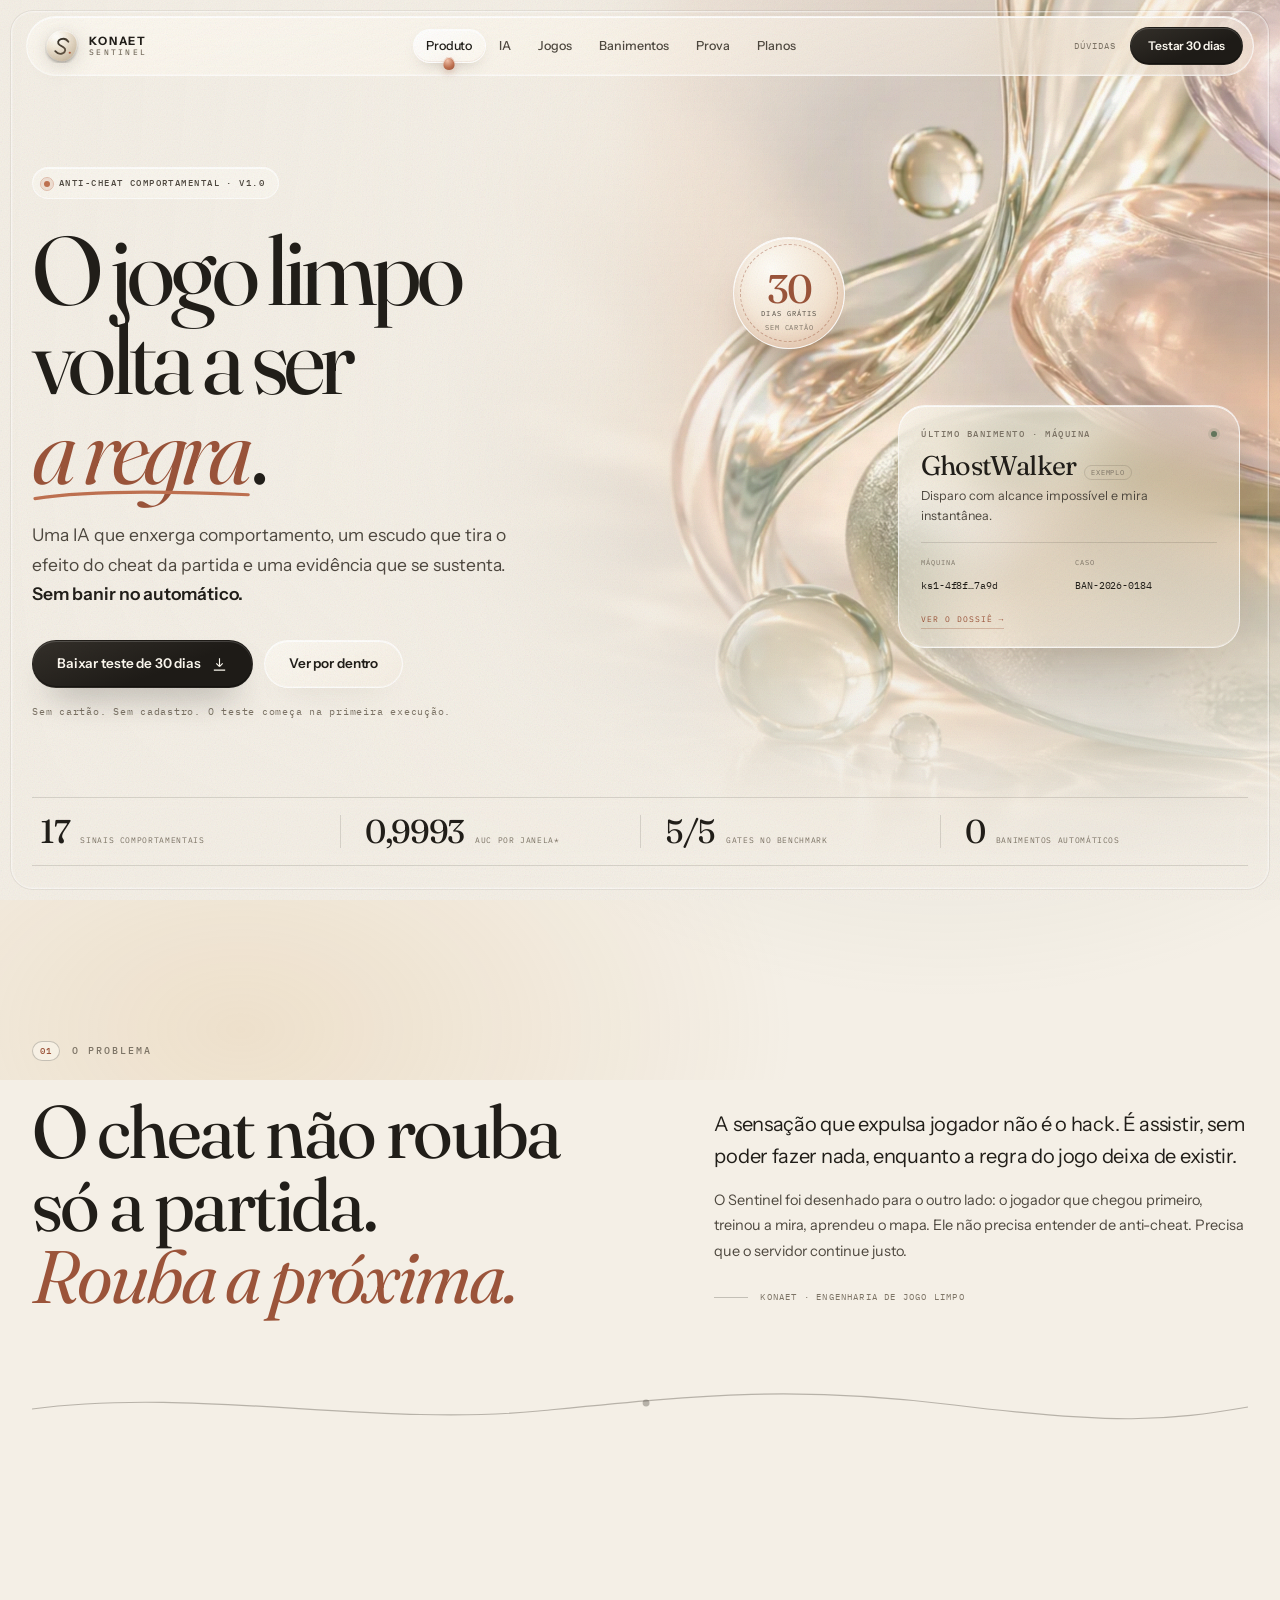
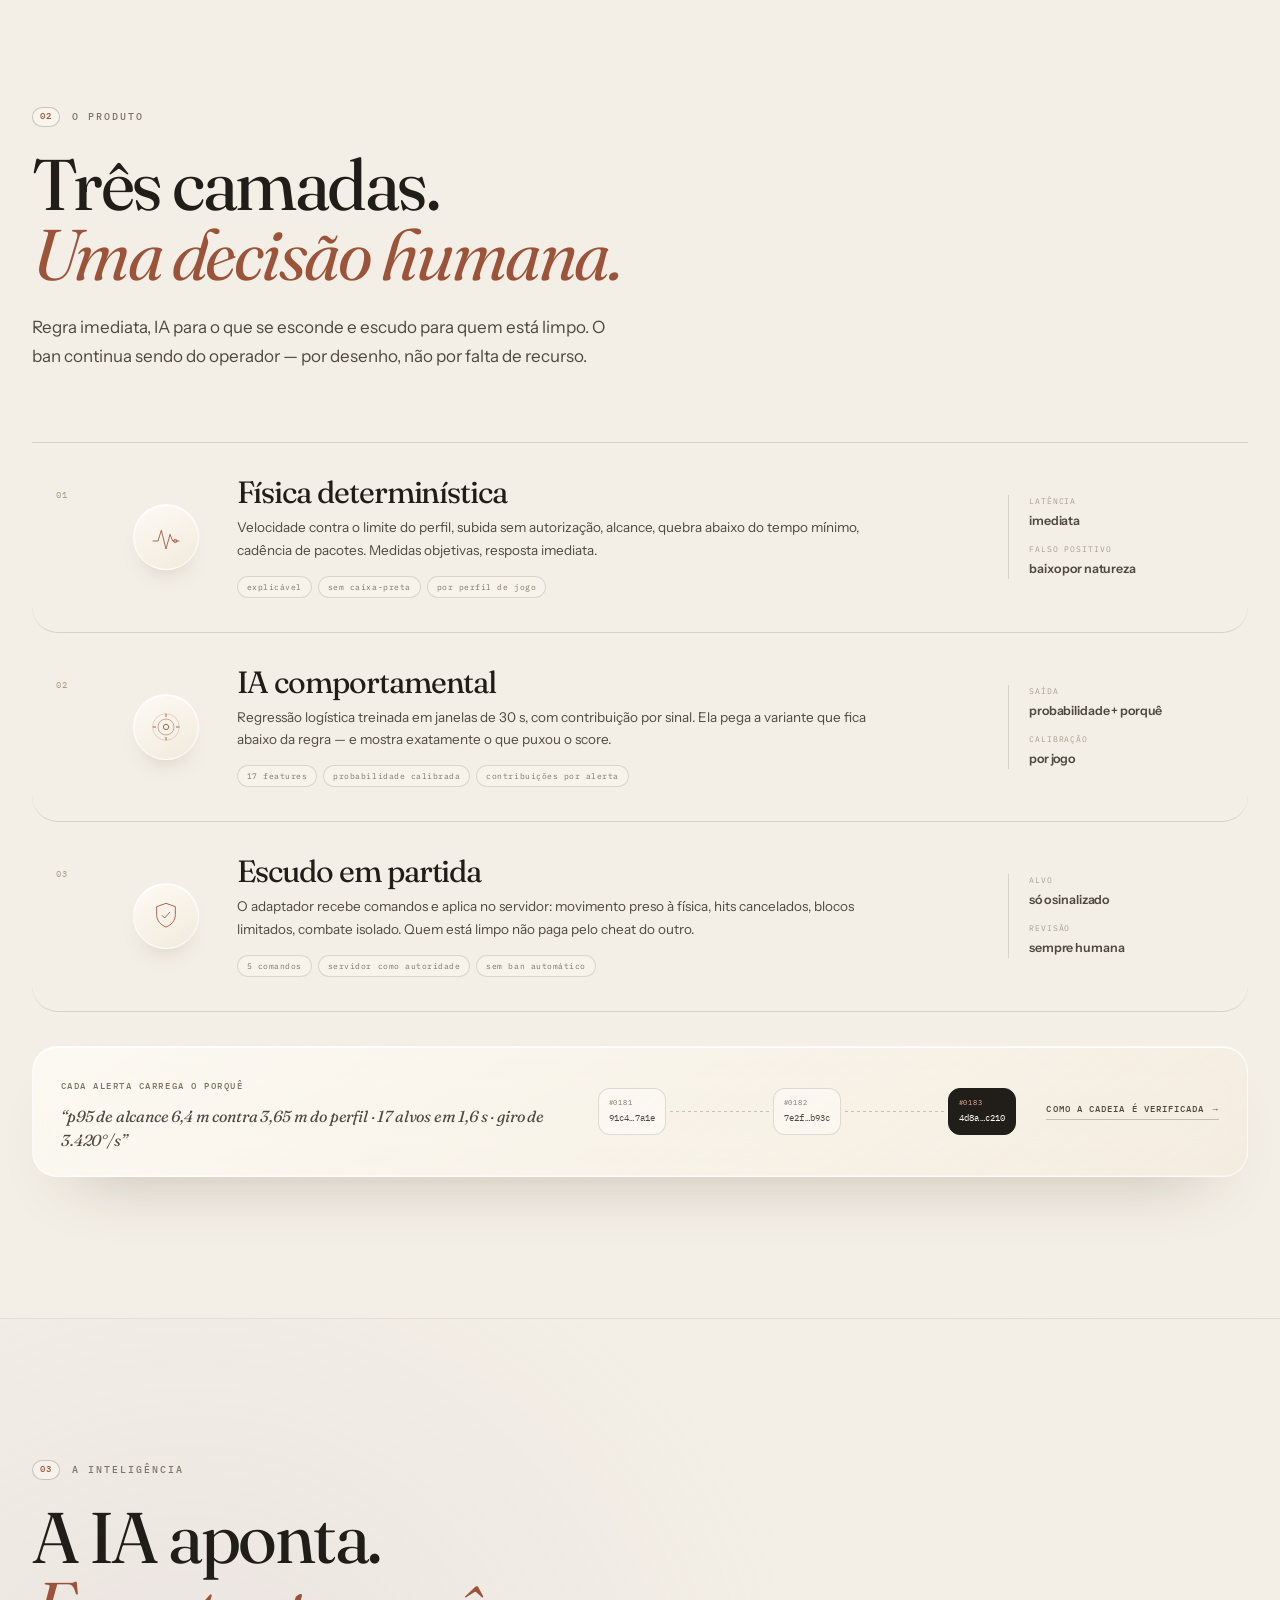
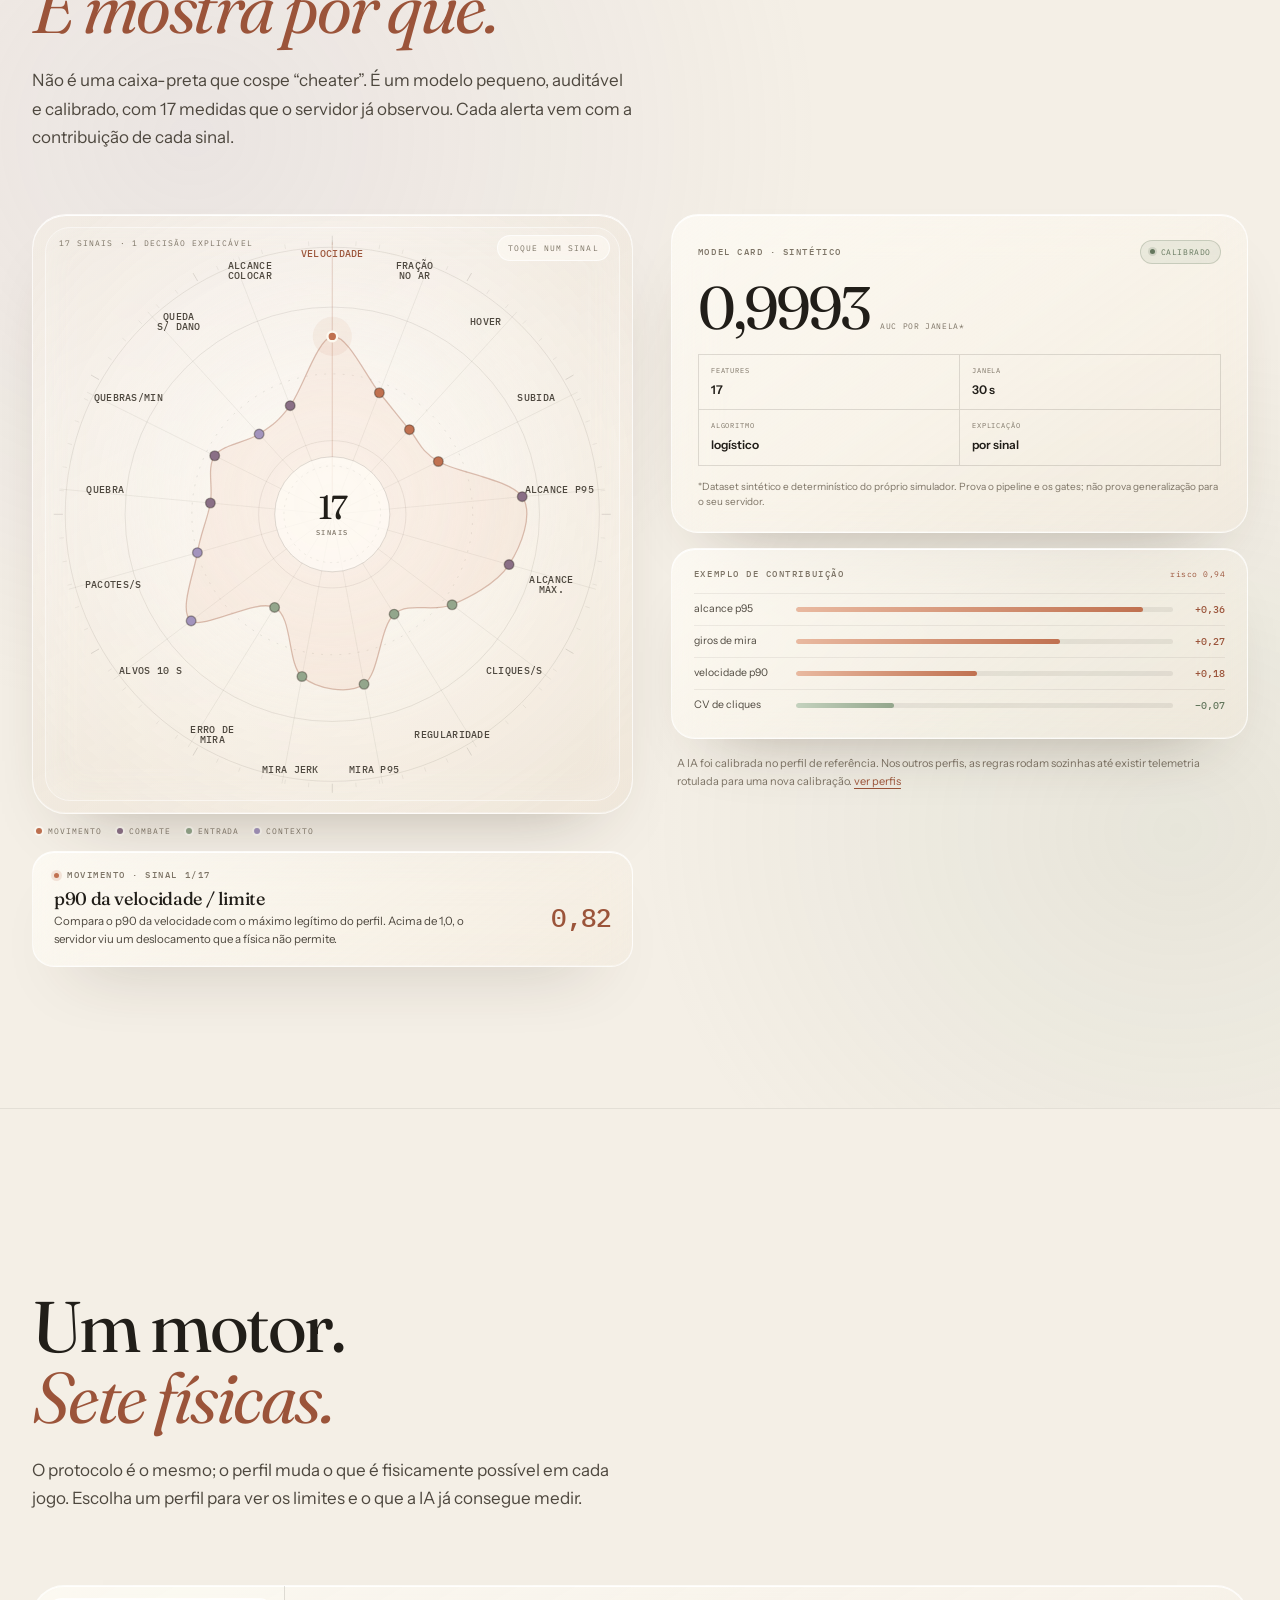
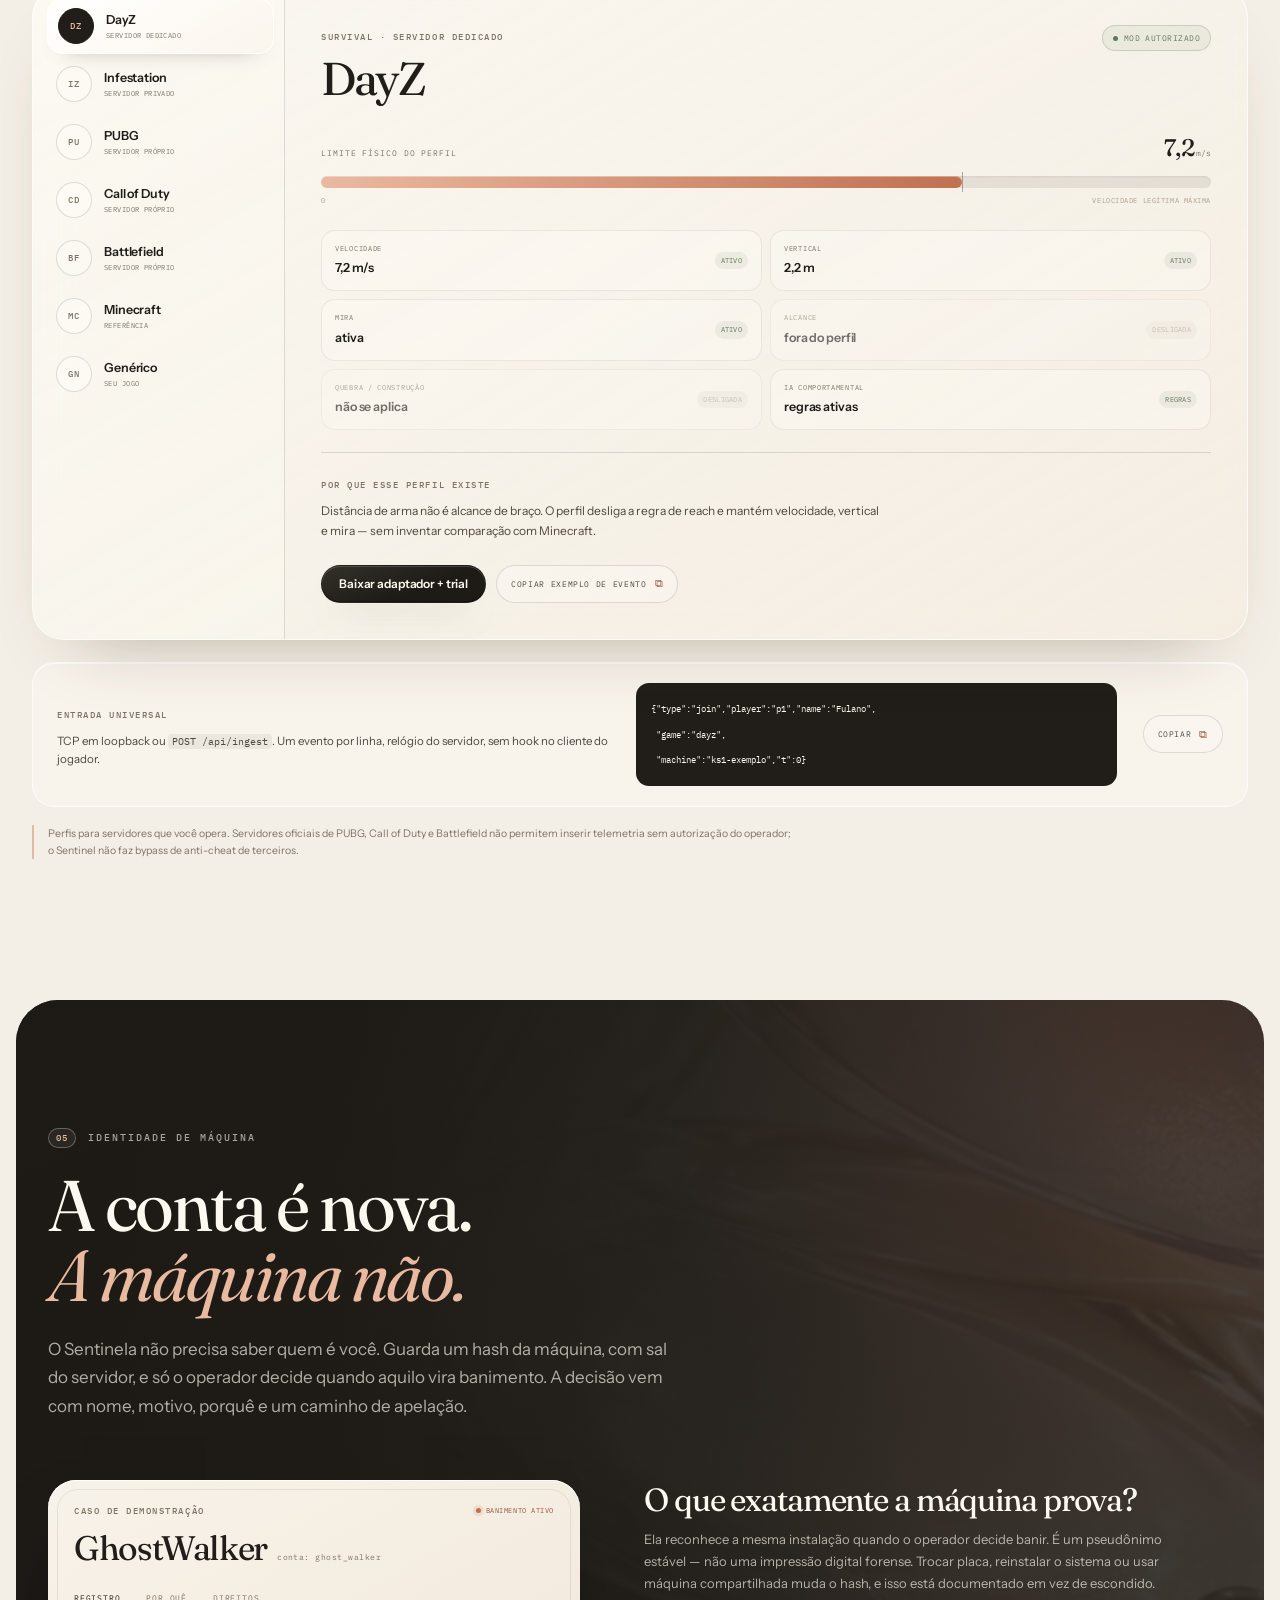
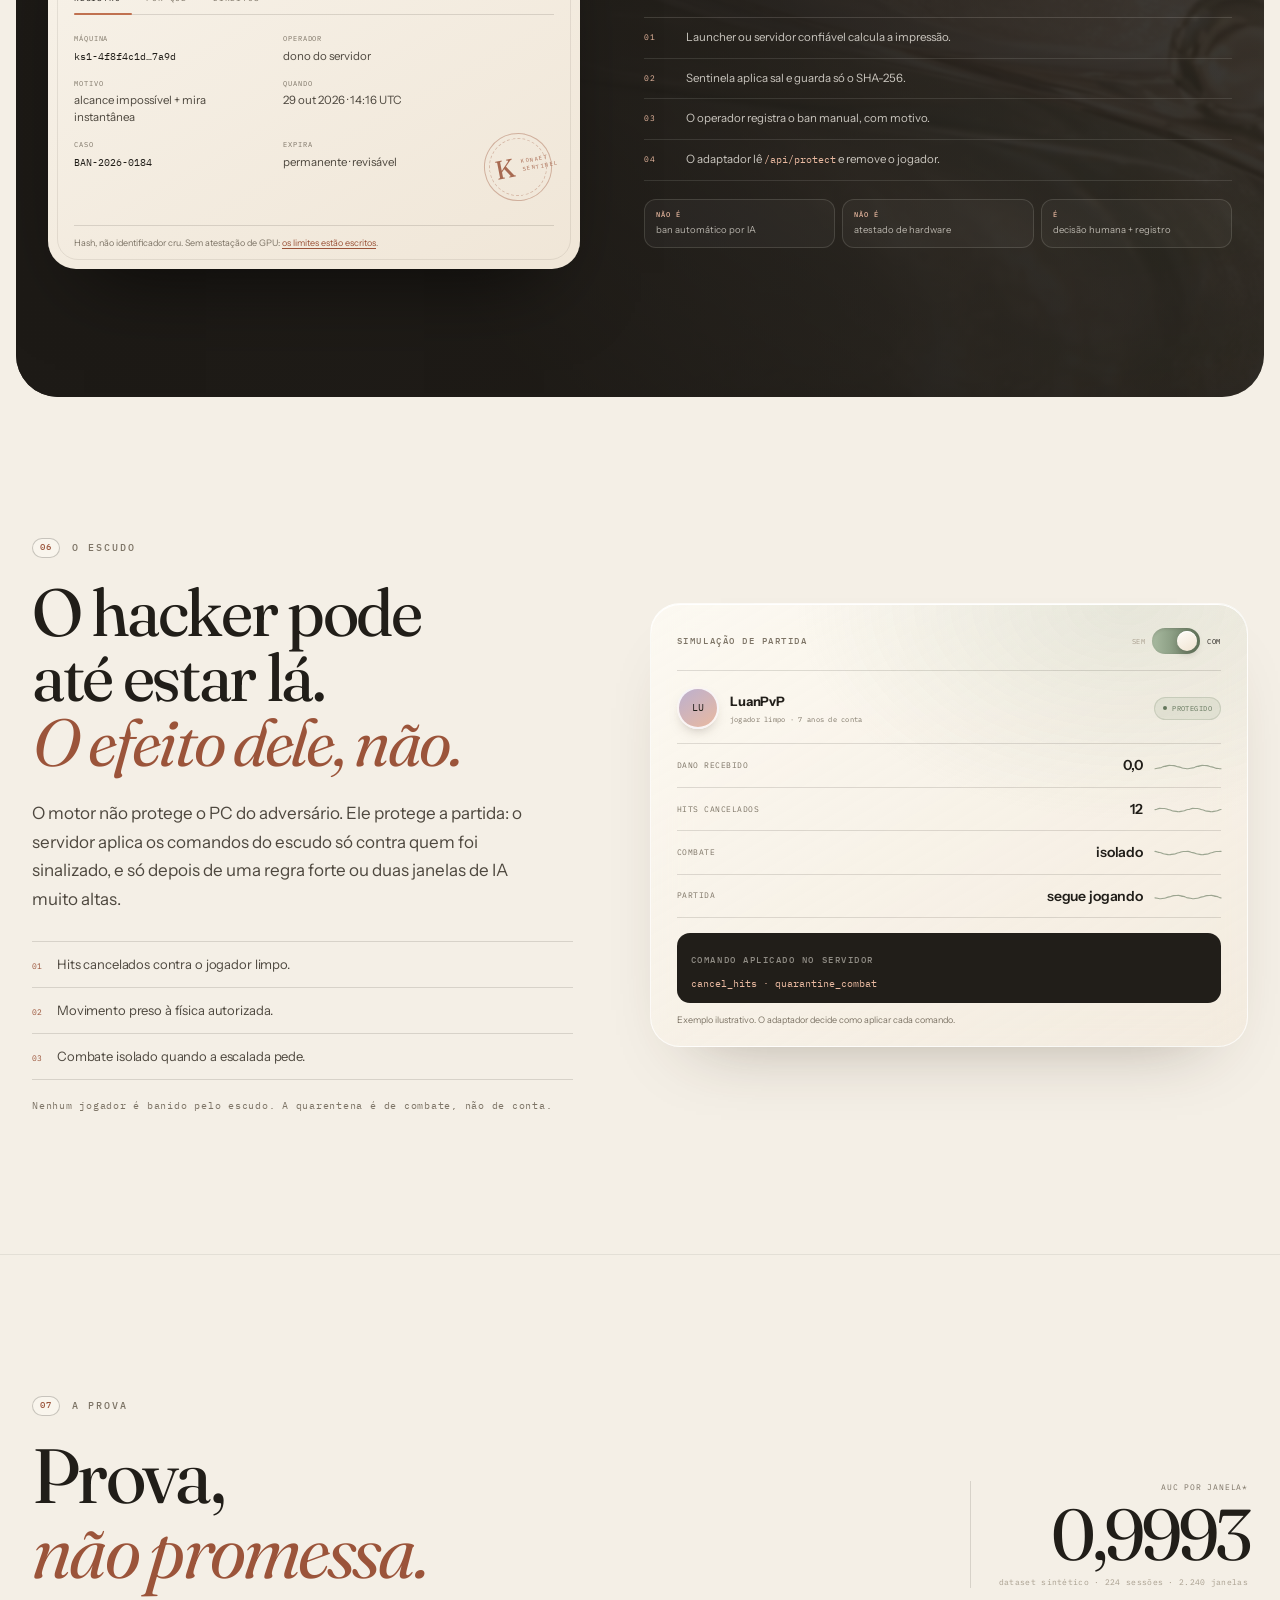
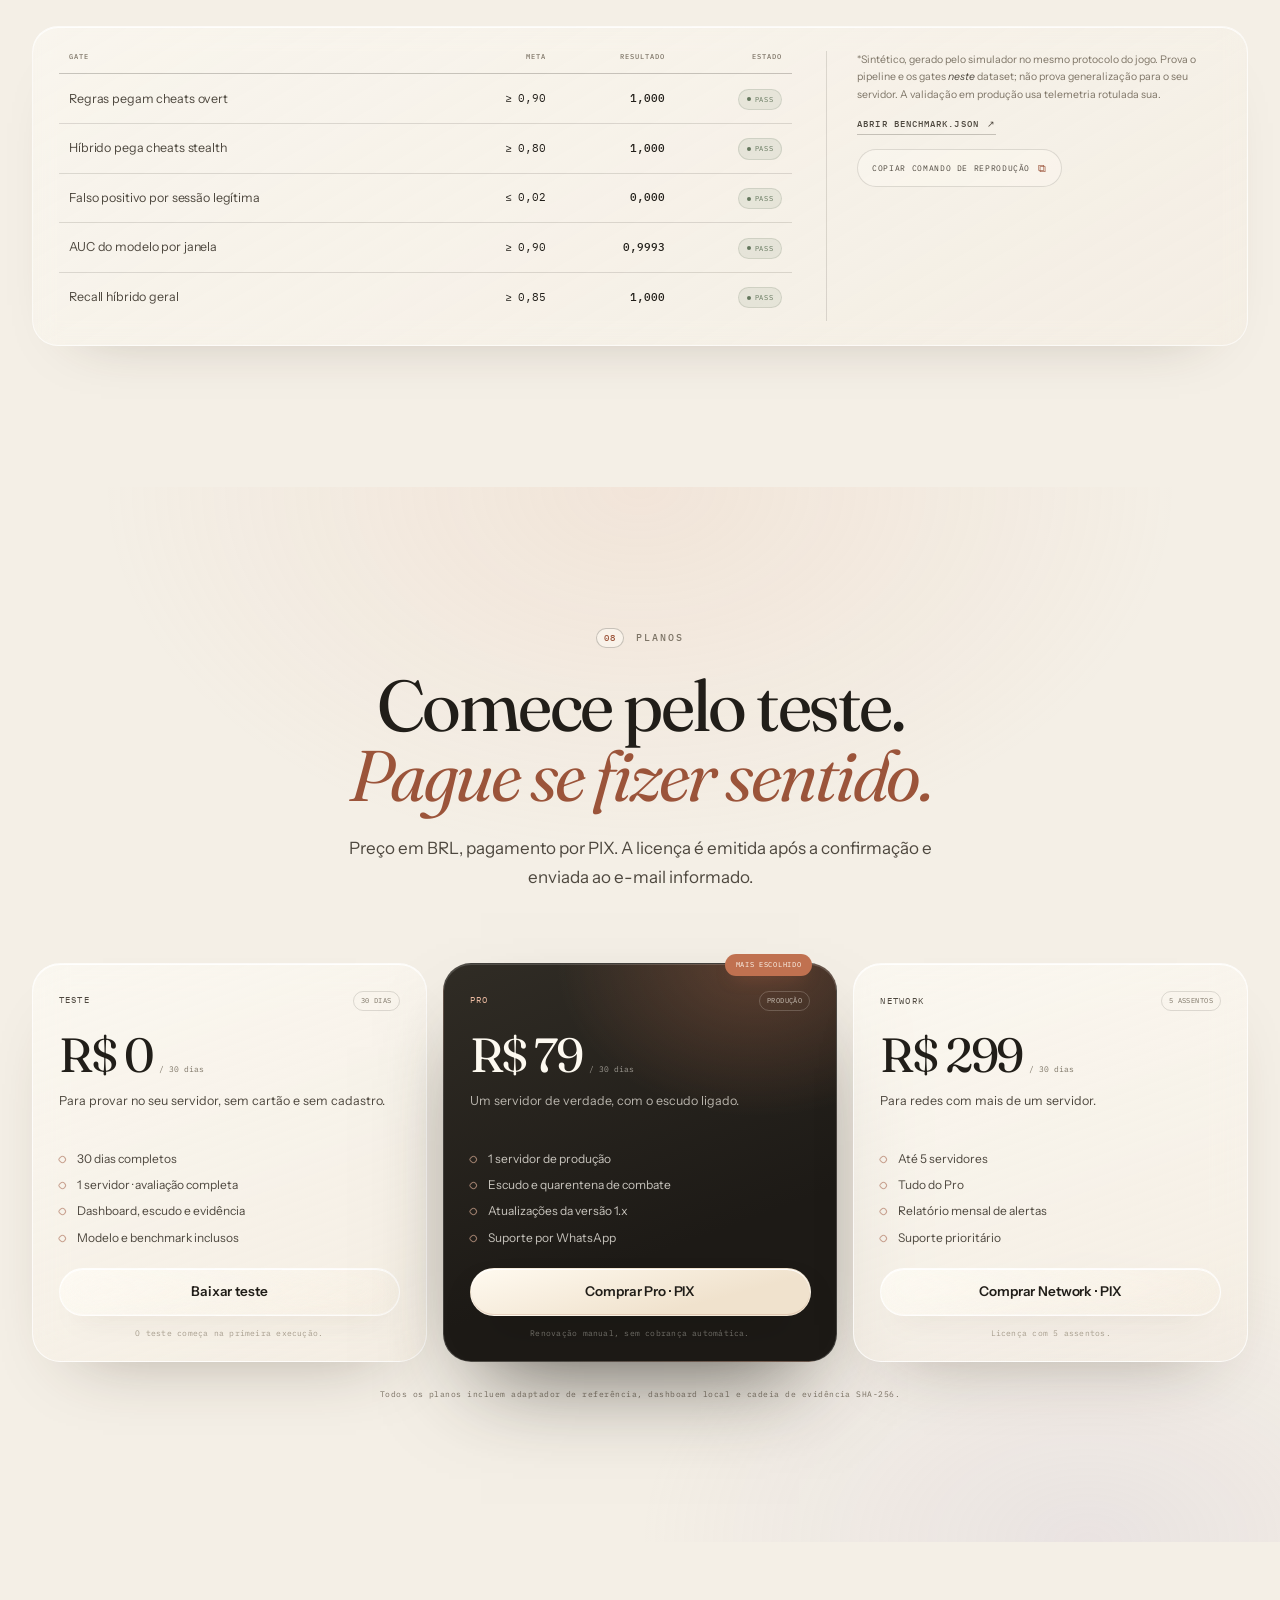
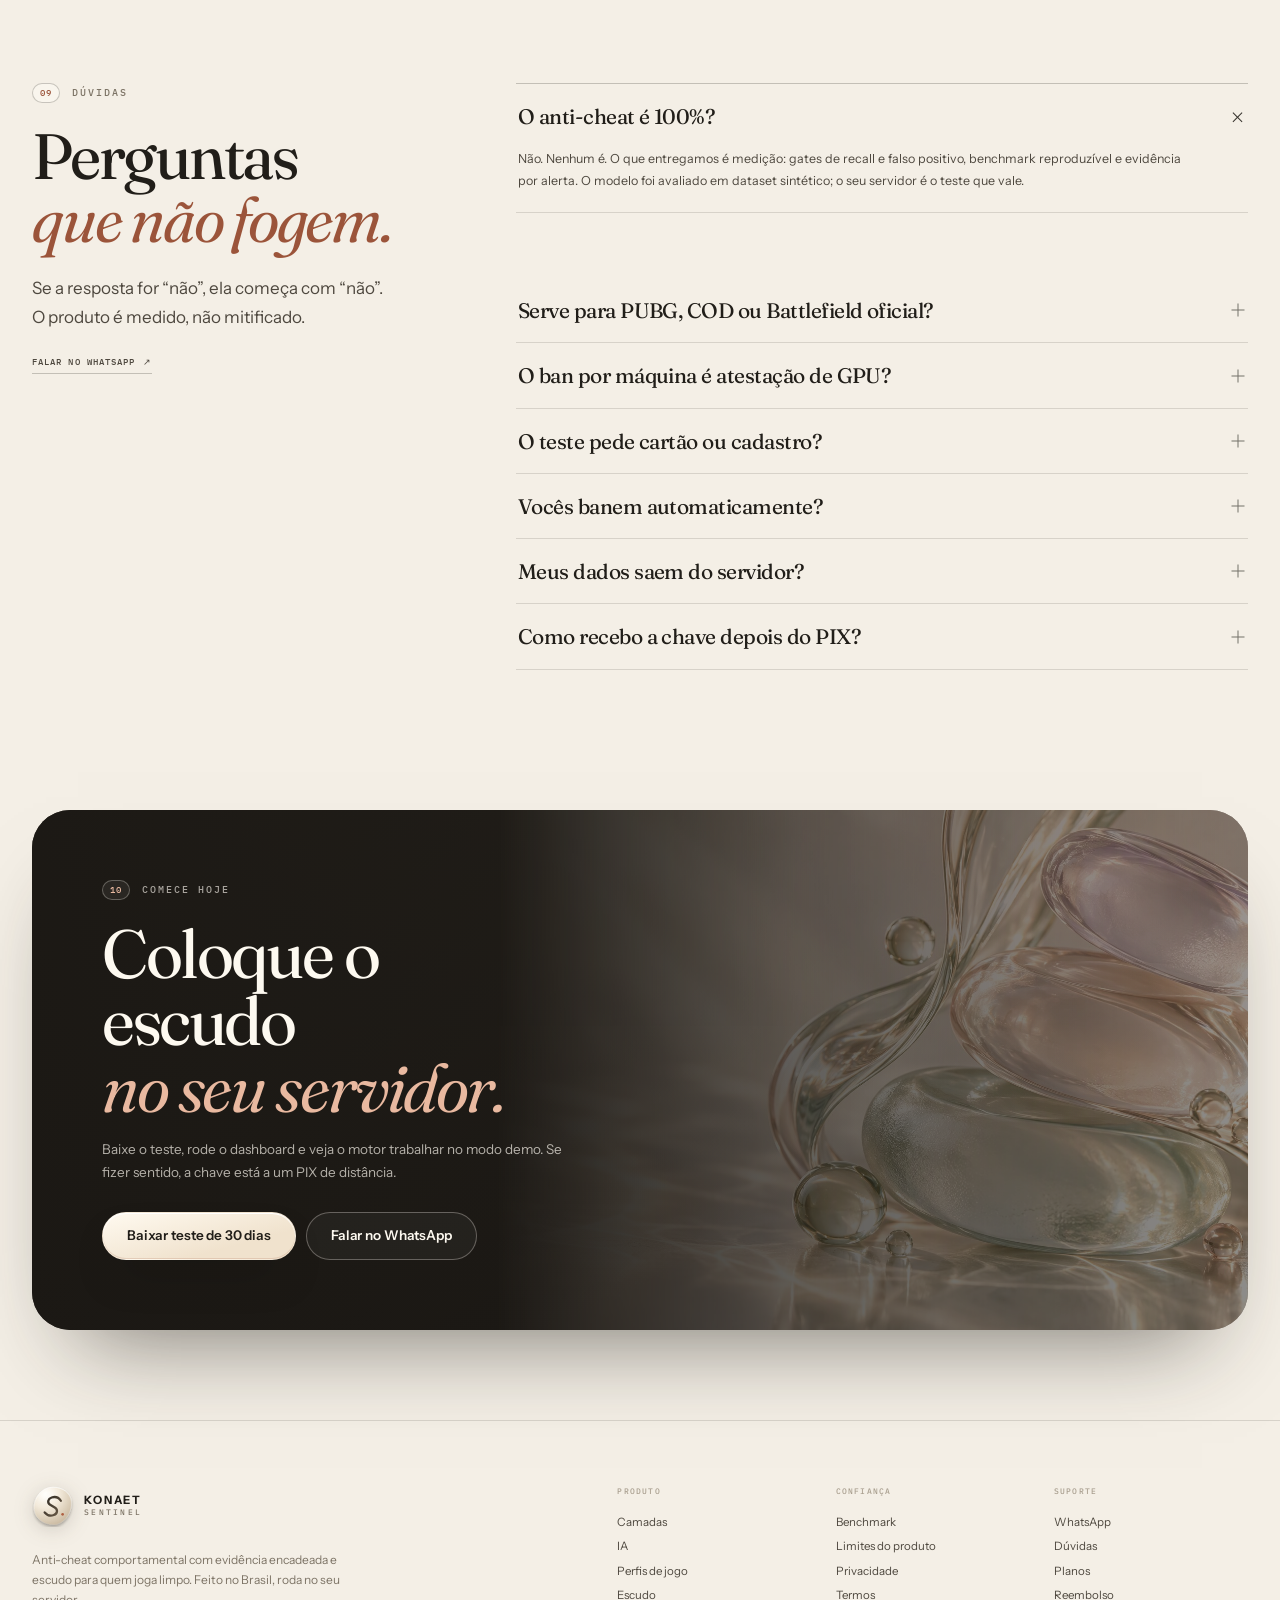
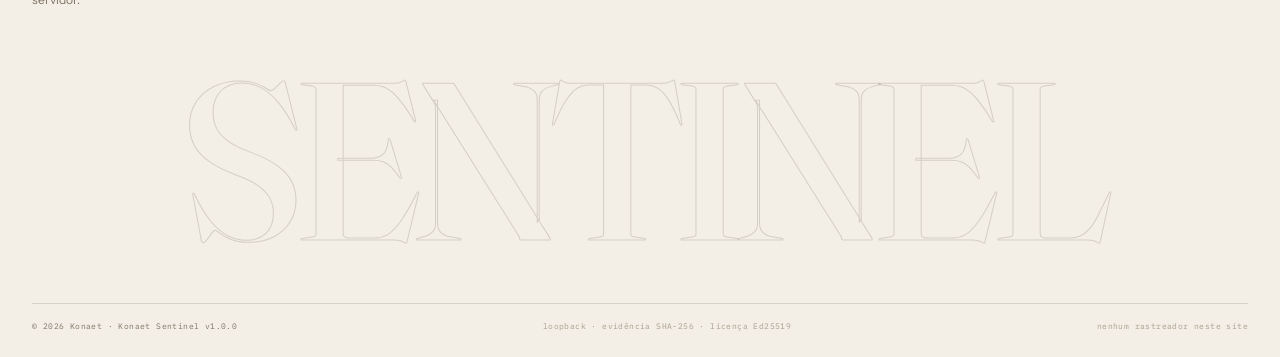
==== index.html @ 9502de04 "site: publicar Konaet Sentinel e o teste de 30 dias" ====
<!doctype html>
<html lang="pt-BR">
<head>
<meta charset="utf-8">
<meta name="viewport" content="width=device-width, initial-scale=1">
<title>Konaet Sentinel · o jogo limpo volta a ser a regra</title>
<meta name="description" content="Anti-cheat comportamental com IA explicável, escudo para o jogador limpo e banimento manual por máquina. Teste 30 dias. Feito para servidores de qualquer jogo.">
<meta property="og:title" content="Konaet Sentinel · o jogo limpo volta a ser a regra">
<meta property="og:description" content="IA explicável, escudo em partida e evidência encadeada. Detecta, prova e protege — sem ban automático.">
<meta property="og:image" content="https://7dsol3.github.io/konaet-sentinel/assets/cover.jpg">
<meta property="og:image:width" content="1200">
<meta property="og:image:height" content="630">
<meta property="og:image:alt" content="Capa do Konaet Sentinel: O jogo limpo volta a ser a regra.">
<meta property="og:type" content="website">
<meta property="og:url" content="https://7dsol3.github.io/konaet-sentinel/">
<meta name="twitter:card" content="summary_large_image">
<meta name="twitter:title" content="Konaet Sentinel · o jogo limpo volta a ser a regra">
<meta name="twitter:description" content="IA explicável, escudo em partida e evidência encadeada. Detecta, prova e protege — sem ban automático.">
<meta name="twitter:image" content="https://7dsol3.github.io/konaet-sentinel/assets/cover.jpg">
<meta name="theme-color" content="#f4f0e8">
<meta name="color-scheme" content="light">
<link rel="canonical" href="https://7dsol3.github.io/konaet-sentinel/">
<link rel="icon" href="assets/logo.svg" type="image/svg+xml">
<link rel="preload" as="image" href="assets/liquid-hero.webp" type="image/webp">
<link rel="preload" as="font" href="assets/fonts/fraunces-normal-300-700-latin.woff2" type="font/woff2" crossorigin>
<link rel="preload" as="font" href="assets/fonts/instrument-sans-normal-400-700-latin.woff2" type="font/woff2" crossorigin>
<link rel="stylesheet" href="fonts.css">
<link rel="stylesheet" href="styles.css">
<script>document.documentElement.classList.add('js');</script>
</head>
<body>
<a class="skip" href="#main">Pular para o conteúdo</a>

<div class="frame" aria-hidden="true"></div>
<div class="grain" aria-hidden="true"></div>
<div class="cursor-lens" id="cursor-lens" aria-hidden="true"></div>
<div class="cursor-dot" id="cursor-dot" aria-hidden="true"></div>
<div class="scroll-progress" id="scroll-progress" aria-hidden="true"></div>

<header class="masthead" id="masthead">
  <div class="nav-shell">
    <a class="brand" href="#top" aria-label="Konaet Sentinel, início">
      <img src="assets/logo.svg" alt="" width="34" height="34">
      <span class="brand-word"><b>KONAET</b><small>SENTINEL</small></span>
    </a>

    <nav class="primary" id="primary-nav" aria-label="Navegação principal">
      <span class="nav-lens" id="nav-lens" aria-hidden="true"></span>
      <span class="nav-drop" id="nav-drop" aria-hidden="true"></span>
      <a href="#produto" data-nav="produto">Produto</a>
      <a href="#ia" data-nav="ia">IA</a>
      <a href="#jogos" data-nav="jogos">Jogos</a>
      <a href="#banimentos" data-nav="banimentos">Banimentos</a>
      <a href="#prova" data-nav="prova">Prova</a>
      <a href="#planos" data-nav="planos">Planos</a>
    </nav>

    <div class="nav-actions">
      <a class="nav-quiet" href="#faq">Dúvidas</a>
      <a class="btn btn-ink btn-sm magnetic" href="#planos">Testar 30 dias</a>
    </div>

    <button class="menu-toggle" id="menu-toggle" aria-expanded="false" aria-controls="mobile-sheet" aria-label="Abrir menu">
      <span></span><span></span>
    </button>
  </div>

  <div class="mobile-sheet" id="mobile-sheet" hidden>
    <a href="#produto">Produto</a>
    <a href="#ia">IA comportamental</a>
    <a href="#jogos">Perfis de jogo</a>
    <a href="#banimentos">Banimento por máquina</a>
    <a href="#escudo">Escudo</a>
    <a href="#prova">Benchmark</a>
    <a href="#planos">Planos</a>
    <a href="#faq">Dúvidas</a>
    <a class="btn btn-ink" href="#planos">Testar 30 dias</a>
    <p>sem cartão · trial local de 30 dias</p>
  </div>
</header>

<main id="main">
  <!-- ============================================================ hero -->
  <section class="hero" id="top">
    <div class="hero-art" aria-hidden="true">
      <picture>
        <source srcset="assets/liquid-hero.webp" type="image/webp">
        <img src="assets/liquid-hero.jpg" alt="" width="1536" height="1024" fetchpriority="high">
      </picture>
    </div>
    <div class="hero-veil" aria-hidden="true"></div>

    <div class="wrap hero-grid">
      <div class="hero-copy">
        <p class="eyebrow reveal"><span class="eyebrow-dot"></span>anti-cheat comportamental · v1.0</p>
        <h1 class="reveal" style="--d:.06s">O jogo limpo<br>volta a ser<br><span class="accent">a regra<svg class="underline" viewBox="0 0 220 22" preserveAspectRatio="none" aria-hidden="true"><path d="M3 14c42-7 108-9 214-4" fill="none" stroke="currentColor" stroke-width="3.2" stroke-linecap="round"/></svg></span>.</h1>
        <p class="lede reveal" style="--d:.12s">Uma IA que enxerga comportamento, um escudo que tira o efeito do cheat da partida e uma evidência que se sustenta. <strong>Sem banir no automático.</strong></p>
        <div class="hero-actions reveal" style="--d:.18s">
          <a class="btn btn-ink magnetic" href="assets/konaet-sentinel-trial.zip" download>
            Baixar teste de 30 dias
            <svg viewBox="0 0 24 24" fill="none" stroke="currentColor" stroke-width="1.6" aria-hidden="true"><path d="M12 3v12m0 0 4.5-4.5M12 15l-4.5-4.5M4 20h16"/></svg>
          </a>
          <a class="btn btn-glass" href="#produto">Ver por dentro</a>
        </div>
        <p class="micro reveal" style="--d:.24s">Sem cartão. Sem cadastro. O teste começa na primeira execução.</p>
      </div>

      <div class="hero-aside">
        <div class="seal reveal" style="--d:.3s" aria-label="30 dias grátis, sem cartão">
          <span class="seal-ring"></span>
          <span class="seal-inner"><strong>30</strong><small>dias grátis</small></span>
          <em>sem cartão</em>
        </div>

        <article class="case-tag glass reveal" style="--d:.36s" id="hero-case">
          <div class="case-tag-head">
            <span class="tag-label">último banimento · máquina</span>
            <span class="tag-dot"></span>
          </div>
          <div class="case-tag-name">GhostWalker <span>exemplo</span></div>
          <p>Disparo com alcance impossível e mira instantânea.</p>
          <dl>
            <div><dt>máquina</dt><dd><code>ks1-4f8f…7a9d</code></dd></div>
            <div><dt>caso</dt><dd><code>BAN-2026-0184</code></dd></div>
          </dl>
          <a href="#banimentos" class="case-tag-link">ver o dossiê <span aria-hidden="true">→</span></a>
        </article>
      </div>
    </div>

    <div class="wrap hero-measure">
      <div class="measure"><strong>17</strong><span>sinais comportamentais</span></div>
      <div class="measure"><strong>0,9993</strong><span>AUC por janela*</span></div>
      <div class="measure"><strong>5/5</strong><span>gates no benchmark</span></div>
      <div class="measure"><strong>0</strong><span>banimentos automáticos</span></div>
    </div>
  </section>

  <!-- ============================================================ manifesto -->
  <section class="manifesto section-pad">
    <div class="wrap">
      <p class="kicker reveal"><span>01</span> o problema</p>
      <div class="manifesto-grid">
        <h2 class="reveal">O cheat não rouba<br>só a partida.<br><em>Rouba a próxima.</em></h2>
        <div class="manifesto-copy reveal" style="--d:.08s">
          <p class="big">A sensação que expulsa jogador não é o hack. É assistir, sem poder fazer nada, enquanto a regra do jogo deixa de existir.</p>
          <p>O Sentinel foi desenhado para o outro lado: o jogador que chegou primeiro, treinou a mira, aprendeu o mapa. Ele não precisa entender de anti-cheat. Precisa que o servidor continue justo.</p>
          <p class="signature">Konaet · engenharia de jogo limpo</p>
        </div>
      </div>
      <div class="liquid-rule reveal" aria-hidden="true">
        <svg viewBox="0 0 1200 40" preserveAspectRatio="none"><path d="M0 24c160-22 340 18 500 2s250-26 410-6 210 16 290 2" fill="none" stroke="currentColor" stroke-width="1.2"/><circle cx="606" cy="18" r="3.4" fill="currentColor"/></svg>
      </div>
    </div>
  </section>

  <!-- ============================================================ produto -->
  <section class="section-pad product" id="produto">
    <div class="wrap">
      <div class="section-head">
        <p class="kicker reveal"><span>02</span> o produto</p>
        <h2 class="reveal">Três camadas.<br><em>Uma decisão humana.</em></h2>
        <p class="section-lede reveal">Regra imediata, IA para o que se esconde e escudo para quem está limpo. O ban continua sendo do operador — por desenho, não por falta de recurso.</p>
      </div>

      <div class="layers">
        <article class="layer reveal" data-layer>
          <span class="layer-index">01</span>
          <span class="layer-icon" aria-hidden="true">
            <svg viewBox="0 0 48 48" fill="none" stroke="currentColor" stroke-width="1.3"><path d="M4 30h8l5-16 7 28 6-22 4 10h10"/><circle cx="38" cy="30" r="2.4"/></svg>
          </span>
          <div class="layer-body">
            <h3>Física determinística</h3>
            <p>Velocidade contra o limite do perfil, subida sem autorização, alcance, quebra abaixo do tempo mínimo, cadência de pacotes. Medidas objetivas, resposta imediata.</p>
            <div class="layer-tags"><span>explicável</span><span>sem caixa-preta</span><span>por perfil de jogo</span></div>
          </div>
          <div class="layer-meta"><span>latência</span><strong>imediata</strong><span>falso positivo</span><strong>baixo por natureza</strong></div>
        </article>

        <article class="layer reveal" style="--d:.06s" data-layer>
          <span class="layer-index">02</span>
          <span class="layer-icon" aria-hidden="true">
            <svg viewBox="0 0 48 48" fill="none" stroke="currentColor" stroke-width="1.3"><circle cx="24" cy="24" r="4"/><circle cx="24" cy="24" r="12" opacity=".55"/><circle cx="24" cy="24" r="20" opacity=".25"/><path d="M24 4v5M24 39v5M4 24h5M39 24h5"/></svg>
          </span>
          <div class="layer-body">
            <h3>IA comportamental</h3>
            <p>Regressão logística treinada em janelas de 30 s, com contribuição por sinal. Ela pega a variante que fica abaixo da regra — e mostra exatamente o que puxou o score.</p>
            <div class="layer-tags"><span>17 features</span><span>probabilidade calibrada</span><span>contribuições por alerta</span></div>
          </div>
          <div class="layer-meta"><span>saída</span><strong>probabilidade + porquê</strong><span>calibração</span><strong>por jogo</strong></div>
        </article>

        <article class="layer reveal" style="--d:.12s" data-layer>
          <span class="layer-index">03</span>
          <span class="layer-icon" aria-hidden="true">
            <svg viewBox="0 0 48 48" fill="none" stroke="currentColor" stroke-width="1.3"><path d="M24 5 10 10v12c0 9 6 15.5 14 18.5C32 37.5 38 31 38 22V10L24 5Z"/><path d="m18 23 4 4 8-9"/></svg>
          </span>
          <div class="layer-body">
            <h3>Escudo em partida</h3>
            <p>O adaptador recebe comandos e aplica no servidor: movimento preso à física, hits cancelados, blocos limitados, combate isolado. Quem está limpo não paga pelo cheat do outro.</p>
            <div class="layer-tags"><span>5 comandos</span><span>servidor como autoridade</span><span>sem ban automático</span></div>
          </div>
          <div class="layer-meta"><span>alvo</span><strong>só o sinalizado</strong><span>revisão</span><strong>sempre humana</strong></div>
        </article>
      </div>

      <div class="evidence-ribbon glass reveal">
        <div class="evidence-ribbon-copy">
          <span class="tag-label">cada alerta carrega o porquê</span>
          <p>“p95 de alcance 6,4 m contra 3,65 m do perfil · 17 alvos em 1,6 s · giro de 3.420°/s”</p>
        </div>
        <div class="chain" aria-label="Cadeia de evidência de exemplo">
          <span class="chain-block"><i>#0181</i><code>91c4…7a1e</code></span>
          <span class="chain-link" aria-hidden="true"></span>
          <span class="chain-block"><i>#0182</i><code>7e2f…b93c</code></span>
          <span class="chain-link" aria-hidden="true"></span>
          <span class="chain-block is-head"><i>#0183</i><code>4d8a…c210</code></span>
        </div>
        <a href="#prova" class="quiet-link">como a cadeia é verificada <span aria-hidden="true">→</span></a>
      </div>
    </div>
  </section>

  <!-- ============================================================ IA -->
  <section class="section-pad ai-section" id="ia">
    <div class="wrap">
      <div class="ai-head">
        <p class="kicker reveal"><span>03</span> a inteligência</p>
        <h2 class="reveal">A IA aponta.<br><em>E mostra por quê.</em></h2>
        <p class="section-lede reveal">Não é uma caixa-preta que cospe “cheater”. É um modelo pequeno, auditável e calibrado, com 17 medidas que o servidor já observou. Cada alerta vem com a contribuição de cada sinal.</p>
      </div>

      <div class="ai-grid">
        <div class="constellation-wrap reveal">
          <div class="constellation glass">
            <svg id="constellation" viewBox="0 0 520 520" role="img" aria-labelledby="constellation-title">
              <title id="constellation-title">Mapa interativo dos 17 sinais comportamentais da IA</title>
            </svg>
            <span class="constellation-hint">toque num sinal</span>
            <span class="constellation-caption">17 sinais · 1 decisão explicável</span>
          </div>
          <div class="signal-legend" aria-hidden="true">
            <span style="--g:#c07150"><i></i>movimento</span>
            <span style="--g:#8a6f86"><i></i>combate</span>
            <span style="--g:#93a68c"><i></i>entrada</span>
            <span style="--g:#a394bd"><i></i>contexto</span>
          </div>
          <div class="ai-readout glass" aria-live="polite">
            <span class="tag-label">leitura do sinal</span>
            <strong id="ai-signal">p90 da velocidade / limite</strong>
            <p id="ai-signal-desc">Mede o quanto o p90 da velocidade passa do limite físico do perfil. É o primeiro sinal de speed.</p>
            <span class="ai-value" id="ai-signal-value">0,82</span>
          </div>
        </div>

        <div class="ai-side">
          <div class="model-card glass reveal">
            <div class="model-top">
              <span class="tag-label">model card · sintético</span>
              <span class="status-pill"><i></i>calibrado</span>
            </div>
            <div class="model-auc"><strong>0,9993</strong><span>AUC por janela*</span></div>
            <div class="model-facts">
              <div><span>features</span><b>17</b></div>
              <div><span>janela</span><b>30 s</b></div>
              <div><span>algoritmo</span><b>logístico</b></div>
              <div><span>explicação</span><b>por sinal</b></div>
            </div>
            <p class="model-note">*Dataset sintético e determinístico do próprio simulador. Prova o pipeline e os gates; não prova generalização para o seu servidor.</p>
          </div>

          <div class="contrib glass reveal" style="--d:.08s">
            <div class="contrib-head"><span class="tag-label">exemplo de contribuição</span><span>risco 0,94</span></div>
            <div class="contrib-row"><span>alcance p95</span><span class="bar"><i style="width:92%"></i></span><b>+0,36</b></div>
            <div class="contrib-row"><span>giros de mira</span><span class="bar"><i style="width:70%"></i></span><b>+0,27</b></div>
            <div class="contrib-row"><span>velocidade p90</span><span class="bar"><i style="width:48%"></i></span><b>+0,18</b></div>
            <div class="contrib-row is-negative"><span>CV de cliques</span><span class="bar"><i style="width:26%"></i></span><b>−0,07</b></div>
          </div>

          <p class="ai-footnote reveal">A IA foi calibrada no perfil de referência. Nos outros perfis, as regras rodam sozinhas até existir telemetria rotulada para uma nova calibração. <a href="#jogos">ver perfis</a></p>
        </div>
      </div>
    </div>
  </section>

  <!-- ============================================================ jogos -->
  <section class="section-pad games-section" id="jogos">
    <div class="wrap">
      <div class="section-head">
        <p class="kicker reveal"><span>04</span> qualquer servidor</p>
        <h2 class="reveal">Um motor.<br><em>Sete físicas.</em></h2>
        <p class="section-lede reveal">O protocolo é o mesmo; o perfil muda o que é fisicamente possível em cada jogo. Escolha um perfil para ver os limites e o que a IA já consegue medir.</p>
      </div>

      <div class="game-lab reveal">
        <div class="game-rail" role="tablist" aria-label="Perfis de jogo">
          <button class="game-chip is-active" role="tab" aria-selected="true" data-game="dayz"><span class="mono-mark">DZ</span><span>DayZ</span><i>servidor dedicado</i></button>
          <button class="game-chip" role="tab" aria-selected="false" data-game="infestation"><span class="mono-mark">IZ</span><span>Infestation</span><i>servidor privado</i></button>
          <button class="game-chip" role="tab" aria-selected="false" data-game="pubg"><span class="mono-mark">PU</span><span>PUBG</span><i>servidor próprio</i></button>
          <button class="game-chip" role="tab" aria-selected="false" data-game="cod"><span class="mono-mark">CD</span><span>Call of Duty</span><i>servidor próprio</i></button>
          <button class="game-chip" role="tab" aria-selected="false" data-game="battlefield"><span class="mono-mark">BF</span><span>Battlefield</span><i>servidor próprio</i></button>
          <button class="game-chip" role="tab" aria-selected="false" data-game="minecraft"><span class="mono-mark">MC</span><span>Minecraft</span><i>referência</i></button>
          <button class="game-chip" role="tab" aria-selected="false" data-game="generic"><span class="mono-mark">GN</span><span>Genérico</span><i>seu jogo</i></button>
        </div>

        <div class="game-detail" id="game-detail" role="tabpanel" aria-live="polite">
          <div class="game-detail-head">
            <div>
              <span class="tag-label" id="game-family">survival · servidor dedicado</span>
              <h3 id="game-name">DayZ</h3>
            </div>
            <span class="game-status" id="game-status"><i></i>mod autorizado</span>
          </div>

          <div class="game-gauge">
            <div class="gauge-label"><span>limite físico do perfil</span><strong><b id="game-speed">7,2</b> <small id="game-unit">m/s</small></strong></div>
            <div class="gauge-track"><span id="game-gauge-fill"></span><i class="gauge-mark"></i></div>
            <div class="gauge-foot"><span>0</span><span>velocidade legítima máxima</span></div>
          </div>

          <div class="rule-grid" id="game-rules"></div>

          <div class="game-note">
            <span class="tag-label">por que esse perfil existe</span>
            <p id="game-note">Distância de arma não é alcance de braço. O perfil desliga a regra de reach e mantém velocidade, vertical e mira — sem inventar comparação com Minecraft.</p>
          </div>

          <div class="game-actions">
            <a class="btn btn-ink btn-sm" href="assets/konaet-sentinel-trial.zip" download>Baixar adaptador + trial</a>
            <button class="copy-btn" data-copy="dns" type="button">copiar exemplo de evento <span>⧉</span></button>
          </div>
        </div>
      </div>

      <div class="integration-strip reveal">
        <div>
          <span class="tag-label">entrada universal</span>
          <p>TCP em loopback ou <code>POST /api/ingest</code>. Um evento por linha, relógio do servidor, sem hook no cliente do jogador.</p>
        </div>
        <pre id="event-example"><code>{"type":"join","player":"p1","name":"Fulano",
 "game":"dayz","machine":"ks1-…","t":0}</code></pre>
        <button class="copy-btn" data-copy="event" type="button">copiar <span>⧉</span></button>
      </div>

      <p class="honest-note reveal">Perfis para servidores que você opera. Servidores oficiais de PUBG, Call of Duty e Battlefield não permitem inserir telemetria sem autorização do operador; o Sentinel não faz bypass de anti-cheat de terceiros.</p>
    </div>
  </section>

  <!-- ============================================================ banimentos -->
  <section class="ban-section" id="banimentos">
    <div class="ban-photo" aria-hidden="true"></div>
    <div class="wrap">
      <div class="ban-head">
        <p class="kicker light reveal"><span>05</span> identidade de máquina</p>
        <h2 class="reveal">A conta é nova.<br><em>A máquina não.</em></h2>
        <p class="section-lede light reveal">O Sentinela não precisa saber quem é você. Guarda um hash da máquina, com sal do servidor, e só o operador decide quando aquilo vira banimento. A decisão vem com nome, motivo, porquê e um caminho de apelação.</p>
      </div>

      <div class="ban-grid">
        <article class="ban-case reveal">
          <div class="ban-case-top">
            <span class="tag-label light">caso de demonstração</span>
            <span class="ban-status"><i></i>banimento ativo</span>
          </div>
          <div class="ban-case-name"><strong>GhostWalker</strong><span>conta: ghost_walker</span></div>
          <div class="case-tabs" role="tablist" aria-label="Detalhes do caso">
            <button class="case-tab is-active" role="tab" aria-selected="true" data-case="registro">registro</button>
            <button class="case-tab" role="tab" aria-selected="false" data-case="porque">por quê</button>
            <button class="case-tab" role="tab" aria-selected="false" data-case="direitos">direitos</button>
            <span class="case-tab-lens" id="case-lens" aria-hidden="true"></span>
          </div>
          <div class="case-body" id="case-body">
            <dl class="case-grid">
              <div><dt>máquina</dt><dd><code>ks1-4f8f4c1d…7a9d</code></dd></div>
              <div><dt>operador</dt><dd>dono do servidor</dd></div>
              <div><dt>motivo</dt><dd>alcance impossível + mira instantânea</dd></div>
              <div><dt>quando</dt><dd>29 out 2026 · 14:16 UTC</dd></div>
              <div><dt>caso</dt><dd><code>BAN-2026-0184</code></dd></div>
              <div><dt>expira</dt><dd>permanente · revisável</dd></div>
            </dl>
            <div class="case-seal" aria-hidden="true"><span>K</span><small>KONAET<br>SENTINEL</small></div>
          </div>
          <p class="case-foot">Hash, não identificador cru. Sem atestação de GPU: <a href="#faq">os limites estão escritos</a>.</p>
        </article>

        <div class="ban-copy reveal" style="--d:.08s">
          <h3>O que exatamente a máquina prova?</h3>
          <p>Ela reconhece a mesma instalação quando o operador decide banir. É um pseudônimo estável — não uma impressão digital forense. Trocar placa, reinstalar o sistema ou usar máquina compartilhada muda o hash, e isso está documentado em vez de escondido.</p>
          <div class="ban-steps">
            <div><span>01</span><p>Launcher ou servidor confiável calcula a impressão.</p></div>
            <div><span>02</span><p>Sentinela aplica sal e guarda só o SHA-256.</p></div>
            <div><span>03</span><p>O operador registra o ban manual, com motivo.</p></div>
            <div><span>04</span><p>O adaptador lê <code>/api/protect</code> e remove o jogador.</p></div>
          </div>
          <div class="ban-limits">
            <div><b>não é</b><span>ban automático por IA</span></div>
            <div><b>não é</b><span>atestado de hardware</span></div>
            <div><b>é</b><span>decisão humana + registro</span></div>
          </div>
        </div>
      </div>
    </div>
  </section>

  <!-- ============================================================ escudo -->
  <section class="section-pad shield-section" id="escudo">
    <div class="wrap shield-grid">
      <div class="shield-copy">
        <p class="kicker reveal"><span>06</span> o escudo</p>
        <h2 class="reveal">O hacker pode<br>até estar lá.<br><em>O efeito dele, não.</em></h2>
        <p class="section-lede reveal">O motor não protege o PC do adversário. Ele protege a partida: o servidor aplica os comandos do escudo só contra quem foi sinalizado, e só depois de uma regra forte ou duas janelas de IA muito altas.</p>
        <ul class="shield-points reveal">
          <li><span>01</span>Hits cancelados contra o jogador limpo.</li>
          <li><span>02</span>Movimento preso à física autorizada.</li>
          <li><span>03</span>Combate isolado quando a escalada pede.</li>
        </ul>
        <p class="micro reveal">Nenhum jogador é banido pelo escudo. A quarentena é de combate, não de conta.</p>
      </div>

      <div class="shield-demo reveal" style="--d:.1s">
        <div class="shield-demo-head">
          <span class="tag-label">simulação de partida</span>
          <div class="shield-switch" id="shield-switch" role="switch" aria-checked="true" tabindex="0" aria-label="Alternar escudo">
            <span class="switch-label off">sem</span>
            <span class="switch-track"><i></i></span>
            <span class="switch-label on">com</span>
          </div>
        </div>
        <div class="demo-player">
          <span class="avatar-lg">LU</span>
          <div><strong>LuanPvP</strong><span>jogador limpo · 7 anos de conta</span></div>
          <span class="demo-state" id="demo-state"><i></i>protegido</span>
        </div>
        <div class="demo-rows">
          <div class="demo-row"><span>dano recebido</span><b id="demo-damage">0,0</b><i class="spark" id="demo-spark-1"></i></div>
          <div class="demo-row"><span>hits cancelados</span><b id="demo-hits">12</b><i class="spark" id="demo-spark-2"></i></div>
          <div class="demo-row"><span>combate</span><b id="demo-combat">isolado</b><i class="spark" id="demo-spark-3"></i></div>
          <div class="demo-row"><span>partida</span><b id="demo-match">segue jogando</b><i class="spark" id="demo-spark-4"></i></div>
        </div>
        <div class="demo-command">
          <span class="tag-label">comando aplicado no servidor</span>
          <code id="demo-command">cancel_hits · quarantine_combat</code>
        </div>
        <p class="demo-note" id="demo-note">Exemplo ilustrativo. O adaptador decide como aplicar cada comando.</p>
      </div>
    </div>
  </section>

  <!-- ============================================================ prova -->
  <section class="section-pad proof-section" id="prova">
    <div class="wrap">
      <p class="kicker reveal"><span>07</span> a prova</p>
      <div class="proof-head">
        <h2 class="reveal">Prova,<br><em>não promessa.</em></h2>
        <div class="proof-score reveal">
          <span>AUC por janela*</span>
          <strong>0,9993</strong>
          <small>dataset sintético · 224 sessões · 2.240 janelas</small>
        </div>
      </div>

      <div class="proof-table-wrap reveal">
        <table class="proof-table">
          <thead><tr><th>gate</th><th>meta</th><th>resultado</th><th>estado</th></tr></thead>
          <tbody>
            <tr><td>Regras pegam cheats overt</td><td>≥ 0,90</td><td>1,000</td><td><span class="pass">PASS</span></td></tr>
            <tr><td>Híbrido pega cheats stealth</td><td>≥ 0,80</td><td>1,000</td><td><span class="pass">PASS</span></td></tr>
            <tr><td>Falso positivo por sessão legítima</td><td>≤ 0,02</td><td>0,000</td><td><span class="pass">PASS</span></td></tr>
            <tr><td>AUC do modelo por janela</td><td>≥ 0,90</td><td>0,9993</td><td><span class="pass">PASS</span></td></tr>
            <tr><td>Recall híbrido geral</td><td>≥ 0,85</td><td>1,000</td><td><span class="pass">PASS</span></td></tr>
          </tbody>
        </table>
        <div class="proof-side">
          <p class="proof-disclaimer">*Sintético, gerado pelo simulador no mesmo protocolo do jogo. Prova o pipeline e os gates <em>neste</em> dataset; não prova generalização para o seu servidor. A validação em produção usa telemetria rotulada sua.</p>
          <a class="quiet-link" href="assets/benchmark.json" target="_blank" rel="noopener">abrir benchmark.json <span aria-hidden="true">↗</span></a>
          <button class="copy-btn" data-copy="train" type="button">copiar comando de reprodução <span>⧉</span></button>
        </div>
      </div>
    </div>
  </section>

  <!-- ============================================================ planos -->
  <section class="section-pad pricing-section" id="planos">
    <div class="wrap">
      <div class="section-head center">
        <p class="kicker reveal"><span>08</span> planos</p>
        <h2 class="reveal">Comece pelo teste.<br><em>Pague se fizer sentido.</em></h2>
        <p class="section-lede reveal">Preço em BRL, pagamento por PIX. A licença é emitida após a confirmação e enviada ao e-mail informado.</p>
      </div>

      <div class="plans">
        <article class="plan reveal">
          <div class="plan-top"><span class="plan-name">Teste</span><span class="plan-badge">30 dias</span></div>
          <div class="plan-price"><strong>R$ 0</strong><span>/ 30 dias</span></div>
          <p class="plan-desc">Para provar no seu servidor, sem cartão e sem cadastro.</p>
          <ul>
            <li>30 dias completos</li>
            <li>1 servidor · avaliação completa</li>
            <li>Dashboard, escudo e evidência</li>
            <li>Modelo e benchmark inclusos</li>
          </ul>
          <a class="btn btn-glass wide" href="assets/konaet-sentinel-trial.zip" download>Baixar teste</a>
          <p class="plan-foot">O teste começa na primeira execução.</p>
        </article>

        <article class="plan featured reveal" style="--d:.08s">
          <span class="plan-flag">mais escolhido</span>
          <div class="plan-top"><span class="plan-name">Pro</span><span class="plan-badge">produção</span></div>
          <div class="plan-price"><strong>R$ 79</strong><span>/ 30 dias</span></div>
          <p class="plan-desc">Um servidor de verdade, com o escudo ligado.</p>
          <ul>
            <li>1 servidor de produção</li>
            <li>Escudo e quarentena de combate</li>
            <li>Atualizações da versão 1.x</li>
            <li>Suporte por WhatsApp</li>
          </ul>
          <button class="btn btn-cream wide magnetic" type="button" data-plan="pro">Comprar Pro · PIX</button>
          <p class="plan-foot">Renovação manual, sem cobrança automática.</p>
        </article>

        <article class="plan reveal" style="--d:.16s">
          <div class="plan-top"><span class="plan-name">Network</span><span class="plan-badge">5 assentos</span></div>
          <div class="plan-price"><strong>R$ 299</strong><span>/ 30 dias</span></div>
          <p class="plan-desc">Para redes com mais de um servidor.</p>
          <ul>
            <li>Até 5 servidores</li>
            <li>Tudo do Pro</li>
            <li>Relatório mensal de alertas</li>
            <li>Suporte prioritário</li>
          </ul>
          <button class="btn btn-glass wide" type="button" data-plan="network">Comprar Network · PIX</button>
          <p class="plan-foot">Licença com 5 assentos.</p>
        </article>
      </div>
      <p class="pricing-note reveal">Todos os planos incluem adaptador de referência, dashboard local e cadeia de evidência SHA-256.</p>
    </div>
  </section>

  <!-- ============================================================ faq -->
  <section class="section-pad faq-section" id="faq">
    <div class="wrap faq-grid">
      <div class="faq-intro">
        <p class="kicker reveal"><span>09</span> dúvidas</p>
        <h2 class="reveal">Perguntas<br><em>que não fogem.</em></h2>
        <p class="section-lede reveal">Se a resposta for “não”, ela começa com “não”. O produto é medido, não mitificado.</p>
        <a class="quiet-link reveal" href="https://wa.me/message/43CXZJ7NW2FPDO" target="_blank" rel="noopener">falar no WhatsApp <span aria-hidden="true">↗</span></a>
      </div>
      <div class="faq-list">
        <details class="reveal" open>
          <summary>O anti-cheat é 100%?<span class="faq-plus" aria-hidden="true"></span></summary>
          <p>Não. Nenhum é. O que entregamos é medição: gates de recall e falso positivo, benchmark reproduzível e evidência por alerta. O modelo foi avaliado em dataset sintético; o seu servidor é o teste que vale.</p>
        </details>
        <details class="reveal">
          <summary>Funciona em qualquer jogo?<span class="faq-plus" aria-hidden="true"></span></summary>
          <p>O motor é agnóstico. Ele consome eventos no protocolo JSONL (movimento, ataque, dano, e opcionalmente quebra/colocação). O adaptador é a única parte específica do jogo. A v1.0 inclui adaptador de referência para Minecraft e um adaptador genérico; para outro título, você escreve a tradução dos eventos do seu servidor.</p>
        </details>
        <details class="reveal">
          <summary>Serve para PUBG, COD ou Battlefield oficial?<span class="faq-plus" aria-hidden="true"></span></summary>
          <p>Não sem autorização do operador. Servidores oficiais não aceitam telemetria externa nem plugins arbitrários, e o Sentinel não faz bypass de anti-cheat de terceiros. Os perfis existem para servidores dedicados, mods autorizados e comunidades que controlam a própria infraestrutura.</p>
        </details>
        <details class="reveal">
          <summary>O ban por máquina é atestação de GPU?<span class="faq-plus" aria-hidden="true"></span></summary>
          <p>Não. É um hash salgado de componentes do sistema, calculado no processo confiável do servidor ou launcher. Não lê GPU, não é infalsificável e muda com reinstalação/troca de hardware. O ban é manual, com motivo, evidência, operador e apelação. Máquina compartilhada pode gerar falso positivo — por isso a revisão humana existe.</p>
        </details>
        <details class="reveal">
          <summary>O teste pede cartão ou cadastro?<span class="faq-plus" aria-hidden="true"></span></summary>
          <p>Não. Você baixa, roda e usa por 30 dias. O trial é local e selado na máquina. Depois do prazo, o serviço para e mostra a data; a chave reativa sem reinstalar. Apagar o estado local reinicia o teste — esse limite está documentado, não escondido.</p>
        </details>
        <details class="reveal">
          <summary>Vocês banem automaticamente?<span class="faq-plus" aria-hidden="true"></span></summary>
          <p>Não. O Sentinel sinaliza, encadeia evidência e aplica mitigação no combate. A decisão de banir, expulsar ou revisar continua humana. Ban automático por modelo é como se perde jogador inocente.</p>
        </details>
        <details class="reveal">
          <summary>Meus dados saem do servidor?<span class="faq-plus" aria-hidden="true"></span></summary>
          <p>Não. Ingestão e dashboard escutam em loopback. Não há telemetria para a Konaet, CDN no dashboard nem analytics no site. A licença é verificada offline. O único dado que sai é o que você envia no checkout (e-mail e comprovante).</p>
        </details>
        <details class="reveal">
          <summary>Como recebo a chave depois do PIX?<span class="faq-plus" aria-hidden="true"></span></summary>
          <p>O checkout gera um BR Code estático com valor e código de pedido. Após pagar, envie o comprovante no WhatsApp com esse código e o e-mail. A chave é emitida manualmente e enviada ao e-mail informado.</p>
        </details>
      </div>
    </div>
  </section>

  <!-- ============================================================ cta -->
  <section class="cta-section">
    <div class="wrap">
      <div class="cta-card">
        <div class="cta-art" aria-hidden="true"></div>
        <div class="cta-copy">
          <p class="kicker light"><span>10</span> comece hoje</p>
          <h2>Coloque o escudo<br><em>no seu servidor.</em></h2>
          <p>Baixe o teste, rode o dashboard e veja o motor trabalhar no modo demo. Se fizer sentido, a chave está a um PIX de distância.</p>
          <div class="cta-actions">
            <a class="btn btn-cream magnetic" href="assets/konaet-sentinel-trial.zip" download>Baixar teste de 30 dias</a>
            <a class="btn btn-ghost-light" href="https://wa.me/message/43CXZJ7NW2FPDO" target="_blank" rel="noopener">Falar no WhatsApp</a>
          </div>
        </div>
      </div>
    </div>
  </section>
</main>

<footer class="footer">
  <div class="wrap">
    <div class="footer-top">
      <div class="footer-brand">
        <a class="brand" href="#top" aria-label="Konaet Sentinel">
          <img src="assets/logo.svg" alt="" width="42" height="42">
          <span class="brand-word"><b>KONAET</b><small>SENTINEL</small></span>
        </a>
        <p>Anti-cheat comportamental com evidência encadeada e escudo para quem joga limpo. Feito no Brasil, roda no seu servidor.</p>
      </div>
      <div class="footer-cols">
        <div><h4>Produto</h4><a href="#produto">Camadas</a><a href="#ia">IA</a><a href="#jogos">Perfis de jogo</a><a href="#escudo">Escudo</a></div>
        <div><h4>Confiança</h4><a href="#prova">Benchmark</a><a href="legal.html#limitacao">Limites do produto</a><a href="legal.html#privacidade">Privacidade</a><a href="legal.html#termos">Termos</a></div>
        <div><h4>Suporte</h4><a href="https://wa.me/message/43CXZJ7NW2FPDO" target="_blank" rel="noopener">WhatsApp</a><a href="#faq">Dúvidas</a><a href="#planos">Planos</a><a href="legal.html#reembolso">Reembolso</a></div>
      </div>
    </div>
    <div class="footer-word" aria-hidden="true">SENTINEL</div>
    <div class="footer-bottom">
      <span>© <span id="year">2026</span> Konaet · Konaet Sentinel v1.0.0</span>
      <span class="footer-mono">loopback · evidência SHA-256 · licença Ed25519</span>
      <span class="footer-mono">nenhum rastreador neste site</span>
    </div>
  </div>
</footer>

<!-- ================================================================ checkout -->
<div class="modal" id="checkout" aria-hidden="true">
  <div class="modal-card" role="dialog" aria-modal="true" aria-labelledby="checkout-title">
    <button class="modal-close" id="checkout-close" aria-label="Fechar">×</button>
    <p class="kicker"><span>PIX</span> pagamento</p>
    <h3 id="checkout-title">Licença Pro · 30 dias</h3>
    <div class="order-line"><span id="checkout-desc">1 servidor de produção</span><strong id="checkout-price">R$ 79,00</strong></div>
    <form id="pix-form">
      <label for="pix-email">E-mail para receber a chave</label>
      <input id="pix-email" type="email" autocomplete="email" required placeholder="voce@exemplo.com">
      <label for="pix-machine">Opcional · código da máquina (licença presa a um servidor)</label>
      <input id="pix-machine" type="text" autocomplete="off" placeholder="cole o machine id">
      <div class="alert-box" id="pix-warning" hidden></div>
      <button class="btn btn-ink wide" type="submit" id="pix-submit">Gerar PIX</button>
    </form>
    <div class="pix-result" id="pix-result" hidden>
      <div class="pix-grid">
        <div id="pix-qr" aria-label="QR Code do PIX"></div>
        <div class="pix-side">
          <span class="label">PIX copia e cola</span>
          <textarea id="pix-code" readonly></textarea>
          <button class="btn btn-glass btn-sm" type="button" id="pix-copy">Copiar código</button>
        </div>
      </div>
      <p class="pix-note">Após pagar, envie o comprovante no WhatsApp com o pedido <b id="pix-order">—</b>. A chave é emitida após a confirmação e enviada para <b id="pix-email-out">—</b>.</p>
      <a class="btn btn-soft wide" id="pix-whatsapp" href="#" target="_blank" rel="noopener">Enviar comprovante no WhatsApp</a>
    </div>
    <p class="fine">Ao continuar você aceita os <a href="legal.html#termos">termos</a> e a <a href="legal.html#privacidade">política de privacidade</a>. O PIX é estático: nenhuma cobrança automática é criada.</p>
  </div>
</div>

<script src="assets/qrcode.js"></script>
<script src="config.js"></script>
<script src="app.js"></script>
</body>
</html>
---- fonts.css ----
/* latin-ext */
@font-face {
  font-family: 'Fraunces';
  font-style: italic;
  font-weight: 300 600;
  font-display: swap;
  src: url(assets/fonts/fraunces-italic-300-600-latin-ext.woff2) format('woff2');
  unicode-range: U+0100-02BA, U+02BD-02C5, U+02C7-02CC, U+02CE-02D7, U+02DD-02FF, U+0304, U+0308, U+0329, U+1D00-1DBF, U+1E00-1E9F, U+1EF2-1EFF, U+2020, U+20A0-20AB, U+20AD-20C4, U+2113, U+2C60-2C7F, U+A720-A7FF;
}

/* latin */
@font-face {
  font-family: 'Fraunces';
  font-style: italic;
  font-weight: 300 600;
  font-display: swap;
  src: url(assets/fonts/fraunces-italic-300-600-latin.woff2) format('woff2');
  unicode-range: U+0000-00FF, U+0131, U+0152-0153, U+02BB-02BC, U+02C6, U+02DA, U+02DC, U+0304, U+0308, U+0329, U+2000-206F, U+20AC, U+2122, U+2191, U+2193, U+2212, U+2215, U+FEFF, U+FFFD;
}

/* latin-ext */
@font-face {
  font-family: 'Fraunces';
  font-style: normal;
  font-weight: 300 700;
  font-display: swap;
  src: url(assets/fonts/fraunces-normal-300-700-latin-ext.woff2) format('woff2');
  unicode-range: U+0100-02BA, U+02BD-02C5, U+02C7-02CC, U+02CE-02D7, U+02DD-02FF, U+0304, U+0308, U+0329, U+1D00-1DBF, U+1E00-1E9F, U+1EF2-1EFF, U+2020, U+20A0-20AB, U+20AD-20C4, U+2113, U+2C60-2C7F, U+A720-A7FF;
}

/* latin */
@font-face {
  font-family: 'Fraunces';
  font-style: normal;
  font-weight: 300 700;
  font-display: swap;
  src: url(assets/fonts/fraunces-normal-300-700-latin.woff2) format('woff2');
  unicode-range: U+0000-00FF, U+0131, U+0152-0153, U+02BB-02BC, U+02C6, U+02DA, U+02DC, U+0304, U+0308, U+0329, U+2000-206F, U+20AC, U+2122, U+2191, U+2193, U+2212, U+2215, U+FEFF, U+FFFD;
}

/* latin-ext */
@font-face {
  font-family: 'IBM Plex Mono';
  font-style: normal;
  font-weight: 400;
  font-display: swap;
  src: url(assets/fonts/ibm-plex-mono-normal-400-latin-ext.woff2) format('woff2');
  unicode-range: U+0100-02BA, U+02BD-02C5, U+02C7-02CC, U+02CE-02D7, U+02DD-02FF, U+0304, U+0308, U+0329, U+1D00-1DBF, U+1E00-1E9F, U+1EF2-1EFF, U+2020, U+20A0-20AB, U+20AD-20C4, U+2113, U+2C60-2C7F, U+A720-A7FF;
}

/* latin */
@font-face {
  font-family: 'IBM Plex Mono';
  font-style: normal;
  font-weight: 400;
  font-display: swap;
  src: url(assets/fonts/ibm-plex-mono-normal-400-latin.woff2) format('woff2');
  unicode-range: U+0000-00FF, U+0131, U+0152-0153, U+02BB-02BC, U+02C6, U+02DA, U+02DC, U+0304, U+0308, U+0329, U+2000-206F, U+20AC, U+2122, U+2191, U+2193, U+2212, U+2215, U+FEFF, U+FFFD;
}

/* latin-ext */
@font-face {
  font-family: 'IBM Plex Mono';
  font-style: normal;
  font-weight: 500;
  font-display: swap;
  src: url(assets/fonts/ibm-plex-mono-normal-500-latin-ext.woff2) format('woff2');
  unicode-range: U+0100-02BA, U+02BD-02C5, U+02C7-02CC, U+02CE-02D7, U+02DD-02FF, U+0304, U+0308, U+0329, U+1D00-1DBF, U+1E00-1E9F, U+1EF2-1EFF, U+2020, U+20A0-20AB, U+20AD-20C4, U+2113, U+2C60-2C7F, U+A720-A7FF;
}

/* latin */
@font-face {
  font-family: 'IBM Plex Mono';
  font-style: normal;
  font-weight: 500;
  font-display: swap;
  src: url(assets/fonts/ibm-plex-mono-normal-500-latin.woff2) format('woff2');
  unicode-range: U+0000-00FF, U+0131, U+0152-0153, U+02BB-02BC, U+02C6, U+02DA, U+02DC, U+0304, U+0308, U+0329, U+2000-206F, U+20AC, U+2122, U+2191, U+2193, U+2212, U+2215, U+FEFF, U+FFFD;
}

/* latin-ext */
@font-face {
  font-family: 'Instrument Sans';
  font-style: italic;
  font-weight: 400 600;
  font-stretch: 100%;
  font-display: swap;
  src: url(assets/fonts/instrument-sans-italic-400-600-latin-ext.woff2) format('woff2');
  unicode-range: U+0100-02BA, U+02BD-02C5, U+02C7-02CC, U+02CE-02D7, U+02DD-02FF, U+0304, U+0308, U+0329, U+1D00-1DBF, U+1E00-1E9F, U+1EF2-1EFF, U+2020, U+20A0-20AB, U+20AD-20C4, U+2113, U+2C60-2C7F, U+A720-A7FF;
}

/* latin */
@font-face {
  font-family: 'Instrument Sans';
  font-style: italic;
  font-weight: 400 600;
  font-stretch: 100%;
  font-display: swap;
  src: url(assets/fonts/instrument-sans-italic-400-600-latin.woff2) format('woff2');
  unicode-range: U+0000-00FF, U+0131, U+0152-0153, U+02BB-02BC, U+02C6, U+02DA, U+02DC, U+0304, U+0308, U+0329, U+2000-206F, U+20AC, U+2122, U+2191, U+2193, U+2212, U+2215, U+FEFF, U+FFFD;
}

/* latin-ext */
@font-face {
  font-family: 'Instrument Sans';
  font-style: normal;
  font-weight: 400 700;
  font-stretch: 100%;
  font-display: swap;
  src: url(assets/fonts/instrument-sans-normal-400-700-latin-ext.woff2) format('woff2');
  unicode-range: U+0100-02BA, U+02BD-02C5, U+02C7-02CC, U+02CE-02D7, U+02DD-02FF, U+0304, U+0308, U+0329, U+1D00-1DBF, U+1E00-1E9F, U+1EF2-1EFF, U+2020, U+20A0-20AB, U+20AD-20C4, U+2113, U+2C60-2C7F, U+A720-A7FF;
}

/* latin */
@font-face {
  font-family: 'Instrument Sans';
  font-style: normal;
  font-weight: 400 700;
  font-stretch: 100%;
  font-display: swap;
  src: url(assets/fonts/instrument-sans-normal-400-700-latin.woff2) format('woff2');
  unicode-range: U+0000-00FF, U+0131, U+0152-0153, U+02BB-02BC, U+02C6, U+02DA, U+02DC, U+0304, U+0308, U+0329, U+2000-206F, U+20AC, U+2122, U+2191, U+2193, U+2212, U+2215, U+FEFF, U+FFFD;
}
---- styles.css ----
/* ==========================================================================
   Konaet Sentinel — superfície de vidro líquido
   Papel marfim, vidro leitoso, tipografia editorial e micro-instrumentos.
   Sem neon, sem HUD, sem estética futurista: matéria, luz e impressão.
   ========================================================================== */

:root {
  --paper: #f4efe6;
  --paper-deep: #ece4d6;
  --cream: #fdf9f0;
  --milk: rgba(255, 252, 246, 0.58);
  --ink: #211e19;
  --ink-soft: #4e483f;
  --muted: #7d7466;
  --faint: #a89e8e;
  --line: rgba(44, 38, 29, 0.14);
  --line-strong: rgba(44, 38, 29, 0.24);
  --clay: #c07150;
  --clay-deep: #9b543a;
  --peach: #e9b9a0;
  --peach-soft: #f3d6c6;
  --sage: #93a68c;
  --sage-deep: #64775d;
  --lilac: #bcb0cf;
  --plum: #8a6f86;
  --honey: #d8ad6f;
  --serif: "Fraunces", "Iowan Old Style", "Palatino Linotype", Georgia, serif;
  --sans: "Instrument Sans", "Segoe UI", system-ui, -apple-system, sans-serif;
  --mono: "IBM Plex Mono", ui-monospace, "Cascadia Mono", Consolas, monospace;
  --r-xs: 12px;
  --r-sm: 18px;
  --r-md: 26px;
  --r-lg: 36px;
  --shadow-soft: 0 34px 70px -46px rgba(58, 44, 28, 0.42);
  --shadow-lift: 0 46px 90px -48px rgba(58, 44, 28, 0.5);
  --ease: cubic-bezier(0.22, 1, 0.36, 1);
  --ease-spring: cubic-bezier(0.34, 1.5, 0.64, 1);
}

*,
*::before,
*::after { box-sizing: border-box; }

[hidden] { display: none !important; }

html {
  scroll-behavior: smooth;
  -webkit-text-size-adjust: 100%;
}

body {
  margin: 0;
  background: var(--paper);
  color: var(--ink);
  font-family: var(--sans);
  font-size: 16px;
  line-height: 1.6;
  font-optical-sizing: auto;
  -webkit-font-smoothing: antialiased;
  text-rendering: optimizeLegibility;
  overflow-x: hidden;
}

body::before {
  content: "";
  position: fixed;
  inset: -20vh -10vw;
  z-index: -2;
  pointer-events: none;
  background:
    radial-gradient(48% 42% at 88% 4%, rgba(233, 185, 160, 0.55), transparent 70%),
    radial-gradient(42% 38% at 2% 16%, rgba(188, 176, 207, 0.4), transparent 72%),
    radial-gradient(52% 48% at 70% 58%, rgba(147, 166, 140, 0.2), transparent 74%),
    radial-gradient(50% 40% at 24% 96%, rgba(216, 173, 111, 0.22), transparent 72%);
}

::selection { background: var(--clay); color: var(--cream); }

img, svg { max-width: 100%; }
img { display: block; }
a { color: inherit; }
button { font: inherit; color: inherit; }
code { font-family: var(--mono); }

h1, h2, h3, h4, p, figure, dl, dd { margin: 0; }
h1, h2, h3 { font-family: var(--serif); font-weight: 420; line-height: 0.98; letter-spacing: -0.035em; }
h1 em, h2 em, h3 em { font-style: italic; font-weight: 380; color: var(--clay-deep); }
ul { margin: 0; padding: 0; list-style: none; }

:focus-visible {
  outline: 2px solid var(--clay-deep);
  outline-offset: 3px;
  border-radius: 6px;
}

.skip {
  position: fixed;
  top: -100px;
  left: 20px;
  z-index: 200;
  padding: 12px 20px;
  border-radius: 999px;
  background: var(--ink);
  color: var(--cream);
  font: 600 12px/1 var(--sans);
  text-decoration: none;
  transition: top 0.25s var(--ease);
}
.skip:focus { top: 20px; }

/* ---------------------------------------------------------- textura e moldura */
.grain {
  position: fixed;
  inset: 0;
  z-index: 90;
  pointer-events: none;
  opacity: 0.22;
  mix-blend-mode: multiply;
  background-image: url("data:image/svg+xml,%3Csvg xmlns='http://www.w3.org/2000/svg' width='220' height='220'%3E%3Cfilter id='n'%3E%3CfeTurbulence type='fractalNoise' baseFrequency='.84' numOctaves='3' stitchTiles='stitch'/%3E%3C/filter%3E%3Crect width='100%25' height='100%25' filter='url(%23n)' opacity='.5'/%3E%3C/svg%3E");
}

.frame {
  position: fixed;
  inset: 11px;
  z-index: 70;
  pointer-events: none;
  border: 1px solid rgba(255, 255, 255, 0.5);
  border-radius: 22px;
  box-shadow:
    0 0 0 1px rgba(44, 38, 29, 0.07),
    inset 0 0 0 1px rgba(255, 255, 255, 0.2);
}

.scroll-progress {
  position: fixed;
  top: 0;
  left: 0;
  z-index: 120;
  width: 100%;
  height: 2px;
  background: linear-gradient(90deg, var(--clay-deep), var(--peach), var(--lilac));
  transform: scaleX(0);
  transform-origin: 0 50%;
  pointer-events: none;
}

/* ---------------------------------------------------------- cursor de vidro */
.cursor-lens,
.cursor-dot { display: none; }

@media (hover: hover) and (pointer: fine) and (min-width: 1021px) {
  .cursor-lens {
    display: block;
    position: fixed;
    top: 0;
    left: 0;
    z-index: 70;
    width: 260px;
    height: 260px;
    margin: -130px 0 0 -130px;
    border-radius: 50%;
    pointer-events: none;
    background: radial-gradient(circle at 36% 30%, rgba(255, 255, 255, 0.28), rgba(255, 255, 255, 0.04) 58%, transparent 70%);
    border: 1px solid rgba(255, 255, 255, 0.42);
    box-shadow:
      inset 0 0 40px rgba(255, 255, 255, 0.28),
      0 30px 60px -40px rgba(58, 44, 28, 0.4);
    backdrop-filter: blur(3px) saturate(1.15);
    -webkit-backdrop-filter: blur(3px) saturate(1.15);
    opacity: 0;
    transition: opacity 0.5s ease;
    will-change: transform;
  }
  .cursor-lens.is-on { opacity: 1; }
  .cursor-dot {
    display: block;
    position: fixed;
    top: 0;
    left: 0;
    z-index: 96;
    width: 7px;
    height: 7px;
    margin: -3.5px 0 0 -3.5px;
    border-radius: 50%;
    background: var(--clay-deep);
    box-shadow: 0 0 0 4px rgba(192, 113, 80, 0.14);
    pointer-events: none;
    opacity: 0;
    transition: opacity 0.3s ease, width 0.3s ease, height 0.3s ease;
    will-change: transform;
  }
  .cursor-dot.is-on { opacity: 0.9; }
  .cursor-dot.is-hot { width: 4px; height: 4px; background: var(--cream); box-shadow: 0 0 0 5px rgba(33, 30, 25, 0.55); }
}

/* ---------------------------------------------------------- base */
.wrap {
  width: min(1240px, 100% - 64px);
  margin-inline: auto;
}
.section-pad { padding: clamp(84px, 11vw, 150px) 0; scroll-margin-top: 110px; }
section[id] { scroll-margin-top: 104px; }

.kicker {
  display: flex;
  align-items: center;
  gap: 12px;
  font-family: var(--mono);
  font-size: 10px;
  font-weight: 500;
  letter-spacing: 0.2em;
  line-height: 1;
  text-transform: uppercase;
  color: var(--muted);
}
.kicker > span {
  display: inline-grid;
  place-items: center;
  width: 28px;
  height: 20px;
  border: 1px solid var(--line-strong);
  border-radius: 999px;
  font-size: 8.5px;
  letter-spacing: 0.08em;
  color: var(--clay-deep);
  background: rgba(255, 252, 246, 0.45);
}
.kicker.light { color: rgba(253, 249, 240, 0.62); }
.kicker.light > span { color: var(--peach); border-color: rgba(253, 249, 240, 0.28); background: rgba(253, 249, 240, 0.06); }

.tag-label {
  display: inline-flex;
  align-items: center;
  gap: 8px;
  font-family: var(--mono);
  font-size: 8.5px;
  font-weight: 500;
  letter-spacing: 0.18em;
  line-height: 1.2;
  text-transform: uppercase;
  color: var(--muted);
}
.tag-label.light { color: rgba(253, 249, 240, 0.55); }

.section-head { max-width: 820px; margin-bottom: clamp(40px, 6vw, 72px); }
.section-head h2 {
  margin-top: 22px;
  font-size: clamp(42px, 5.6vw, 76px);
}
.section-lede {
  max-width: 600px;
  margin-top: 24px;
  color: var(--ink-soft);
  font-size: clamp(15px, 1.35vw, 17px);
  line-height: 1.68;
}
.section-head.center { margin-inline: auto; text-align: center; }
.section-head.center .kicker { justify-content: center; }
.section-head.center .section-lede { margin-inline: auto; }
.section-lede.light { color: rgba(253, 249, 240, 0.66); }

.micro {
  font-family: var(--mono);
  font-size: 9.5px;
  letter-spacing: 0.08em;
  line-height: 1.6;
  color: var(--muted);
}

.quiet-link {
  display: inline-flex;
  align-items: center;
  gap: 8px;
  font-family: var(--mono);
  font-size: 9px;
  font-weight: 500;
  letter-spacing: 0.12em;
  text-transform: uppercase;
  color: var(--ink-soft);
  text-decoration: none;
  border-bottom: 1px solid var(--line-strong);
  padding-bottom: 3px;
  transition: color 0.25s, gap 0.3s var(--ease), border-color 0.25s;
}
.quiet-link span { transition: transform 0.35s var(--ease); }
.quiet-link:hover { color: var(--clay-deep); gap: 12px; border-color: var(--clay); }
.quiet-link:hover span { transform: translateX(3px); }

/* ---------------------------------------------------------- vidro */
.glass {
  position: relative;
  background:
    linear-gradient(145deg, rgba(255, 253, 247, 0.7), rgba(255, 251, 243, 0.34) 52%, rgba(242, 233, 220, 0.46));
  border: 1px solid rgba(255, 255, 255, 0.7);
  box-shadow:
    var(--shadow-soft),
    inset 0 1px 0 rgba(255, 255, 255, 0.92),
    inset 0 -1px 0 rgba(255, 255, 255, 0.26);
  backdrop-filter: blur(22px) saturate(1.22);
  -webkit-backdrop-filter: blur(22px) saturate(1.22);
}
.glass::before {
  content: "";
  position: absolute;
  top: 0;
  left: 12%;
  right: 12%;
  height: 1px;
  pointer-events: none;
  background: linear-gradient(90deg, transparent, rgba(255, 255, 255, 0.95), transparent);
}

/* ---------------------------------------------------------- botões */
.btn {
  position: relative;
  display: inline-flex;
  align-items: center;
  justify-content: center;
  gap: 10px;
  min-height: 48px;
  padding: 0 24px;
  border: 1px solid transparent;
  border-radius: 999px;
  font-family: var(--sans);
  font-size: 13.5px;
  font-weight: 600;
  letter-spacing: -0.01em;
  line-height: 1;
  text-decoration: none;
  cursor: pointer;
  overflow: hidden;
  transition: transform 0.4s var(--ease), box-shadow 0.4s var(--ease), background 0.3s, color 0.3s;
  will-change: transform;
}
.btn svg { width: 17px; height: 17px; flex: none; }
.btn::after {
  content: "";
  position: absolute;
  inset: 0;
  background: linear-gradient(110deg, transparent 24%, rgba(255, 255, 255, 0.24) 46%, transparent 68%);
  transform: translateX(-130%);
  transition: transform 0.75s var(--ease);
  pointer-events: none;
}
.btn:hover::after { transform: translateX(130%); }
.btn:hover { transform: translateY(-2px); }
.btn:active { transform: translateY(0) scale(0.99); }

.btn-ink {
  color: var(--cream);
  background: linear-gradient(160deg, #34302a, #1e1b17 62%);
  box-shadow:
    0 20px 34px -18px rgba(33, 30, 25, 0.6),
    inset 0 1px 0 rgba(255, 255, 255, 0.16),
    inset 0 -1px 0 rgba(0, 0, 0, 0.35);
}
.btn-ink:hover { box-shadow: 0 26px 44px -18px rgba(33, 30, 25, 0.62), inset 0 1px 0 rgba(255, 255, 255, 0.2); }

.btn-glass {
  color: var(--ink);
  background: linear-gradient(150deg, rgba(255, 253, 247, 0.66), rgba(245, 237, 225, 0.36));
  border-color: rgba(255, 255, 255, 0.78);
  box-shadow:
    0 16px 30px -22px rgba(58, 44, 28, 0.4),
    inset 0 1px 0 rgba(255, 255, 255, 0.9),
    inset 0 -1px 0 rgba(255, 255, 255, 0.3);
  backdrop-filter: blur(16px) saturate(1.2);
  -webkit-backdrop-filter: blur(16px) saturate(1.2);
}
.btn-glass:hover { background: rgba(255, 252, 246, 0.8); }

.btn-cream {
  color: var(--ink);
  background: linear-gradient(165deg, #fffaf0, #f0e2cd 70%);
  box-shadow:
    0 22px 44px -20px rgba(0, 0, 0, 0.5),
    inset 0 1px 0 #ffffff,
    inset 0 -1px 0 rgba(155, 84, 58, 0.18);
}
.btn-cream:hover { background: linear-gradient(165deg, #ffffff, #f6e9d7); }

.btn-ghost-light {
  color: var(--cream);
  border-color: rgba(253, 249, 240, 0.3);
  background: rgba(253, 249, 240, 0.04);
}
.btn-ghost-light:hover { background: rgba(253, 249, 240, 0.12); border-color: rgba(253, 249, 240, 0.5); }

.btn-soft {
  color: var(--ink);
  background: rgba(188, 176, 207, 0.34);
  border-color: rgba(255, 255, 255, 0.55);
  box-shadow: inset 0 1px 0 rgba(255, 255, 255, 0.7);
}
.btn-soft:hover { background: rgba(188, 176, 207, 0.5); }

.btn-sm { min-height: 38px; padding: 0 17px; font-size: 12px; gap: 7px; }
.btn.wide { width: 100%; }

/* ---------------------------------------------------------- cabeçalho */
.masthead {
  position: fixed;
  top: 0;
  left: 0;
  right: 0;
  z-index: 80;
  padding: 16px 26px 0;
  pointer-events: none;
}
.nav-shell {
  position: relative;
  z-index: 2;
  display: flex;
  align-items: center;
  gap: 18px;
  width: min(1280px, 100%);
  margin-inline: auto;
  padding: 9px 10px 9px 18px;
  border-radius: 999px;
  border: 1px solid rgba(255, 255, 255, 0.66);
  background: linear-gradient(160deg, rgba(255, 252, 245, 0.68), rgba(247, 239, 228, 0.48));
  box-shadow:
    0 22px 50px -30px rgba(58, 44, 28, 0.46),
    inset 0 1px 0 rgba(255, 255, 255, 0.94),
    inset 0 -1px 0 rgba(255, 255, 255, 0.3);
  backdrop-filter: blur(28px) saturate(1.35);
  -webkit-backdrop-filter: blur(28px) saturate(1.35);
  pointer-events: auto;
  transition: background 0.35s ease, box-shadow 0.35s ease, border-color 0.35s ease;
}
.masthead.is-scrolled .nav-shell {
  background: linear-gradient(160deg, rgba(255, 253, 248, 0.9), rgba(247, 240, 230, 0.8));
  box-shadow:
    0 26px 55px -28px rgba(58, 44, 28, 0.5),
    inset 0 1px 0 #ffffff,
    inset 0 -1px 0 rgba(255, 255, 255, 0.4);
  border-color: rgba(255, 255, 255, 0.85);
}

.brand {
  display: inline-flex;
  align-items: center;
  gap: 10px;
  text-decoration: none;
  flex: none;
}
.brand img { width: 34px; height: 34px; filter: drop-shadow(0 4px 10px rgba(58, 44, 28, 0.18)); }
.brand-word { display: flex; flex-direction: column; gap: 2px; line-height: 1; }
.brand-word b {
  font: 700 11.5px/1 var(--sans);
  letter-spacing: 0.16em;
  color: var(--ink);
}
.brand-word small {
  font: 500 7.5px/1 var(--mono);
  letter-spacing: 0.3em;
  color: var(--muted);
}

.primary {
  position: relative;
  display: flex;
  align-items: stretch;
  gap: 1px;
  margin-inline: auto;
  padding: 3px;
  border-radius: 999px;
}
.primary a {
  position: relative;
  z-index: 1;
  display: inline-flex;
  align-items: center;
  padding: 0 13px;
  min-height: 34px;
  border-radius: 999px;
  font-size: 12.5px;
  font-weight: 500;
  letter-spacing: -0.005em;
  color: var(--ink-soft);
  text-decoration: none;
  white-space: nowrap;
  transition: color 0.25s ease;
}
.primary a:hover,
.primary a.is-current { color: var(--ink); }
.nav-lens {
  position: absolute;
  top: 3px;
  bottom: 3px;
  left: 0;
  z-index: 0;
  width: 0;
  border-radius: 999px;
  background: linear-gradient(150deg, rgba(255, 255, 255, 0.92), rgba(255, 251, 243, 0.5));
  box-shadow:
    0 7px 18px -10px rgba(58, 44, 28, 0.36),
    inset 0 1px 0 #ffffff,
    inset 0 -1px 0 rgba(155, 84, 58, 0.08);
  border: 1px solid rgba(255, 255, 255, 0.8);
  opacity: 0;
  transform: translateX(0);
  transition:
    transform 0.5s var(--ease-spring),
    width 0.5s var(--ease-spring),
    opacity 0.35s ease;
  pointer-events: none;
}
.nav-lens.is-ready { opacity: 1; }
.nav-drop {
  position: absolute;
  bottom: -4px;
  left: 0;
  z-index: 2;
  width: 11px;
  height: 13px;
  margin-left: -5.5px;
  border-radius: 50% 50% 55% 55% / 62% 62% 38% 38%;
  background: radial-gradient(circle at 36% 28%, #f4c4ab, var(--clay) 58%, var(--clay-deep));
  box-shadow:
    0 4px 9px -2px rgba(155, 84, 58, 0.55),
    inset 0 1px 0 rgba(255, 255, 255, 0.7);
  opacity: 0;
  transform: translateX(0);
  transition: transform 0.55s var(--ease-spring), opacity 0.3s ease;
  pointer-events: none;
  animation: drop-breathe 4.5s ease-in-out infinite;
}
.nav-drop.is-ready { opacity: 1; }
@keyframes drop-breathe {
  0%, 100% { border-radius: 50% 50% 55% 55% / 62% 62% 38% 38%; }
  50% { border-radius: 48% 52% 62% 38% / 55% 58% 42% 45%; }
}

.nav-actions { display: flex; align-items: center; gap: 14px; flex: none; }
.nav-quiet {
  font-family: var(--mono);
  font-size: 9px;
  letter-spacing: 0.1em;
  text-transform: uppercase;
  color: var(--muted);
  text-decoration: none;
  transition: color 0.25s;
}
.nav-quiet:hover { color: var(--ink); }

.menu-toggle {
  display: none;
  position: relative;
  z-index: 5;
  width: 42px;
  height: 42px;
  padding: 0;
  border: 1px solid rgba(255, 255, 255, 0.7);
  border-radius: 50%;
  background: rgba(255, 252, 246, 0.45);
  box-shadow: inset 0 1px 0 rgba(255, 255, 255, 0.85);
  cursor: pointer;
}
.menu-toggle span {
  position: absolute;
  left: 13px;
  right: 13px;
  height: 1.5px;
  border-radius: 2px;
  background: var(--ink);
  transition: transform 0.4s var(--ease), top 0.4s var(--ease), opacity 0.2s;
}
.menu-toggle span:first-child { top: 17px; }
.menu-toggle span:last-child { top: 23px; }
.menu-toggle[aria-expanded="true"] span:first-child { top: 20px; transform: rotate(38deg); }
.menu-toggle[aria-expanded="true"] span:last-child { top: 20px; transform: rotate(-38deg); }

.mobile-sheet {
  position: fixed;
  inset: 0;
  z-index: 1;
  display: flex;
  flex-direction: column;
  gap: 2px;
  padding: 112px 30px 34px;
  background:
    radial-gradient(70% 50% at 80% 0%, rgba(233, 185, 160, 0.5), transparent 70%),
    linear-gradient(170deg, rgba(250, 246, 238, 0.97), rgba(239, 231, 219, 0.97));
  backdrop-filter: blur(30px);
  -webkit-backdrop-filter: blur(30px);
  opacity: 0;
  transform: translateY(-8px);
  transition: opacity 0.35s ease, transform 0.4s var(--ease);
  overflow-y: auto;
  pointer-events: auto;
}
.mobile-sheet.is-open { opacity: 1; transform: none; }
body.menu-open .cursor-lens,
body.menu-open .cursor-dot { opacity: 0 !important; }
.mobile-sheet > a:not(.btn) {
  font-family: var(--serif);
  font-size: clamp(27px, 8vw, 38px);
  line-height: 1;
  letter-spacing: -0.03em;
  color: var(--ink);
  text-decoration: none;
  padding: 15px 0;
  border-bottom: 1px solid var(--line);
  opacity: 0;
  transform: translateY(14px);
  transition: opacity 0.4s ease, transform 0.5s var(--ease);
}
.mobile-sheet.is-open > a:not(.btn) { opacity: 1; transform: none; }
.mobile-sheet.is-open > a:nth-child(1) { transition-delay: 0.04s; }
.mobile-sheet.is-open > a:nth-child(2) { transition-delay: 0.08s; }
.mobile-sheet.is-open > a:nth-child(3) { transition-delay: 0.12s; }
.mobile-sheet.is-open > a:nth-child(4) { transition-delay: 0.16s; }
.mobile-sheet.is-open > a:nth-child(5) { transition-delay: 0.2s; }
.mobile-sheet.is-open > a:nth-child(6) { transition-delay: 0.24s; }
.mobile-sheet.is-open > a:nth-child(7) { transition-delay: 0.28s; }
.mobile-sheet.is-open > a:nth-child(8) { transition-delay: 0.32s; }
.mobile-sheet .btn { margin-top: 26px; align-self: flex-start; }
.mobile-sheet p {
  margin-top: 14px;
  font-family: var(--mono);
  font-size: 9px;
  letter-spacing: 0.1em;
  text-transform: uppercase;
  color: var(--muted);
}

/* ---------------------------------------------------------- revelações */
.js .reveal {
  opacity: 0;
  transform: translateY(26px);
  filter: blur(7px);
  transition:
    opacity 0.9s var(--ease) var(--d, 0s),
    transform 0.9s var(--ease) var(--d, 0s),
    filter 0.9s var(--ease) var(--d, 0s);
}
.js .reveal.is-in { opacity: 1; transform: none; filter: none; }

.underline { position: absolute; left: 0; bottom: -0.12em; width: 100%; height: 0.22em; overflow: visible; color: var(--clay); }
.underline path { stroke-dasharray: 260; stroke-dashoffset: 260; }
.is-in .underline path { animation: draw-underline 1.5s var(--ease) 0.45s forwards; }
@keyframes draw-underline { to { stroke-dashoffset: 0; } }

/* ---------------------------------------------------------- hero */
.hero {
  position: relative;
  display: flex;
  flex-direction: column;
  min-height: 100svh;
  padding: 154px 0 34px;
  overflow: hidden;
  isolation: isolate;
}
.hero::before {
  content: "";
  position: absolute;
  z-index: -2;
  width: 62vw;
  height: 62vw;
  max-width: 880px;
  max-height: 880px;
  right: -12vw;
  top: -18vw;
  border-radius: 50%;
  background: radial-gradient(circle at 42% 42%, rgba(255, 252, 246, 0.9), rgba(233, 185, 160, 0.26) 48%, transparent 68%);
  filter: blur(20px);
}
.hero-art {
  position: absolute;
  z-index: -1;
  top: -6%;
  right: -5%;
  width: min(70vw, 1080px);
  height: 104%;
  pointer-events: none;
  -webkit-mask-image:
    radial-gradient(78% 76% at 66% 44%, #000 42%, rgba(0, 0, 0, 0.55) 62%, transparent 88%);
  mask-image:
    radial-gradient(78% 76% at 66% 44%, #000 42%, rgba(0, 0, 0, 0.55) 62%, transparent 88%);
}
.hero-art img {
  width: 100%;
  height: 100%;
  object-fit: cover;
  object-position: 58% 46%;
  filter: saturate(0.92) contrast(1.03);
  transform: scale(1.04) translate3d(var(--art-x, 0), var(--art-y, 0), 0);
  transition: transform 1.2s var(--ease);
  animation: art-breathe 26s ease-in-out infinite alternate;
}
@keyframes art-breathe {
  from { transform: scale(1.03); }
  to { transform: scale(1.075); }
}
.hero-veil {
  position: absolute;
  inset: 0;
  z-index: -1;
  pointer-events: none;
  background:
    linear-gradient(90deg, var(--paper) 0%, rgba(244, 239, 230, 0.96) 27%, rgba(244, 239, 230, 0.55) 47%, rgba(244, 239, 230, 0) 68%),
    linear-gradient(180deg, rgba(244, 239, 230, 0.2) 0%, rgba(244, 239, 230, 0) 55%, var(--paper) 98%);
}

.hero-grid {
  display: grid;
  grid-template-columns: minmax(0, 1.12fr) minmax(300px, 0.88fr);
  align-items: center;
  gap: 42px;
  flex: 1;
  padding-bottom: clamp(40px, 5vw, 64px);
}
.hero-copy { max-width: 700px; }

.eyebrow {
  display: inline-flex;
  align-items: center;
  gap: 9px;
  font-family: var(--mono);
  font-size: 9px;
  font-weight: 500;
  letter-spacing: 0.16em;
  text-transform: uppercase;
  color: var(--ink-soft);
  padding: 8px 13px 8px 11px;
  border: 1px solid rgba(255, 255, 255, 0.7);
  border-radius: 999px;
  background: rgba(255, 252, 246, 0.45);
  box-shadow: inset 0 1px 0 rgba(255, 255, 255, 0.85);
  backdrop-filter: blur(12px);
  -webkit-backdrop-filter: blur(12px);
}
.eyebrow-dot {
  position: relative;
  width: 6px;
  height: 6px;
  border-radius: 50%;
  background: var(--clay);
  box-shadow: 0 0 0 3px rgba(192, 113, 80, 0.16);
}
.eyebrow-dot::after {
  content: "";
  position: absolute;
  inset: -4px;
  border-radius: 50%;
  border: 1px solid rgba(192, 113, 80, 0.4);
  animation: ping 3s ease-out infinite;
}
@keyframes ping {
  0% { transform: scale(0.6); opacity: 0.9; }
  70%, 100% { transform: scale(1.6); opacity: 0; }
}

.hero h1 {
  margin-top: 26px;
  font-size: clamp(56px, 7.6vw, 106px);
  font-weight: 400;
  line-height: 0.92;
  letter-spacing: -0.048em;
}
.hero h1 .accent {
  position: relative;
  display: inline-block;
  font-style: italic;
  font-weight: 370;
  color: var(--clay-deep);
  padding-right: 0.04em;
}
.lede {
  max-width: 510px;
  margin-top: 26px;
  font-size: clamp(15.5px, 1.4vw, 17.5px);
  line-height: 1.68;
  color: var(--ink-soft);
}
.lede strong { color: var(--ink); font-weight: 600; }
.hero-actions {
  display: flex;
  flex-wrap: wrap;
  align-items: center;
  gap: 11px;
  margin-top: 32px;
}
.hero-actions + .micro { margin-top: 16px; }

.hero-aside {
  position: relative;
  display: flex;
  justify-content: flex-end;
  align-items: flex-end;
  min-height: 430px;
  padding: 40px 8px 10px 0;
}
.seal {
  position: absolute;
  z-index: 3;
  top: 8px;
  left: 2px;
  display: grid;
  place-items: center;
  width: 112px;
  height: 112px;
  border-radius: 50%;
  color: var(--ink);
  background:
    radial-gradient(circle at 34% 28%, #fffdf7, #f4e4d1 58%, #e8c8ad 100%);
  border: 1px solid rgba(255, 255, 255, 0.9);
  box-shadow:
    0 26px 44px -20px rgba(120, 72, 45, 0.5),
    inset 0 1px 0 #ffffff,
    inset 0 -6px 16px rgba(155, 84, 58, 0.12);
  transform: rotate(-9deg);
  animation: seal-float 7s ease-in-out infinite;
}
@keyframes seal-float {
  0%, 100% { transform: rotate(-9deg) translateY(0); }
  50% { transform: rotate(-6deg) translateY(-7px); }
}
.seal-ring {
  position: absolute;
  inset: 6px;
  border-radius: 50%;
  border: 1px dashed rgba(155, 84, 58, 0.42);
  animation: spin 44s linear infinite;
}
@keyframes spin { to { transform: rotate(360deg); } }
.seal-inner { display: flex; flex-direction: column; align-items: center; gap: 1px; line-height: 1; }
.seal-inner strong { font-family: var(--serif); font-size: 40px; font-weight: 450; letter-spacing: -0.05em; color: var(--clay-deep); }
.seal-inner small { font-family: var(--mono); font-size: 7px; letter-spacing: 0.16em; text-transform: uppercase; color: var(--ink-soft); }
.seal em {
  position: absolute;
  bottom: 14px;
  font-family: var(--mono);
  font-size: 6.5px;
  font-style: normal;
  letter-spacing: 0.14em;
  text-transform: uppercase;
  color: var(--muted);
}

.case-tag {
  width: min(342px, 100%);
  padding: 23px 22px 18px;
  border-radius: 27px;
  transform: rotate(-1.3deg) translate3d(var(--mx, 0), var(--my, 0), 0);
  transition: transform 0.5s var(--ease), box-shadow 0.5s var(--ease);
  will-change: transform;
}
.case-tag:hover { transform: rotate(-0.3deg) translateY(-4px); box-shadow: var(--shadow-lift), inset 0 1px 0 #fff; }
.case-tag-head { display: flex; align-items: center; justify-content: space-between; gap: 10px; }
.tag-dot {
  width: 6px;
  height: 6px;
  border-radius: 50%;
  background: var(--sage-deep);
  box-shadow: 0 0 0 3px rgba(100, 119, 93, 0.16);
}
.case-tag-name {
  display: flex;
  align-items: baseline;
  gap: 8px;
  margin: 13px 0 4px;
  font-family: var(--serif);
  font-size: 27px;
  letter-spacing: -0.03em;
  line-height: 1;
}
.case-tag-name span {
  font-family: var(--mono);
  font-size: 7px;
  letter-spacing: 0.12em;
  text-transform: uppercase;
  color: var(--muted);
  border: 1px solid var(--line);
  border-radius: 999px;
  padding: 3px 6px;
}
.case-tag > p { font-size: 12.5px; line-height: 1.55; color: var(--ink-soft); margin-top: 6px; }
.case-tag dl {
  display: grid;
  grid-template-columns: 1fr 1fr;
  gap: 12px;
  margin-top: 17px;
  padding-top: 14px;
  border-top: 1px solid var(--line);
}
.case-tag dt { font-family: var(--mono); font-size: 7px; letter-spacing: 0.14em; text-transform: uppercase; color: var(--muted); }
.case-tag dd { margin-top: 3px; }
.case-tag code { font-size: 10px; letter-spacing: -0.01em; color: var(--ink); }
.case-tag-link {
  display: inline-flex;
  gap: 6px;
  align-items: center;
  margin-top: 16px;
  font-family: var(--mono);
  font-size: 8px;
  letter-spacing: 0.12em;
  text-transform: uppercase;
  text-decoration: none;
  color: var(--clay-deep);
  border-bottom: 1px solid rgba(155, 84, 58, 0.3);
  padding-bottom: 2px;
}
.case-tag-link span { transition: transform 0.3s var(--ease); }
.case-tag-link:hover span { transform: translateX(3px); }

.hero-measure {
  position: relative;
  z-index: 2;
  display: grid;
  grid-template-columns: repeat(4, 1fr);
  align-items: center;
  padding: 17px 8px;
  border-top: 1px solid var(--line);
  border-bottom: 1px solid var(--line);
  backdrop-filter: blur(6px);
  -webkit-backdrop-filter: blur(6px);
}
.measure {
  display: flex;
  align-items: baseline;
  gap: 11px;
  padding: 0 24px;
  border-left: 1px solid var(--line);
}
.measure:first-child { border-left: 0; padding-left: 0; }
.measure strong { font-family: var(--serif); font-size: clamp(25px, 2.6vw, 33px); font-weight: 430; letter-spacing: -0.04em; line-height: 1; }
.measure span { font-family: var(--mono); font-size: 8px; letter-spacing: 0.08em; text-transform: uppercase; line-height: 1.5; color: var(--muted); }

/* ---------------------------------------------------------- manifesto */
.manifesto { position: relative; }
.manifesto-grid {
  display: grid;
  grid-template-columns: 1fr 0.9fr;
  gap: clamp(40px, 7vw, 100px);
  align-items: end;
  margin-top: 34px;
}
.manifesto h2 { font-size: clamp(42px, 5.8vw, 80px); }
.manifesto-copy { padding-bottom: 8px; }
.manifesto-copy p { font-size: 14.5px; line-height: 1.75; color: var(--ink-soft); margin-top: 16px; }
.manifesto-copy .big { margin-top: 0; font-size: clamp(17px, 1.6vw, 20px); line-height: 1.6; color: var(--ink); letter-spacing: -0.015em; }
.signature {
  display: flex;
  align-items: center;
  gap: 12px;
  margin-top: 26px !important;
  font-family: var(--mono);
  font-size: 8.5px !important;
  letter-spacing: 0.14em;
  text-transform: uppercase;
  color: var(--muted) !important;
}
.signature::before { content: ""; display: block; width: 34px; height: 1px; background: var(--line-strong); }
.liquid-rule { margin-top: clamp(44px, 6vw, 72px); color: rgba(44, 38, 29, 0.3); }
.liquid-rule svg { display: block; width: 100%; height: 40px; }

/* ---------------------------------------------------------- produto */
.product { position: relative; }
.layers { border-top: 1px solid var(--line); }
.layer {
  position: relative;
  display: grid;
  grid-template-columns: 44px 70px minmax(0, 1fr) 216px;
  align-items: center;
  gap: clamp(18px, 2.6vw, 34px);
  padding: 34px 24px;
  border-bottom: 1px solid var(--line);
  border-radius: 26px;
  transition: background 0.45s ease, box-shadow 0.45s ease, transform 0.5s var(--ease);
  overflow: hidden;
}
.layer::before {
  content: "";
  position: absolute;
  inset: 0 auto 0 0;
  width: 3px;
  background: linear-gradient(180deg, var(--peach), var(--clay));
  opacity: 0;
  transition: opacity 0.4s ease;
}
.layer::after {
  content: "";
  position: absolute;
  inset: 0;
  z-index: -1;
  opacity: 0;
  background: radial-gradient(420px 220px at var(--spot-x, 50%) var(--spot-y, 50%), rgba(255, 253, 247, 0.62), transparent 70%);
  transition: opacity 0.4s ease;
}
.layer:hover {
  background: rgba(255, 253, 247, 0.38);
  box-shadow: inset 0 1px 0 rgba(255, 255, 255, 0.7);
  transform: translateY(-1px);
}
.layer:hover::before,
.layer:hover::after { opacity: 1; }
.layer-index { font-family: var(--mono); font-size: 9px; letter-spacing: 0.1em; color: var(--faint); align-self: start; padding-top: 11px; }
.layer-icon {
  display: grid;
  place-items: center;
  width: 66px;
  height: 66px;
  border-radius: 50%;
  color: var(--clay-deep);
  background: linear-gradient(150deg, rgba(255, 253, 247, 0.82), rgba(240, 228, 211, 0.5));
  border: 1px solid rgba(255, 255, 255, 0.82);
  box-shadow:
    0 14px 26px -18px rgba(58, 44, 28, 0.35),
    inset 0 1px 0 #fff;
  transition: transform 0.55s var(--ease-spring), color 0.3s;
}
.layer-icon svg { width: 32px; height: 32px; }
.layer:hover .layer-icon { transform: rotate(-7deg) translateY(-2px); color: var(--ink); }
.layer-body h3 { font-size: clamp(24px, 2.4vw, 31px); }
.layer-body p { margin-top: 9px; max-width: 650px; font-size: 13.5px; line-height: 1.68; color: var(--ink-soft); }
.layer-tags { display: flex; flex-wrap: wrap; gap: 6px; margin-top: 14px; }
.layer-tags span {
  padding: 4px 9px;
  border: 1px solid var(--line);
  border-radius: 999px;
  font-family: var(--mono);
  font-size: 7.5px;
  letter-spacing: 0.07em;
  color: var(--muted);
  background: rgba(255, 252, 246, 0.3);
}
.layer-meta {
  display: grid;
  grid-template-columns: 1fr;
  gap: 4px;
  padding-left: 20px;
  border-left: 1px solid var(--line);
}
.layer-meta span { font-family: var(--mono); font-size: 7.5px; letter-spacing: 0.12em; text-transform: uppercase; color: var(--faint); margin-top: 8px; }
.layer-meta span:first-child { margin-top: 0; }
.layer-meta strong { font-size: 12.5px; font-weight: 600; letter-spacing: -0.01em; color: var(--ink-soft); }

.evidence-ribbon {
  display: grid;
  grid-template-columns: minmax(0, 1.15fr) minmax(0, 0.95fr) auto;
  align-items: center;
  gap: 30px;
  margin-top: 34px;
  padding: 24px 28px;
  border-radius: 25px;
}
.evidence-ribbon-copy p {
  margin-top: 8px;
  font-family: var(--serif);
  font-style: italic;
  font-size: 16px;
  line-height: 1.5;
  color: var(--ink-soft);
  letter-spacing: -0.01em;
}
.chain { display: flex; align-items: center; gap: 0; }
.chain-block {
  display: flex;
  flex-direction: column;
  gap: 3px;
  padding: 8px 10px;
  border: 1px solid var(--line);
  border-radius: 12px;
  background: rgba(255, 253, 248, 0.52);
}
.chain-block i { font-family: var(--mono); font-size: 7px; font-style: normal; letter-spacing: 0.1em; color: var(--muted); }
.chain-block code { font-size: 9px; letter-spacing: 0.02em; color: var(--ink-soft); }
.chain-block.is-head { background: var(--ink); border-color: var(--ink); }
.chain-block.is-head i { color: var(--peach); }
.chain-block.is-head code { color: var(--cream); }
.chain-link { flex: 1; min-width: 16px; height: 1px; margin: 0 4px; background: repeating-linear-gradient(90deg, var(--line-strong) 0 3px, transparent 3px 6px); }

/* ---------------------------------------------------------- IA */
.ai-section {
  position: relative;
  border-top: 1px solid rgba(44, 38, 29, 0.08);
  background:
    radial-gradient(70% 60% at 15% 30%, rgba(188, 176, 207, 0.16), transparent 70%),
    radial-gradient(60% 50% at 92% 80%, rgba(147, 166, 140, 0.13), transparent 70%);
}
.ai-head { max-width: 760px; margin-bottom: clamp(40px, 5vw, 62px); }
.ai-head h2 { margin-top: 22px; font-size: clamp(42px, 5.6vw, 76px); }
.ai-grid { display: grid; grid-template-columns: minmax(0, 1.02fr) minmax(0, 0.98fr); gap: clamp(24px, 3vw, 40px); align-items: start; }
.constellation-wrap { position: relative; min-width: 0; }
.constellation {
  position: relative;
  aspect-ratio: 1;
  border-radius: 34px;
  overflow: hidden;
  background:
    radial-gradient(62% 62% at 50% 48%, rgba(255, 253, 248, 0.76), rgba(248, 241, 231, 0.4) 62%, rgba(235, 225, 211, 0.46)),
    linear-gradient(150deg, rgba(255, 255, 255, 0.55), rgba(239, 230, 217, 0.35));
}
.constellation::after {
  content: "";
  position: absolute;
  inset: 12px;
  border-radius: 25px;
  border: 1px solid rgba(255, 255, 255, 0.52);
  box-shadow: inset 0 0 40px rgba(255, 255, 255, 0.2);
  pointer-events: none;
}
#constellation { display: block; width: 100%; height: 100%; overflow: visible; }
#constellation .orbit { fill: none; stroke: rgba(44, 38, 29, 0.1); stroke-width: 0.8; }
#constellation .orbit-dash { fill: none; stroke: rgba(44, 38, 29, 0.13); stroke-width: 0.7; stroke-dasharray: 1 7; stroke-linecap: round; }
#constellation .tick { stroke: rgba(44, 38, 29, 0.16); stroke-width: 0.8; }
#constellation .spoke { stroke: rgba(44, 38, 29, 0.08); stroke-width: 0.7; }
#constellation .shape { fill: rgba(233, 185, 160, 0.16); stroke: rgba(155, 84, 58, 0.34); stroke-width: 1.1; stroke-linejoin: round; }
#constellation .node { cursor: pointer; }
#constellation .node-halo { fill: transparent; transition: fill 0.3s ease; }
#constellation .node-dot {
  fill: var(--dot, var(--cream));
  stroke: rgba(44, 38, 29, 0.38);
  stroke-width: 1.2;
  transition: transform 0.45s var(--ease-spring), fill 0.3s, stroke 0.3s, stroke-width 0.3s;
}
#constellation .node-value { font: 500 6.5px var(--mono); fill: var(--muted); opacity: 0; transition: opacity 0.3s; pointer-events: none; }
#constellation .node-label {
  font: 500 8.6px var(--mono);
  letter-spacing: 0.03em;
  fill: var(--ink-soft);
  text-transform: uppercase;
  transition: fill 0.3s ease;
  pointer-events: none;
}
#constellation .node.is-active .node-halo { fill: rgba(192, 113, 80, 0.08); }
#constellation .node.is-active .node-dot { fill: var(--clay); stroke: var(--cream); stroke-width: 2; }
#constellation .node.is-active .node-label { fill: var(--clay-deep); }
#constellation .node.is-active .node-value { opacity: 1; }
#constellation .node:hover .node-dot { fill: var(--ink); stroke: var(--cream); }
#constellation .node:focus { outline: none; }
#constellation .node:focus-visible .node-halo { fill: rgba(155, 84, 58, 0.13); }
#constellation .node:focus-visible .node-label { fill: var(--clay-deep); }
#constellation .origin-ring { fill: rgba(255, 253, 247, 0.7); stroke: rgba(44, 38, 29, 0.16); stroke-width: 0.8; }
#constellation .origin-inner { fill: none; stroke: rgba(44, 38, 29, 0.08); stroke-width: 0.7; stroke-dasharray: 2 4; }
#constellation .origin-number { font: 400 29px var(--serif); fill: var(--ink); text-anchor: middle; letter-spacing: -0.04em; }
#constellation .origin-caption { font: 500 6.2px var(--mono); fill: var(--muted); text-anchor: middle; letter-spacing: 0.2em; }
#constellation .quadrant { font: 500 6.4px var(--mono); fill: var(--faint); letter-spacing: 0.22em; text-anchor: middle; }
#constellation .sweep { stroke: rgba(192, 113, 80, 0.18); stroke-width: 1; stroke-linecap: round; transform-origin: 260px 260px; animation: sweep 22s linear infinite; }
@keyframes sweep { to { transform: rotate(360deg); } }

.constellation-hint,
.constellation-caption {
  position: absolute;
  z-index: 2;
  font-family: var(--mono);
  font-size: 7.5px;
  letter-spacing: 0.14em;
  text-transform: uppercase;
  color: var(--muted);
  pointer-events: none;
}
.constellation-caption { top: 22px; left: 26px; }
.constellation-hint {
  top: 20px;
  right: 22px;
  padding: 6px 10px;
  border-radius: 999px;
  border: 1px solid rgba(255, 255, 255, 0.68);
  background: rgba(255, 252, 246, 0.55);
  backdrop-filter: blur(10px);
  -webkit-backdrop-filter: blur(10px);
}
.signal-legend {
  display: flex;
  flex-wrap: wrap;
  gap: 7px 15px;
  padding: 11px 4px 0;
}
.signal-legend span {
  display: inline-flex;
  align-items: center;
  gap: 6px;
  font-family: var(--mono);
  font-size: 7.5px;
  letter-spacing: 0.13em;
  text-transform: uppercase;
  color: var(--muted);
}
.signal-legend i {
  width: 6px;
  height: 6px;
  border-radius: 50%;
  background: var(--g, var(--clay));
  box-shadow: 0 0 0 2px rgba(255, 253, 247, 0.72);
}

.ai-readout {
  position: relative;
  z-index: 3;
  display: grid;
  grid-template-columns: minmax(0, 1fr) auto;
  gap: 4px 18px;
  margin: 14px 0 0;
  padding: 18px 21px 17px;
  border-radius: 22px;
}
.ai-readout .tag-label::before {
  content: "";
  width: 5px;
  height: 5px;
  border-radius: 50%;
  background: var(--group-color, var(--clay));
  box-shadow: 0 0 0 3px color-mix(in srgb, var(--group-color, var(--clay)) 16%, transparent);
}
.ai-readout .tag-label { grid-column: 1 / -1; margin-bottom: 3px; }
.ai-readout strong { font-family: var(--serif); font-size: 18px; font-weight: 450; letter-spacing: -0.02em; line-height: 1.2; align-self: end; }
.ai-readout p { grid-column: 1; max-width: 430px; font-size: 11.5px; line-height: 1.55; color: var(--ink-soft); }
.ai-value { grid-column: 2; grid-row: 2 / span 2; align-self: center; font-family: var(--mono); font-size: 26px; font-weight: 500; letter-spacing: -0.04em; color: var(--clay-deep); }
.ai-readout.is-swapping strong,
.ai-readout.is-swapping p,
.ai-readout.is-swapping .ai-value { animation: readout-in 0.45s var(--ease); }
@keyframes readout-in {
  from { opacity: 0; transform: translateY(5px); filter: blur(3px); }
  to { opacity: 1; transform: none; filter: none; }
}

.ai-side { display: grid; gap: 15px; }
.model-card { padding: 25px 26px 22px; border-radius: 27px; }
.model-top { display: flex; align-items: center; justify-content: space-between; gap: 12px; }
.status-pill {
  display: inline-flex;
  align-items: center;
  gap: 6px;
  padding: 5px 9px;
  border-radius: 999px;
  border: 1px solid rgba(100, 119, 93, 0.26);
  background: rgba(147, 166, 140, 0.15);
  font-family: var(--mono);
  font-size: 7.5px;
  letter-spacing: 0.08em;
  text-transform: uppercase;
  color: var(--sage-deep);
}
.status-pill i { width: 5px; height: 5px; border-radius: 50%; background: var(--sage-deep); box-shadow: 0 0 0 2px rgba(100, 119, 93, 0.18); }
.model-auc { display: flex; align-items: baseline; gap: 12px; margin: 16px 0 20px; }
.model-auc strong { font-family: var(--serif); font-size: clamp(46px, 5vw, 60px); font-weight: 400; letter-spacing: -0.05em; line-height: 0.9; }
.model-auc span { font-family: var(--mono); font-size: 8px; letter-spacing: 0.08em; text-transform: uppercase; color: var(--muted); }
.model-facts { display: grid; grid-template-columns: 1fr 1fr; border-top: 1px solid var(--line); border-left: 1px solid var(--line); }
.model-facts > div { display: flex; flex-direction: column; gap: 4px; padding: 10px 12px; border-right: 1px solid var(--line); border-bottom: 1px solid var(--line); }
.model-facts span { font-family: var(--mono); font-size: 7px; letter-spacing: 0.12em; text-transform: uppercase; color: var(--muted); }
.model-facts b { font-size: 12px; font-weight: 600; color: var(--ink); }
.model-note { margin-top: 13px; font-size: 10px; line-height: 1.55; color: var(--muted); }

.contrib { padding: 19px 22px 17px; border-radius: 24px; }
.contrib-head { display: flex; align-items: center; justify-content: space-between; gap: 10px; margin-bottom: 13px; }
.contrib-head > span:last-child { font-family: var(--mono); font-size: 8px; letter-spacing: 0.06em; color: var(--clay-deep); }
.contrib-row {
  display: grid;
  grid-template-columns: 92px minmax(0, 1fr) 42px;
  align-items: center;
  gap: 10px;
  padding: 7px 0;
  border-top: 1px solid rgba(44, 38, 29, 0.07);
}
.contrib-row:first-of-type { border-top: 0; }
.contrib-row > span:first-child { font-size: 10.5px; color: var(--ink-soft); }
.contrib-row b { font-family: var(--mono); font-size: 9.5px; font-weight: 500; text-align: right; color: var(--clay-deep); }
.bar { display: block; height: 5px; border-radius: 999px; background: rgba(44, 38, 29, 0.08); overflow: hidden; }
.bar i { display: block; height: 100%; border-radius: inherit; background: linear-gradient(90deg, var(--peach), var(--clay)); }
.contrib-row.is-negative b { color: var(--sage-deep); }
.contrib-row.is-negative .bar i { background: linear-gradient(90deg, #c4d2be, var(--sage)); }
.ai-footnote { font-size: 11px; line-height: 1.65; color: var(--muted); padding: 0 6px; }
.ai-footnote a { color: var(--clay-deep); text-underline-offset: 3px; }

/* ---------------------------------------------------------- jogos */
.games-section { border-top: 1px solid rgba(44, 38, 29, 0.08); }
.game-lab {
  display: grid;
  grid-template-columns: 252px minmax(0, 1fr);
  border: 1px solid rgba(255, 255, 255, 0.7);
  border-radius: 32px;
  background: linear-gradient(150deg, rgba(255, 253, 247, 0.58), rgba(244, 235, 222, 0.42));
  box-shadow: var(--shadow-soft), inset 0 1px 0 rgba(255, 255, 255, 0.9);
  backdrop-filter: blur(18px);
  -webkit-backdrop-filter: blur(18px);
  overflow: hidden;
}
.game-rail {
  display: flex;
  flex-direction: column;
  gap: 2px;
  padding: 12px;
  border-right: 1px solid var(--line);
  background: rgba(255, 252, 246, 0.22);
}
.game-chip {
  display: grid;
  grid-template-columns: 38px 1fr;
  grid-template-rows: auto auto;
  grid-template-areas: "mark name" "mark sub";
  column-gap: 10px;
  align-items: center;
  padding: 9px 10px;
  border: 1px solid transparent;
  border-radius: 15px;
  background: transparent;
  text-align: left;
  cursor: pointer;
  transition: background 0.3s ease, border-color 0.3s ease, box-shadow 0.3s ease, transform 0.35s var(--ease);
}
.game-chip:hover { background: rgba(255, 253, 248, 0.5); border-color: rgba(255, 255, 255, 0.6); }
.game-chip.is-active {
  background: linear-gradient(150deg, rgba(255, 255, 255, 0.9), rgba(251, 244, 234, 0.7));
  border-color: rgba(255, 255, 255, 0.9);
  box-shadow:
    0 12px 22px -18px rgba(58, 44, 28, 0.4),
    inset 0 1px 0 #fff;
  transform: translateX(2px);
}
.mono-mark {
  grid-area: mark;
  display: grid;
  place-items: center;
  width: 36px;
  height: 36px;
  border-radius: 50%;
  border: 1px solid var(--line);
  font-family: var(--mono);
  font-size: 9px;
  font-weight: 500;
  letter-spacing: 0.06em;
  color: var(--muted);
  background: rgba(255, 253, 247, 0.42);
  transition: background 0.3s, color 0.3s, border-color 0.3s;
}
.game-chip.is-active .mono-mark { background: var(--ink); border-color: var(--ink); color: var(--peach); }
.game-chip > span:nth-child(2) { grid-area: name; align-self: end; font-size: 12.5px; font-weight: 600; letter-spacing: -0.01em; color: var(--ink); }
.game-chip i { grid-area: sub; align-self: start; font-family: var(--mono); font-size: 7px; font-style: normal; letter-spacing: 0.06em; text-transform: uppercase; color: var(--muted); }

.game-detail { padding: clamp(24px, 3vw, 36px); min-height: 480px; display: flex; flex-direction: column; }
.game-detail.is-swapping { animation: case-in 0.4s var(--ease); }
.game-detail-head { display: flex; align-items: flex-start; justify-content: space-between; gap: 18px; }
#game-family { color: var(--muted); }
.game-detail h3 { margin-top: 8px; font-size: clamp(32px, 4vw, 46px); letter-spacing: -0.04em; }
.game-status {
  display: inline-flex;
  align-items: center;
  gap: 6px;
  flex: none;
  padding: 6px 10px;
  border: 1px solid rgba(100, 119, 93, 0.24);
  border-radius: 999px;
  background: rgba(147, 166, 140, 0.13);
  font-family: var(--mono);
  font-size: 7.5px;
  letter-spacing: 0.06em;
  text-transform: uppercase;
  color: var(--sage-deep);
  margin-top: 3px;
}
.game-status i { width: 5px; height: 5px; border-radius: 50%; background: currentColor; }
.game-status.is-off { color: var(--clay-deep); border-color: rgba(155, 84, 58, 0.2); background: rgba(233, 185, 160, 0.16); }

.game-gauge { margin-top: 28px; }
.gauge-label { display: flex; align-items: baseline; justify-content: space-between; gap: 12px; }
.gauge-label > span { font-family: var(--mono); font-size: 7.5px; letter-spacing: 0.12em; text-transform: uppercase; color: var(--muted); }
.gauge-label strong { font-family: var(--sans); font-size: 12px; font-weight: 500; color: var(--ink-soft); }
.gauge-label b { font-family: var(--serif); font-size: 24px; font-weight: 450; letter-spacing: -0.03em; color: var(--ink); }
.gauge-label small { font-family: var(--mono); font-size: 8px; font-weight: 400; color: var(--muted); }
.gauge-track {
  position: relative;
  height: 12px;
  margin-top: 9px;
  border-radius: 999px;
  background: rgba(44, 38, 29, 0.09);
  box-shadow: inset 0 1px 3px rgba(44, 38, 29, 0.08);
  overflow: visible;
}
.gauge-track > span {
  display: block;
  height: 100%;
  width: 72%;
  border-radius: inherit;
  background: linear-gradient(90deg, var(--peach), var(--clay));
  box-shadow: inset 0 1px 0 rgba(255, 255, 255, 0.35);
  transition: width 0.9s var(--ease);
}
.gauge-mark { position: absolute; top: -4px; bottom: -4px; left: 72%; width: 1.5px; background: var(--ink); opacity: 0.35; transition: left 0.9s var(--ease); }
.gauge-foot { display: flex; justify-content: space-between; margin-top: 7px; font-family: var(--mono); font-size: 7px; letter-spacing: 0.08em; text-transform: uppercase; color: var(--faint); }

.rule-grid { display: grid; grid-template-columns: 1fr 1fr; gap: 8px; margin-top: 24px; }
.rule {
  position: relative;
  display: grid;
  grid-template-columns: 1fr auto;
  gap: 4px 10px;
  padding: 12px 13px;
  border: 1px solid rgba(44, 38, 29, 0.08);
  border-radius: 14px;
  background: rgba(255, 253, 247, 0.34);
}
.rule > span { font-family: var(--mono); font-size: 7px; letter-spacing: 0.1em; text-transform: uppercase; color: var(--muted); }
.rule strong { grid-column: 1; font-size: 12.5px; font-weight: 600; letter-spacing: -0.01em; color: var(--ink); }
.rule-state {
  grid-row: 1 / span 2;
  grid-column: 2;
  align-self: center;
  font-family: var(--mono);
  font-size: 7px;
  font-style: normal;
  letter-spacing: 0.04em;
  text-transform: uppercase;
  color: var(--sage-deep);
  padding: 3px 6px;
  border-radius: 999px;
  background: rgba(147, 166, 140, 0.14);
}
.rule.is-off { opacity: 0.62; }
.rule.is-off .rule-state { color: var(--faint); background: rgba(44, 38, 29, 0.05); }

.game-note { margin-top: 22px; padding-top: 17px; border-top: 1px solid var(--line); }
.game-note p { margin-top: 6px; font-size: 12px; line-height: 1.65; color: var(--ink-soft); max-width: 560px; }
.game-actions { display: flex; flex-wrap: wrap; align-items: center; gap: 10px; margin-top: auto; padding-top: 24px; }

.copy-btn {
  display: inline-flex;
  align-items: center;
  gap: 8px;
  min-height: 38px;
  padding: 0 14px;
  border: 1px solid var(--line);
  border-radius: 999px;
  background: rgba(255, 252, 246, 0.32);
  font-family: var(--mono);
  font-size: 8px;
  letter-spacing: 0.08em;
  text-transform: uppercase;
  color: var(--ink-soft);
  cursor: pointer;
  transition: background 0.3s, border-color 0.3s, transform 0.3s var(--ease);
}
.copy-btn span { color: var(--clay-deep); font-size: 11px; }
.copy-btn:hover { background: rgba(255, 253, 248, 0.7); border-color: rgba(255, 255, 255, 0.9); transform: translateY(-1px); }

.integration-strip {
  display: grid;
  grid-template-columns: minmax(0, 1.15fr) minmax(0, 1fr) auto;
  align-items: center;
  gap: 26px;
  margin-top: 22px;
  padding: 20px 24px;
  border-radius: 22px;
  border: 1px solid rgba(255, 255, 255, 0.65);
  background: rgba(255, 253, 247, 0.34);
  box-shadow: inset 0 1px 0 rgba(255, 255, 255, 0.75);
}
.integration-strip p { margin-top: 6px; font-size: 11.5px; line-height: 1.6; color: var(--ink-soft); }
.integration-strip code { font-size: 10px; background: rgba(44, 38, 29, 0.06); padding: 1px 4px; border-radius: 4px; }
.integration-strip pre {
  margin: 0;
  padding: 13px 15px;
  border-radius: 13px;
  background: var(--ink);
  color: var(--cream);
  overflow-x: auto;
}
.integration-strip pre code { font-size: 9px; line-height: 1.6; background: none; color: inherit; padding: 0; white-space: pre; }
.honest-note {
  margin-top: 18px;
  padding-left: 14px;
  border-left: 2px solid rgba(192, 113, 80, 0.4);
  font-size: 10.5px;
  line-height: 1.65;
  color: var(--muted);
  max-width: 760px;
}

/* ---------------------------------------------------------- banimentos */
.ban-section {
  position: relative;
  z-index: 1;
  margin: 0 16px;
  padding: clamp(84px, 10vw, 138px) 0;
  border-radius: 42px;
  background:
    radial-gradient(60% 80% at 90% 0%, rgba(155, 84, 58, 0.32), transparent 70%),
    linear-gradient(160deg, #2a2722, #1d1a16 62%, #24201a);
  color: var(--cream);
  overflow: hidden;
  isolation: isolate;
}
.ban-photo {
  position: absolute;
  inset: -10%;
  z-index: -2;
  background-image: url("assets/liquid-forms.jpg");
  background-size: cover;
  background-position: 70% 45%;
  opacity: 0.22;
  filter: saturate(0.65) contrast(1.05) blur(1px);
  -webkit-mask-image: radial-gradient(70% 90% at 80% 40%, #000 20%, transparent 78%);
  mask-image: radial-gradient(70% 90% at 80% 40%, #000 20%, transparent 78%);
  animation: ban-drift 30s ease-in-out infinite alternate;
}
@keyframes ban-drift {
  from { transform: scale(1) translate(0, 0); }
  to { transform: scale(1.08) translate(-2%, 2%); }
}
.ban-section::before {
  content: "";
  position: absolute;
  inset: 0;
  z-index: -1;
  pointer-events: none;
  background: linear-gradient(100deg, rgba(29, 26, 22, 0.96) 10%, rgba(29, 26, 22, 0.6) 58%, rgba(29, 26, 22, 0.3));
}
.ban-head { max-width: 800px; }
.ban-head h2 { margin-top: 22px; font-size: clamp(42px, 5.6vw, 76px); color: var(--cream); }
.ban-head h2 em { color: var(--peach); }
.ban-head .section-lede { max-width: 640px; }
.ban-grid {
  display: grid;
  grid-template-columns: minmax(0, 0.95fr) minmax(0, 1.05fr);
  gap: clamp(30px, 5vw, 74px);
  align-items: start;
  margin-top: clamp(40px, 5vw, 60px);
}
.ban-case {
  position: relative;
  padding: 25px 26px 19px;
  border-radius: 28px;
  color: var(--ink);
  background:
    linear-gradient(150deg, rgba(252, 247, 238, 0.98), rgba(244, 234, 219, 0.98));
  box-shadow:
    0 40px 80px -36px rgba(0, 0, 0, 0.65),
    inset 0 1px 0 #fff;
  transform: rotate(-0.6deg);
}
.ban-case::after {
  content: "";
  position: absolute;
  inset: 9px;
  border: 1px solid rgba(44, 38, 29, 0.09);
  border-radius: 21px;
  pointer-events: none;
}
.ban-case-top { display: flex; align-items: center; justify-content: space-between; gap: 10px; }
.ban-case .tag-label { color: var(--muted); }
.ban-status {
  display: inline-flex;
  align-items: center;
  gap: 5px;
  font-family: var(--mono);
  font-size: 7px;
  letter-spacing: 0.08em;
  text-transform: uppercase;
  color: var(--clay-deep);
}
.ban-status i { width: 5px; height: 5px; border-radius: 50%; background: var(--clay); box-shadow: 0 0 0 3px rgba(192, 113, 80, 0.15); }
.ban-case-name { display: flex; align-items: baseline; flex-wrap: wrap; gap: 10px; margin: 14px 0 17px; }
.ban-case-name strong { font-family: var(--serif); font-size: 34px; font-weight: 430; letter-spacing: -0.04em; line-height: 1; }
.ban-case-name span { font-family: var(--mono); font-size: 8px; letter-spacing: 0.06em; color: var(--muted); }
.case-tabs { position: relative; display: flex; gap: 2px; border-bottom: 1px solid var(--line); }
.case-tab {
  position: relative;
  z-index: 1;
  padding: 10px 12px;
  border: 0;
  background: none;
  font-family: var(--mono);
  font-size: 8px;
  letter-spacing: 0.1em;
  text-transform: uppercase;
  color: var(--muted);
  cursor: pointer;
  transition: color 0.25s;
}
.case-tab:first-child { padding-left: 0; }
.case-tab:hover,
.case-tab.is-active { color: var(--ink); }
.case-tab-lens {
  position: absolute;
  bottom: -1px;
  left: 0;
  width: 46px;
  height: 2px;
  border-radius: 2px;
  background: var(--clay);
  transition: transform 0.45s var(--ease-spring), width 0.45s var(--ease-spring);
}
.case-body {
  position: relative;
  min-height: 196px;
  padding: 18px 80px 4px 0;
  animation: case-in 0.4s var(--ease);
}
@keyframes case-in { from { opacity: 0; transform: translateY(5px); } to { opacity: 1; transform: none; } }
.case-grid { display: grid; grid-template-columns: 1fr 1fr; gap: 13px 18px; }
.case-grid dt { font-family: var(--mono); font-size: 7px; letter-spacing: 0.13em; text-transform: uppercase; color: var(--muted); }
.case-grid dd { margin-top: 3px; font-size: 11.5px; line-height: 1.5; color: var(--ink-soft); }
.case-grid code { font-size: 9.5px; color: var(--ink); }
.case-seal {
  position: absolute;
  right: 2px;
  bottom: 10px;
  display: grid;
  grid-template-columns: auto 1fr;
  align-items: center;
  gap: 7px;
  width: 68px;
  height: 68px;
  padding: 10px;
  border: 1px solid rgba(155, 84, 58, 0.45);
  border-radius: 50%;
  color: var(--clay-deep);
  transform: rotate(-11deg);
  opacity: 0.85;
}
.case-seal::before {
  content: "";
  position: absolute;
  inset: 4px;
  border: 1px dashed rgba(155, 84, 58, 0.35);
  border-radius: 50%;
}
.case-seal span { font-family: var(--serif); font-size: 26px; line-height: 1; }
.case-seal small { font-family: var(--mono); font-size: 5.5px; line-height: 1.4; letter-spacing: 0.1em; }
.case-foot { margin-top: 14px; padding-top: 10px; border-top: 1px solid var(--line); font-size: 9px; line-height: 1.5; color: var(--muted); }
.case-foot a { color: var(--clay-deep); text-underline-offset: 2px; }

.ban-copy { padding-top: 4px; }
.ban-copy h3 { font-size: clamp(25px, 2.5vw, 32px); color: var(--cream); }
.ban-copy > p { margin-top: 12px; font-size: 13px; line-height: 1.72; color: rgba(253, 249, 240, 0.66); max-width: 540px; }
.ban-steps { margin-top: 22px; border-top: 1px solid rgba(253, 249, 240, 0.14); }
.ban-steps > div { display: grid; grid-template-columns: 32px 1fr; gap: 10px; padding: 11px 0; border-bottom: 1px solid rgba(253, 249, 240, 0.11); }
.ban-steps span { font-family: var(--mono); font-size: 8px; letter-spacing: 0.08em; color: var(--peach); padding-top: 2px; }
.ban-steps p { font-size: 11.5px; line-height: 1.55; color: rgba(253, 249, 240, 0.76); }
.ban-steps code { font-size: 9.5px; color: var(--peach); }
.ban-limits { display: grid; grid-template-columns: repeat(3, 1fr); gap: 7px; margin-top: 18px; }
.ban-limits > div {
  display: flex;
  flex-direction: column;
  gap: 3px;
  padding: 10px 11px;
  border: 1px solid rgba(253, 249, 240, 0.13);
  border-radius: 12px;
  background: rgba(253, 249, 240, 0.035);
}
.ban-limits b { font-family: var(--mono); font-size: 6.5px; font-weight: 500; letter-spacing: 0.14em; text-transform: uppercase; color: var(--peach); }
.ban-limits span { font-size: 9.5px; line-height: 1.45; color: rgba(253, 249, 240, 0.66); }

/* ---------------------------------------------------------- escudo */
.shield-section { position: relative; }
.shield-grid { display: grid; grid-template-columns: minmax(0, 0.95fr) minmax(0, 1.05fr); gap: clamp(40px, 6vw, 86px); align-items: center; }
.shield-copy h2 { margin-top: 22px; font-size: clamp(42px, 5.2vw, 72px); }
.shield-copy .section-lede { max-width: 500px; }
.shield-points { margin-top: 28px; border-top: 1px solid var(--line); }
.shield-points li {
  display: flex;
  align-items: baseline;
  gap: 14px;
  padding: 12px 0;
  border-bottom: 1px solid var(--line);
  font-size: 13px;
  color: var(--ink-soft);
  letter-spacing: -0.01em;
}
.shield-points span { font-family: var(--mono); font-size: 8px; color: var(--clay-deep); letter-spacing: 0.06em; }
.shield-copy .micro { margin-top: 18px; }

.shield-demo {
  position: relative;
  padding: 24px 26px 20px;
  border-radius: 30px;
  border: 1px solid rgba(255, 255, 255, 0.7);
  background:
    radial-gradient(80% 70% at 80% 0%, rgba(147, 166, 140, 0.18), transparent 70%),
    linear-gradient(150deg, rgba(255, 253, 247, 0.7), rgba(241, 231, 217, 0.5));
  box-shadow: var(--shadow-soft), inset 0 1px 0 #fff;
  backdrop-filter: blur(18px) saturate(1.2);
  -webkit-backdrop-filter: blur(18px) saturate(1.2);
}
.shield-demo-head { display: flex; align-items: center; justify-content: space-between; gap: 12px; padding-bottom: 16px; border-bottom: 1px solid var(--line); }
.shield-switch { display: inline-flex; align-items: center; gap: 7px; cursor: pointer; user-select: none; }
.shield-switch:focus-visible { outline: 2px solid var(--clay-deep); outline-offset: 4px; border-radius: 999px; }
.switch-label { font-family: var(--mono); font-size: 7px; letter-spacing: 0.08em; text-transform: uppercase; color: var(--faint); transition: color 0.3s; }
.shield-switch[aria-checked="true"] .switch-label.on,
.shield-switch[aria-checked="false"] .switch-label.off { color: var(--ink); }
.switch-track {
  position: relative;
  width: 48px;
  height: 26px;
  border-radius: 999px;
  background: rgba(44, 38, 29, 0.14);
  box-shadow: inset 0 1px 3px rgba(44, 38, 29, 0.16);
  transition: background 0.35s var(--ease);
}
.switch-track i {
  position: absolute;
  top: 3px;
  left: 3px;
  width: 20px;
  height: 20px;
  border-radius: 50%;
  background: linear-gradient(150deg, #fffdf8, #f0e3d1);
  box-shadow: 0 3px 8px -2px rgba(44, 38, 29, 0.4), inset 0 1px 0 #fff;
  transition: transform 0.4s var(--ease-spring), background 0.3s;
}
.shield-switch[aria-checked="true"] .switch-track { background: linear-gradient(90deg, #a8baa0, var(--sage-deep)); }
.shield-switch[aria-checked="true"] .switch-track i { transform: translateX(22px); }

.demo-player { display: flex; align-items: center; gap: 11px; padding: 16px 0 14px; }
.avatar-lg {
  display: grid;
  place-items: center;
  width: 42px;
  height: 42px;
  border-radius: 50%;
  font-family: var(--mono);
  font-size: 10px;
  color: var(--ink);
  background: linear-gradient(145deg, var(--lilac), var(--peach));
  border: 2px solid rgba(255, 255, 255, 0.85);
  box-shadow: 0 6px 14px -8px rgba(58, 44, 28, 0.5);
}
.demo-player div { display: flex; flex-direction: column; gap: 2px; flex: 1; min-width: 0; }
.demo-player strong { font-size: 13px; letter-spacing: -0.01em; }
.demo-player div span { font-family: var(--mono); font-size: 7px; letter-spacing: 0.04em; color: var(--muted); }
.demo-state {
  display: inline-flex;
  align-items: center;
  gap: 5px;
  flex: none;
  font-family: var(--mono);
  font-size: 7px;
  letter-spacing: 0.06em;
  text-transform: uppercase;
  color: var(--sage-deep);
  background: rgba(147, 166, 140, 0.16);
  border: 1px solid rgba(100, 119, 93, 0.2);
  padding: 5px 8px;
  border-radius: 999px;
  transition: color 0.3s, background 0.3s;
}
.demo-state i { width: 4px; height: 4px; border-radius: 50%; background: currentColor; }
.demo-state.is-off { color: var(--clay-deep); background: rgba(233, 185, 160, 0.2); border-color: rgba(155, 84, 58, 0.2); }

.demo-rows { border-top: 1px solid var(--line); }
.demo-row {
  display: grid;
  grid-template-columns: 1fr auto 66px;
  align-items: center;
  gap: 12px;
  padding: 10px 0;
  border-bottom: 1px solid var(--line);
}
.demo-row > span { font-family: var(--mono); font-size: 8px; letter-spacing: 0.06em; text-transform: uppercase; color: var(--muted); }
.demo-row b { font-size: 14px; font-weight: 600; letter-spacing: -0.01em; color: var(--ink); transition: color 0.3s; }
.demo-row b.is-hot { color: var(--clay-deep); }
.spark { display: block; width: 66px; height: 20px; opacity: 0.95; }
.spark svg { display: block; width: 100%; height: 100%; overflow: visible; }

.demo-command { margin-top: 15px; padding: 12px 14px; border-radius: 13px; background: var(--ink); color: var(--cream); }
.demo-command .tag-label { color: rgba(253, 249, 240, 0.5); }
.demo-command code { display: block; margin-top: 6px; font-size: 9.5px; line-height: 1.5; color: var(--peach); word-break: break-word; }
.demo-note { margin-top: 10px; font-size: 9px; line-height: 1.5; color: var(--muted); }

/* ---------------------------------------------------------- prova */
.proof-section { border-top: 1px solid rgba(44, 38, 29, 0.08); }
.proof-head { display: flex; align-items: flex-end; justify-content: space-between; gap: 30px; margin: 22px 0 38px; }
.proof-head h2 { font-size: clamp(44px, 6vw, 82px); }
.proof-score { display: flex; flex-direction: column; align-items: flex-end; padding-left: 28px; border-left: 1px solid var(--line); flex: none; }
.proof-score > span { font-family: var(--mono); font-size: 8px; letter-spacing: 0.1em; text-transform: uppercase; color: var(--muted); }
.proof-score strong { font-family: var(--serif); font-size: clamp(48px, 6vw, 72px); font-weight: 400; letter-spacing: -0.055em; line-height: 1; margin-top: 4px; }
.proof-score small { font-family: var(--mono); font-size: 7.5px; letter-spacing: 0.04em; color: var(--faint); margin-top: 6px; text-align: right; }
.proof-table-wrap {
  display: grid;
  grid-template-columns: minmax(0, 1.3fr) minmax(260px, 0.7fr);
  gap: 34px;
  padding: 24px 26px;
  border-radius: 26px;
  border: 1px solid rgba(255, 255, 255, 0.62);
  background: linear-gradient(150deg, rgba(255, 253, 247, 0.44), rgba(245, 236, 223, 0.26));
  box-shadow:
    0 28px 60px -48px rgba(58, 44, 28, 0.36),
    inset 0 1px 0 rgba(255, 255, 255, 0.8);
  backdrop-filter: blur(14px);
  -webkit-backdrop-filter: blur(14px);
}
.proof-table { width: 100%; border-collapse: collapse; }
.proof-table th {
  padding: 0 10px 11px;
  border-bottom: 1px solid var(--line-strong);
  font-family: var(--mono);
  font-size: 7px;
  font-weight: 500;
  letter-spacing: 0.14em;
  text-transform: uppercase;
  color: var(--muted);
  text-align: left;
}
.proof-table th:nth-child(2),
.proof-table th:nth-child(3) { text-align: right; }
.proof-table th:last-child { text-align: right; }
.proof-table td {
  padding: 13px 10px;
  border-bottom: 1px solid var(--line);
  font-size: 12.5px;
  color: var(--ink-soft);
  letter-spacing: -0.01em;
}
.proof-table td:nth-child(2),
.proof-table td:nth-child(3) { font-family: var(--mono); font-size: 10.5px; text-align: right; color: var(--ink); }
.proof-table td:nth-child(3) { font-weight: 500; }
.proof-table td:last-child { text-align: right; }
.proof-table tr:last-child td { border-bottom: 0; }
.proof-table tbody tr { transition: background 0.25s; }
.proof-table tbody tr:hover { background: rgba(255, 253, 248, 0.5); }
.pass {
  display: inline-flex;
  align-items: center;
  gap: 4px;
  padding: 4px 8px;
  border-radius: 999px;
  background: rgba(147, 166, 140, 0.17);
  border: 1px solid rgba(100, 119, 93, 0.18);
  font-family: var(--mono);
  font-size: 7px;
  letter-spacing: 0.08em;
  color: var(--sage-deep);
}
.pass::before { content: ""; width: 4px; height: 4px; border-radius: 50%; background: currentColor; }
.proof-side { display: flex; flex-direction: column; align-items: flex-start; gap: 14px; padding-left: 30px; border-left: 1px solid var(--line); }
.proof-disclaimer { font-size: 10.5px; line-height: 1.65; color: var(--muted); }
.proof-disclaimer em { font-style: italic; color: var(--ink-soft); }

/* ---------------------------------------------------------- planos */
.pricing-section {
  position: relative;
  background:
    radial-gradient(60% 50% at 50% 0%, rgba(233, 185, 160, 0.18), transparent 70%),
    radial-gradient(50% 40% at 85% 100%, rgba(188, 176, 207, 0.18), transparent 70%);
}
.plans { display: grid; grid-template-columns: repeat(3, 1fr); gap: 16px; align-items: stretch; }
.plan {
  position: relative;
  display: flex;
  flex-direction: column;
  padding: 27px 26px 22px;
  border-radius: 28px;
  border: 1px solid rgba(255, 255, 255, 0.72);
  background: linear-gradient(160deg, rgba(255, 253, 247, 0.58), rgba(245, 236, 223, 0.38));
  box-shadow: var(--shadow-soft), inset 0 1px 0 rgba(255, 255, 255, 0.9);
  backdrop-filter: blur(16px);
  -webkit-backdrop-filter: blur(16px);
  transition: transform 0.45s var(--ease), box-shadow 0.45s var(--ease);
}
.plan:hover { transform: translateY(-4px); box-shadow: var(--shadow-lift), inset 0 1px 0 #fff; }
.plan.featured {
  color: var(--cream);
  border-color: rgba(255, 255, 255, 0.16);
  background:
    radial-gradient(80% 60% at 80% 0%, rgba(192, 113, 80, 0.34), transparent 64%),
    linear-gradient(160deg, #302c25, #1d1a16 68%);
  box-shadow:
    0 46px 90px -38px rgba(33, 30, 25, 0.72),
    inset 0 1px 0 rgba(255, 255, 255, 0.16);
  transform: translateY(-8px);
}
.plan.featured:hover { transform: translateY(-12px); }
.plan-flag {
  position: absolute;
  top: -10px;
  right: 24px;
  padding: 5px 11px;
  border-radius: 999px;
  background: var(--clay);
  color: var(--cream);
  font-family: var(--mono);
  font-size: 7px;
  letter-spacing: 0.1em;
  text-transform: uppercase;
  box-shadow: 0 8px 16px -8px rgba(155, 84, 58, 0.6);
}
.plan-top { display: flex; align-items: center; justify-content: space-between; gap: 10px; }
.plan-name { font-family: var(--mono); font-size: 9px; letter-spacing: 0.14em; text-transform: uppercase; color: var(--ink-soft); }
.plan.featured .plan-name { color: var(--peach); }
.plan-badge {
  font-family: var(--mono);
  font-size: 7px;
  letter-spacing: 0.06em;
  text-transform: uppercase;
  color: var(--muted);
  padding: 3px 7px;
  border: 1px solid var(--line);
  border-radius: 999px;
}
.plan.featured .plan-badge { color: rgba(253, 249, 240, 0.7); border-color: rgba(253, 249, 240, 0.2); }
.plan-price { display: flex; align-items: baseline; gap: 7px; margin-top: 20px; }
.plan-price strong { font-family: var(--serif); font-size: clamp(38px, 4vw, 48px); font-weight: 400; letter-spacing: -0.05em; line-height: 1; }
.plan-price span { font-family: var(--mono); font-size: 8px; color: var(--muted); }
.plan.featured .plan-price span { color: rgba(253, 249, 240, 0.55); }
.plan-desc { margin-top: 12px; font-size: 12.5px; line-height: 1.55; color: var(--ink-soft); min-height: 40px; }
.plan.featured .plan-desc { color: rgba(253, 249, 240, 0.68); }
.plan ul { margin: 19px 0 22px; display: grid; gap: 9px; }
.plan li { position: relative; padding-left: 18px; font-size: 12px; line-height: 1.45; color: var(--ink-soft); }
.plan li::before {
  content: "";
  position: absolute;
  left: 0;
  top: 6px;
  width: 7px;
  height: 7px;
  border-radius: 50% 50% 50% 2px;
  border: 1px solid rgba(155, 84, 58, 0.5);
  transform: rotate(45deg);
}
.plan.featured li { color: rgba(253, 249, 240, 0.76); }
.plan.featured li::before { border-color: rgba(233, 185, 160, 0.6); }
.plan .btn { margin-top: auto; }
.plan-foot { margin-top: 12px; font-family: var(--mono); font-size: 7.5px; letter-spacing: 0.03em; line-height: 1.5; color: var(--faint); text-align: center; }
.plan.featured .plan-foot { color: rgba(253, 249, 240, 0.4); }
.pricing-note {
  margin-top: 26px;
  text-align: center;
  font-family: var(--mono);
  font-size: 8px;
  letter-spacing: 0.06em;
  color: var(--muted);
}

/* ---------------------------------------------------------- FAQ */
.faq-grid { display: grid; grid-template-columns: minmax(260px, 0.7fr) minmax(0, 1.3fr); gap: clamp(40px, 7vw, 96px); align-items: start; }
.faq-intro { position: sticky; top: 118px; }
.faq-intro h2 { margin-top: 22px; font-size: clamp(40px, 5vw, 64px); }
.faq-intro .section-lede { max-width: 360px; }
.faq-intro .quiet-link { margin-top: 24px; }
.faq-list { border-top: 1px solid var(--line-strong); }
.faq-list details { border-bottom: 1px solid var(--line); }
.faq-list summary {
  display: flex;
  align-items: center;
  justify-content: space-between;
  gap: 20px;
  padding: 19px 2px;
  font-family: var(--serif);
  font-size: clamp(17px, 1.8vw, 21px);
  font-weight: 430;
  letter-spacing: -0.025em;
  line-height: 1.25;
  color: var(--ink);
  cursor: pointer;
  list-style: none;
  transition: color 0.25s;
}
.faq-list summary::-webkit-details-marker { display: none; }
.faq-list summary:hover { color: var(--clay-deep); }
.faq-plus { position: relative; width: 17px; height: 17px; flex: none; opacity: 0.6; transition: transform 0.4s var(--ease), opacity 0.3s; }
.faq-plus::before,
.faq-plus::after {
  content: "";
  position: absolute;
  top: 50%;
  left: 50%;
  width: 13px;
  height: 1px;
  background: currentColor;
  transform: translate(-50%, -50%);
  transition: transform 0.35s var(--ease);
}
.faq-plus::after { transform: translate(-50%, -50%) rotate(90deg); }
details[open] .faq-plus { transform: rotate(45deg); opacity: 0.9; }
.faq-list details > p { padding: 0 34px 20px 2px; font-size: 12.5px; line-height: 1.75; color: var(--ink-soft); max-width: 700px; animation: faq-in 0.45s var(--ease); }
@keyframes faq-in { from { opacity: 0; transform: translateY(-3px); } to { opacity: 1; transform: none; } }

/* ---------------------------------------------------------- CTA */
.cta-section { padding: 0 0 clamp(50px, 7vw, 90px); }
.cta-card {
  position: relative;
  min-height: 440px;
  display: flex;
  align-items: center;
  border-radius: 38px;
  background:
    radial-gradient(60% 90% at 90% 10%, rgba(192, 113, 80, 0.22), transparent 60%),
    linear-gradient(155deg, #2d2922, #1b1814 70%);
  color: var(--cream);
  overflow: hidden;
  isolation: isolate;
  box-shadow: 0 50px 90px -46px rgba(33, 30, 25, 0.6);
}
.cta-art {
  position: absolute;
  inset: 0 0 0 auto;
  z-index: -1;
  width: 62%;
  background-image: url("assets/liquid-hero.jpg");
  background-size: cover;
  background-position: 70% 50%;
  opacity: 0.5;
  filter: saturate(0.75) contrast(1.05);
  -webkit-mask-image: linear-gradient(90deg, transparent 0%, rgba(0, 0, 0, 0.6) 40%, #000 100%);
  mask-image: linear-gradient(90deg, transparent 0%, rgba(0, 0, 0, 0.6) 40%, #000 100%);
}
.cta-card::before {
  content: "";
  position: absolute;
  z-index: -1;
  inset: 0;
  background: linear-gradient(90deg, rgba(27, 24, 20, 0.94) 0%, rgba(27, 24, 20, 0.64) 48%, rgba(27, 24, 20, 0.1) 100%);
}
.cta-copy { max-width: 620px; padding: clamp(40px, 6vw, 70px); }
.cta-copy h2 { margin-top: 20px; font-size: clamp(40px, 5.4vw, 68px); color: var(--cream); }
.cta-copy h2 em { color: var(--peach); }
.cta-copy > p:not(.kicker) { margin-top: 18px; max-width: 460px; font-size: 13.5px; line-height: 1.7; color: rgba(253, 249, 240, 0.68); }
.cta-actions { display: flex; flex-wrap: wrap; gap: 10px; margin-top: 28px; }

/* ---------------------------------------------------------- rodapé */
.footer { position: relative; padding: 64px 0 24px; border-top: 1px solid var(--line); overflow: hidden; }
.footer-top { display: grid; grid-template-columns: minmax(0, 1fr) minmax(0, 1.2fr); gap: 60px; align-items: start; }
.footer-brand .brand img { width: 42px; height: 42px; }
.footer-brand > p { margin-top: 16px; max-width: 330px; font-size: 12px; line-height: 1.65; color: var(--muted); }
.footer-cols { display: grid; grid-template-columns: repeat(3, 1fr); gap: 24px; }
.footer-cols h4 { font-family: var(--mono); font-size: 7.5px; font-weight: 500; letter-spacing: 0.16em; text-transform: uppercase; color: var(--faint); margin-bottom: 13px; }
.footer-cols a { display: block; padding: 3px 0; font-size: 11.5px; color: var(--ink-soft); text-decoration: none; transition: color 0.25s, transform 0.25s var(--ease); }
.footer-cols a:hover { color: var(--clay-deep); transform: translateX(2px); }
.footer-word {
  margin-top: 50px;
  font-family: var(--serif);
  font-size: clamp(76px, 17.5vw, 236px);
  font-weight: 500;
  line-height: 0.8;
  letter-spacing: -0.055em;
  color: transparent;
  -webkit-text-stroke: 1px rgba(44, 38, 29, 0.16);
  text-align: center;
  user-select: none;
  white-space: nowrap;
  transform: translateY(0.045em);
}
.footer-bottom {
  display: flex;
  flex-wrap: wrap;
  align-items: center;
  justify-content: space-between;
  gap: 10px 24px;
  margin-top: 64px;
  padding-top: 16px;
  border-top: 1px solid var(--line);
  font-family: var(--mono);
  font-size: 8px;
  letter-spacing: 0.05em;
  color: var(--muted);
}
.footer-mono { color: var(--faint); }

/* ---------------------------------------------------------- modal PIX */
.modal {
  position: fixed;
  inset: 0;
  z-index: 150;
  display: none;
  place-items: center;
  padding: 18px;
  background: rgba(30, 27, 22, 0.42);
  backdrop-filter: blur(14px) saturate(0.9);
  -webkit-backdrop-filter: blur(14px) saturate(0.9);
}
.modal.open { display: grid; animation: modal-fade 0.3s ease; }
@keyframes modal-fade { from { opacity: 0; } to { opacity: 1; } }
.modal-card {
  position: relative;
  width: min(560px, 100%);
  max-height: calc(100svh - 36px);
  overflow-y: auto;
  padding: 27px 28px 24px;
  border-radius: 28px;
  border: 1px solid rgba(255, 255, 255, 0.8);
  background:
    radial-gradient(80% 50% at 90% 0%, rgba(233, 185, 160, 0.24), transparent 70%),
    linear-gradient(160deg, #fdf9f1, #f3e9da);
  box-shadow:
    0 60px 120px -40px rgba(20, 16, 11, 0.65),
    inset 0 1px 0 #fff;
  animation: modal-pop 0.45s var(--ease);
}
@keyframes modal-pop { from { opacity: 0; transform: translateY(18px) scale(0.98); } to { opacity: 1; transform: none; } }
.modal-close {
  position: absolute;
  top: 16px;
  right: 16px;
  width: 34px;
  height: 34px;
  border-radius: 50%;
  border: 1px solid var(--line);
  background: rgba(255, 253, 247, 0.6);
  font-family: var(--sans);
  font-size: 20px;
  line-height: 1;
  color: var(--ink-soft);
  cursor: pointer;
  transition: background 0.25s, transform 0.3s var(--ease);
}
.modal-close:hover { background: #fff; transform: rotate(90deg); }
.modal-card .kicker { margin-bottom: 12px; }
.modal-card h3 { font-size: 30px; }
.order-line {
  display: flex;
  align-items: baseline;
  justify-content: space-between;
  gap: 16px;
  margin: 12px 0 20px;
  padding-bottom: 13px;
  border-bottom: 1px solid var(--line);
  font-size: 11.5px;
  color: var(--muted);
}
.order-line strong { font-family: var(--serif); font-size: 22px; font-weight: 450; color: var(--ink); letter-spacing: -0.03em; }
#pix-form label {
  display: block;
  margin: 11px 0 5px;
  font-family: var(--mono);
  font-size: 7.5px;
  letter-spacing: 0.1em;
  text-transform: uppercase;
  color: var(--muted);
}
#pix-form input {
  width: 100%;
  padding: 11px 13px;
  border: 1px solid var(--line);
  border-radius: 12px;
  background: rgba(255, 253, 248, 0.6);
  font-family: var(--sans);
  font-size: 13px;
  color: var(--ink);
  transition: border-color 0.25s, box-shadow 0.25s;
}
#pix-form input:focus { outline: none; border-color: var(--clay); box-shadow: 0 0 0 3px rgba(192, 113, 80, 0.12); }
#pix-form .btn { margin-top: 17px; }
.alert-box {
  margin-top: 12px;
  padding: 10px 12px;
  border: 1px solid rgba(155, 84, 58, 0.25);
  border-radius: 10px;
  background: rgba(233, 185, 160, 0.18);
  font-size: 10.5px;
  line-height: 1.55;
  color: var(--clay-deep);
}
.pix-result { margin-top: 18px; padding-top: 16px; border-top: 1px solid var(--line); }
.pix-grid { display: grid; grid-template-columns: 172px minmax(0, 1fr); gap: 15px; }
#pix-qr {
  width: 172px;
  height: 172px;
  padding: 9px;
  border-radius: 14px;
  background: #fff;
  box-shadow: inset 0 0 0 1px rgba(44, 38, 29, 0.08);
  overflow: hidden;
}
#pix-qr img, #pix-qr canvas, #pix-qr table { width: 100%; height: 100%; }
.pix-side { display: flex; flex-direction: column; min-width: 0; }
.pix-side .label { font-family: var(--mono); font-size: 7px; letter-spacing: 0.12em; text-transform: uppercase; color: var(--muted); }
#pix-code {
  flex: 1;
  width: 100%;
  min-height: 88px;
  margin: 5px 0 8px;
  padding: 8px 10px;
  resize: none;
  border: 1px solid var(--line);
  border-radius: 10px;
  background: rgba(255, 253, 248, 0.55);
  font-family: var(--mono);
  font-size: 8.5px;
  line-height: 1.5;
  color: var(--ink-soft);
}
.pix-note { margin-top: 12px; font-size: 10px; line-height: 1.55; color: var(--muted); }
.pix-note b { color: var(--ink-soft); font-weight: 600; }
.pix-result .btn { margin-top: 10px; }
.fine { margin-top: 15px; padding-top: 12px; border-top: 1px solid var(--line); font-size: 8.5px; line-height: 1.6; color: var(--faint); }
.fine a { color: var(--ink-soft); text-underline-offset: 2px; }

/* ---------------------------------------------------------- adaptações */
@media (max-width: 1180px) {
  .wrap { width: min(1240px, 100% - 48px); }
  .nav-quiet { display: none; }
  .primary a { padding-inline: 10px; font-size: 12px; }
  .hero-grid { grid-template-columns: minmax(0, 1.15fr) minmax(280px, 0.85fr); }
  .layer { grid-template-columns: 34px 62px minmax(0, 1fr); }
  .layer-meta { grid-column: 3; display: flex; flex-wrap: wrap; gap: 6px 14px; padding-left: 0; border-left: 0; margin-top: 2px; }
  .layer-meta span { margin: 0; }
  .layer-meta span::after { content: ":"; margin-left: 3px; }
  .layer-meta strong { margin-right: 6px; }
  .evidence-ribbon { grid-template-columns: 1fr 1fr; }
  .evidence-ribbon .quiet-link { grid-column: 2; justify-self: end; }
  .game-lab { grid-template-columns: 222px minmax(0, 1fr); }
  .footer-top { gap: 40px; }
}

@media (max-width: 1020px) {
  .primary { display: none; }
  .nav-actions .btn { display: none; }
  .menu-toggle { display: block; }
  .masthead { padding: 12px 18px 0; }
  .nav-shell { padding: 8px 8px 8px 15px; }
  .hero { padding-top: 128px; }
  .hero-grid { grid-template-columns: 1fr; gap: 24px; }
  .hero-copy { max-width: 640px; }
  .hero-aside { min-height: 0; flex-direction: column; align-items: flex-start; gap: 16px; padding: 14px 0 12px 30px; }
  .case-tag { width: min(370px, 100%); }
  .seal { position: relative; top: auto; left: auto; width: 94px; height: 94px; margin-left: 2px; }
  .seal-inner strong { font-size: 34px; }
  .hero-art { width: 100%; height: 84%; right: -18%; top: -4%; opacity: 0.9; }
  .hero-veil { background: linear-gradient(180deg, rgba(244, 239, 230, 0.35), rgba(244, 239, 230, 0.12) 45%, var(--paper) 92%); }
  .hero-measure { margin-top: 10px; }
  .ai-grid { grid-template-columns: 1fr; }
  .constellation-wrap { max-width: 620px; margin-inline: auto; width: 100%; }
  .ai-side { grid-template-columns: 1fr 1fr; align-items: start; }
  .ai-footnote { grid-column: 1 / -1; }
  .ban-grid { grid-template-columns: 1fr; }
  .ban-copy { max-width: 640px; }
  .ban-limits { max-width: 480px; }
  .shield-grid { grid-template-columns: 1fr; gap: 38px; }
  .shield-demo { max-width: 620px; }
  .plans { grid-template-columns: 1fr; max-width: 560px; margin-inline: auto; gap: 18px; }
  .plan.featured { transform: none; }
  .plan.featured:hover { transform: translateY(-4px); }
  .plan-desc { min-height: 0; }
  .proof-table-wrap { grid-template-columns: 1fr; }
  .proof-side { padding-left: 0; border-left: 0; border-top: 1px solid var(--line); padding-top: 16px; display: grid; grid-template-columns: 1fr auto; align-items: start; }
  .proof-disclaimer { grid-column: 1 / -1; }
  .faq-grid { grid-template-columns: 1fr; gap: 32px; }
  .faq-intro { position: static; }
  .footer-top { grid-template-columns: 1fr; gap: 34px; }
}

@media (max-width: 860px) {
  .manifesto-grid { grid-template-columns: 1fr; gap: 32px; }
  .manifesto-copy { max-width: 560px; }
  .evidence-ribbon { grid-template-columns: 1fr; gap: 18px; }
  .evidence-ribbon .quiet-link { grid-column: auto; justify-self: start; }
  .layer { grid-template-columns: 26px 56px minmax(0, 1fr); gap: 14px; padding: 26px 14px; }
  .layer-icon { width: 52px; height: 52px; }
  .layer-icon svg { width: 26px; height: 26px; }
  .layer-meta { grid-column: 2 / -1; }
  .game-lab { grid-template-columns: 1fr; }
  .game-rail {
    flex-direction: row;
    overflow-x: auto;
    padding: 9px;
    border-right: 0;
    border-bottom: 1px solid var(--line);
    scrollbar-width: thin;
  }
  .game-chip { grid-template-columns: 32px auto; padding: 7px 11px 7px 7px; flex: none; }
  .mono-mark { width: 30px; height: 30px; font-size: 8px; }
  .game-chip i { display: none; }
  .game-chip > span:nth-child(2) { align-self: center; white-space: nowrap; font-size: 11.5px; }
  .game-rail { flex-wrap: wrap; overflow: visible; gap: 4px; }
  .game-chip { flex: 1 1 30%; min-width: 0; grid-template-columns: 30px auto; padding: 7px 9px 7px 7px; column-gap: 8px; }
  .game-chip.is-active { transform: none; }
  .game-chip > span:nth-child(2) { white-space: nowrap; font-size: 11px; }
  .mono-mark { width: 28px; height: 28px; font-size: 7.5px; }
  .game-detail { min-height: 0; }
  .integration-strip { grid-template-columns: 1fr; gap: 14px; }
  .integration-strip .copy-btn { justify-self: start; }
  .proof-head { flex-direction: column; align-items: flex-start; }
  .proof-score { align-items: flex-start; padding-left: 0; border-left: 0; padding-top: 16px; border-top: 1px solid var(--line); width: 100%; }
  .proof-score small { text-align: left; }
  .cta-art { width: 100%; opacity: 0.32; }
  .cta-card::before { background: linear-gradient(180deg, rgba(27, 24, 20, 0.92), rgba(27, 24, 20, 0.7)); }
}

@media (max-width: 700px) {
  .frame { display: none; }
  .wrap { width: calc(100% - 36px); }
  .hero { padding-top: 118px; min-height: 0; }
  .hero h1 { font-size: clamp(49px, 12.6vw, 70px); }
  .hero-aside { padding-left: 20px; gap: 12px; }
  .seal { width: 84px; height: 84px; top: auto; left: auto; margin-left: 0; }
  .seal-inner strong { font-size: 31px; }
  .seal em { display: none; }
  .hero-measure { grid-template-columns: 1fr 1fr; gap: 0; padding: 4px 0; }
  .measure { padding: 12px 14px; border-left: 1px solid var(--line); }
  .measure:nth-child(odd) { border-left: 0; padding-left: 0; }
  .measure:nth-child(-n + 2) { border-bottom: 1px solid var(--line); }
  .measure span { font-size: 7.5px; }
  .hero-actions .btn { flex: 1 1 auto; }
  .ai-side { grid-template-columns: 1fr; }
  #constellation .node-label,
  #constellation .quadrant { display: none; }
  #constellation .node-dot { r: 5.4; stroke-width: 1.4; }
  #constellation .node.is-active .node-dot { r: 6.2; }
  #constellation .node.is-active .node-halo { fill: rgba(192, 113, 80, 0.14); }
  #constellation .origin-ring { r: 44; }
  #constellation .origin-inner { r: 36; }
  .constellation-caption { top: 17px; left: 18px; font-size: 6.8px; letter-spacing: 0.1em; }
  .constellation-hint { top: 15px; right: 16px; font-size: 6.8px; letter-spacing: 0.08em; padding: 5px 8px; }
  .signal-legend { gap: 5px 11px; padding: 9px 2px 0; }
  .signal-legend span { font-size: 7.2px; letter-spacing: 0.1em; gap: 5px; }
  .signal-legend i { width: 5px; height: 5px; }
  .ai-readout { margin: 10px 0 0; padding: 16px 16px 15px; }
  .ai-readout strong { font-size: 16px; }
  .ai-readout p { font-size: 10.5px; }
  .ai-value { font-size: 22px; }
  .rule-grid { grid-template-columns: 1fr; }
  .game-detail { padding: 22px 18px; }
  .game-detail-head { flex-direction: column; gap: 8px; }
  .game-status { margin-top: 0; }
  .game-actions .btn { flex: 1 1 auto; }
  .case-grid { grid-template-columns: 1fr; }
  .case-body { padding-right: 0; padding-bottom: 76px; }
  .case-seal { bottom: 2px; right: 8px; }
  .ban-limits { grid-template-columns: 1fr; }
  .ban-case { padding: 22px 18px 16px; }
  .demo-row { grid-template-columns: 1fr auto; }
  .spark { display: none; }
  .proof-table-wrap { padding: 16px 16px 14px; overflow: visible; }
  .proof-table,
  .proof-table tbody { display: block; width: 100%; }
  .proof-table thead { display: none; }
  .proof-table tr {
    display: grid;
    grid-template-columns: minmax(0, 1fr) auto;
    grid-template-areas: "gate meta" "gate result" "gate state";
    column-gap: 16px;
    align-items: center;
    padding: 13px 0;
    border-bottom: 1px solid var(--line);
  }
  .proof-table td { display: block; padding: 0; border: 0; }
  .proof-table td:nth-child(1) { grid-area: gate; font-size: 12.5px; line-height: 1.35; }
  .proof-table td:nth-child(2) { grid-area: meta; font-size: 8px; letter-spacing: 0.02em; color: var(--muted); padding-bottom: 3px; }
  .proof-table td:nth-child(2)::before { content: "meta "; color: var(--faint); }
  .proof-table td:nth-child(3) { grid-area: result; font-family: var(--serif); font-size: 20px; font-weight: 400; letter-spacing: -0.03em; line-height: 1; }
  .proof-table td:nth-child(4) { grid-area: state; padding-top: 6px; }
  .proof-table tbody tr:last-child { border-bottom: 0; }
  .proof-table tbody tr:hover { background: transparent; }
  .proof-table .pass { font-size: 6.5px; padding: 3px 7px; }
  .proof-side { grid-template-columns: 1fr; }
  .footer-cols { grid-template-columns: 1fr 1fr; gap: 26px; }
  .footer-bottom { justify-content: flex-start; }
  .footer-word { font-size: clamp(64px, 21vw, 120px); }
  .pix-grid { grid-template-columns: 1fr; }
  #pix-qr { width: 156px; height: 156px; margin-inline: auto; }
  .modal-card { padding: 23px 20px 20px; }
  .modal-card h3 { font-size: 26px; }
  .cta-card { min-height: 0; border-radius: 28px; }
  .cta-copy { padding: 38px 24px 34px; }
  .cta-actions .btn { flex: 1 1 auto; }
  .ban-section { margin: 0 8px; border-radius: 30px; }
  .layer { grid-template-columns: 22px 1fr; }
  .layer-icon { grid-column: 2; width: 48px; height: 48px; }
  .layer-body { grid-column: 2; }
  .layer-index { grid-row: 1 / span 3; padding-top: 5px; }
  .layer-meta { grid-column: 2; }
}

@media (max-width: 480px) {
  .masthead { padding: 9px 10px 0; }
  .nav-shell { padding: 7px 7px 7px 12px; }
  .brand-word b { font-size: 10.5px; }
  .hero h1 { font-size: clamp(45px, 12.4vw, 58px); }
  .hero-actions { flex-direction: column; align-items: stretch; }
  .hero-actions .btn { width: 100%; }
  .case-tag { width: 100%; transform: none; }
  .hero-aside { padding-left: 14px; }
  .section-head h2, .ai-head h2, .manifesto h2, .shield-copy h2, .proof-head h2, .faq-intro h2 { font-size: clamp(38px, 11vw, 50px); }
  .ban-head h2 { font-size: clamp(38px, 11vw, 50px); }
  .cta-copy h2 { font-size: clamp(36px, 10vw, 46px); }
  .footer-cols { grid-template-columns: 1fr; }
  .footer-bottom { flex-direction: column; align-items: flex-start; }
  .demo-player div span { display: none; }
  .demo-state { padding: 4px 7px; }
  .game-chip > span:nth-child(2) { font-size: 11px; }
  .case-tab { padding-inline: 9px; }
}

@media (prefers-reduced-motion: reduce) {
  html { scroll-behavior: auto; }
  *, *::before, *::after {
    animation-duration: 0.001ms !important;
    animation-iteration-count: 1 !important;
    transition-duration: 0.001ms !important;
  }
  .js .reveal { opacity: 1; transform: none; filter: none; }
  .underline path { stroke-dashoffset: 0; }
  .cursor-lens, .cursor-dot { display: none !important; }
  .hero-art img { transform: none; }
}
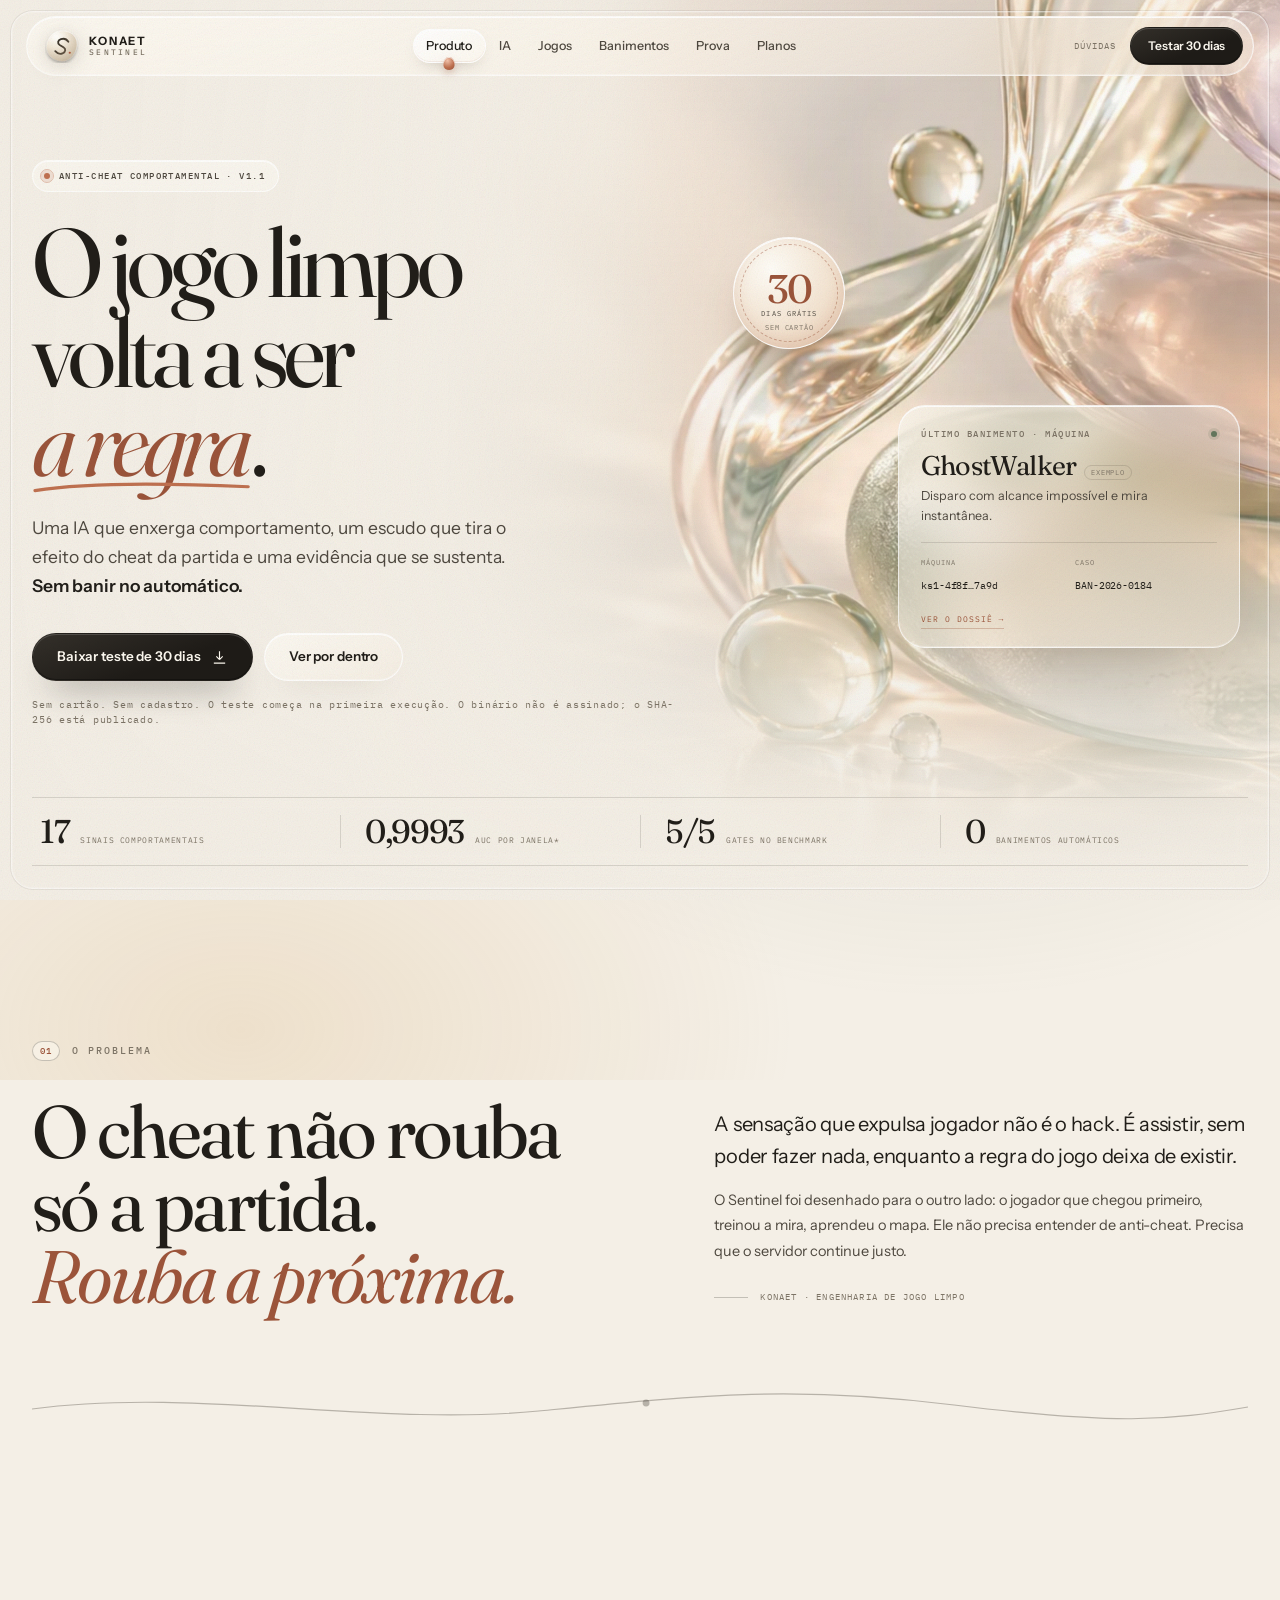
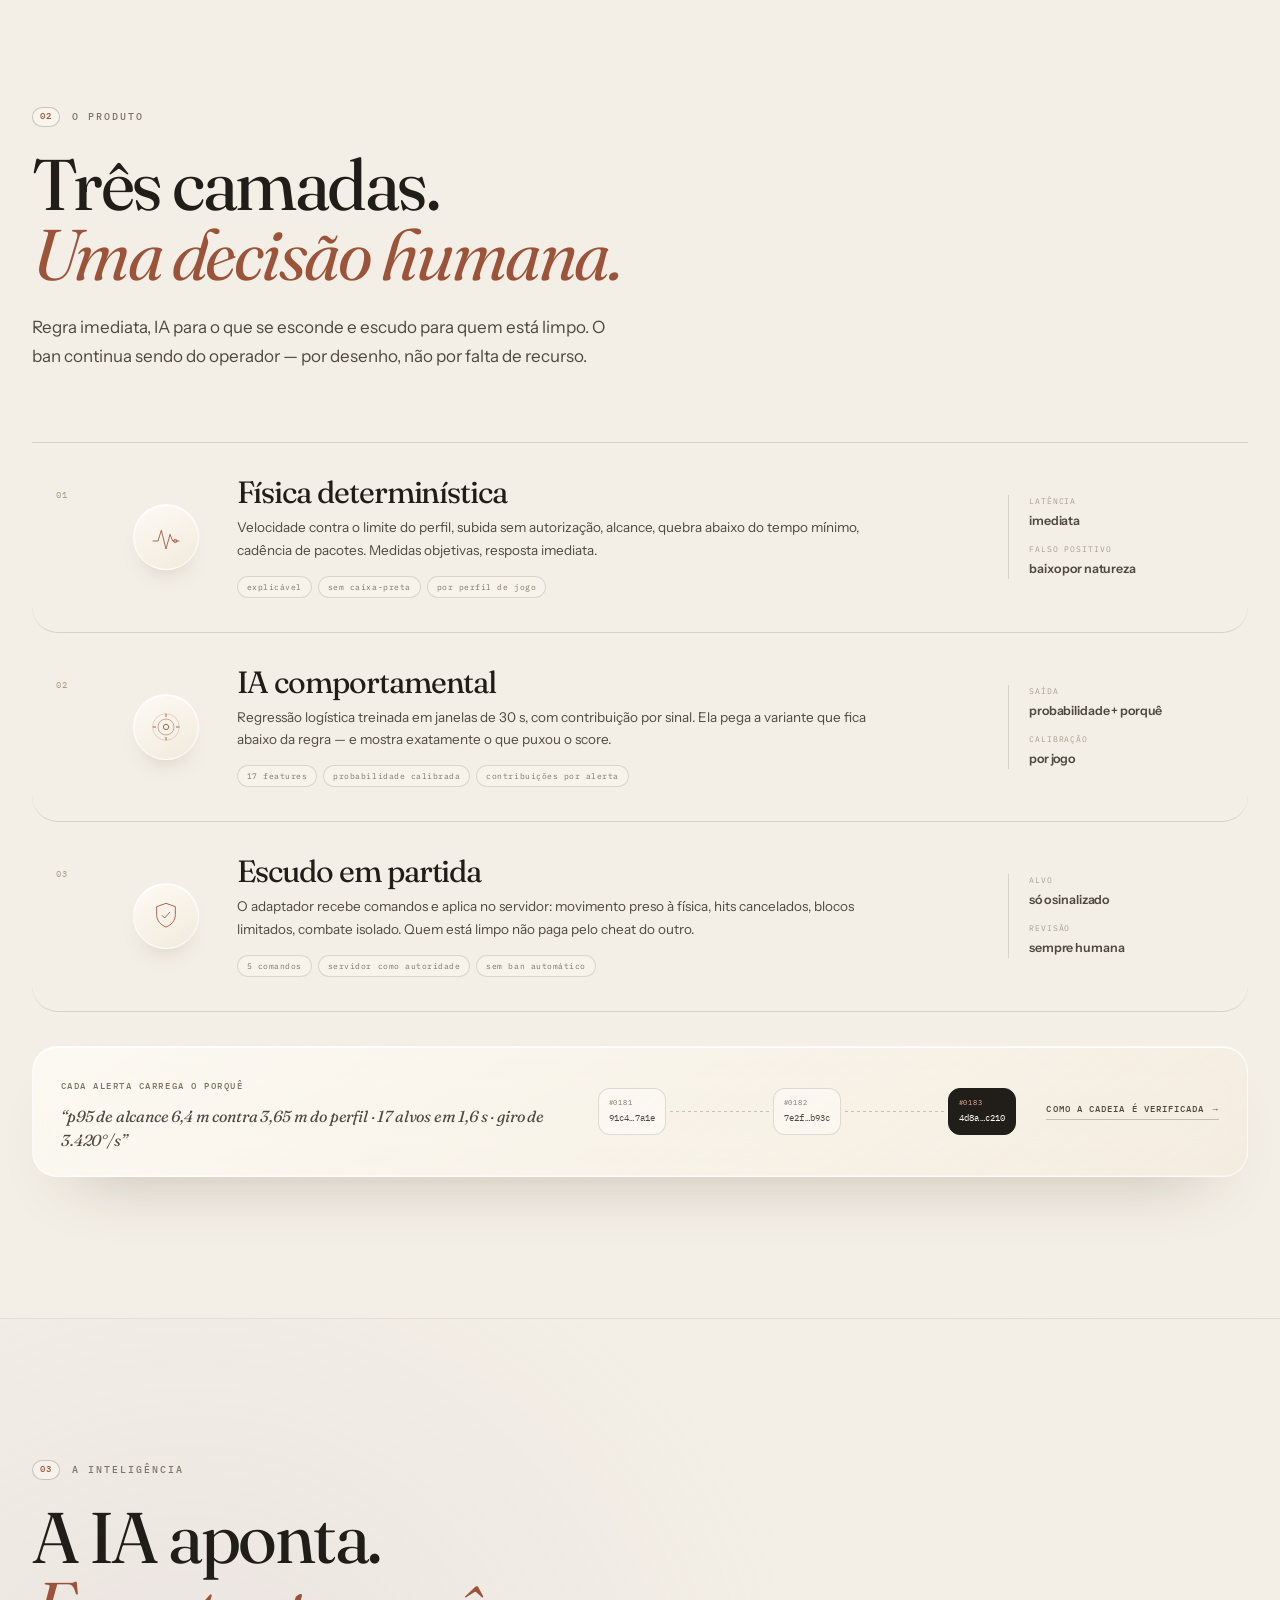
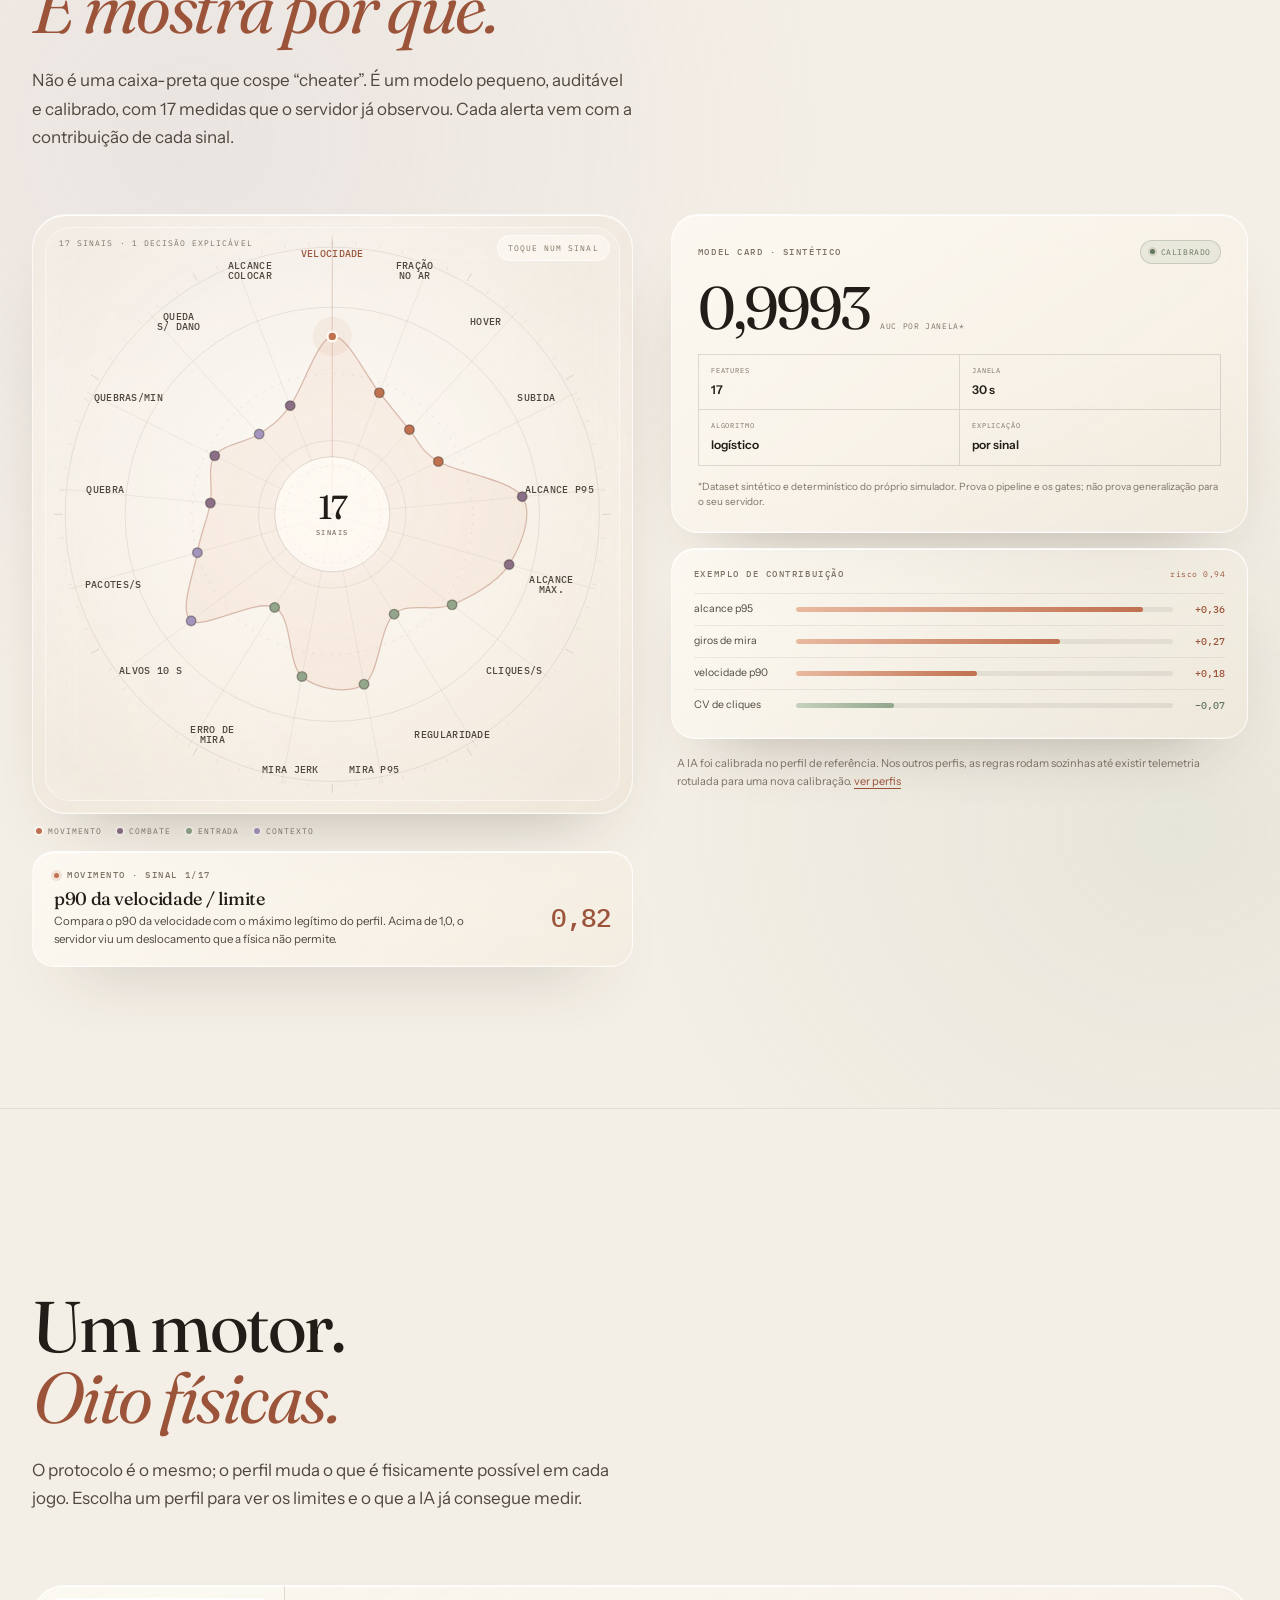
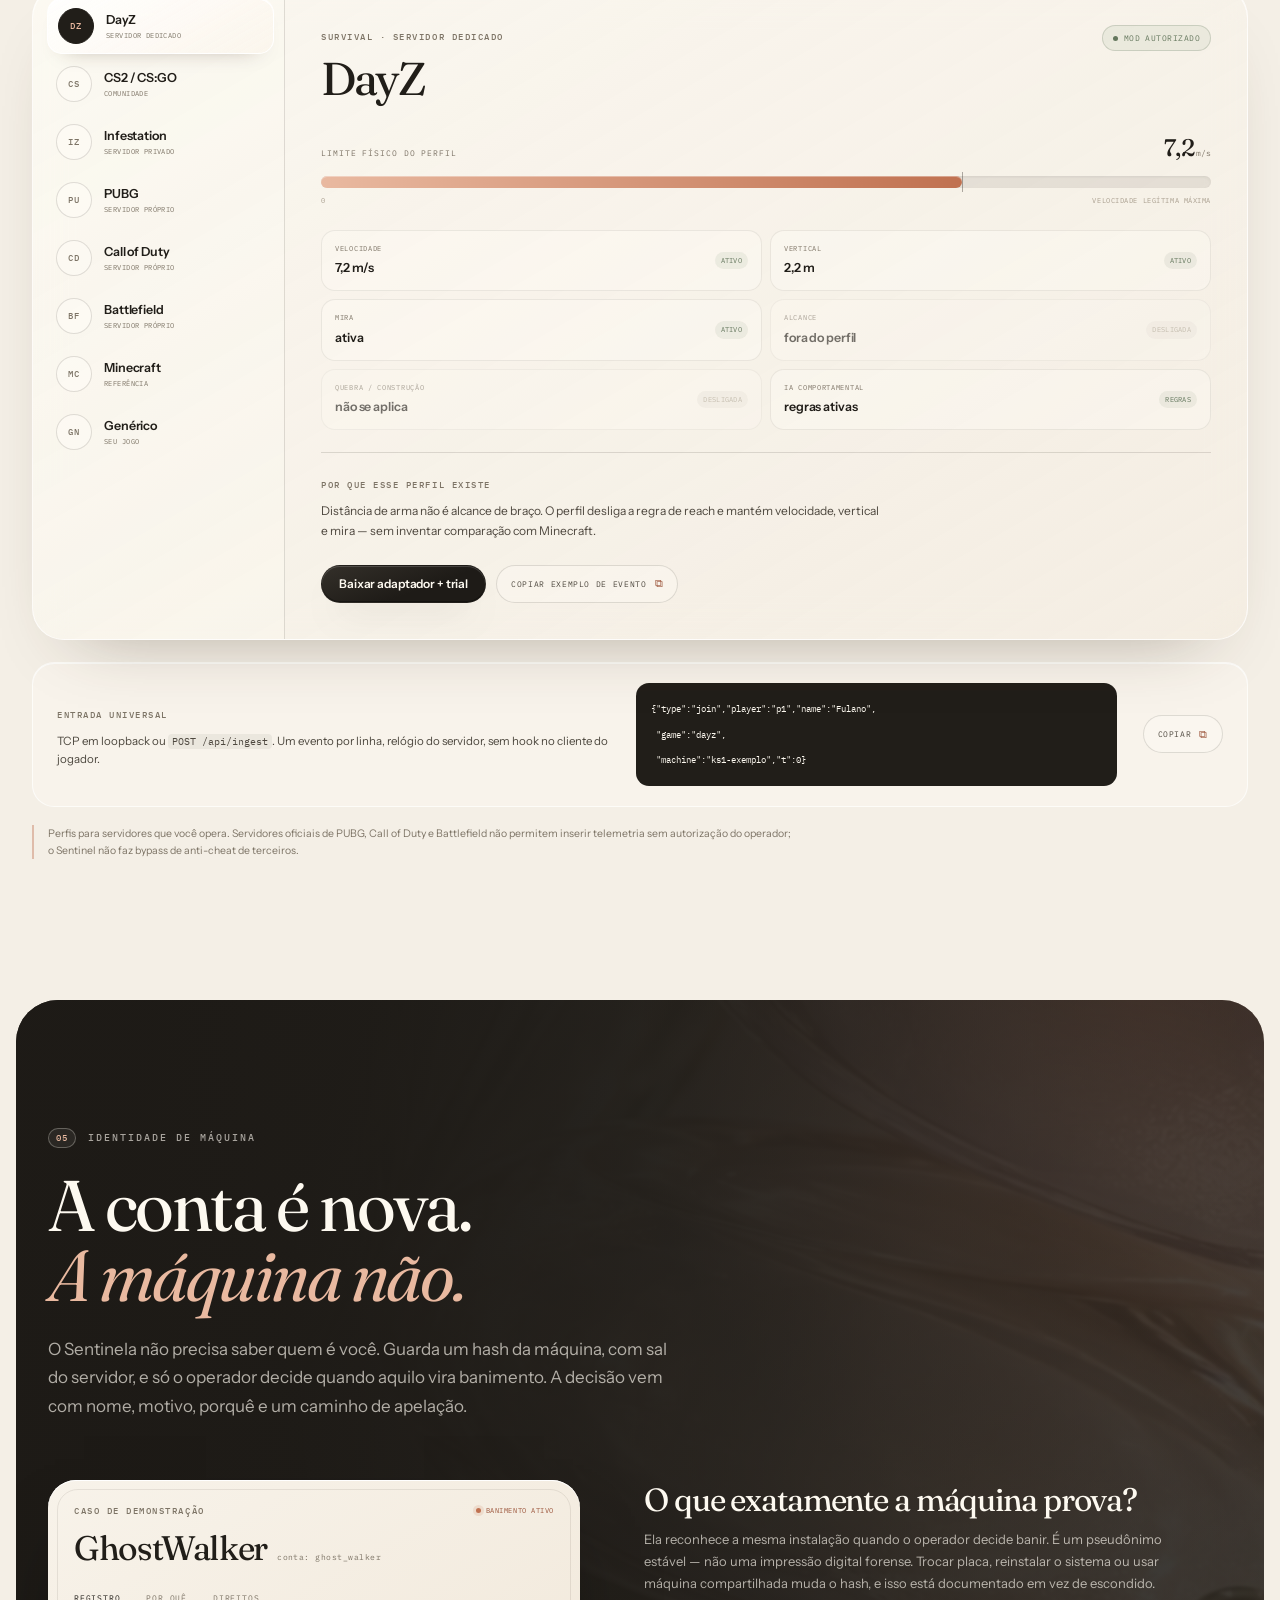
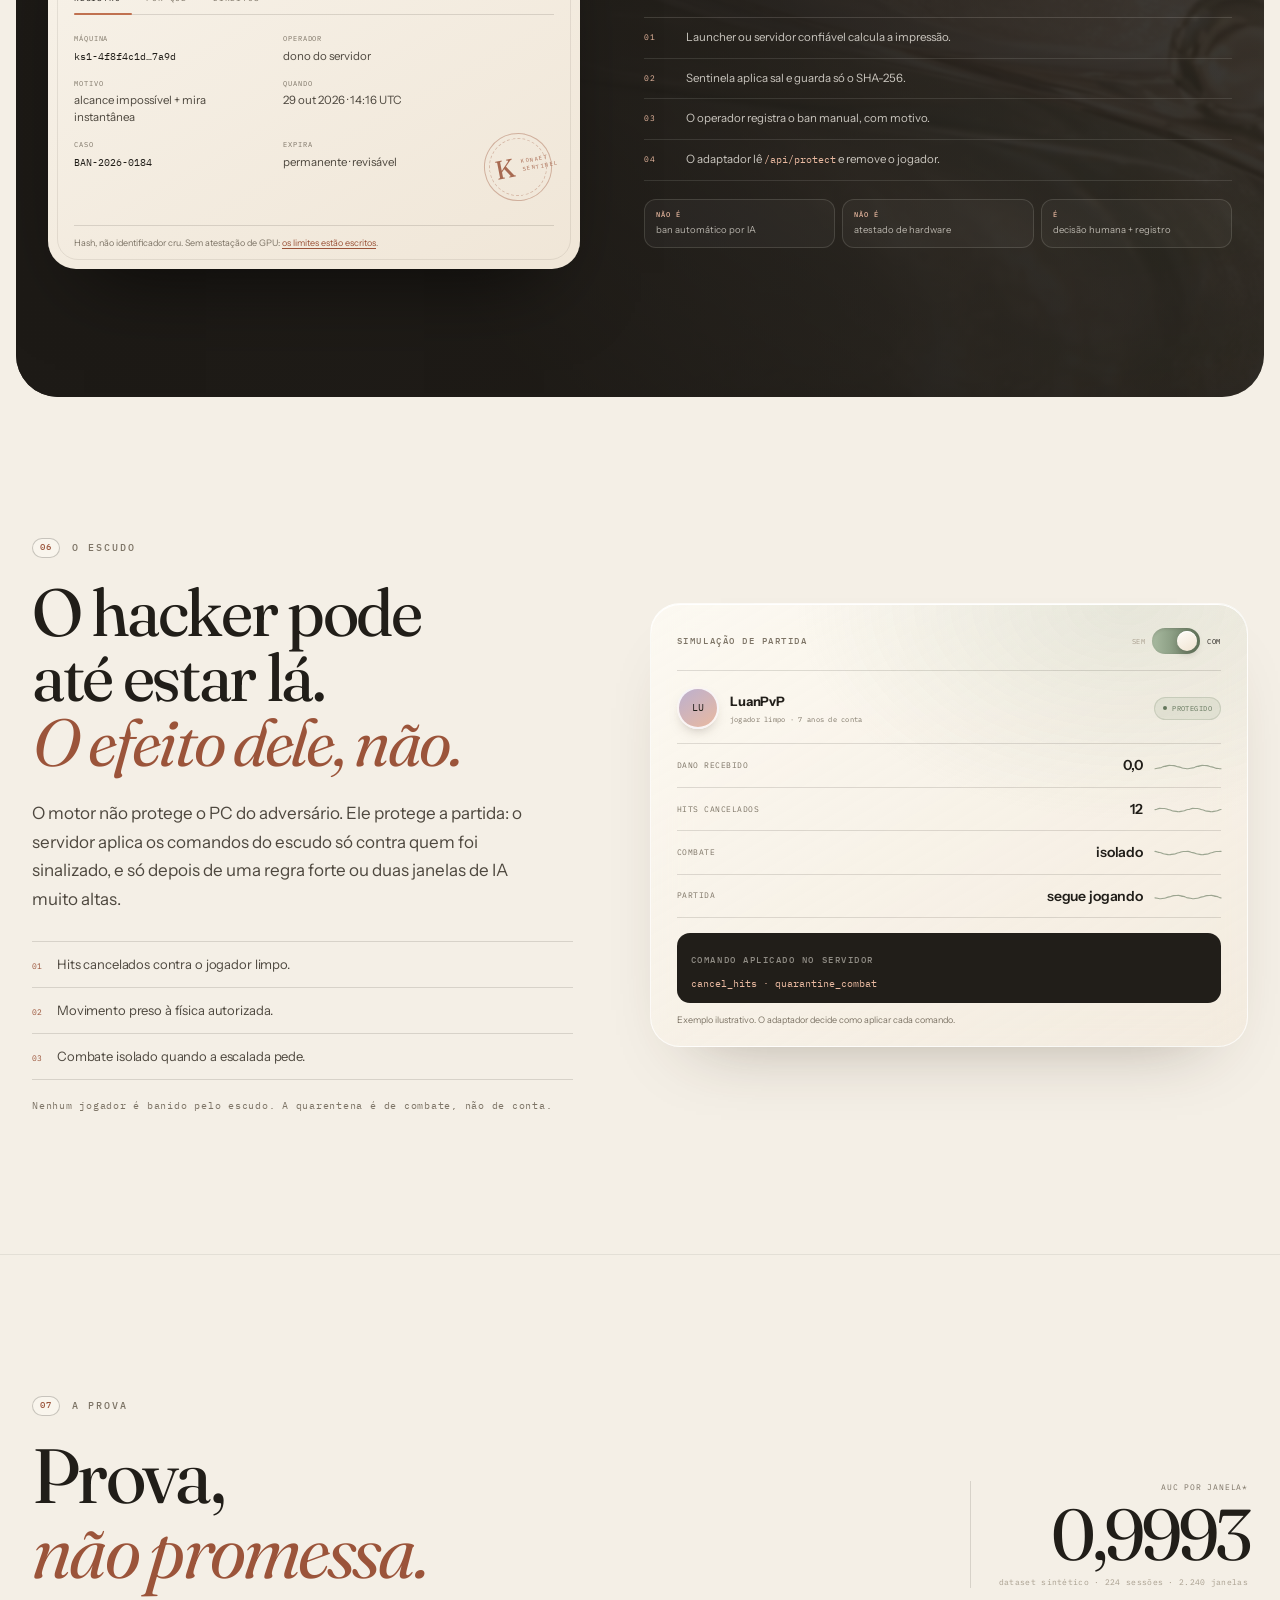
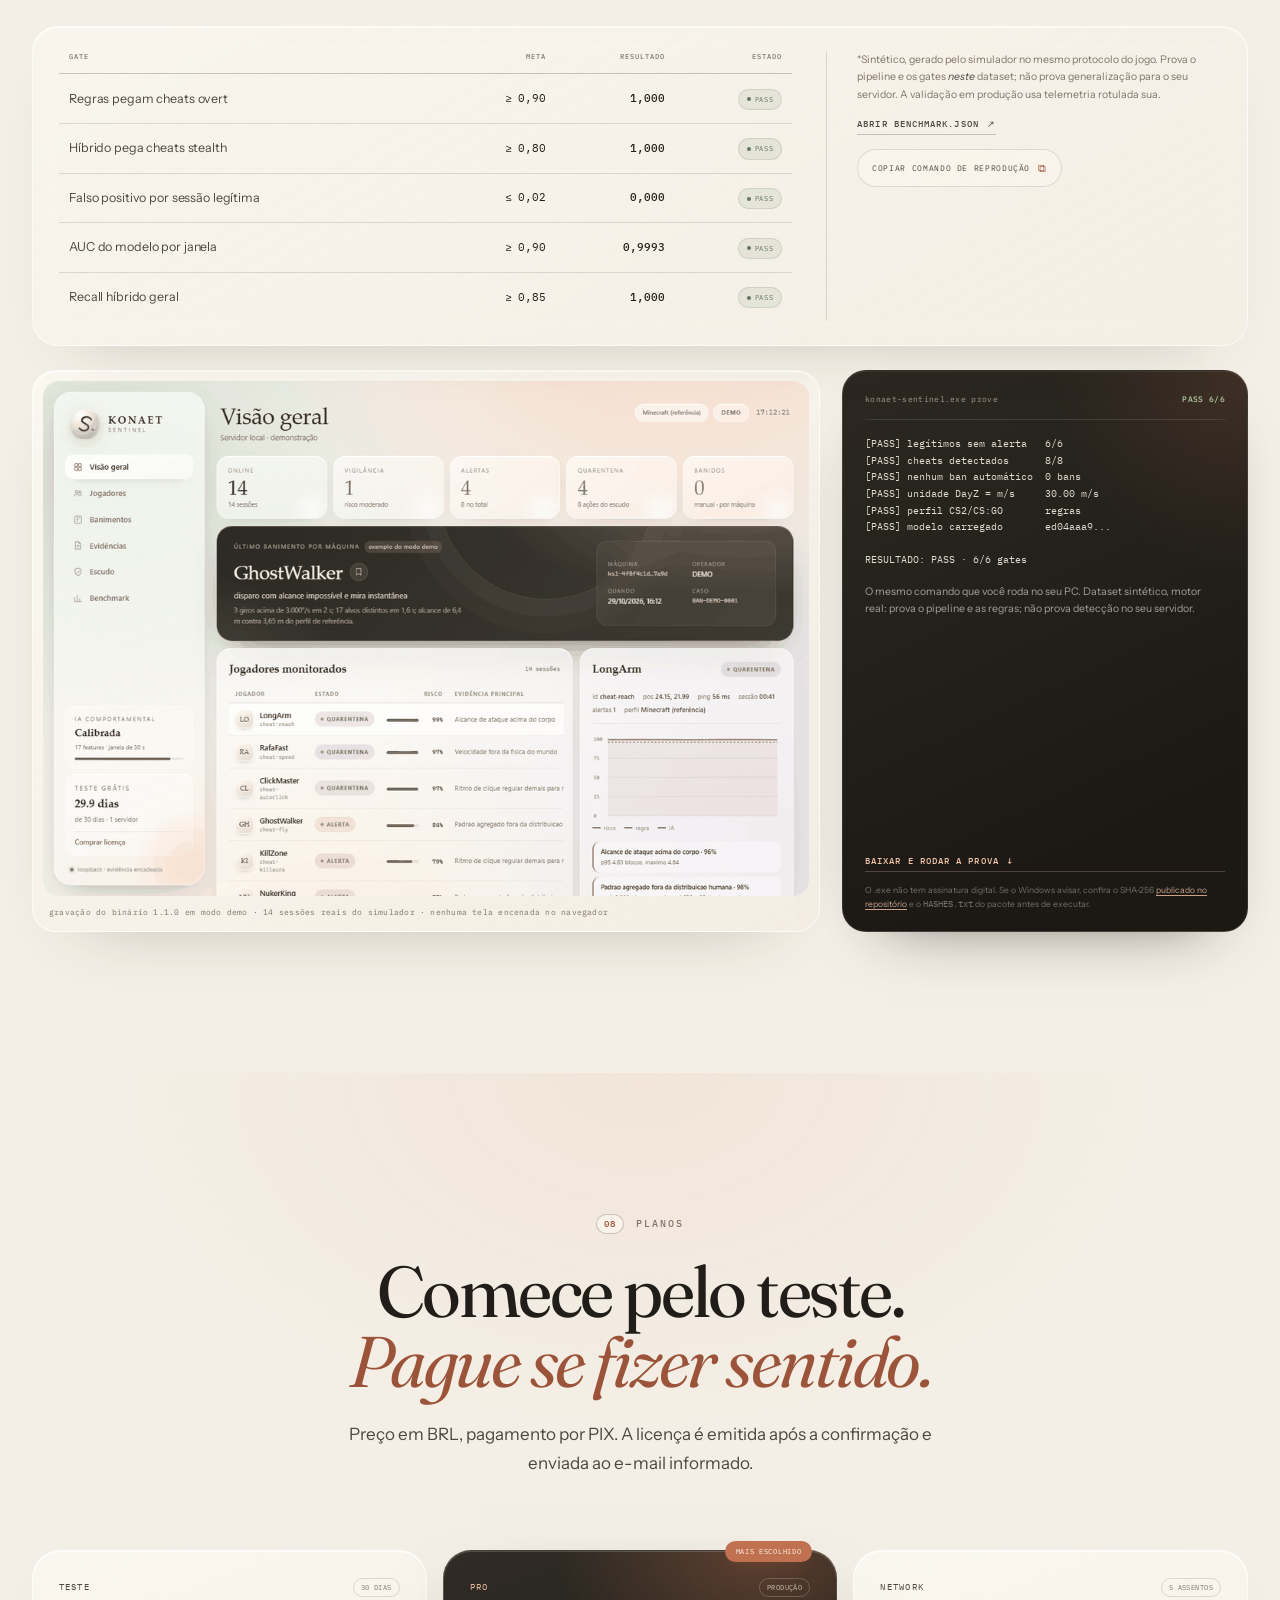
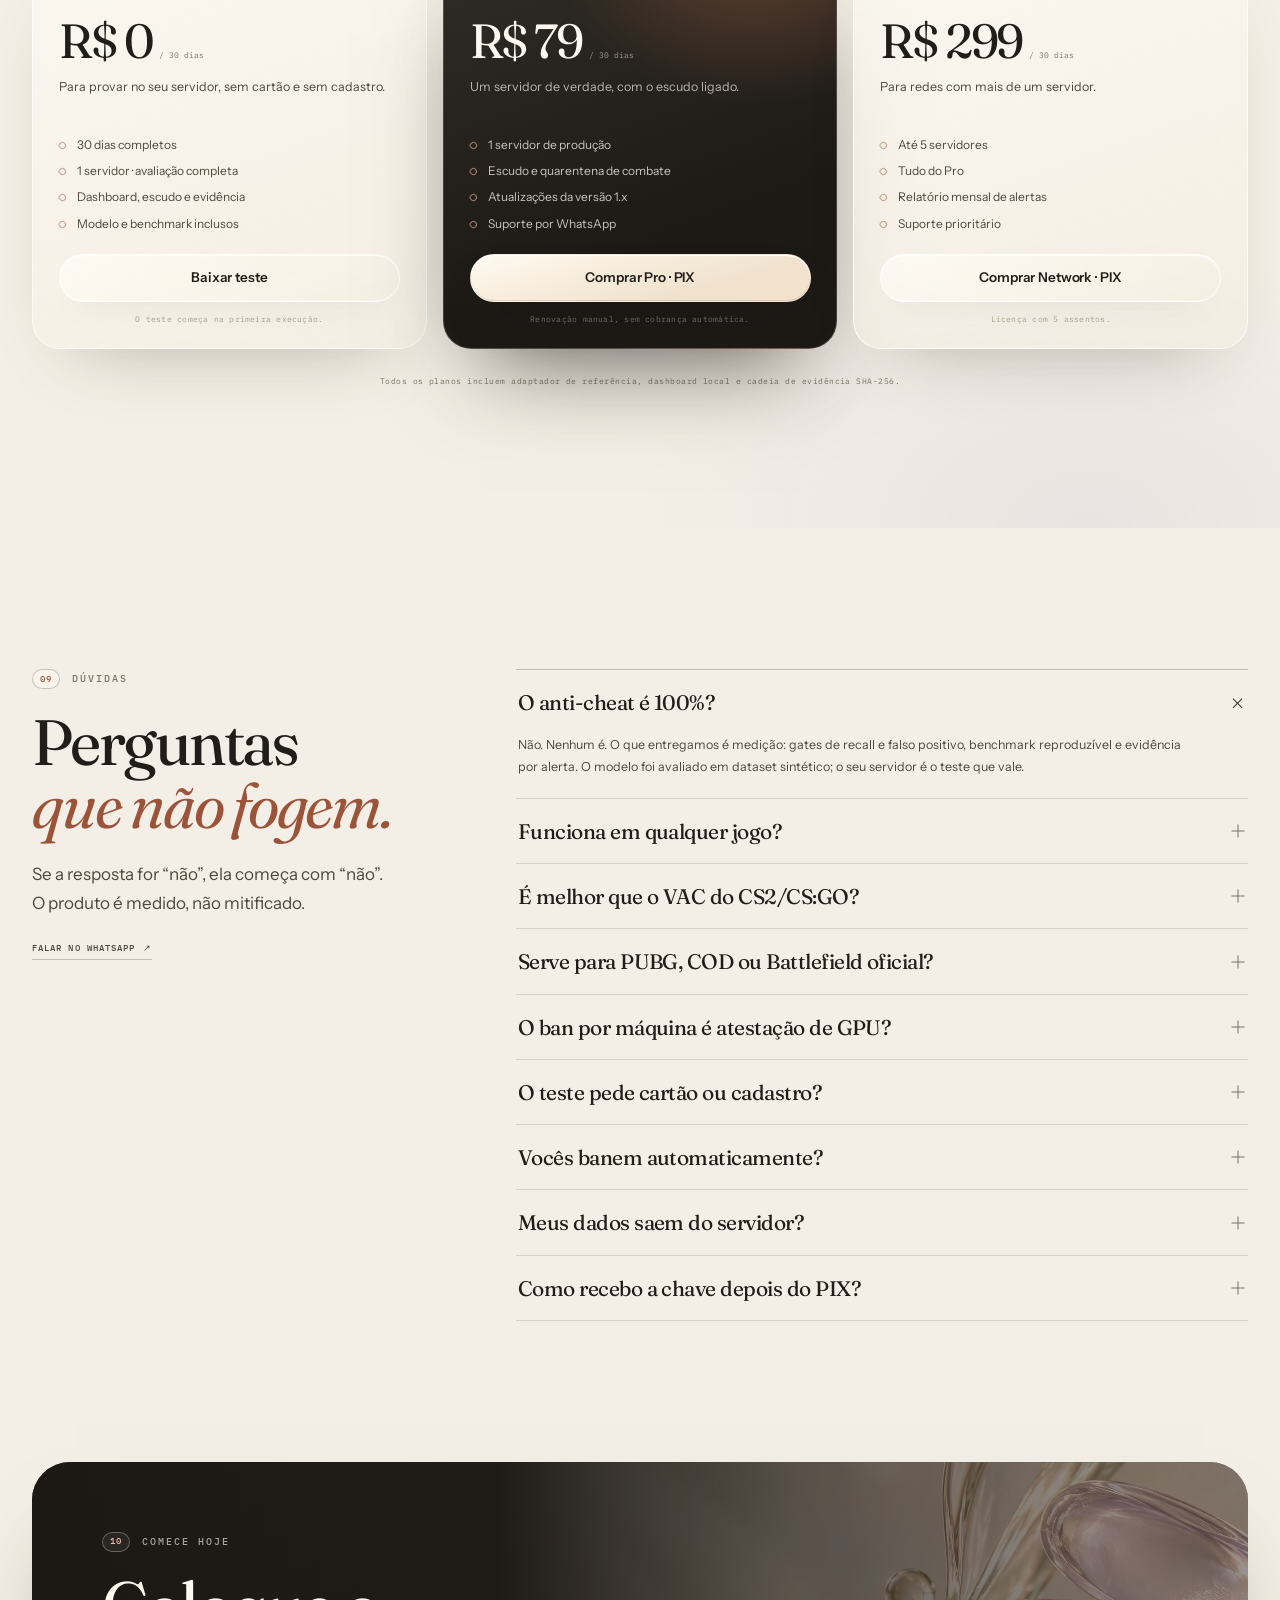
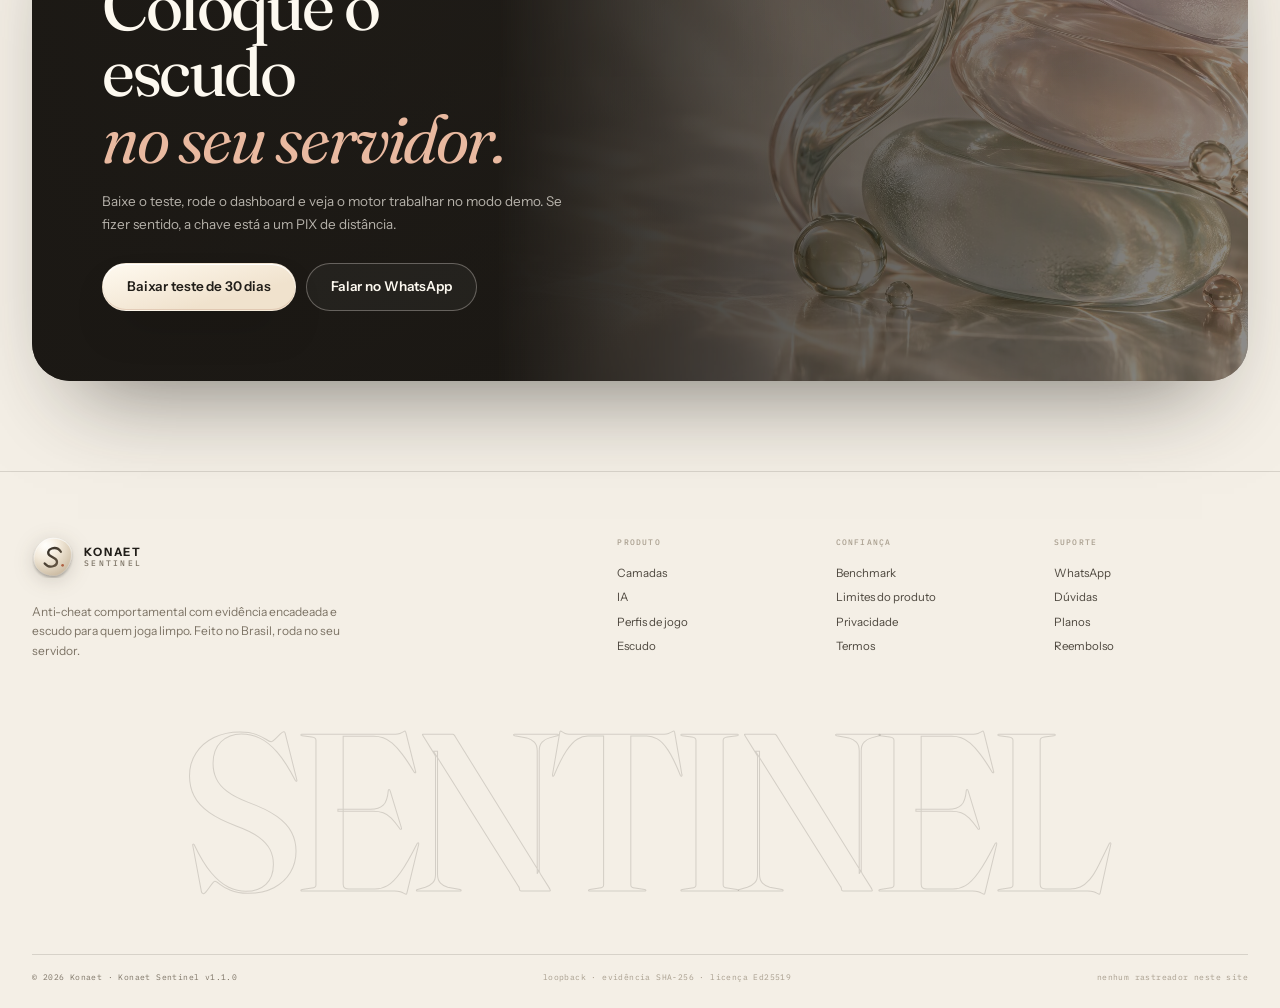
==== commit 0163f22c: "release: site 1.1.0, perfil CS2 e prova visual do binário - Publica o ZIP 1.1.0 em onedir, com HASHE" ====
--- a/index.html
+++ b/index.html
@@ -92,7 +92,7 @@
 
     <div class="wrap hero-grid">
       <div class="hero-copy">
-        <p class="eyebrow reveal"><span class="eyebrow-dot"></span>anti-cheat comportamental · v1.0</p>
+        <p class="eyebrow reveal"><span class="eyebrow-dot"></span>anti-cheat comportamental · v1.1</p>
         <h1 class="reveal" style="--d:.06s">O jogo limpo<br>volta a ser<br><span class="accent">a regra<svg class="underline" viewBox="0 0 220 22" preserveAspectRatio="none" aria-hidden="true"><path d="M3 14c42-7 108-9 214-4" fill="none" stroke="currentColor" stroke-width="3.2" stroke-linecap="round"/></svg></span>.</h1>
         <p class="lede reveal" style="--d:.12s">Uma IA que enxerga comportamento, um escudo que tira o efeito do cheat da partida e uma evidência que se sustenta. <strong>Sem banir no automático.</strong></p>
         <div class="hero-actions reveal" style="--d:.18s">
@@ -102,7 +102,7 @@
           </a>
           <a class="btn btn-glass" href="#produto">Ver por dentro</a>
         </div>
-        <p class="micro reveal" style="--d:.24s">Sem cartão. Sem cadastro. O teste começa na primeira execução.</p>
+        <p class="micro reveal" style="--d:.24s">Sem cartão. Sem cadastro. O teste começa na primeira execução. O binário não é assinado; o SHA-256 está publicado.</p>
       </div>
 
       <div class="hero-aside">
@@ -288,13 +288,14 @@
     <div class="wrap">
       <div class="section-head">
         <p class="kicker reveal"><span>04</span> qualquer servidor</p>
-        <h2 class="reveal">Um motor.<br><em>Sete físicas.</em></h2>
+        <h2 class="reveal">Um motor.<br><em>Oito físicas.</em></h2>
         <p class="section-lede reveal">O protocolo é o mesmo; o perfil muda o que é fisicamente possível em cada jogo. Escolha um perfil para ver os limites e o que a IA já consegue medir.</p>
       </div>
 
       <div class="game-lab reveal">
         <div class="game-rail" role="tablist" aria-label="Perfis de jogo">
           <button class="game-chip is-active" role="tab" aria-selected="true" data-game="dayz"><span class="mono-mark">DZ</span><span>DayZ</span><i>servidor dedicado</i></button>
+          <button class="game-chip" role="tab" aria-selected="false" data-game="cs2"><span class="mono-mark">CS</span><span>CS2 / CS:GO</span><i>comunidade</i></button>
           <button class="game-chip" role="tab" aria-selected="false" data-game="infestation"><span class="mono-mark">IZ</span><span>Infestation</span><i>servidor privado</i></button>
           <button class="game-chip" role="tab" aria-selected="false" data-game="pubg"><span class="mono-mark">PU</span><span>PUBG</span><i>servidor próprio</i></button>
           <button class="game-chip" role="tab" aria-selected="false" data-game="cod"><span class="mono-mark">CD</span><span>Call of Duty</span><i>servidor próprio</i></button>
@@ -460,7 +461,7 @@
       </div>
 
       <div class="proof-table-wrap reveal">
-        <table class="proof-table">
+        <table class="proof-table" aria-label="Gates do benchmark sintético">
           <thead><tr><th>gate</th><th>meta</th><th>resultado</th><th>estado</th></tr></thead>
           <tbody>
             <tr><td>Regras pegam cheats overt</td><td>≥ 0,90</td><td>1,000</td><td><span class="pass">PASS</span></td></tr>
@@ -476,6 +477,27 @@
           <button class="copy-btn" data-copy="train" type="button">copiar comando de reprodução <span>⧉</span></button>
         </div>
       </div>
+
+      <div class="proof-live reveal">
+        <figure class="proof-shot">
+          <img src="assets/proof-dashboard.gif" alt="Gravação do dashboard local do Konaet Sentinel 1.1.0 com 14 sessões, riscos, evidências e quarentena" width="1000" height="672" loading="lazy">
+          <figcaption>gravação do binário 1.1.0 em modo demo · 14 sessões reais do simulador · nenhuma tela encenada no navegador</figcaption>
+        </figure>
+        <div class="proof-terminal">
+          <div class="term-head"><span>konaet-sentinel.exe prove</span><b>PASS 6/6</b></div>
+          <pre><code>[PASS] legítimos sem alerta   6/6
+[PASS] cheats detectados      8/8
+[PASS] nenhum ban automático  0 bans
+[PASS] unidade DayZ = m/s     30.00 m/s
+[PASS] perfil CS2/CS:GO       regras
+[PASS] modelo carregado       ed04aaa9...
+
+RESULTADO: PASS · 6/6 gates</code></pre>
+          <p>O mesmo comando que você roda no seu PC. Dataset sintético, motor real: prova o pipeline e as regras; não prova detecção no seu servidor.</p>
+          <a class="quiet-link" href="assets/konaet-sentinel-trial.zip" download>baixar e rodar a prova <span aria-hidden="true">↓</span></a>
+          <p class="term-note">O .exe não tem assinatura digital. Se o Windows avisar, confira o SHA-256 <a href="https://github.com/7dsol3/konaet-sentinel#verificar-o-download" target="_blank" rel="noopener">publicado no repositório</a> e o <code>HASHES.txt</code> do pacote antes de executar.</p>
+        </div>
+      </div>
     </div>
   </section>
 
@@ -552,7 +574,11 @@
         </details>
         <details class="reveal">
           <summary>Funciona em qualquer jogo?<span class="faq-plus" aria-hidden="true"></span></summary>
-          <p>O motor é agnóstico. Ele consome eventos no protocolo JSONL (movimento, ataque, dano, e opcionalmente quebra/colocação). O adaptador é a única parte específica do jogo. A v1.0 inclui adaptador de referência para Minecraft e um adaptador genérico; para outro título, você escreve a tradução dos eventos do seu servidor.</p>
+          <p>O motor é agnóstico. Ele consome eventos no protocolo JSONL (movimento, ataque, dano, e opcionalmente quebra/colocação). O adaptador é a única parte específica do jogo. A v1.1 inclui adaptador de referência para Minecraft, perfis para oito físicas e um adaptador genérico; para outro título, você escreve a tradução dos eventos do seu servidor.</p>
+        </details>
+        <details class="reveal">
+          <summary>É melhor que o VAC do CS2/CS:GO?<span class="faq-plus" aria-hidden="true"></span></summary>
+          <p>Não afirmamos isso sem medição. O VAC é fechado e não publica recall, falso positivo nem latência por alerta; o Sentinel publica os gates do dataset sintético e o laudo de cada alerta. O que dá para comparar com honestidade é auditabilidade, explicação, operação no seu servidor e ausência de ban automático. Desempenho superior em servidor oficial da Valve não é testável: não existe integração autorizada. O perfil CS2 serve para comunidade ou servidor dedicado com telemetria autorizada — não é VAC, nem substituto dele.</p>
         </details>
         <details class="reveal">
           <summary>Serve para PUBG, COD ou Battlefield oficial?<span class="faq-plus" aria-hidden="true"></span></summary>
@@ -619,7 +645,7 @@
     </div>
     <div class="footer-word" aria-hidden="true">SENTINEL</div>
     <div class="footer-bottom">
-      <span>© <span id="year">2026</span> Konaet · Konaet Sentinel v1.0.0</span>
+      <span>© <span id="year">2026</span> Konaet · Konaet Sentinel v1.1.0</span>
       <span class="footer-mono">loopback · evidência SHA-256 · licença Ed25519</span>
       <span class="footer-mono">nenhum rastreador neste site</span>
     </div>
--- a/styles.css
+++ b/styles.css
@@ -1827,6 +1827,49 @@
 .proof-side { display: flex; flex-direction: column; align-items: flex-start; gap: 14px; padding-left: 30px; border-left: 1px solid var(--line); }
 .proof-disclaimer { font-size: 10.5px; line-height: 1.65; color: var(--muted); }
 .proof-disclaimer em { font-style: italic; color: var(--ink-soft); }
+.proof-live {
+  display: grid;
+  grid-template-columns: minmax(0, 1.32fr) minmax(300px, 0.68fr);
+  gap: 22px;
+  margin-top: 24px;
+  align-items: stretch;
+}
+.proof-shot {
+  margin: 0;
+  padding: 10px;
+  border-radius: 24px;
+  border: 1px solid rgba(255, 255, 255, 0.7);
+  background: linear-gradient(150deg, rgba(255, 253, 247, 0.6), rgba(244, 235, 222, 0.34));
+  box-shadow: 0 30px 70px -55px rgba(58, 44, 28, 0.45), inset 0 1px 0 rgba(255, 255, 255, 0.9);
+}
+.proof-shot img { display: block; width: 100%; height: auto; border-radius: 16px; }
+.proof-shot figcaption {
+  padding: 11px 6px 3px;
+  font-family: var(--mono);
+  font-size: 7.5px;
+  line-height: 1.5;
+  letter-spacing: 0.03em;
+  color: var(--muted);
+}
+.proof-terminal {
+  display: flex;
+  flex-direction: column;
+  padding: 22px 22px 20px;
+  border-radius: 24px;
+  border: 1px solid rgba(255, 255, 255, 0.1);
+  background:
+    radial-gradient(80% 60% at 100% 0%, rgba(192, 113, 80, 0.16), transparent 60%),
+    linear-gradient(155deg, #2c2821, #1c1915 78%);
+  box-shadow: 0 30px 60px -42px rgba(28, 25, 21, 0.65), inset 0 1px 0 rgba(255, 255, 255, 0.06);
+  color: #f6f0e5;
+}
+.term-head { display: flex; align-items: center; justify-content: space-between; gap: 14px; padding-bottom: 13px; border-bottom: 1px solid rgba(255, 255, 255, 0.1); font-family: var(--mono); font-size: 8px; letter-spacing: 0.04em; color: rgba(246, 240, 229, 0.58); }
+.term-head b { font-weight: 500; color: #b8d0aa; }
+.proof-terminal pre { margin: 16px 0 14px; overflow-x: auto; font-family: var(--mono); font-size: 9.5px; line-height: 1.75; color: rgba(246, 240, 229, 0.9); }
+.proof-terminal p { font-size: 10.5px; line-height: 1.65; color: rgba(246, 240, 229, 0.62); }
+.proof-terminal .quiet-link { margin-top: auto; padding-top: 16px; color: #f0c5a8; border-color: rgba(240, 197, 168, 0.24); }
+.proof-terminal .term-note { margin-top: 12px; font-size: 8.5px; line-height: 1.55; color: rgba(246, 240, 229, 0.4); }
+.proof-terminal .term-note a { color: rgba(240, 197, 168, 0.8); text-decoration: underline; text-underline-offset: 2px; }
 
 /* ---------------------------------------------------------- planos */
 .pricing-section {
@@ -2373,6 +2416,10 @@
   .case-tab { padding-inline: 9px; }
 }
 
+@media (max-width: 1020px) {
+  .proof-live { grid-template-columns: 1fr; }
+}
+
 @media (prefers-reduced-motion: reduce) {
   html { scroll-behavior: auto; }
   *, *::before, *::after {
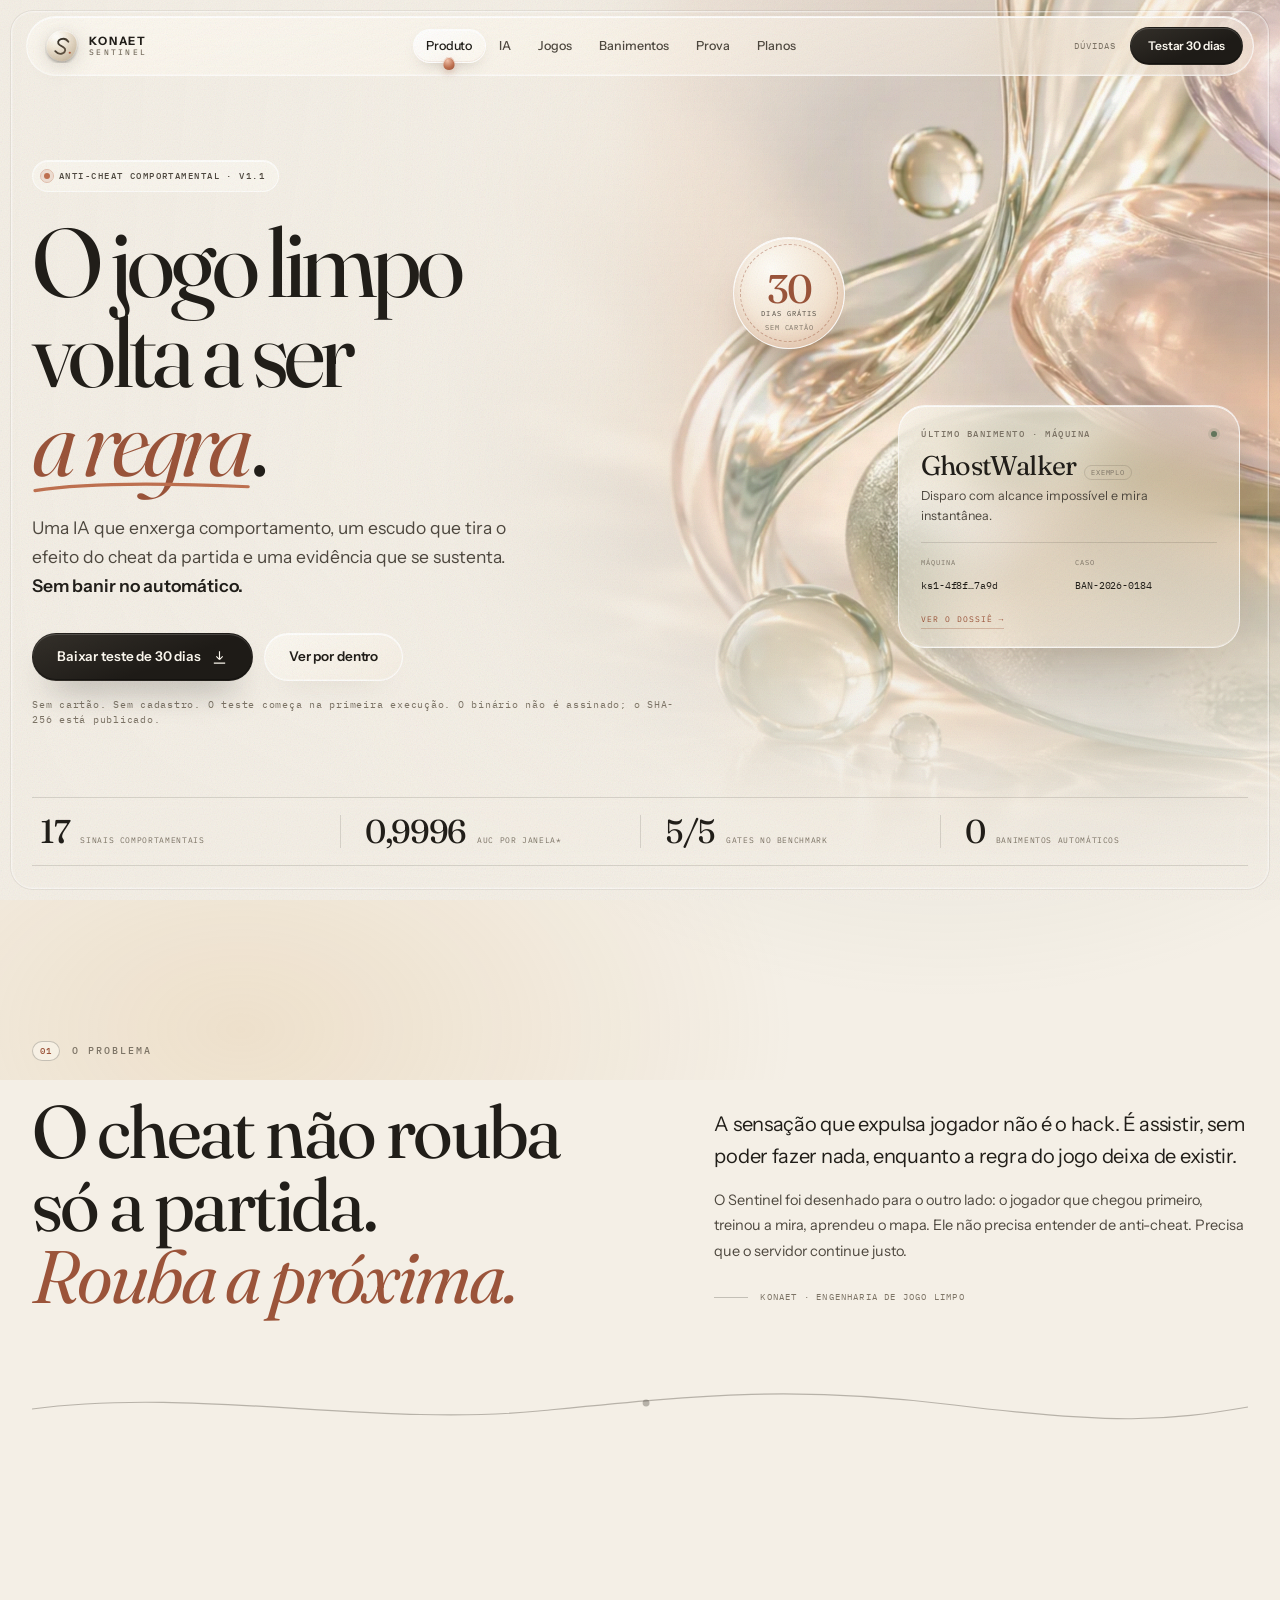
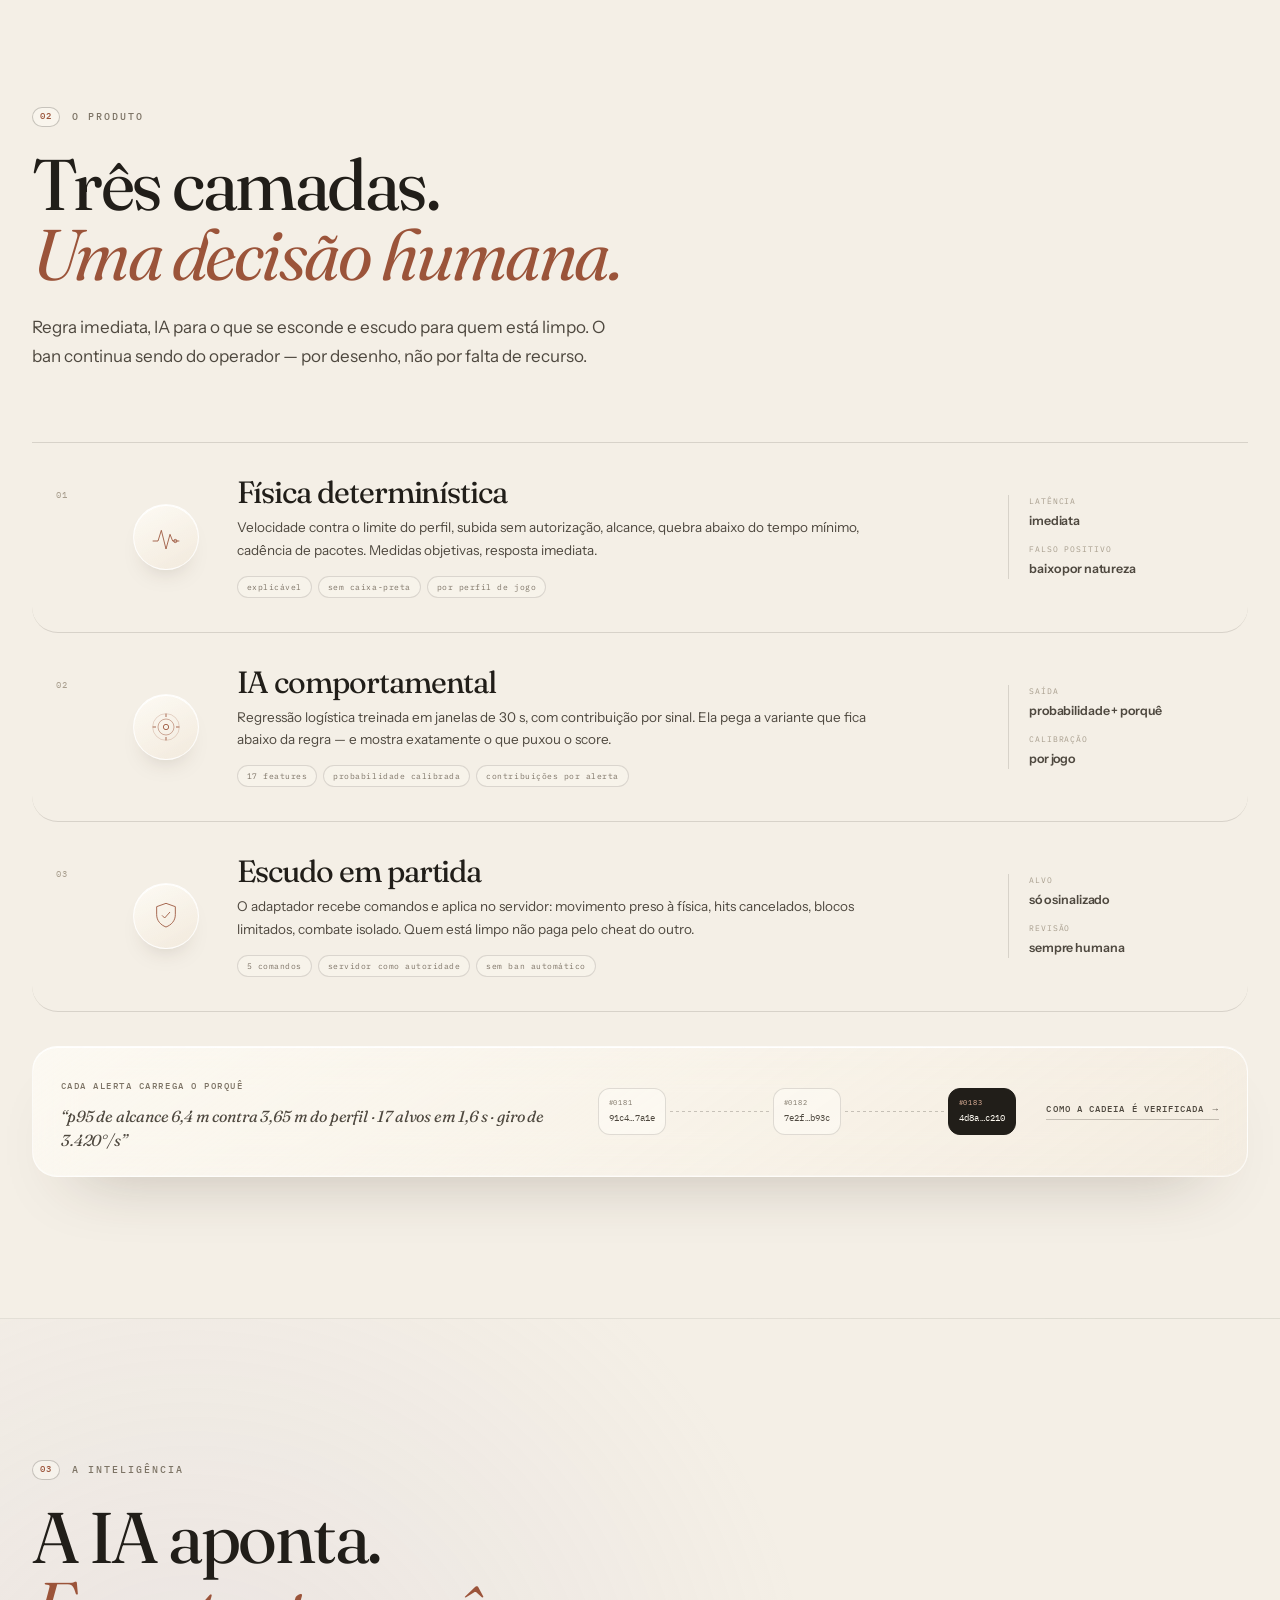
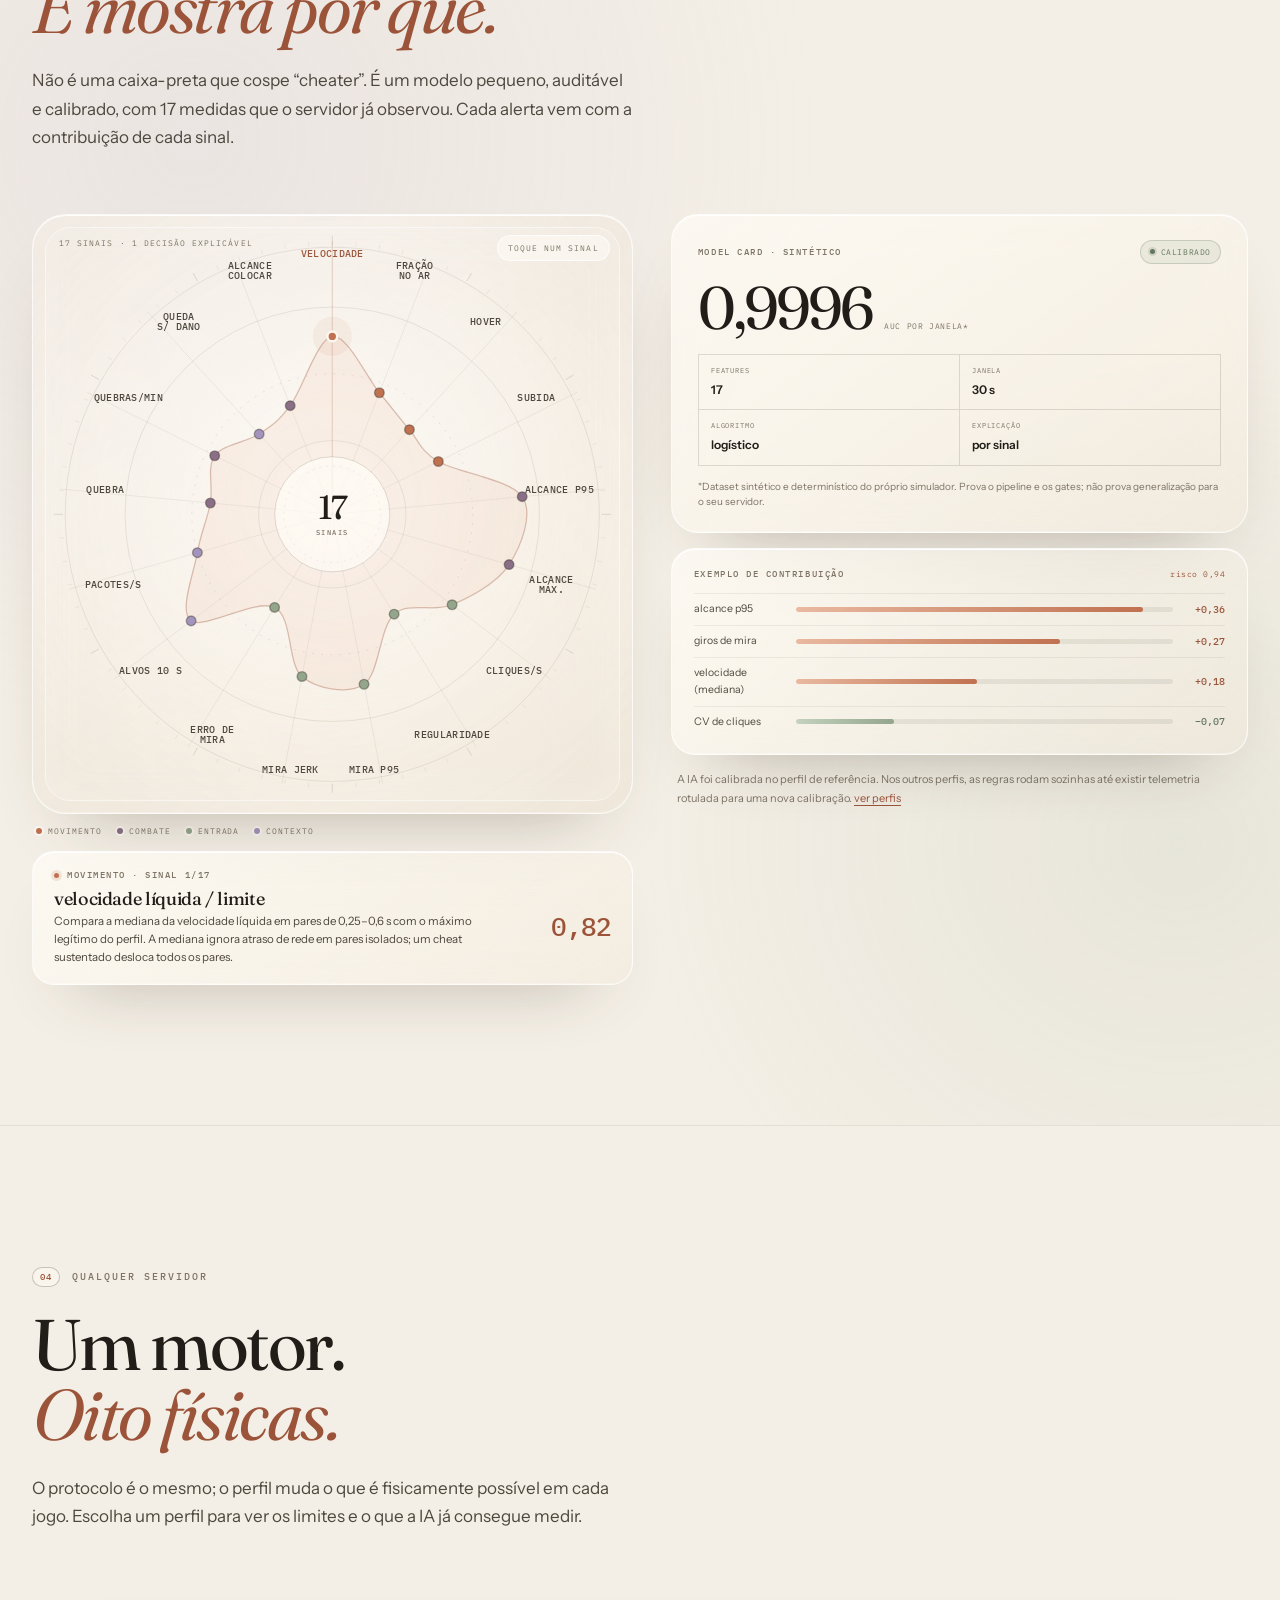
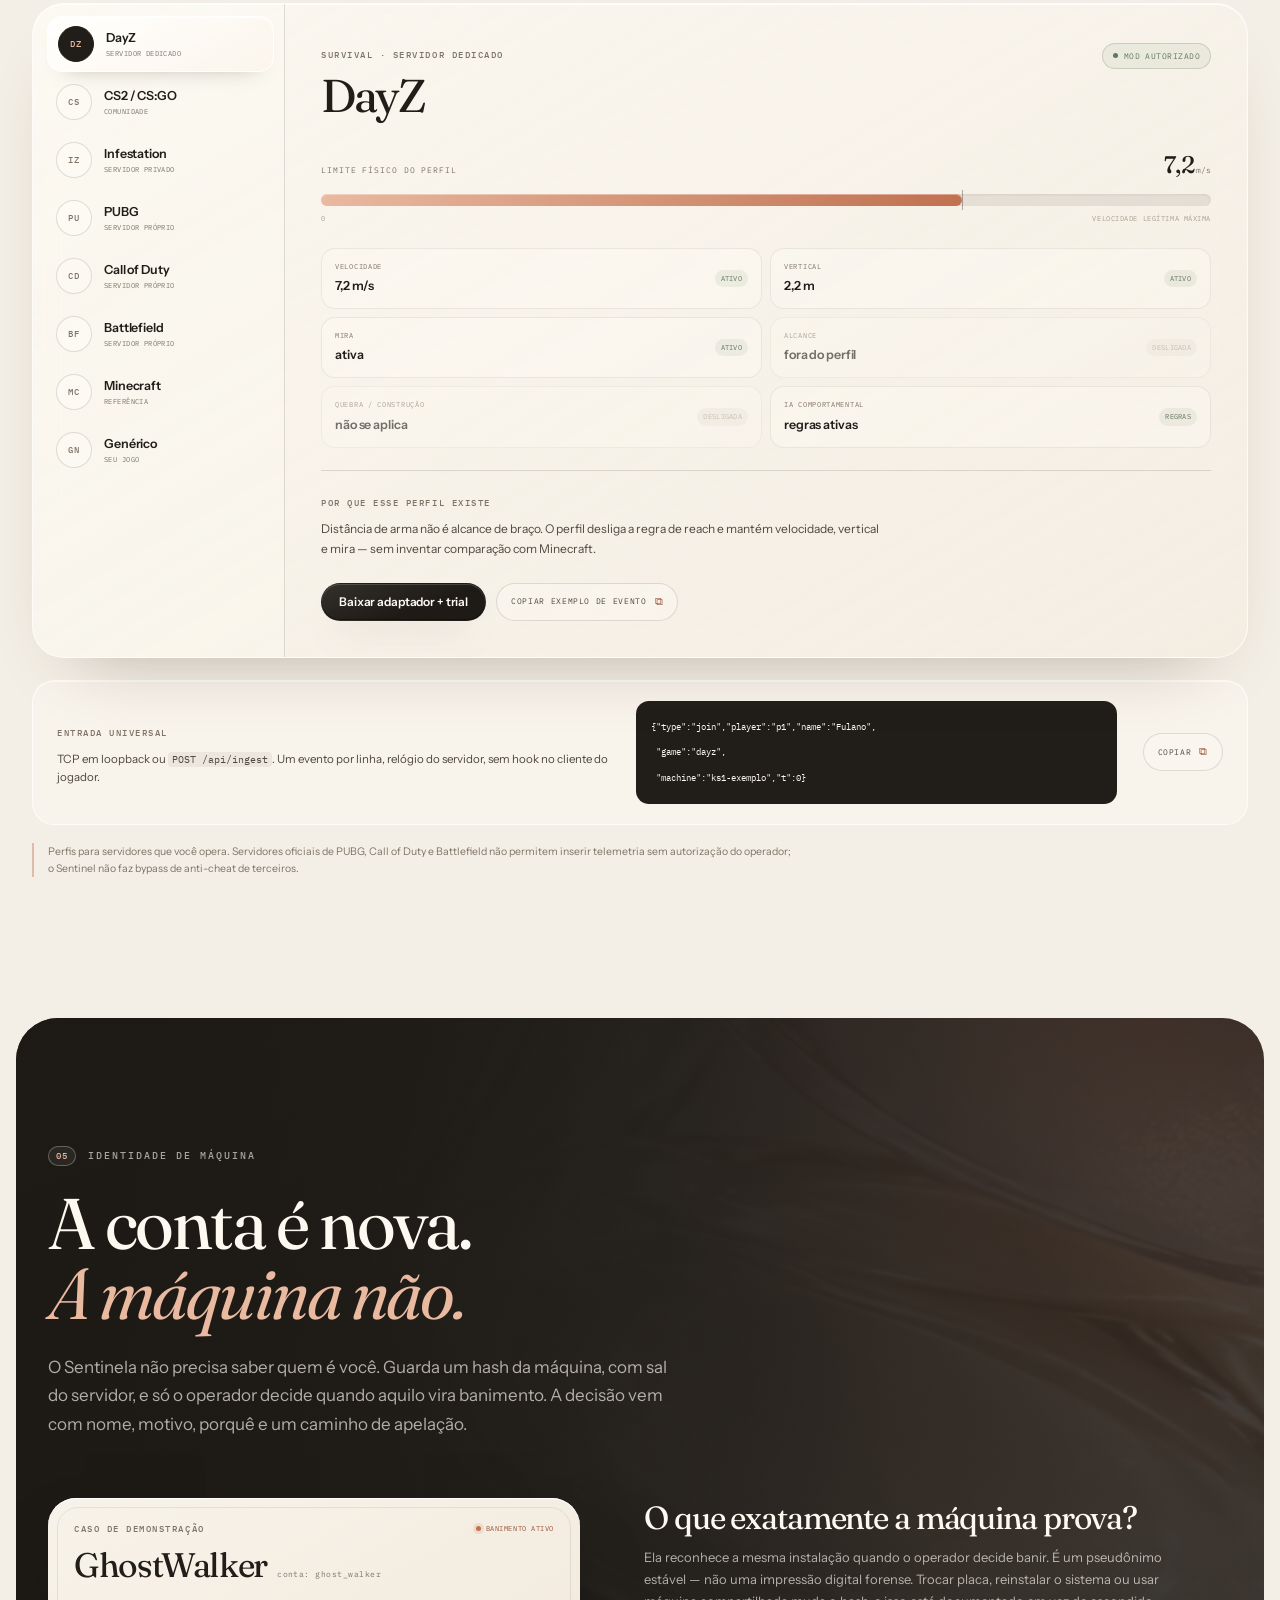
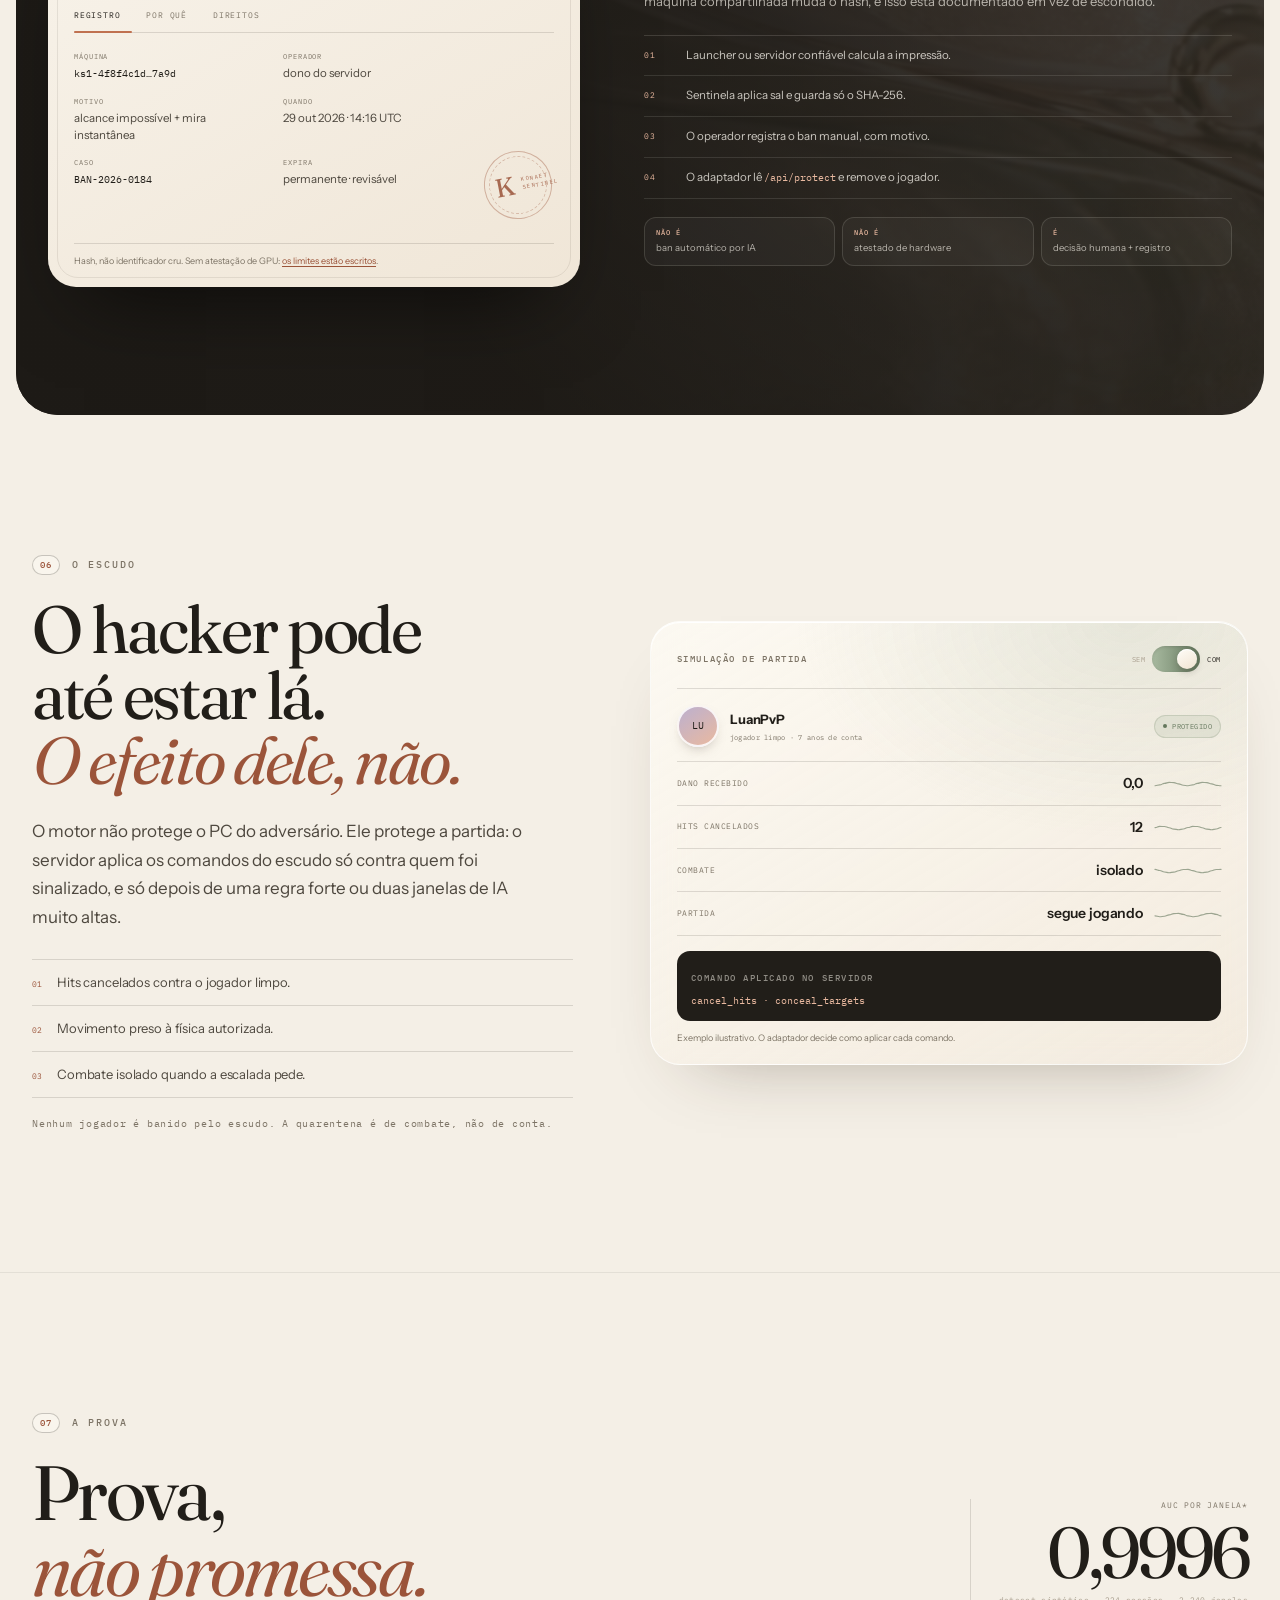
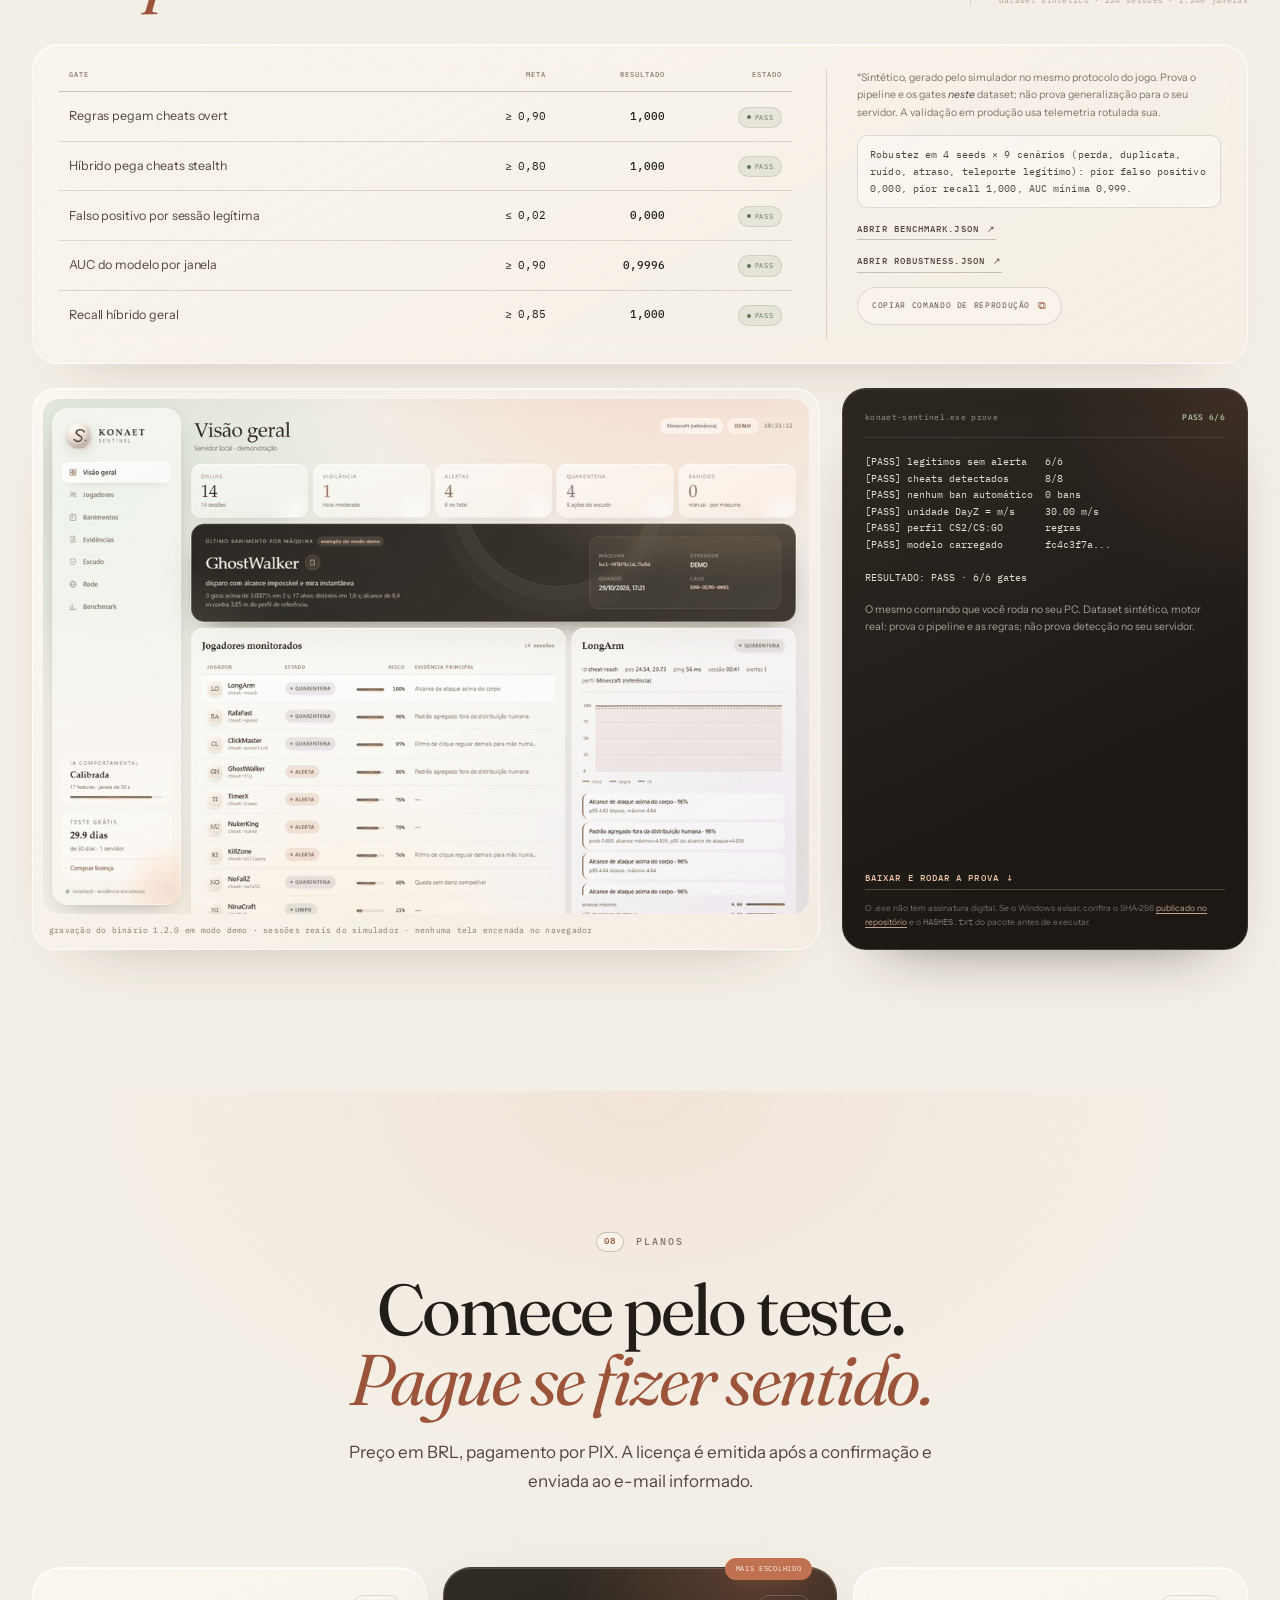
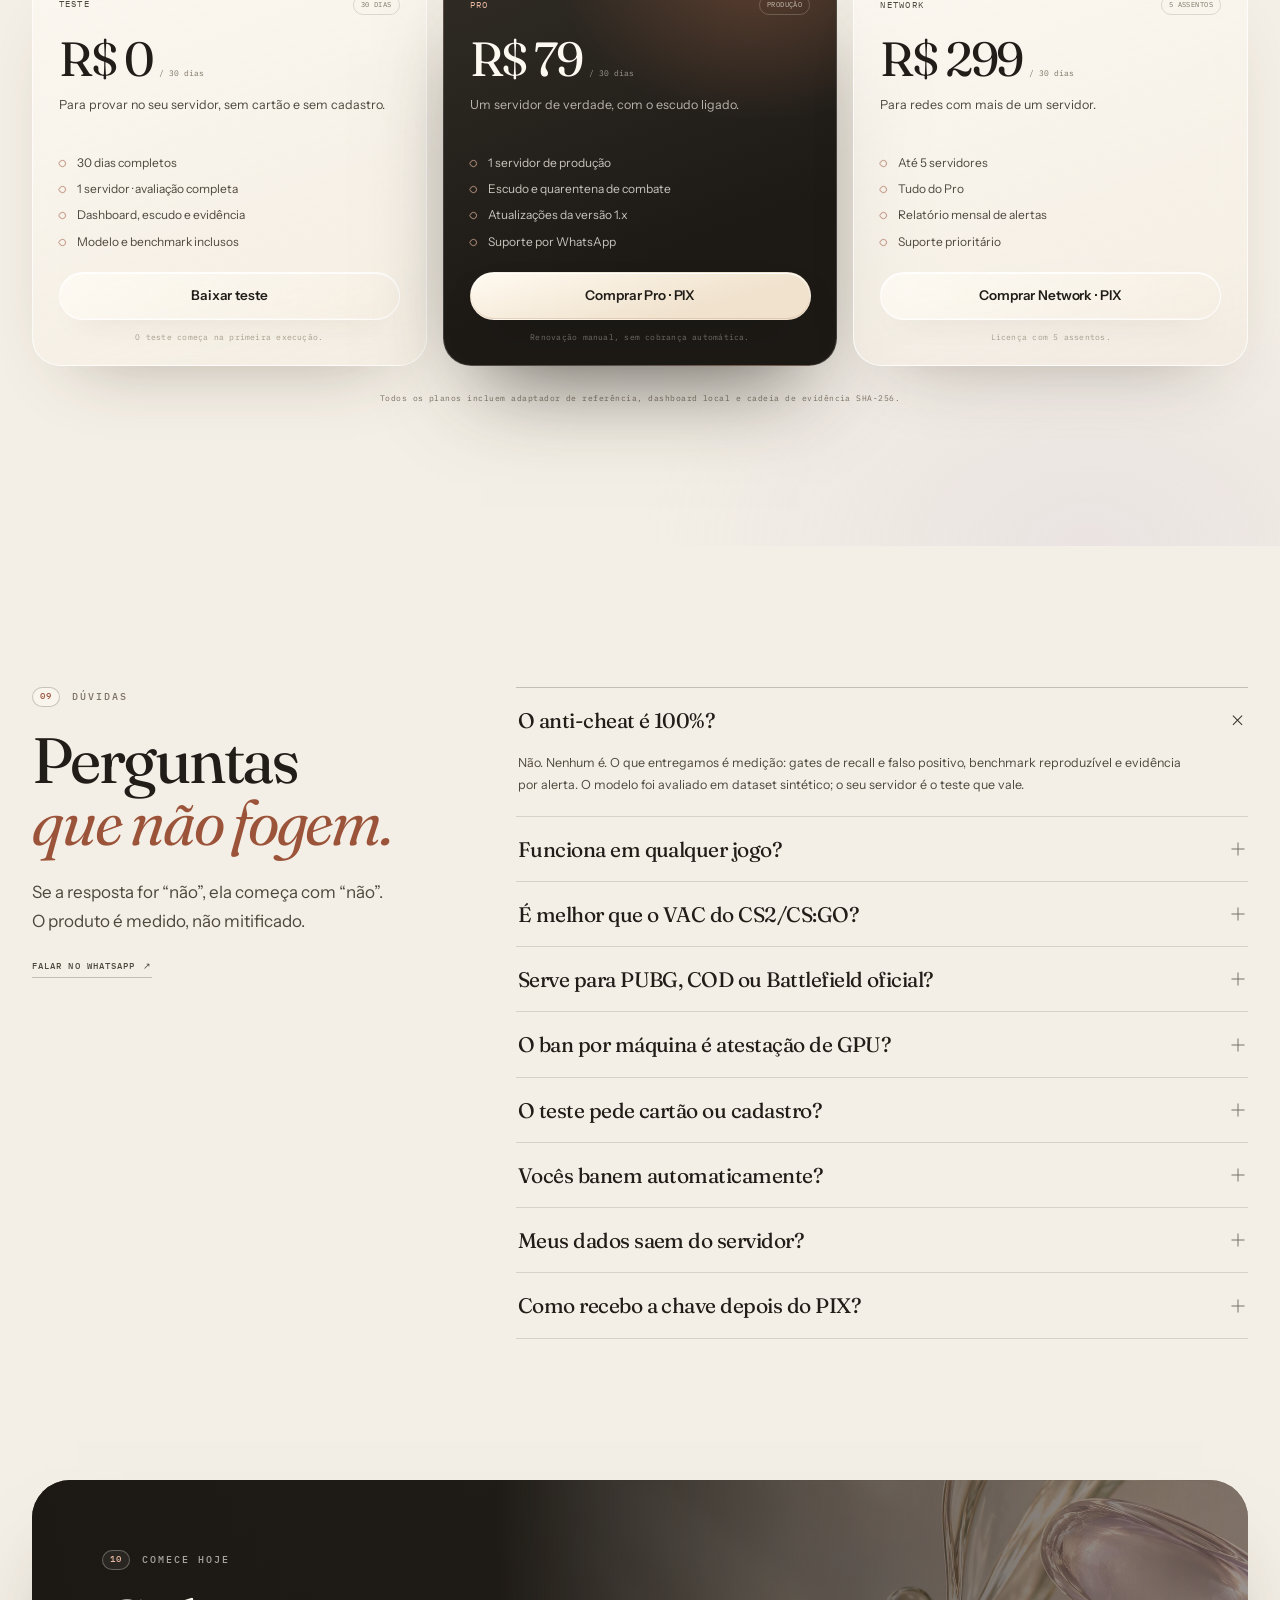
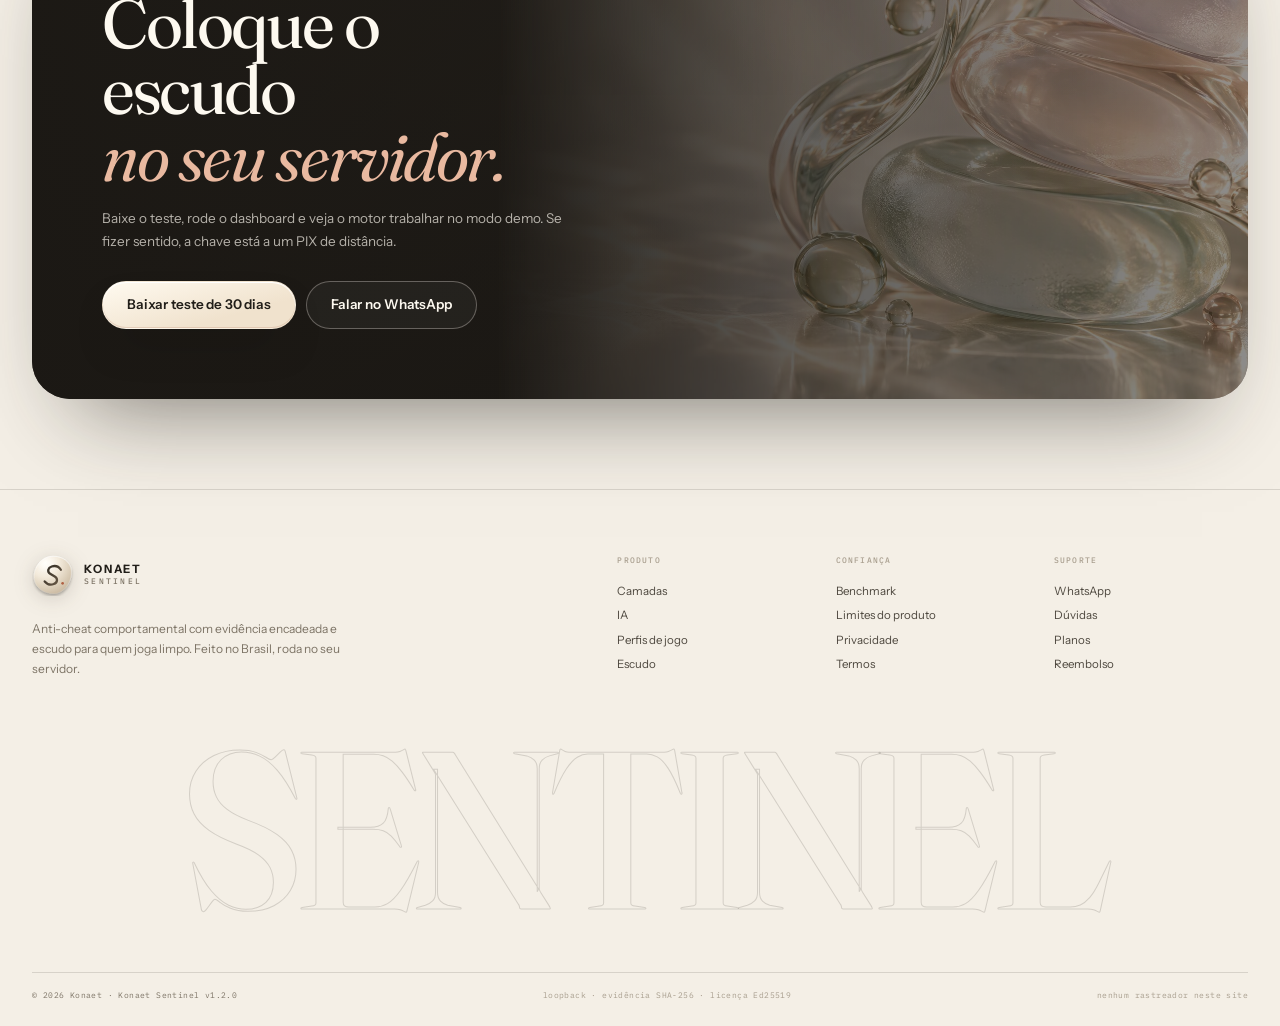
==== commit a0a29366: "feat: site 1.2 com robustez publicada e trial atualizado" ====
--- a/index.html
+++ b/index.html
@@ -130,7 +130,7 @@
 
     <div class="wrap hero-measure">
       <div class="measure"><strong>17</strong><span>sinais comportamentais</span></div>
-      <div class="measure"><strong>0,9993</strong><span>AUC por janela*</span></div>
+      <div class="measure"><strong>0,9996</strong><span>AUC por janela*</span></div>
       <div class="measure"><strong>5/5</strong><span>gates no benchmark</span></div>
       <div class="measure"><strong>0</strong><span>banimentos automáticos</span></div>
     </div>
@@ -247,8 +247,8 @@
           </div>
           <div class="ai-readout glass" aria-live="polite">
             <span class="tag-label">leitura do sinal</span>
-            <strong id="ai-signal">p90 da velocidade / limite</strong>
-            <p id="ai-signal-desc">Mede o quanto o p90 da velocidade passa do limite físico do perfil. É o primeiro sinal de speed.</p>
+            <strong id="ai-signal">velocidade líquida / limite</strong>
+            <p id="ai-signal-desc">Compara a mediana da velocidade líquida em pares de 0,25–0,6 s com o máximo legítimo do perfil. A mediana ignora atraso de rede em pares isolados; um cheat sustentado desloca todos os pares.</p>
             <span class="ai-value" id="ai-signal-value">0,82</span>
           </div>
         </div>
@@ -259,7 +259,7 @@
               <span class="tag-label">model card · sintético</span>
               <span class="status-pill"><i></i>calibrado</span>
             </div>
-            <div class="model-auc"><strong>0,9993</strong><span>AUC por janela*</span></div>
+            <div class="model-auc"><strong>0,9996</strong><span>AUC por janela*</span></div>
             <div class="model-facts">
               <div><span>features</span><b>17</b></div>
               <div><span>janela</span><b>30 s</b></div>
@@ -273,7 +273,7 @@
             <div class="contrib-head"><span class="tag-label">exemplo de contribuição</span><span>risco 0,94</span></div>
             <div class="contrib-row"><span>alcance p95</span><span class="bar"><i style="width:92%"></i></span><b>+0,36</b></div>
             <div class="contrib-row"><span>giros de mira</span><span class="bar"><i style="width:70%"></i></span><b>+0,27</b></div>
-            <div class="contrib-row"><span>velocidade p90</span><span class="bar"><i style="width:48%"></i></span><b>+0,18</b></div>
+            <div class="contrib-row"><span>velocidade (mediana)</span><span class="bar"><i style="width:48%"></i></span><b>+0,18</b></div>
             <div class="contrib-row is-negative"><span>CV de cliques</span><span class="bar"><i style="width:26%"></i></span><b>−0,07</b></div>
           </div>
 
@@ -440,7 +440,7 @@
         </div>
         <div class="demo-command">
           <span class="tag-label">comando aplicado no servidor</span>
-          <code id="demo-command">cancel_hits · quarantine_combat</code>
+          <code id="demo-command">cancel_hits · conceal_targets</code>
         </div>
         <p class="demo-note" id="demo-note">Exemplo ilustrativo. O adaptador decide como aplicar cada comando.</p>
       </div>
@@ -455,7 +455,7 @@
         <h2 class="reveal">Prova,<br><em>não promessa.</em></h2>
         <div class="proof-score reveal">
           <span>AUC por janela*</span>
-          <strong>0,9993</strong>
+          <strong>0,9996</strong>
           <small>dataset sintético · 224 sessões · 2.240 janelas</small>
         </div>
       </div>
@@ -467,21 +467,23 @@
             <tr><td>Regras pegam cheats overt</td><td>≥ 0,90</td><td>1,000</td><td><span class="pass">PASS</span></td></tr>
             <tr><td>Híbrido pega cheats stealth</td><td>≥ 0,80</td><td>1,000</td><td><span class="pass">PASS</span></td></tr>
             <tr><td>Falso positivo por sessão legítima</td><td>≤ 0,02</td><td>0,000</td><td><span class="pass">PASS</span></td></tr>
-            <tr><td>AUC do modelo por janela</td><td>≥ 0,90</td><td>0,9993</td><td><span class="pass">PASS</span></td></tr>
+            <tr><td>AUC do modelo por janela</td><td>≥ 0,90</td><td>0,9996</td><td><span class="pass">PASS</span></td></tr>
             <tr><td>Recall híbrido geral</td><td>≥ 0,85</td><td>1,000</td><td><span class="pass">PASS</span></td></tr>
           </tbody>
         </table>
         <div class="proof-side">
           <p class="proof-disclaimer">*Sintético, gerado pelo simulador no mesmo protocolo do jogo. Prova o pipeline e os gates <em>neste</em> dataset; não prova generalização para o seu servidor. A validação em produção usa telemetria rotulada sua.</p>
+          <p class="proof-robust">Robustez em 4 seeds × 9 cenários (perda, duplicata, ruído, atraso, teleporte legítimo): pior falso positivo 0,000, pior recall 1,000, AUC mínima 0,999.</p>
           <a class="quiet-link" href="assets/benchmark.json" target="_blank" rel="noopener">abrir benchmark.json <span aria-hidden="true">↗</span></a>
+          <a class="quiet-link" href="assets/robustness.json" target="_blank" rel="noopener">abrir robustness.json <span aria-hidden="true">↗</span></a>
           <button class="copy-btn" data-copy="train" type="button">copiar comando de reprodução <span>⧉</span></button>
         </div>
       </div>
 
       <div class="proof-live reveal">
         <figure class="proof-shot">
-          <img src="assets/proof-dashboard.gif" alt="Gravação do dashboard local do Konaet Sentinel 1.1.0 com 14 sessões, riscos, evidências e quarentena" width="1000" height="672" loading="lazy">
-          <figcaption>gravação do binário 1.1.0 em modo demo · 14 sessões reais do simulador · nenhuma tela encenada no navegador</figcaption>
+          <img src="assets/proof-dashboard.gif" alt="Gravação do dashboard local do Konaet Sentinel 1.2.0 com sessões, riscos, evidências e quarentena" width="1000" height="672" loading="lazy">
+          <figcaption>gravação do binário 1.2.0 em modo demo · sessões reais do simulador · nenhuma tela encenada no navegador</figcaption>
         </figure>
         <div class="proof-terminal">
           <div class="term-head"><span>konaet-sentinel.exe prove</span><b>PASS 6/6</b></div>
@@ -490,7 +492,7 @@
 [PASS] nenhum ban automático  0 bans
 [PASS] unidade DayZ = m/s     30.00 m/s
 [PASS] perfil CS2/CS:GO       regras
-[PASS] modelo carregado       ed04aaa9...
+[PASS] modelo carregado       fc4c3f7a...
 
 RESULTADO: PASS · 6/6 gates</code></pre>
           <p>O mesmo comando que você roda no seu PC. Dataset sintético, motor real: prova o pipeline e as regras; não prova detecção no seu servidor.</p>
@@ -645,7 +647,7 @@
     </div>
     <div class="footer-word" aria-hidden="true">SENTINEL</div>
     <div class="footer-bottom">
-      <span>© <span id="year">2026</span> Konaet · Konaet Sentinel v1.1.0</span>
+      <span>© <span id="year">2026</span> Konaet · Konaet Sentinel v1.2.0</span>
       <span class="footer-mono">loopback · evidência SHA-256 · licença Ed25519</span>
       <span class="footer-mono">nenhum rastreador neste site</span>
     </div>
--- a/styles.css
+++ b/styles.css
@@ -1827,6 +1827,17 @@
 .proof-side { display: flex; flex-direction: column; align-items: flex-start; gap: 14px; padding-left: 30px; border-left: 1px solid var(--line); }
 .proof-disclaimer { font-size: 10.5px; line-height: 1.65; color: var(--muted); }
 .proof-disclaimer em { font-style: italic; color: var(--ink-soft); }
+.proof-robust {
+  font-family: var(--mono);
+  font-size: 10px;
+  line-height: 1.7;
+  letter-spacing: 0.01em;
+  color: var(--ink-soft);
+  padding: 10px 12px;
+  border: 1px solid var(--line);
+  border-radius: 10px;
+  background: rgba(255, 255, 255, 0.34);
+}
 .proof-live {
   display: grid;
   grid-template-columns: minmax(0, 1.32fr) minmax(300px, 0.68fr);
@@ -2269,6 +2280,7 @@
   .proof-table-wrap { grid-template-columns: 1fr; }
   .proof-side { padding-left: 0; border-left: 0; border-top: 1px solid var(--line); padding-top: 16px; display: grid; grid-template-columns: 1fr auto; align-items: start; }
   .proof-disclaimer { grid-column: 1 / -1; }
+  .proof-robust { grid-column: 1 / -1; }
   .faq-grid { grid-template-columns: 1fr; gap: 32px; }
   .faq-intro { position: static; }
   .footer-top { grid-template-columns: 1fr; gap: 34px; }
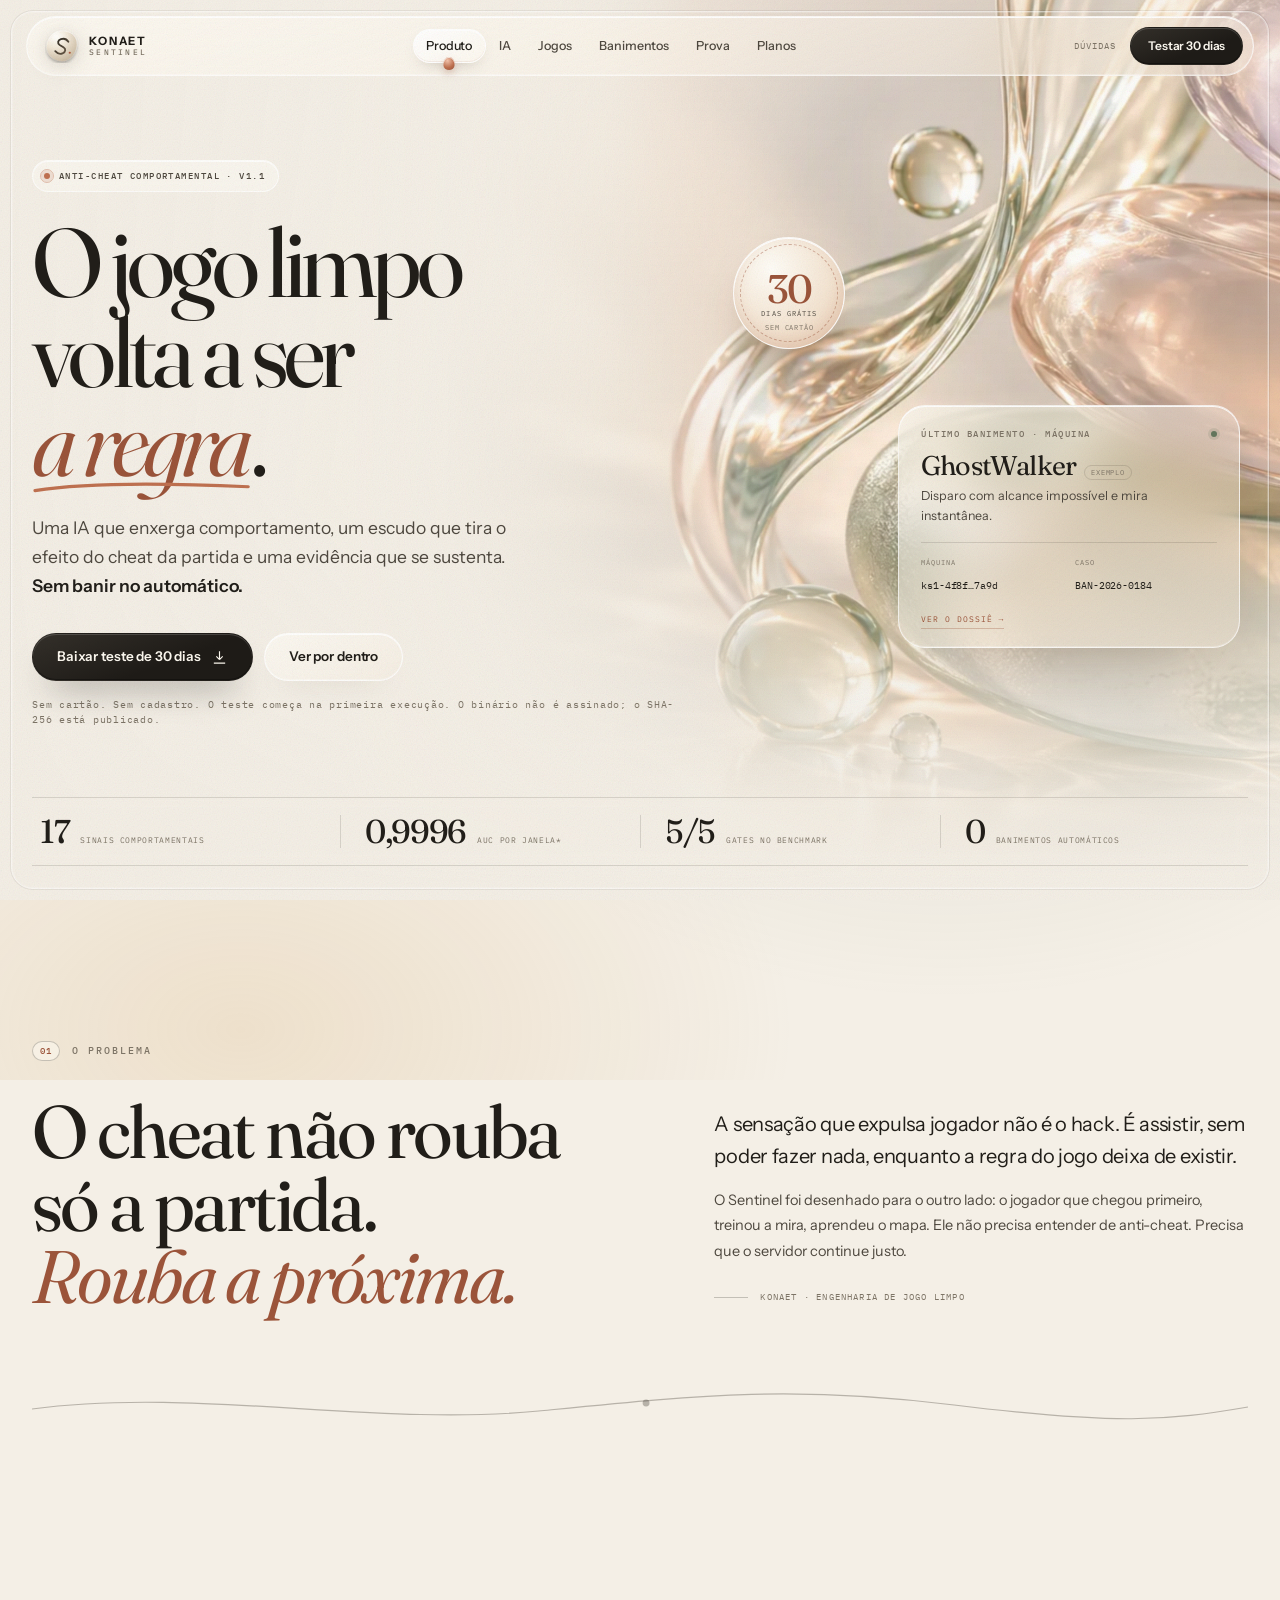
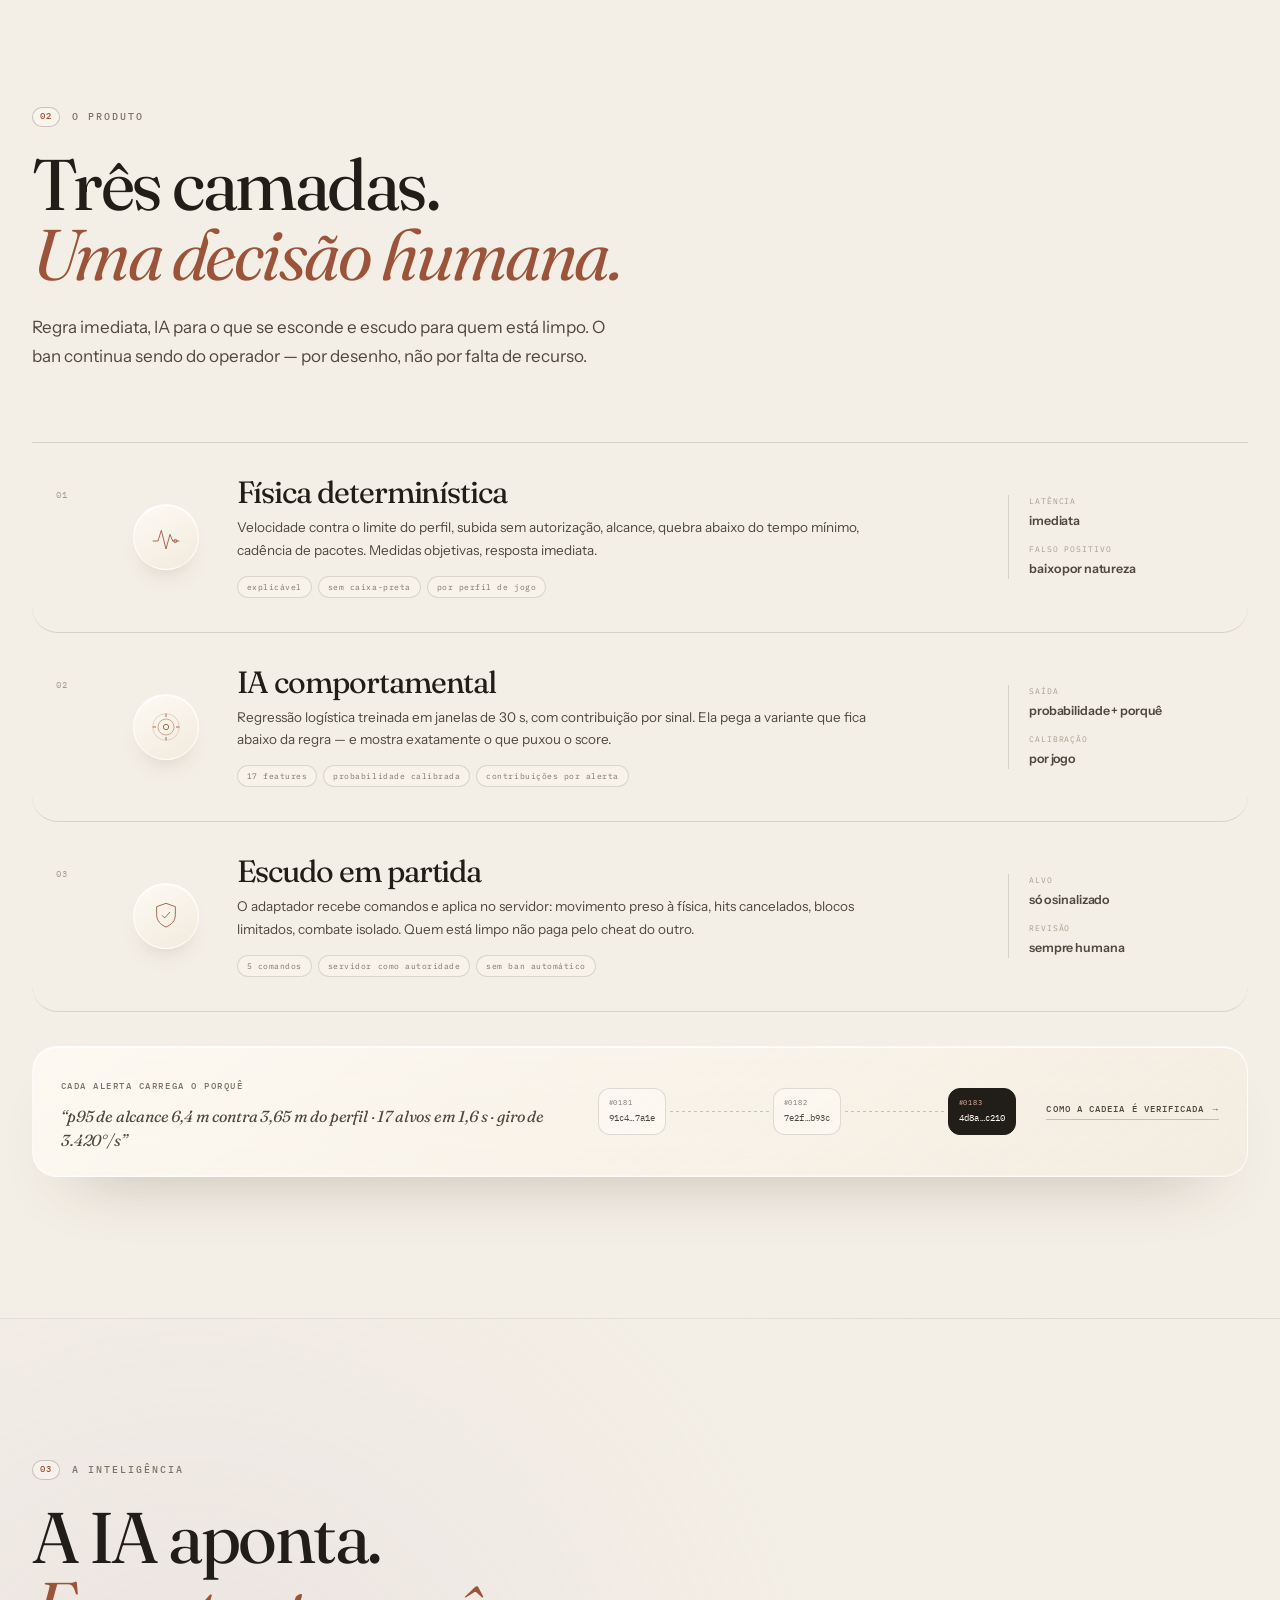
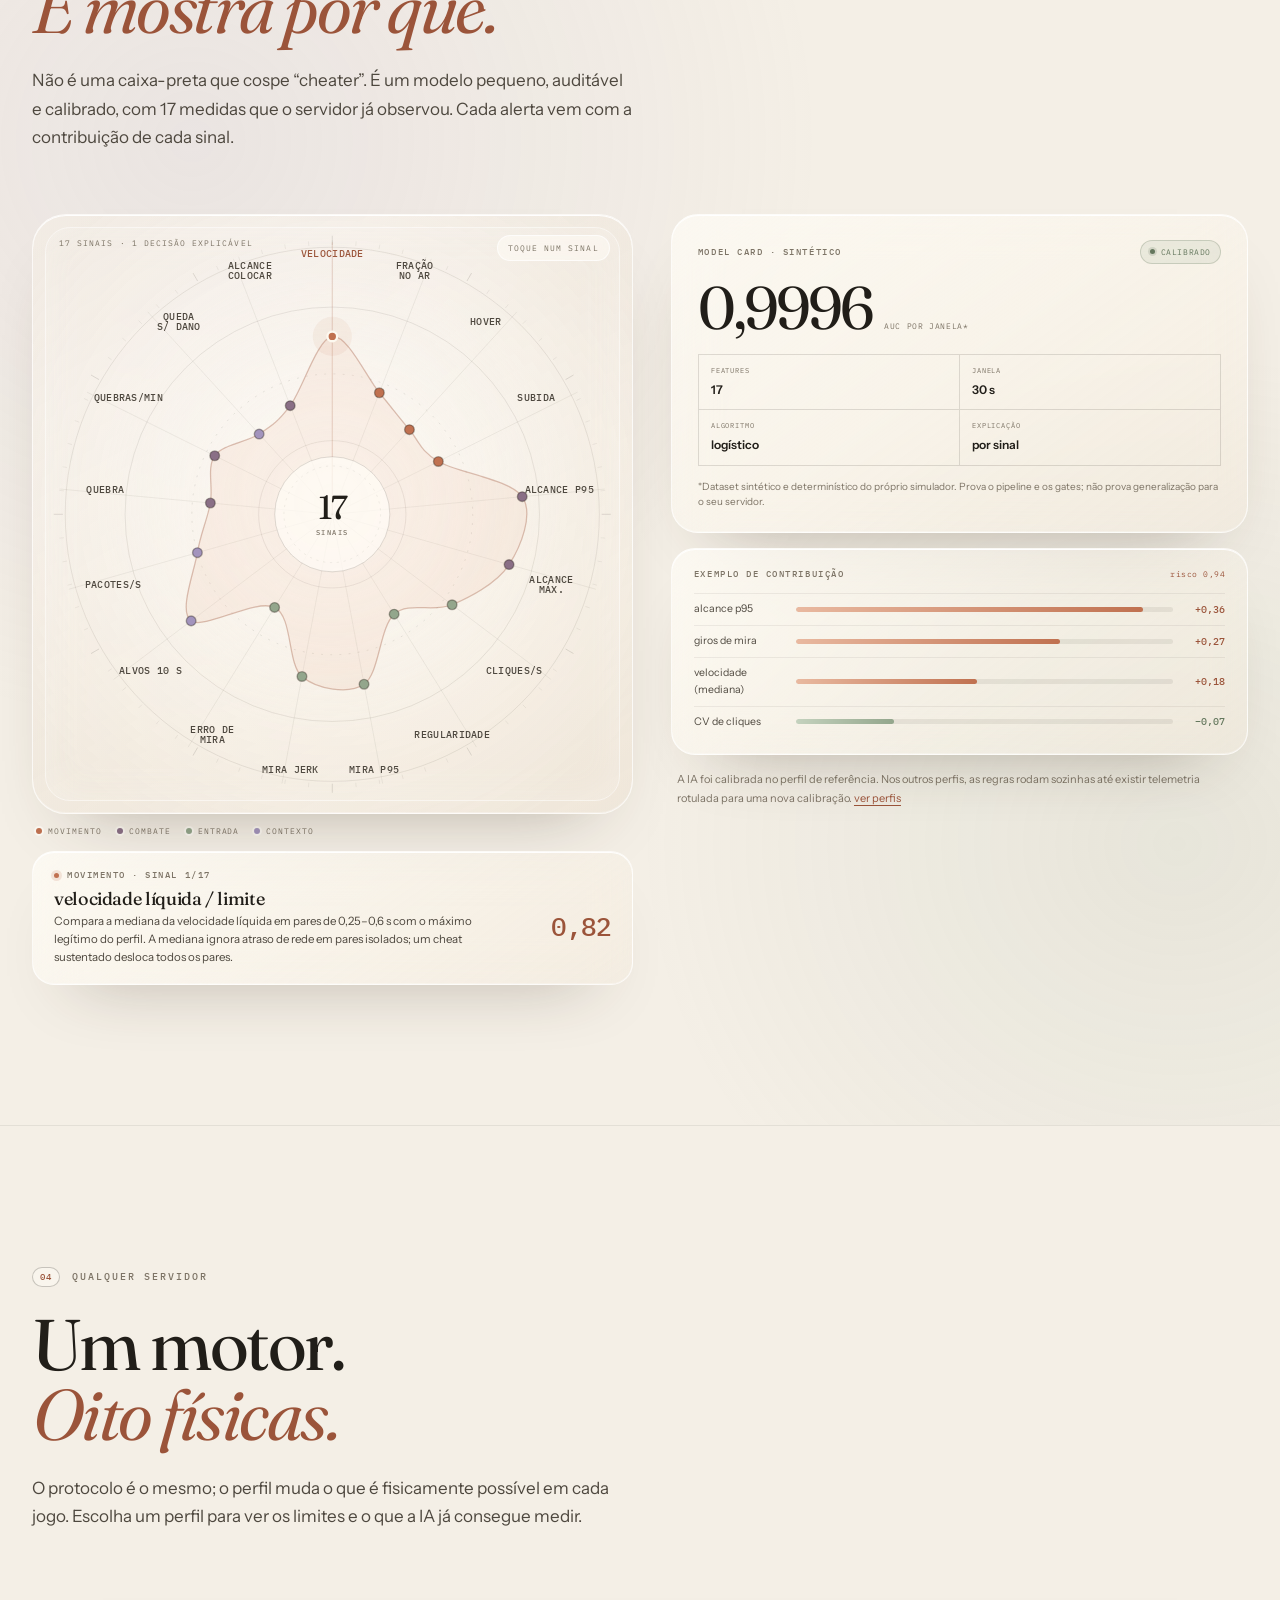
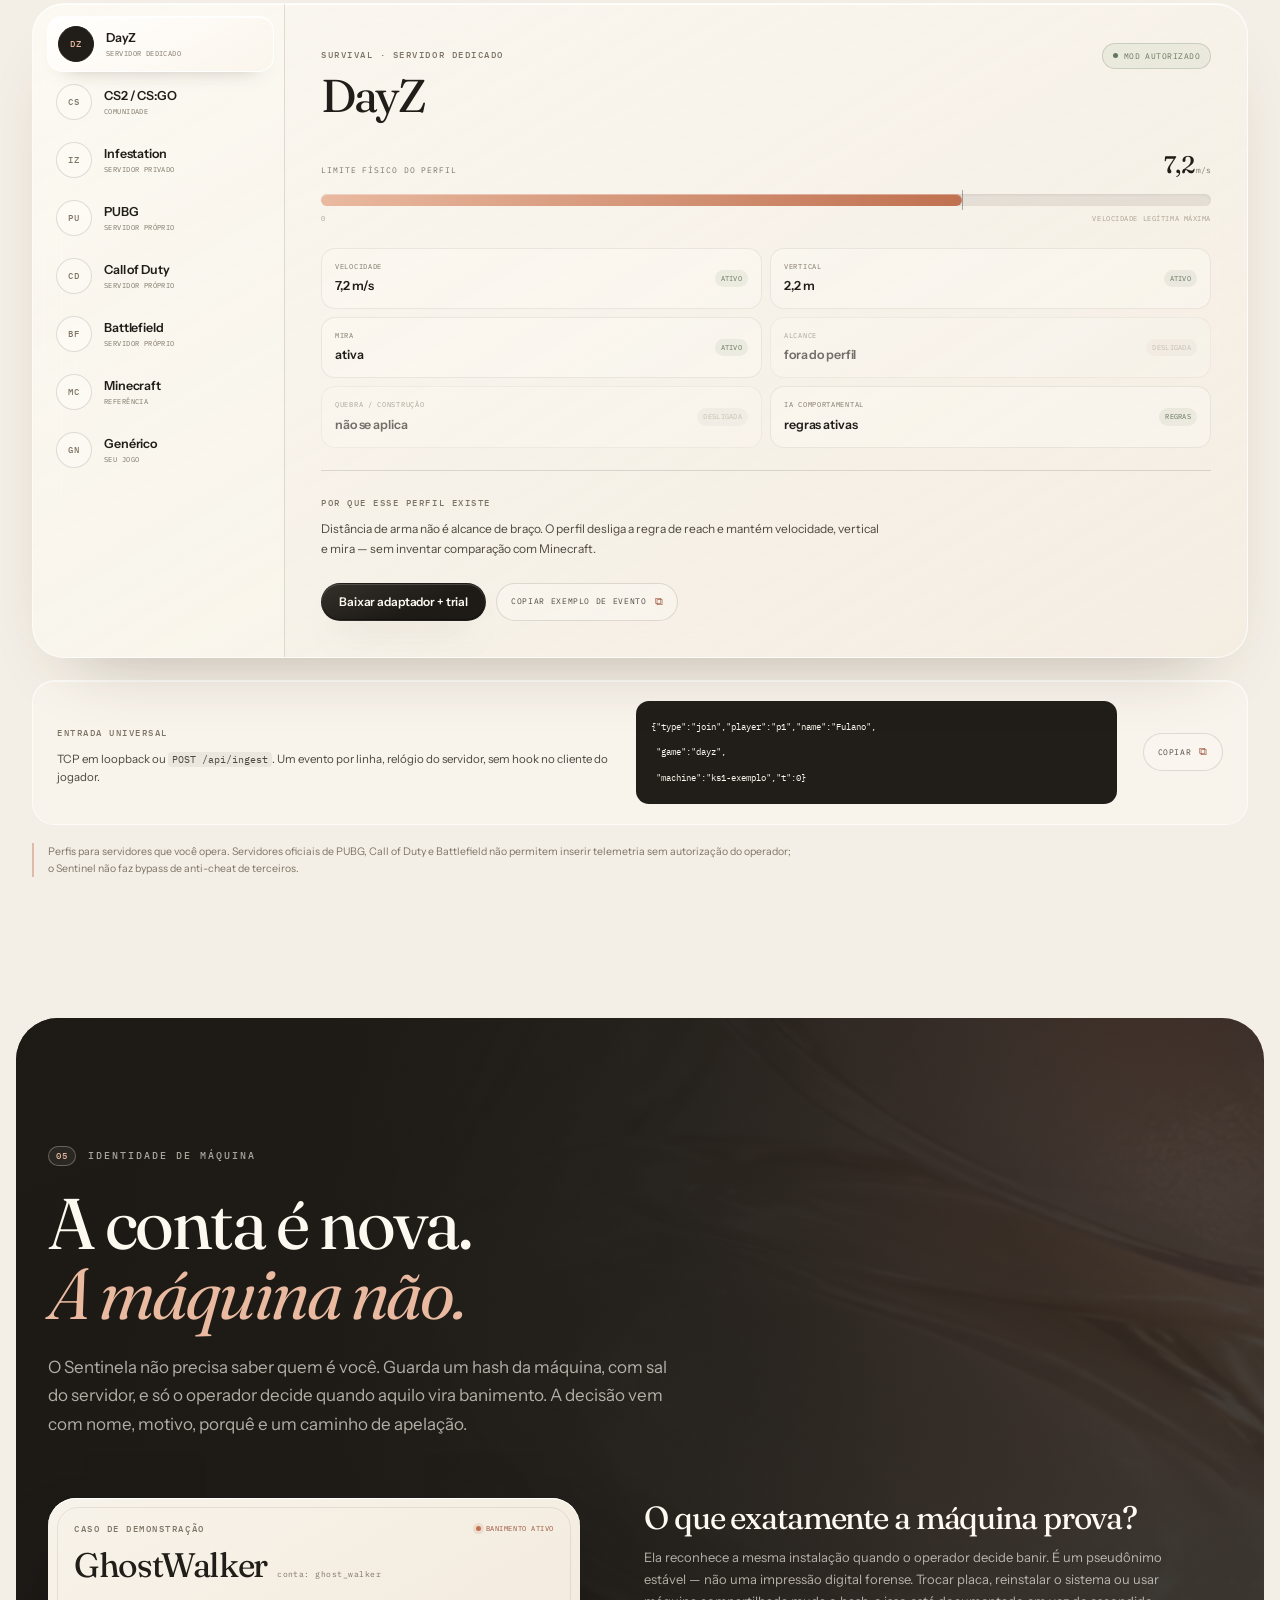
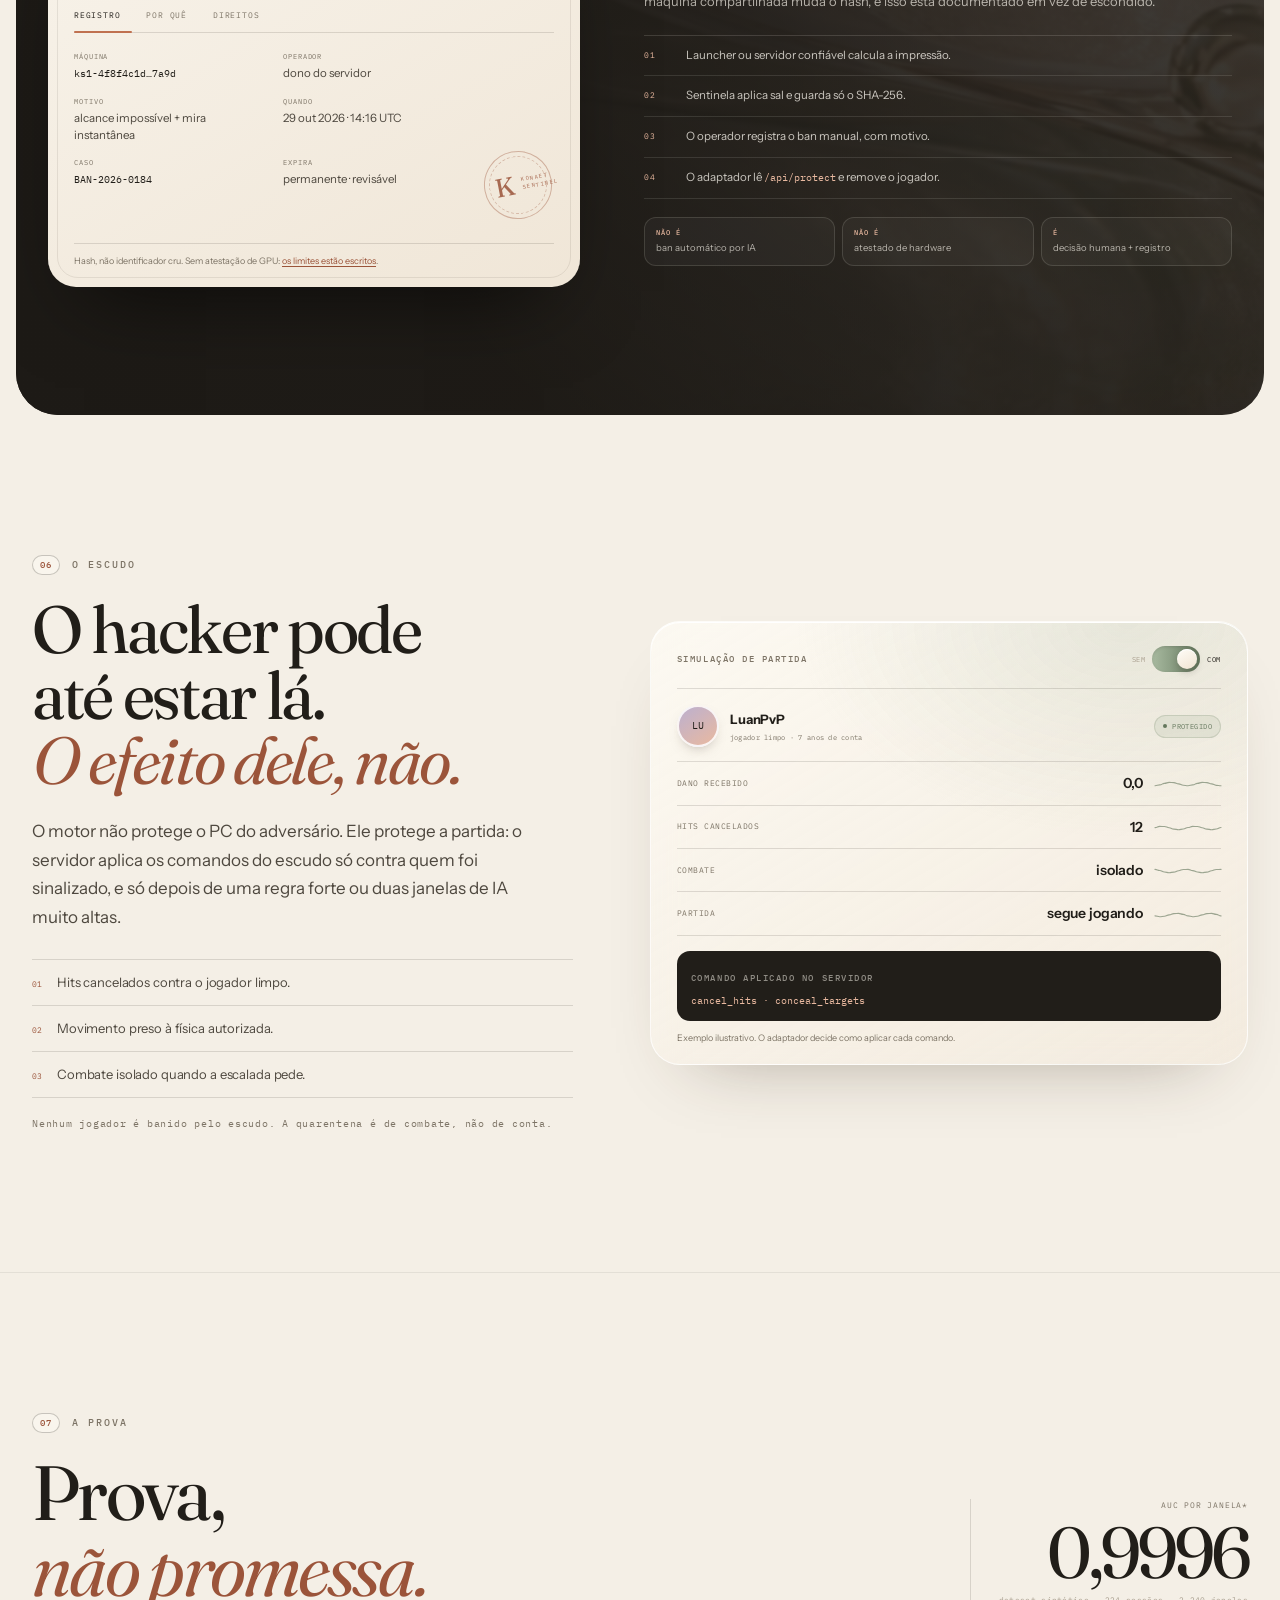
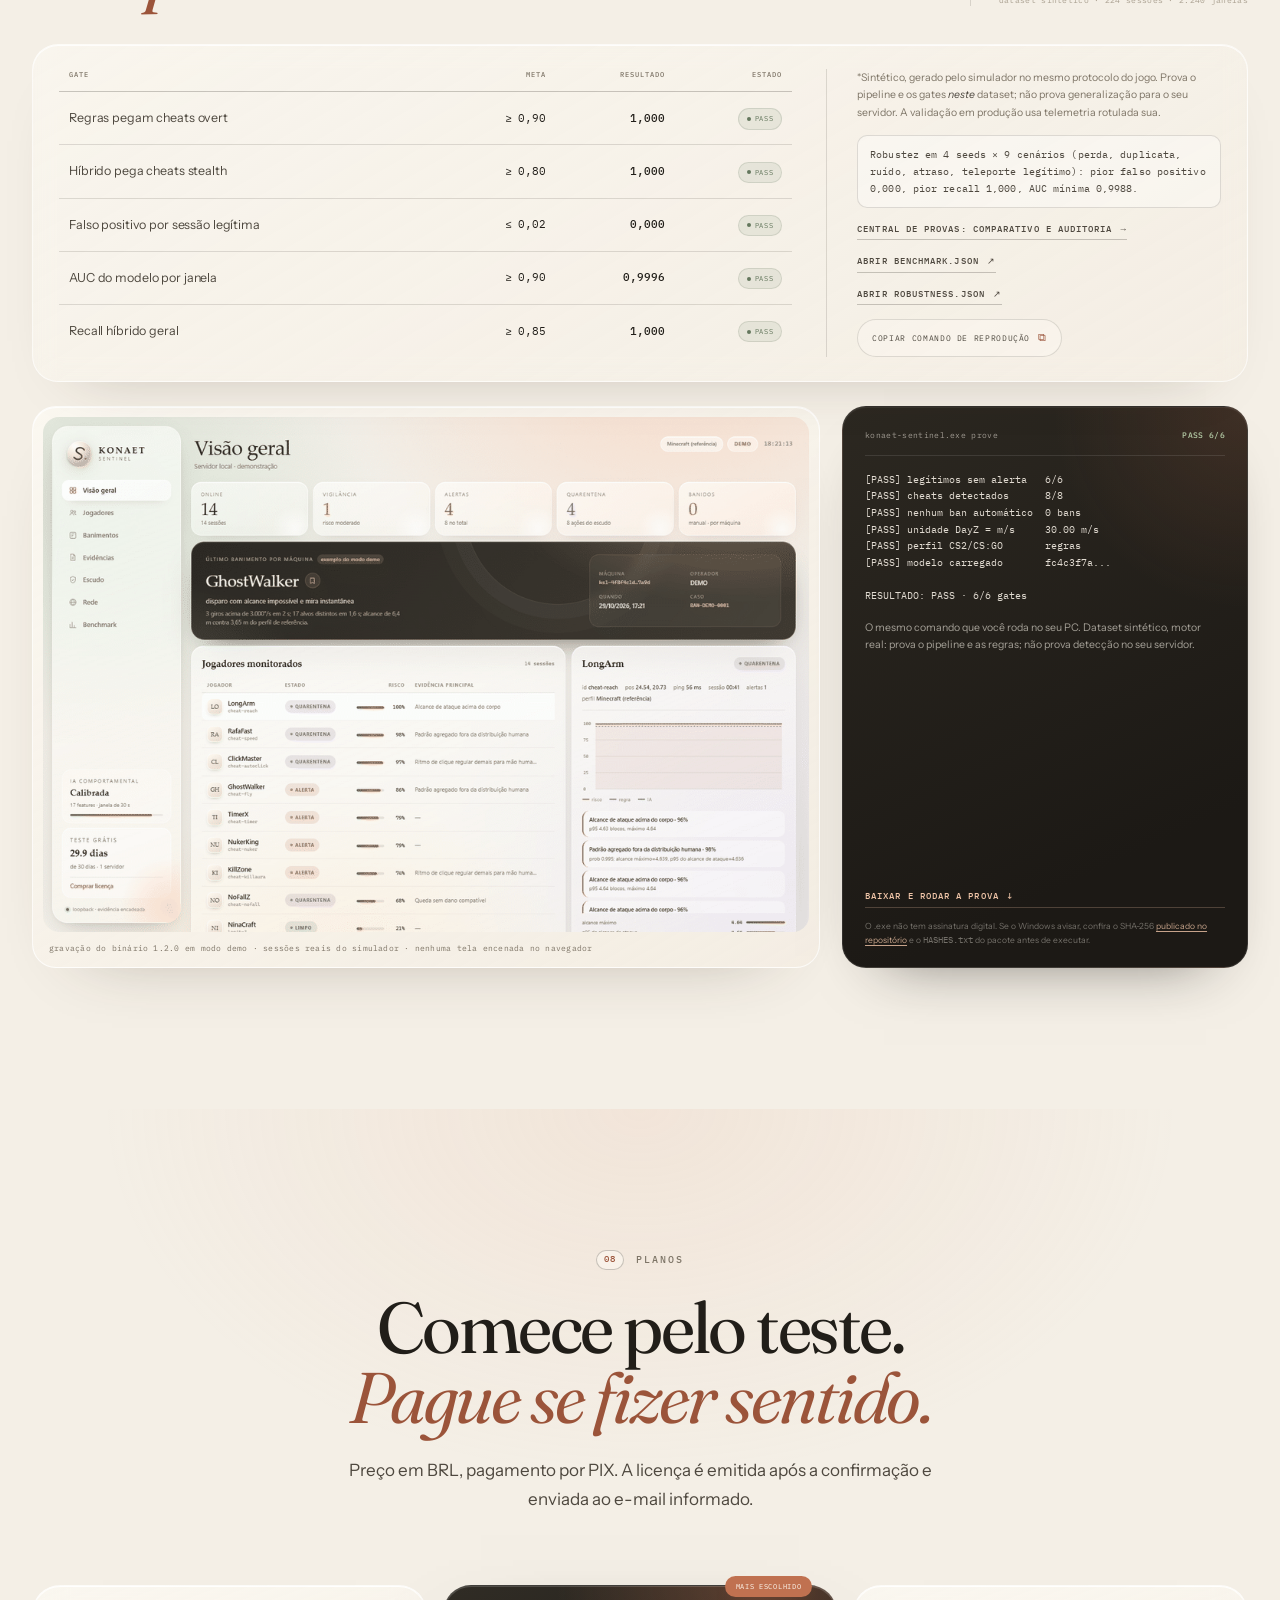
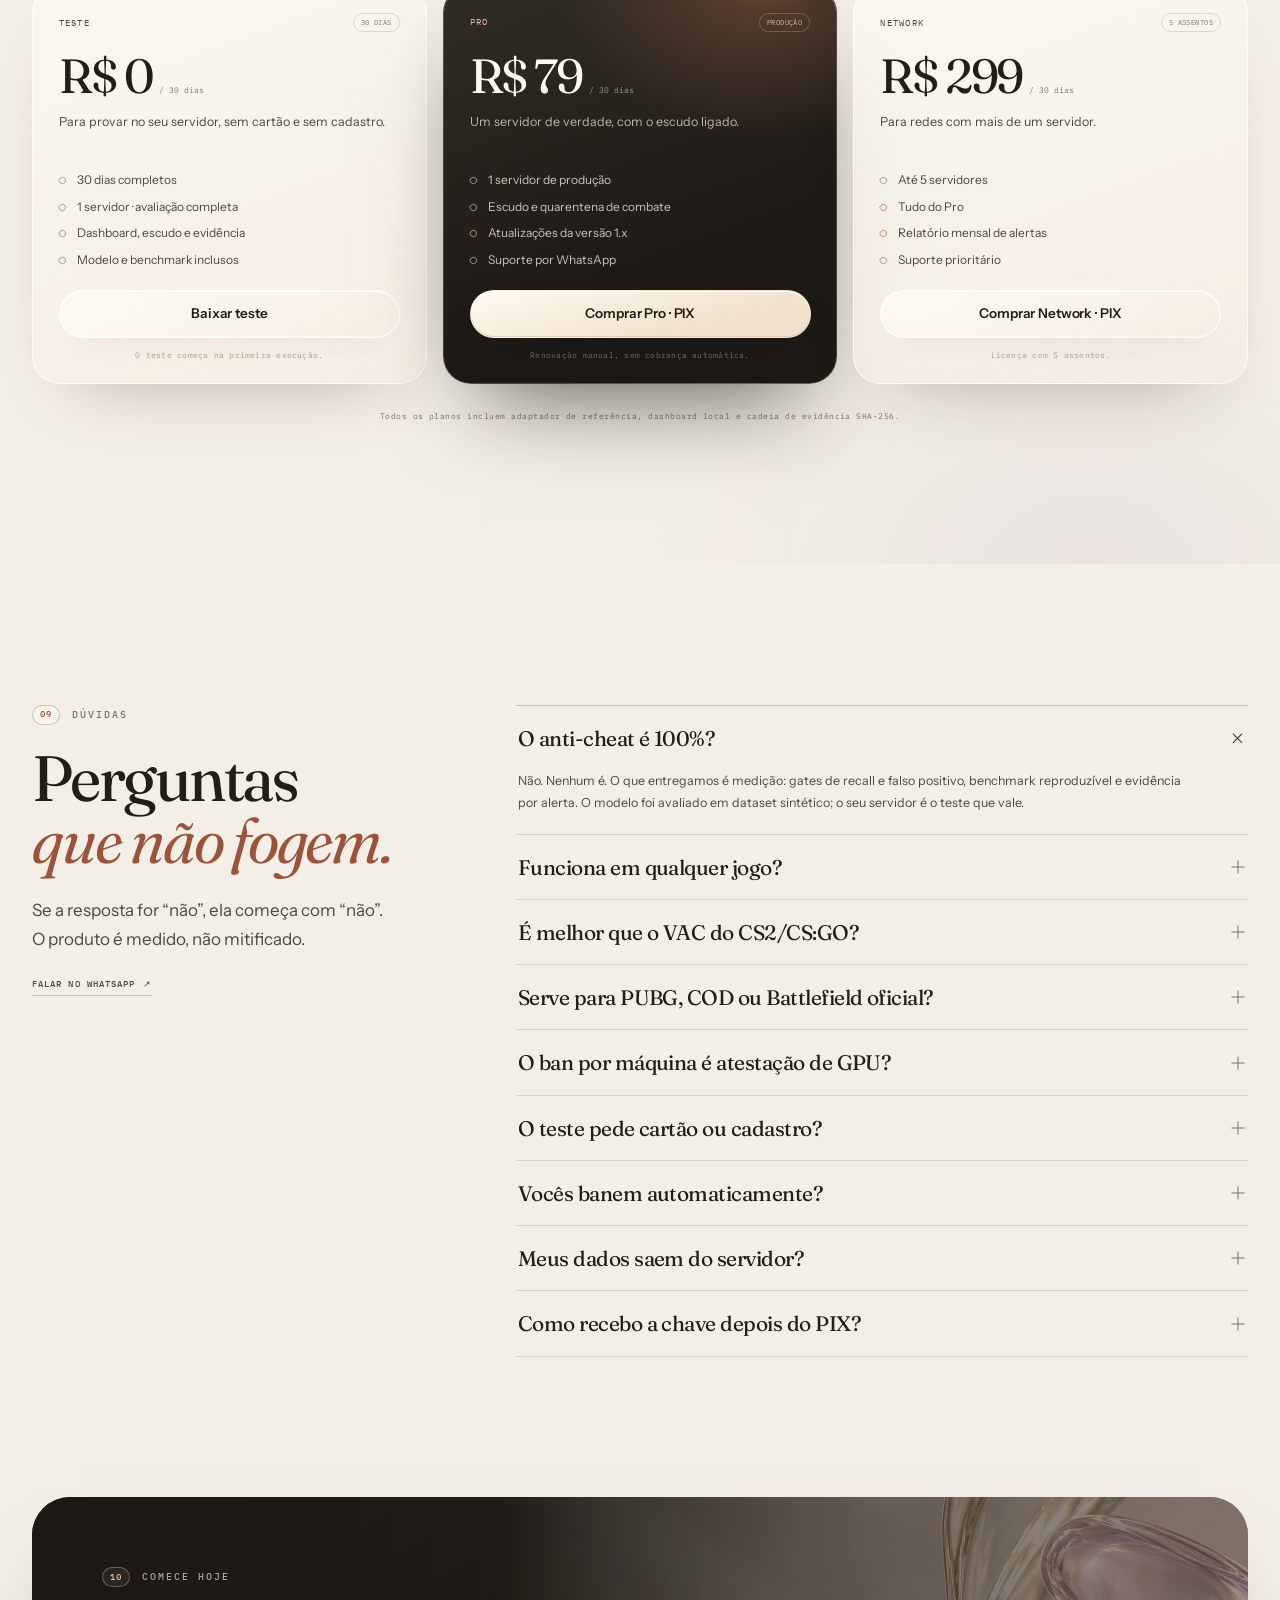
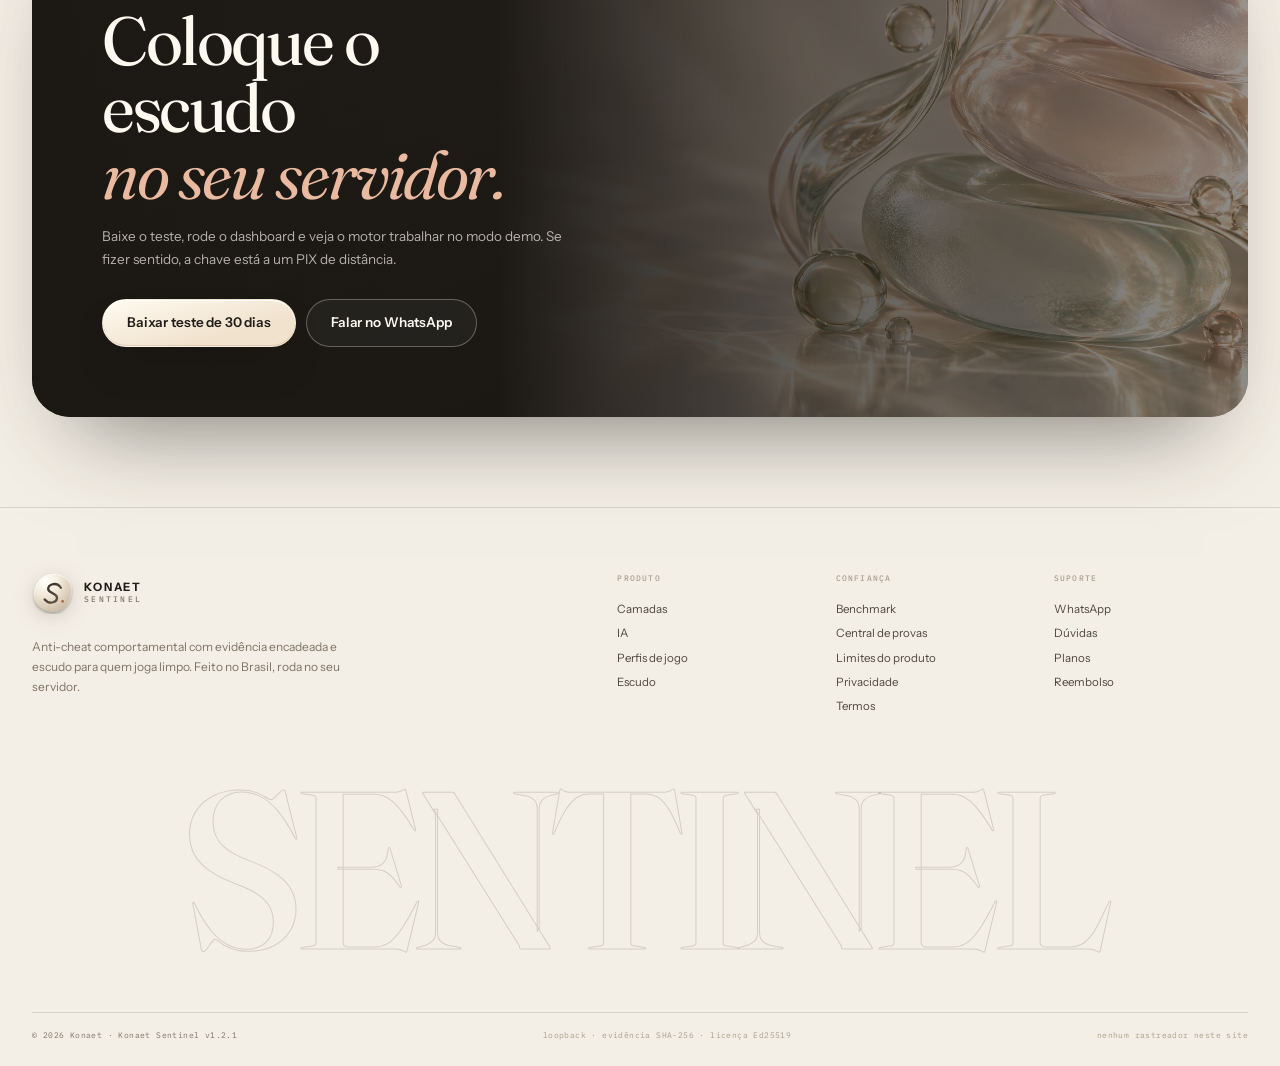
==== commit d8bb085b: "feat: central de provas e trial 1.2.1 Publica comparação de arquitetura com fontes oficiais, auditor" ====
--- a/index.html
+++ b/index.html
@@ -473,7 +473,8 @@
         </table>
         <div class="proof-side">
           <p class="proof-disclaimer">*Sintético, gerado pelo simulador no mesmo protocolo do jogo. Prova o pipeline e os gates <em>neste</em> dataset; não prova generalização para o seu servidor. A validação em produção usa telemetria rotulada sua.</p>
-          <p class="proof-robust">Robustez em 4 seeds × 9 cenários (perda, duplicata, ruído, atraso, teleporte legítimo): pior falso positivo 0,000, pior recall 1,000, AUC mínima 0,999.</p>
+          <p class="proof-robust">Robustez em 4 seeds × 9 cenários (perda, duplicata, ruído, atraso, teleporte legítimo): pior falso positivo 0,000, pior recall 1,000, AUC mínima 0,9988.</p>
+          <a class="quiet-link" href="provas.html">central de provas: comparativo e auditoria <span aria-hidden="true">→</span></a>
           <a class="quiet-link" href="assets/benchmark.json" target="_blank" rel="noopener">abrir benchmark.json <span aria-hidden="true">↗</span></a>
           <a class="quiet-link" href="assets/robustness.json" target="_blank" rel="noopener">abrir robustness.json <span aria-hidden="true">↗</span></a>
           <button class="copy-btn" data-copy="train" type="button">copiar comando de reprodução <span>⧉</span></button>
@@ -641,13 +642,13 @@
       </div>
       <div class="footer-cols">
         <div><h4>Produto</h4><a href="#produto">Camadas</a><a href="#ia">IA</a><a href="#jogos">Perfis de jogo</a><a href="#escudo">Escudo</a></div>
-        <div><h4>Confiança</h4><a href="#prova">Benchmark</a><a href="legal.html#limitacao">Limites do produto</a><a href="legal.html#privacidade">Privacidade</a><a href="legal.html#termos">Termos</a></div>
+        <div><h4>Confiança</h4><a href="#prova">Benchmark</a><a href="provas.html">Central de provas</a><a href="legal.html#limitacao">Limites do produto</a><a href="legal.html#privacidade">Privacidade</a><a href="legal.html#termos">Termos</a></div>
         <div><h4>Suporte</h4><a href="https://wa.me/message/43CXZJ7NW2FPDO" target="_blank" rel="noopener">WhatsApp</a><a href="#faq">Dúvidas</a><a href="#planos">Planos</a><a href="legal.html#reembolso">Reembolso</a></div>
       </div>
     </div>
     <div class="footer-word" aria-hidden="true">SENTINEL</div>
     <div class="footer-bottom">
-      <span>© <span id="year">2026</span> Konaet · Konaet Sentinel v1.2.0</span>
+      <span>© <span id="year">2026</span> Konaet · Konaet Sentinel v1.2.1</span>
       <span class="footer-mono">loopback · evidência SHA-256 · licença Ed25519</span>
       <span class="footer-mono">nenhum rastreador neste site</span>
     </div>
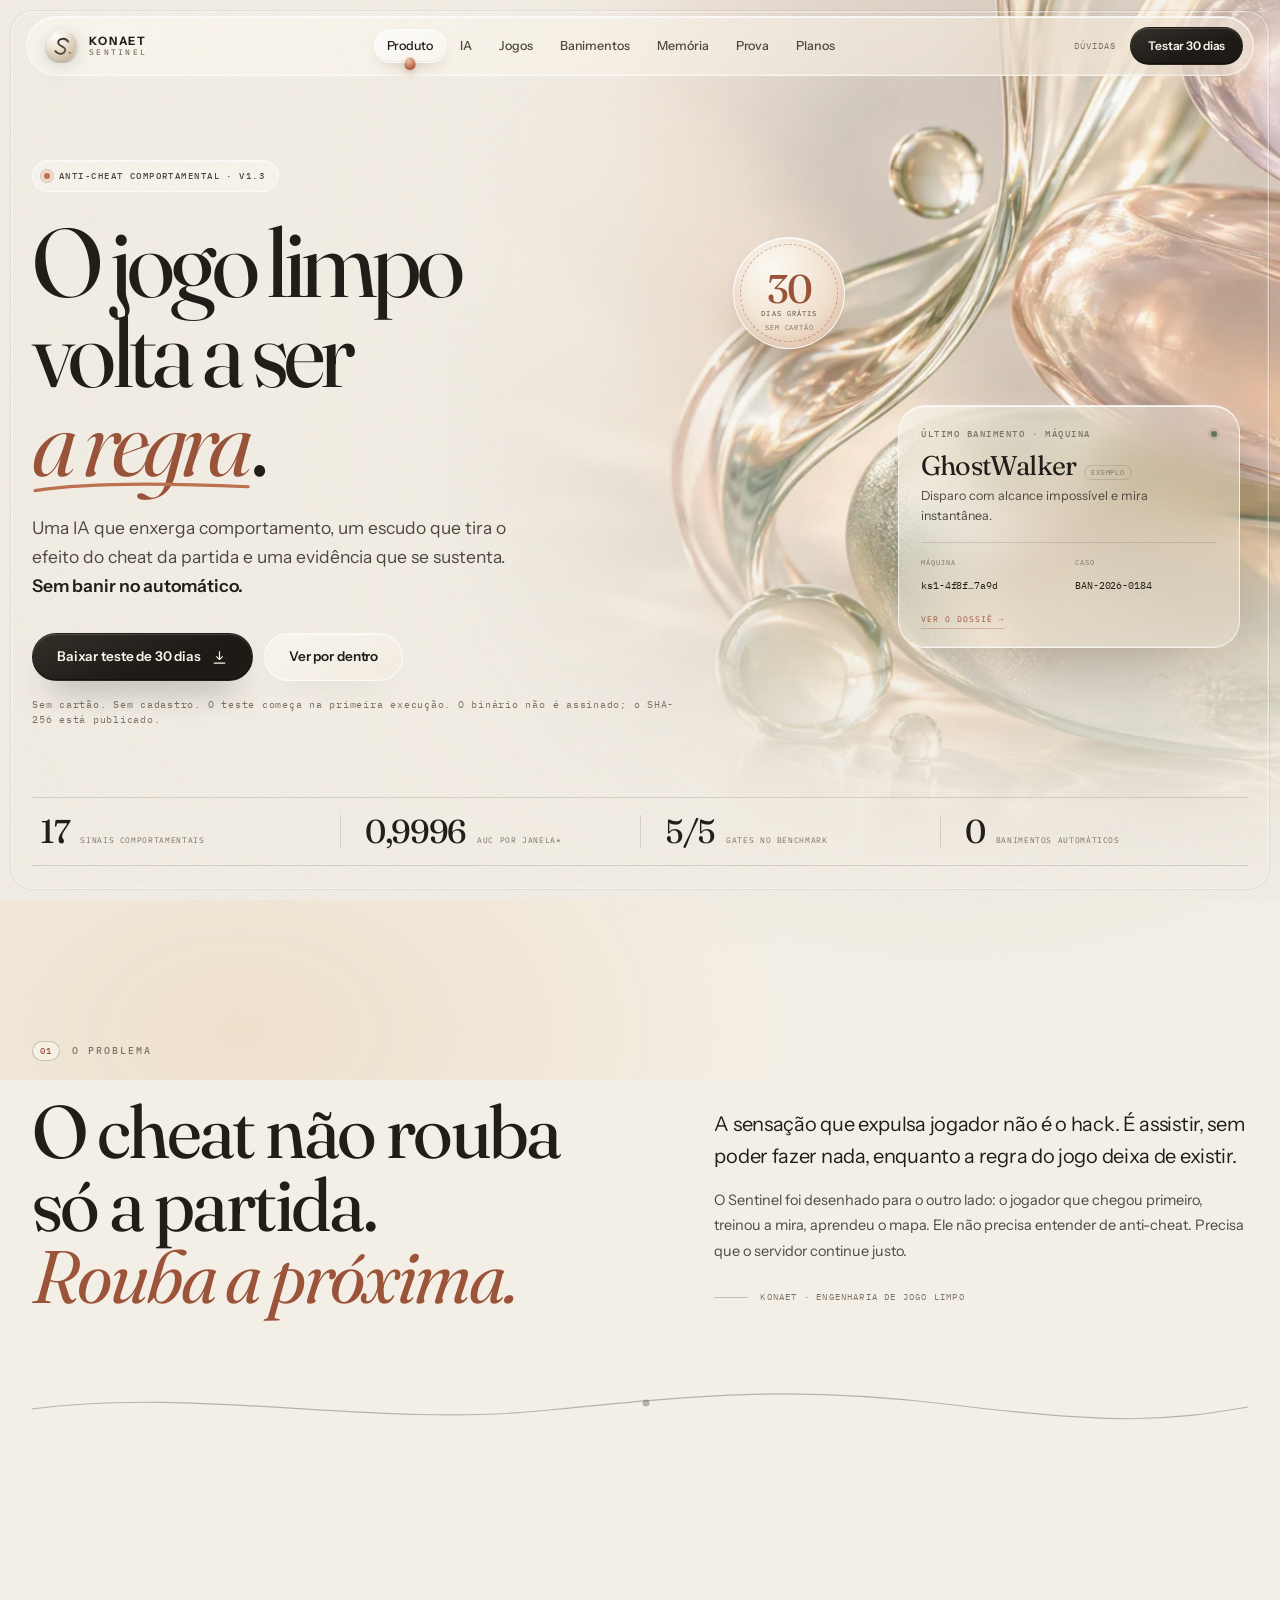
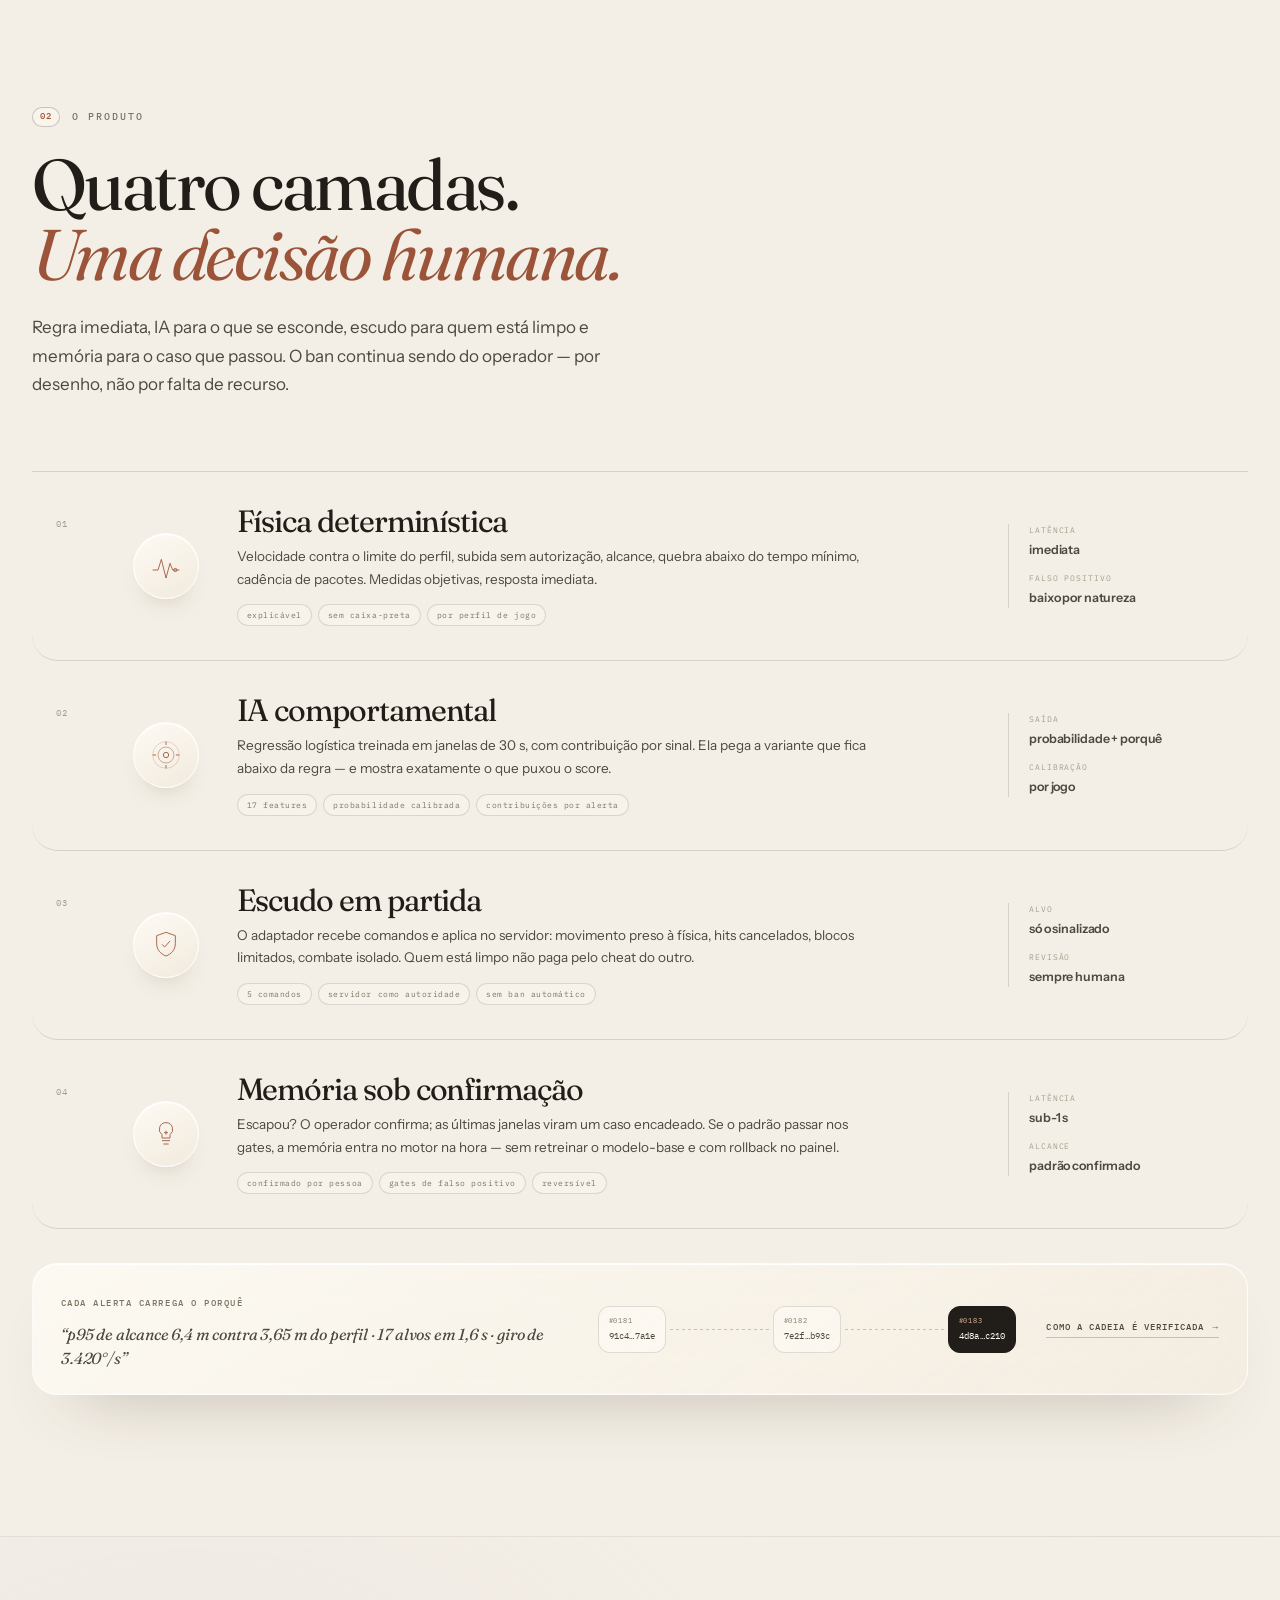
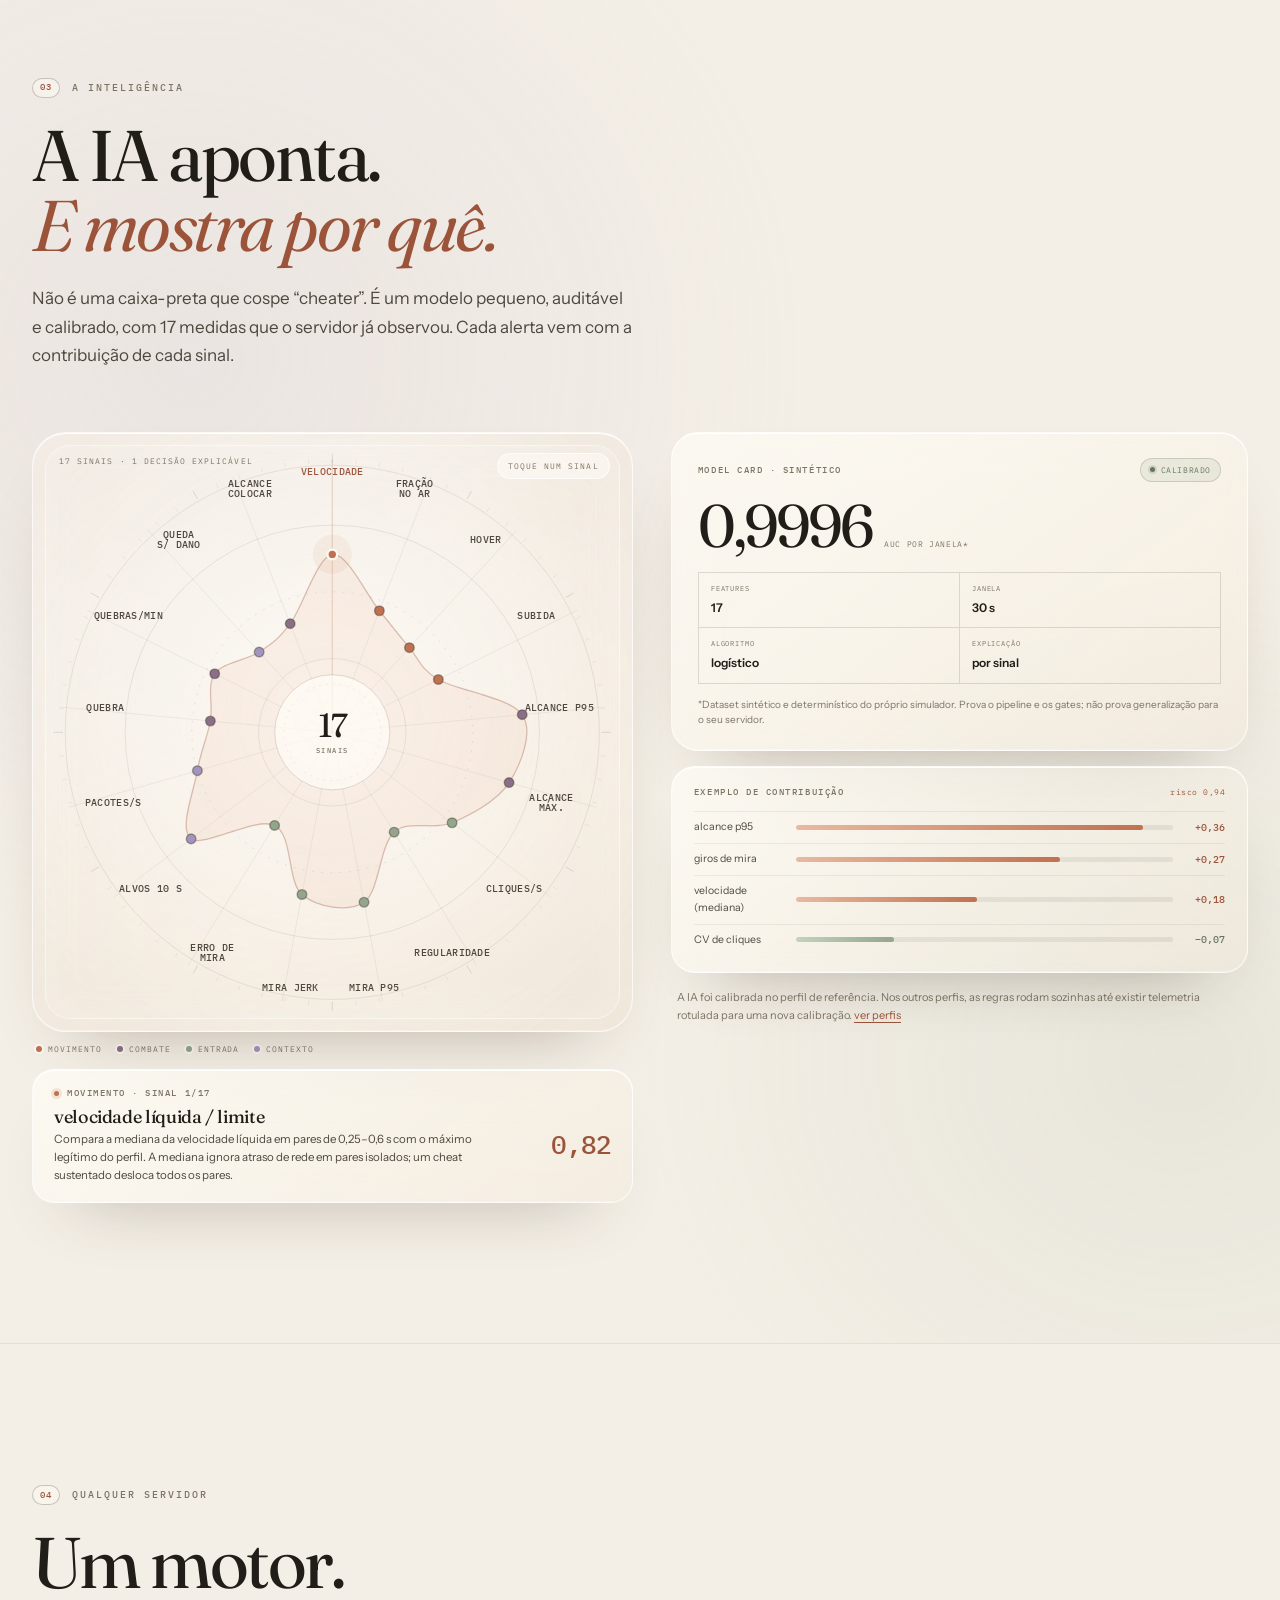
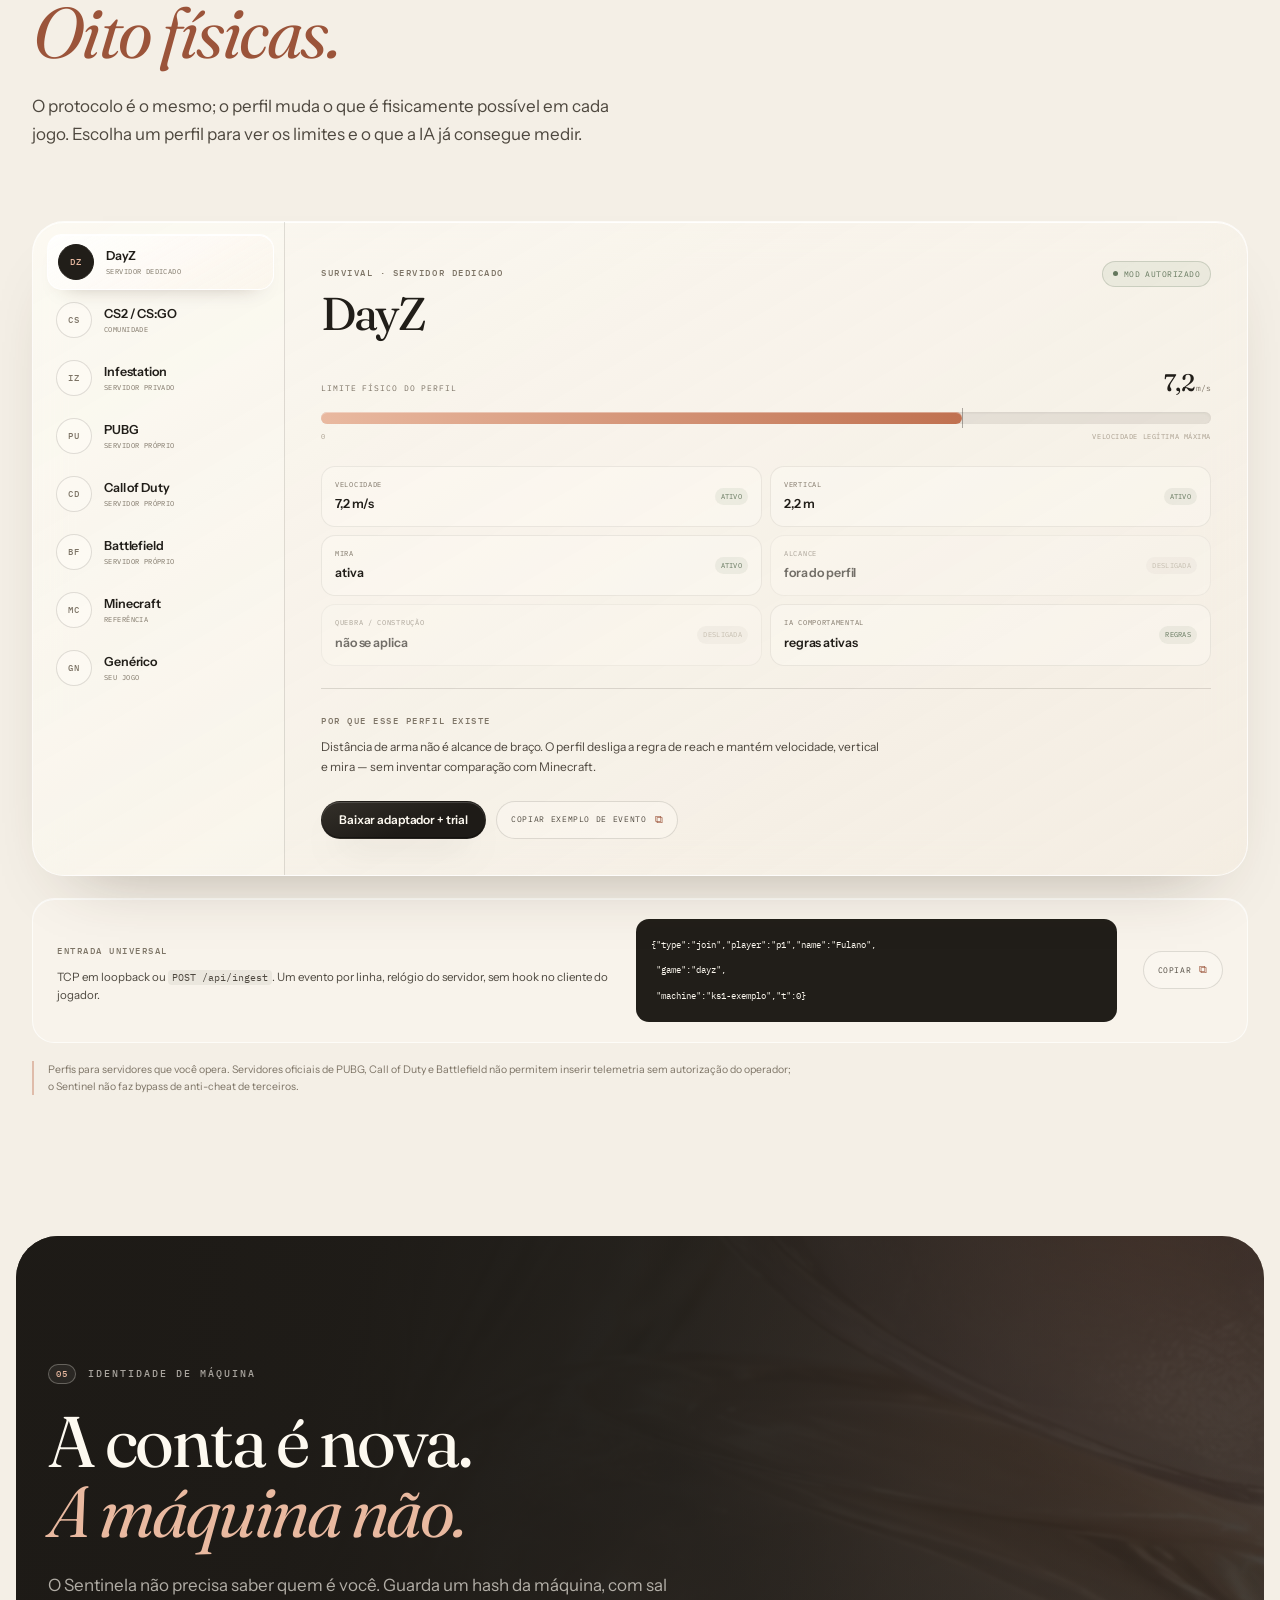
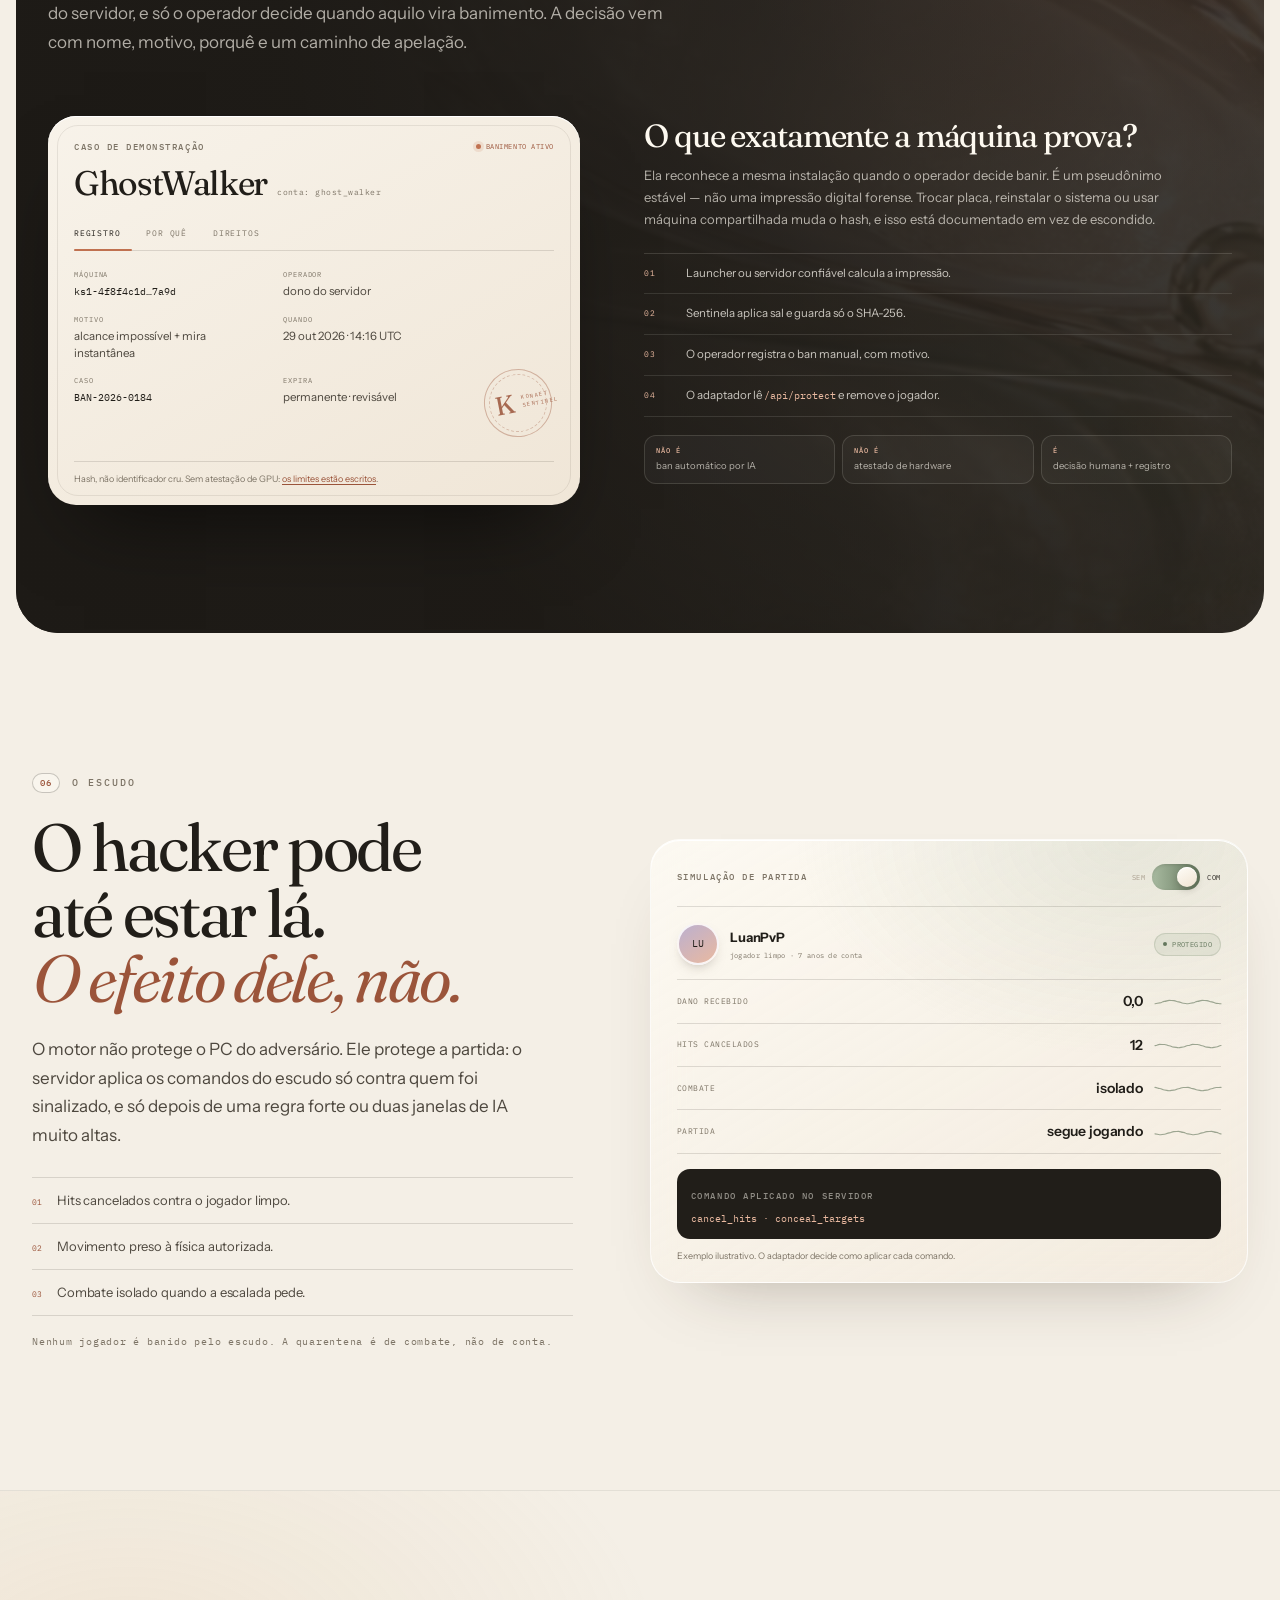
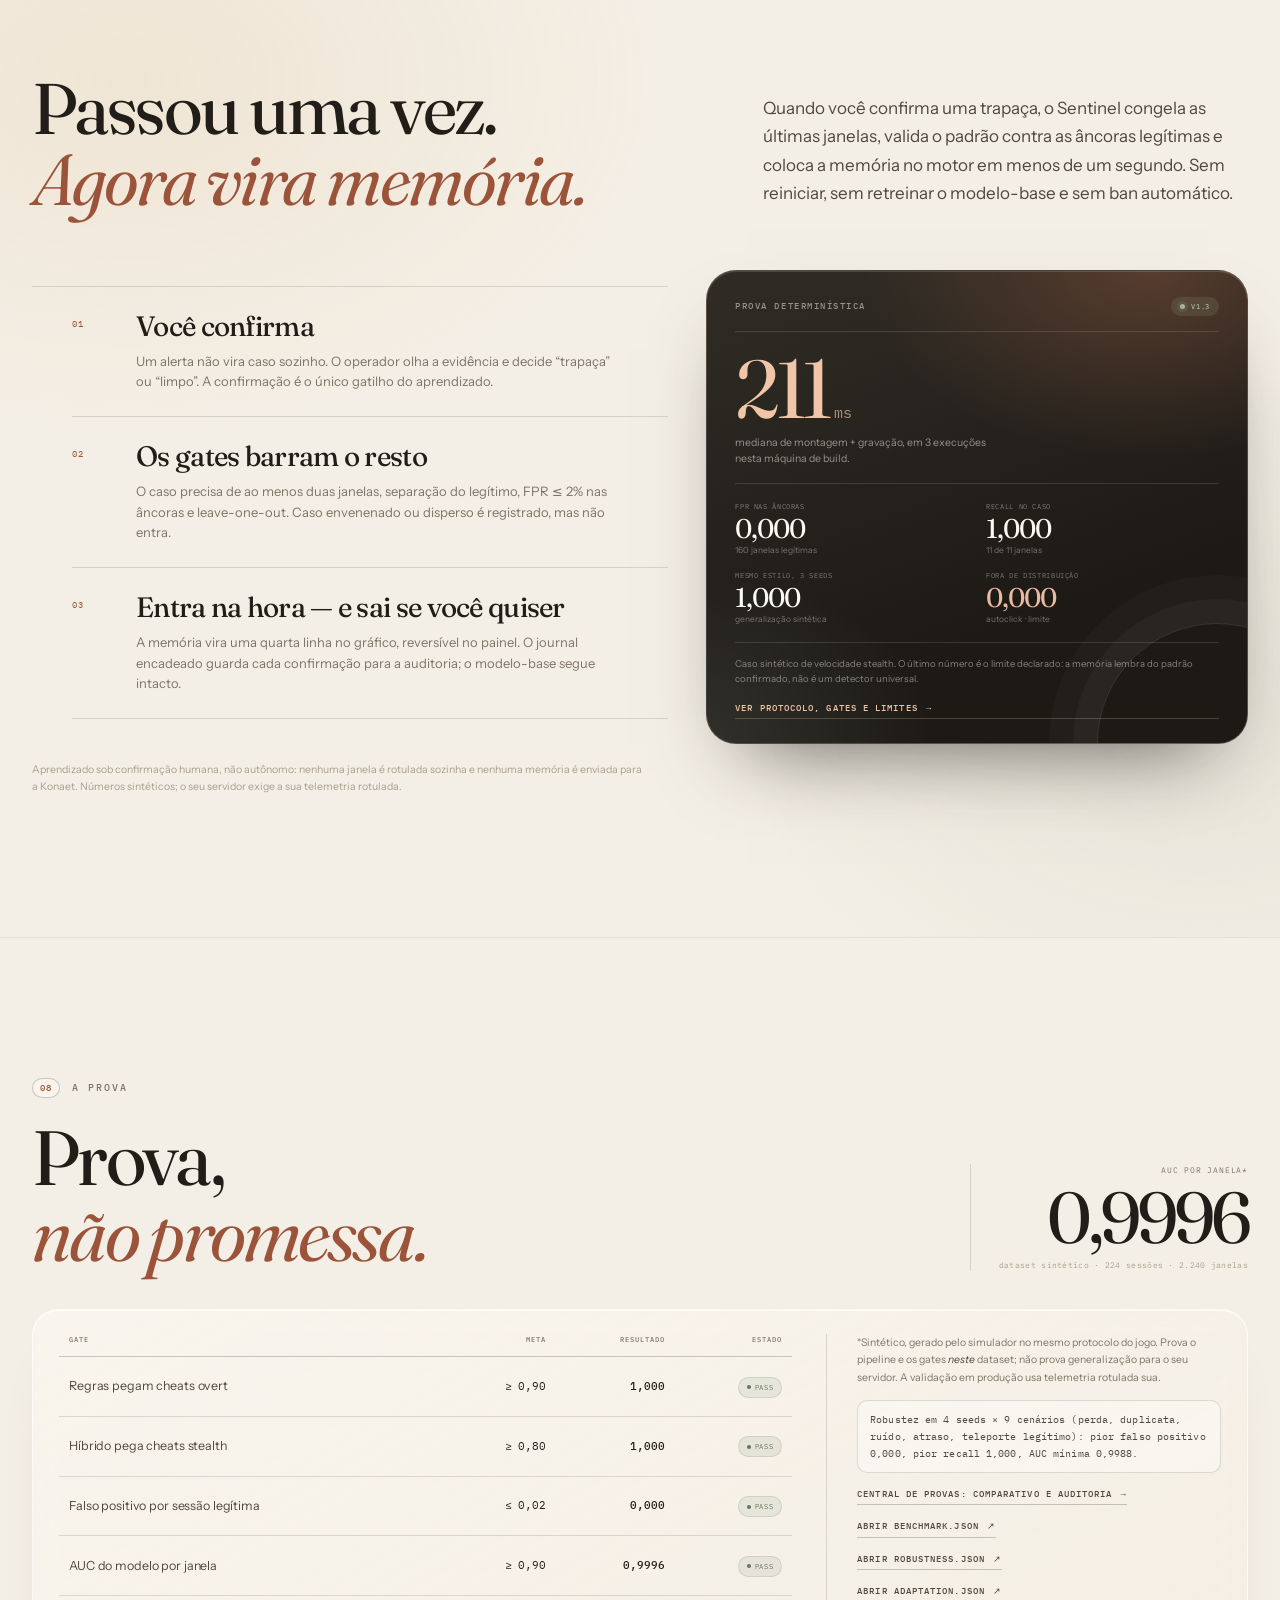
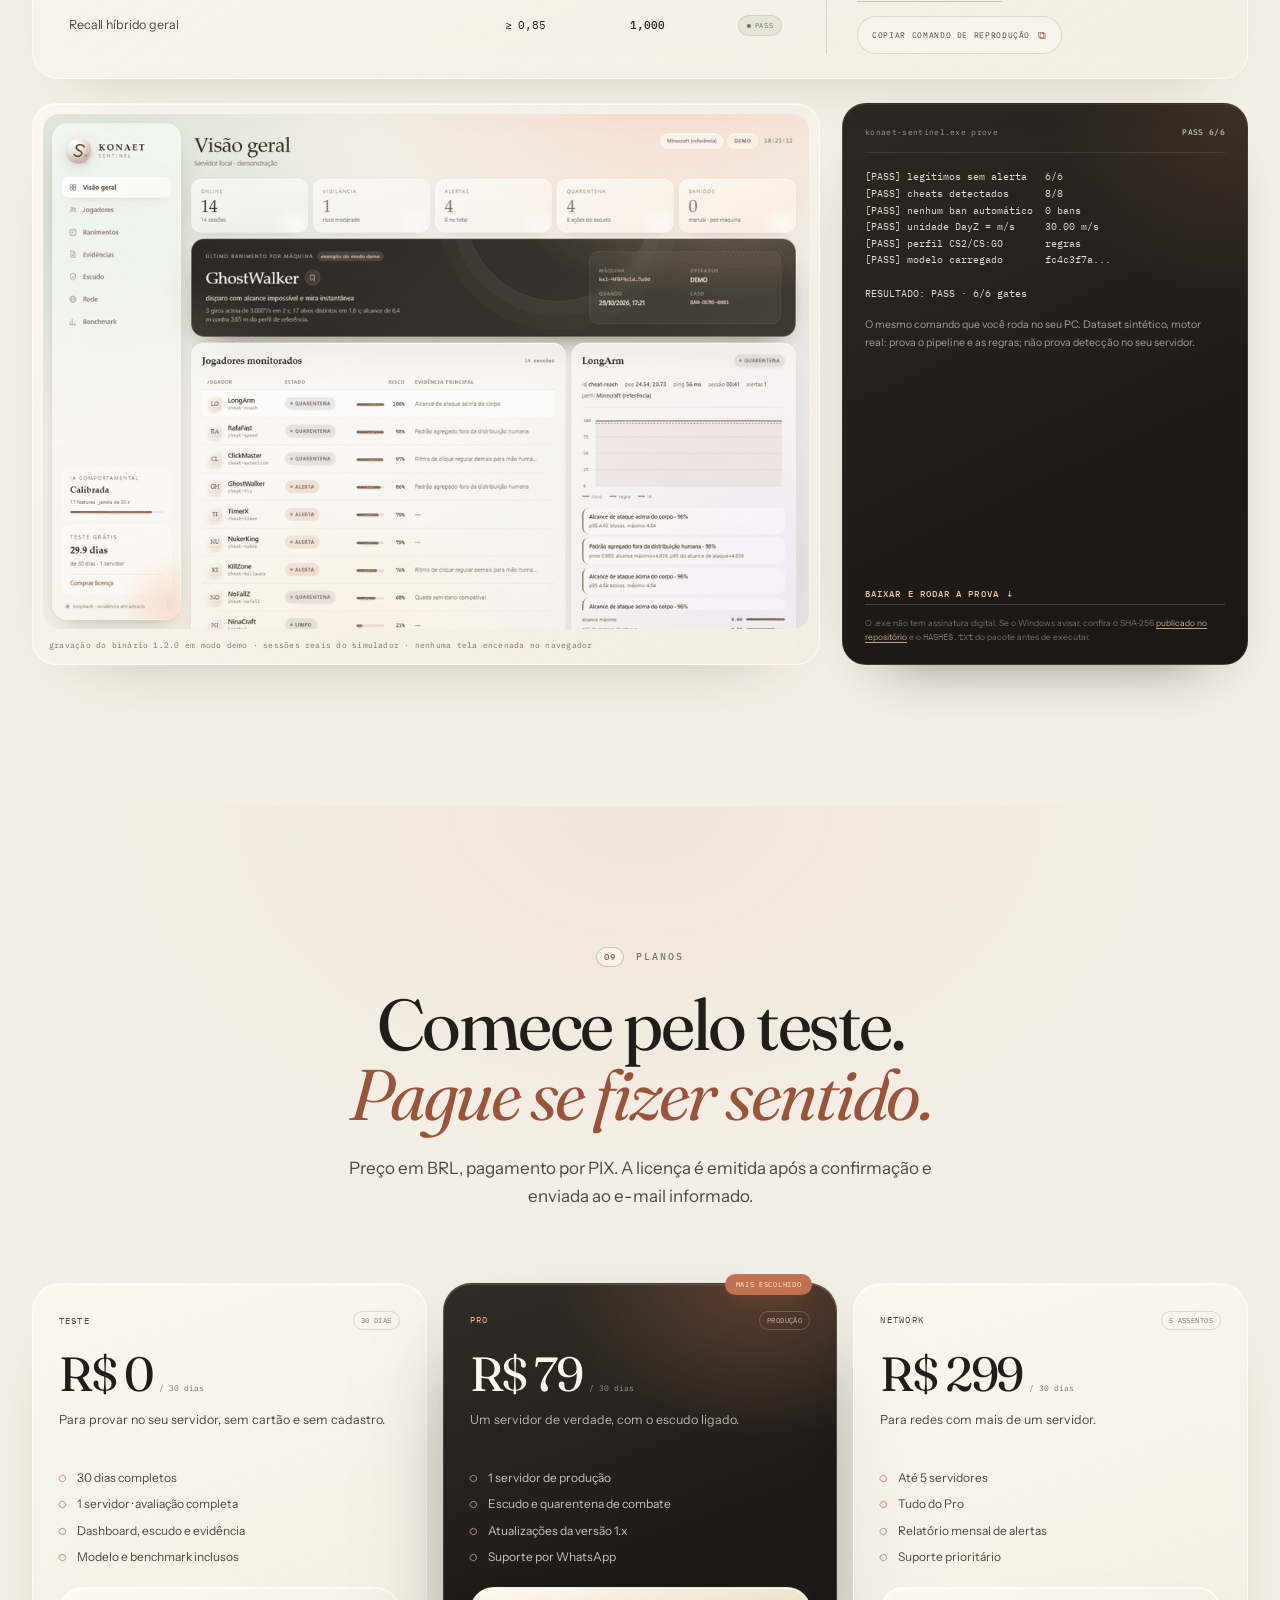
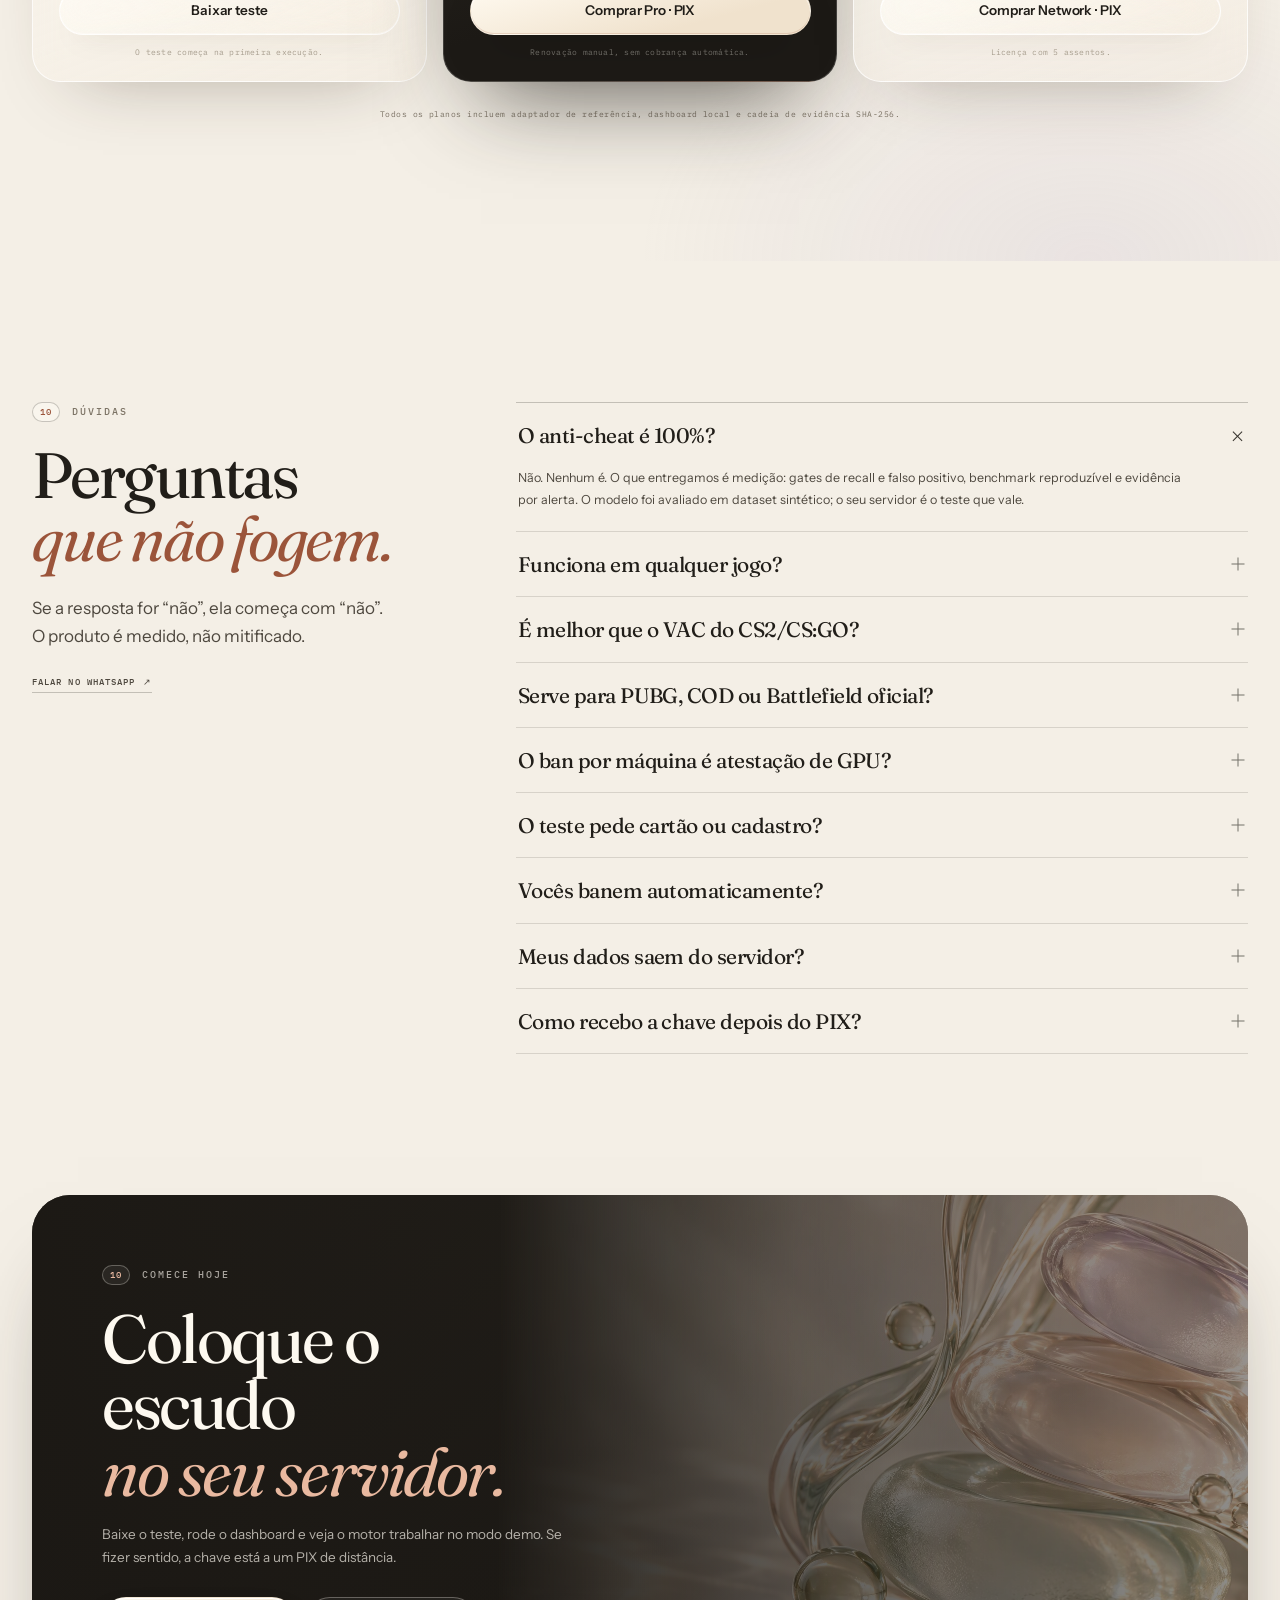
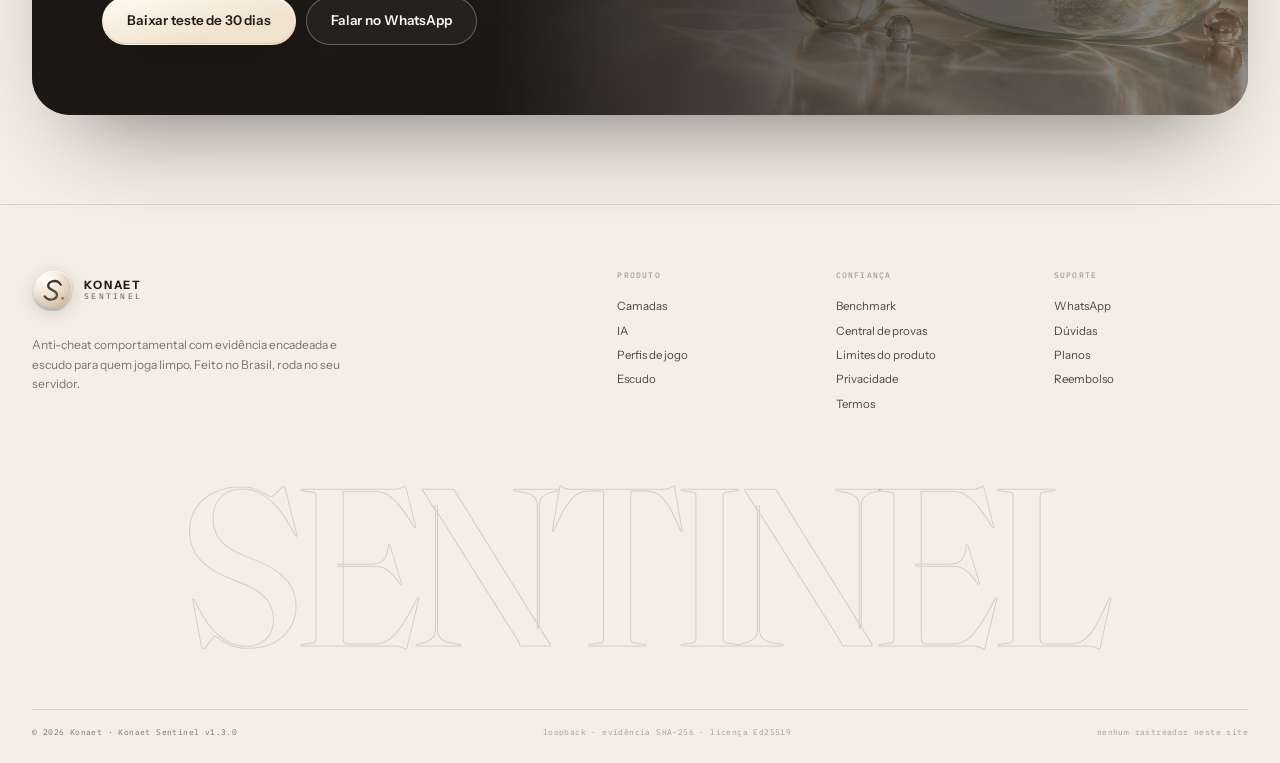
==== commit 5551594e: "feat: memória sob confirmação humana e trial 1.3.0" ====
--- a/index.html
+++ b/index.html
@@ -51,6 +51,7 @@
       <a href="#ia" data-nav="ia">IA</a>
       <a href="#jogos" data-nav="jogos">Jogos</a>
       <a href="#banimentos" data-nav="banimentos">Banimentos</a>
+      <a href="#aprendizado" data-nav="aprendizado">Memória</a>
       <a href="#prova" data-nav="prova">Prova</a>
       <a href="#planos" data-nav="planos">Planos</a>
     </nav>
@@ -71,6 +72,7 @@
     <a href="#jogos">Perfis de jogo</a>
     <a href="#banimentos">Banimento por máquina</a>
     <a href="#escudo">Escudo</a>
+    <a href="#aprendizado">Memória de casos</a>
     <a href="#prova">Benchmark</a>
     <a href="#planos">Planos</a>
     <a href="#faq">Dúvidas</a>
@@ -92,7 +94,7 @@
 
     <div class="wrap hero-grid">
       <div class="hero-copy">
-        <p class="eyebrow reveal"><span class="eyebrow-dot"></span>anti-cheat comportamental · v1.1</p>
+        <p class="eyebrow reveal"><span class="eyebrow-dot"></span>anti-cheat comportamental · v1.3</p>
         <h1 class="reveal" style="--d:.06s">O jogo limpo<br>volta a ser<br><span class="accent">a regra<svg class="underline" viewBox="0 0 220 22" preserveAspectRatio="none" aria-hidden="true"><path d="M3 14c42-7 108-9 214-4" fill="none" stroke="currentColor" stroke-width="3.2" stroke-linecap="round"/></svg></span>.</h1>
         <p class="lede reveal" style="--d:.12s">Uma IA que enxerga comportamento, um escudo que tira o efeito do cheat da partida e uma evidência que se sustenta. <strong>Sem banir no automático.</strong></p>
         <div class="hero-actions reveal" style="--d:.18s">
@@ -159,8 +161,8 @@
     <div class="wrap">
       <div class="section-head">
         <p class="kicker reveal"><span>02</span> o produto</p>
-        <h2 class="reveal">Três camadas.<br><em>Uma decisão humana.</em></h2>
-        <p class="section-lede reveal">Regra imediata, IA para o que se esconde e escudo para quem está limpo. O ban continua sendo do operador — por desenho, não por falta de recurso.</p>
+        <h2 class="reveal">Quatro camadas.<br><em>Uma decisão humana.</em></h2>
+        <p class="section-lede reveal">Regra imediata, IA para o que se esconde, escudo para quem está limpo e memória para o caso que passou. O ban continua sendo do operador — por desenho, não por falta de recurso.</p>
       </div>
 
       <div class="layers">
@@ -201,6 +203,19 @@
             <div class="layer-tags"><span>5 comandos</span><span>servidor como autoridade</span><span>sem ban automático</span></div>
           </div>
           <div class="layer-meta"><span>alvo</span><strong>só o sinalizado</strong><span>revisão</span><strong>sempre humana</strong></div>
+        </article>
+
+        <article class="layer reveal" style="--d:.18s" data-layer>
+          <span class="layer-index">04</span>
+          <span class="layer-icon" aria-hidden="true">
+            <svg viewBox="0 0 48 48" fill="none" stroke="currentColor" stroke-width="1.3"><path d="M24 7a10 10 0 0 1 6 18v5H18v-5A10 10 0 0 1 24 7Z"/><path d="M18 34h12M20 39h8"/><path d="M21 22h6M24 19v6"/></svg>
+          </span>
+          <div class="layer-body">
+            <h3>Memória sob confirmação</h3>
+            <p>Escapou? O operador confirma; as últimas janelas viram um caso encadeado. Se o padrão passar nos gates, a memória entra no motor na hora — sem retreinar o modelo-base e com rollback no painel.</p>
+            <div class="layer-tags"><span>confirmado por pessoa</span><span>gates de falso positivo</span><span>reversível</span></div>
+          </div>
+          <div class="layer-meta"><span>latência</span><strong>sub-1 s</strong><span>alcance</span><strong>padrão confirmado</strong></div>
         </article>
       </div>
 
@@ -447,10 +462,70 @@
     </div>
   </section>
 
+  <!-- ============================================================ aprendizado -->
+  <section class="section-pad learning-section" id="aprendizado">
+    <div class="wrap">
+      <div class="learning-head">
+        <div>
+          <p class="kicker reveal"><span>07</span> memória operacional</p>
+          <h2 class="reveal">Passou uma vez.<br><em>Agora vira memória.</em></h2>
+        </div>
+        <p class="section-lede reveal">Quando você confirma uma trapaça, o Sentinel congela as últimas janelas, valida o padrão contra as âncoras legítimas e coloca a memória no motor em menos de um segundo. Sem reiniciar, sem retreinar o modelo-base e sem ban automático.</p>
+      </div>
+
+      <div class="learning-grid">
+        <ol class="learning-steps">
+          <li class="reveal">
+            <span>01</span>
+            <div>
+              <strong>Você confirma</strong>
+              <p>Um alerta não vira caso sozinho. O operador olha a evidência e decide “trapaça” ou “limpo”. A confirmação é o único gatilho do aprendizado.</p>
+            </div>
+          </li>
+          <li class="reveal" style="--d:.06s">
+            <span>02</span>
+            <div>
+              <strong>Os gates barram o resto</strong>
+              <p>O caso precisa de ao menos duas janelas, separação do legítimo, FPR ≤ 2% nas âncoras e leave-one-out. Caso envenenado ou disperso é registrado, mas não entra.</p>
+            </div>
+          </li>
+          <li class="reveal" style="--d:.12s">
+            <span>03</span>
+            <div>
+              <strong>Entra na hora — e sai se você quiser</strong>
+              <p>A memória vira uma quarta linha no gráfico, reversível no painel. O journal encadeado guarda cada confirmação para a auditoria; o modelo-base segue intacto.</p>
+            </div>
+          </li>
+        </ol>
+
+        <aside class="learning-proof reveal" style="--d:.1s" aria-label="Prova determinística do aprendizado">
+          <div class="learning-proof-head">
+            <span class="tag-label">prova determinística</span>
+            <span class="learning-pill"><i></i>v1.3</span>
+          </div>
+          <div class="learning-hero">
+            <strong>211<span>ms</span></strong>
+            <p>mediana de montagem + gravação, em 3 execuções nesta máquina de build.</p>
+          </div>
+          <div class="learning-figures">
+            <div><span>FPR nas âncoras</span><b>0,000</b><em>160 janelas legítimas</em></div>
+            <div><span>recall no caso</span><b>1,000</b><em>11 de 11 janelas</em></div>
+            <div><span>mesmo estilo, 3 seeds</span><b>1,000</b><em>generalização sintética</em></div>
+            <div><span>fora de distribuição</span><b>0,000</b><em>autoclick · limite</em></div>
+          </div>
+          <p class="learning-proof-note">Caso sintético de velocidade stealth. O último número é o limite declarado: a memória lembra do padrão confirmado, não é um detector universal.</p>
+          <a class="quiet-link" href="provas.html#aprendizado">ver protocolo, gates e limites <span aria-hidden="true">→</span></a>
+        </aside>
+      </div>
+
+      <p class="learning-note reveal">Aprendizado sob confirmação humana, não autônomo: nenhuma janela é rotulada sozinha e nenhuma memória é enviada para a Konaet. Números sintéticos; o seu servidor exige a sua telemetria rotulada.</p>
+    </div>
+  </section>
+
   <!-- ============================================================ prova -->
   <section class="section-pad proof-section" id="prova">
     <div class="wrap">
-      <p class="kicker reveal"><span>07</span> a prova</p>
+      <p class="kicker reveal"><span>08</span> a prova</p>
       <div class="proof-head">
         <h2 class="reveal">Prova,<br><em>não promessa.</em></h2>
         <div class="proof-score reveal">
@@ -477,6 +552,7 @@
           <a class="quiet-link" href="provas.html">central de provas: comparativo e auditoria <span aria-hidden="true">→</span></a>
           <a class="quiet-link" href="assets/benchmark.json" target="_blank" rel="noopener">abrir benchmark.json <span aria-hidden="true">↗</span></a>
           <a class="quiet-link" href="assets/robustness.json" target="_blank" rel="noopener">abrir robustness.json <span aria-hidden="true">↗</span></a>
+          <a class="quiet-link" href="assets/adaptation.json" target="_blank" rel="noopener">abrir adaptation.json <span aria-hidden="true">↗</span></a>
           <button class="copy-btn" data-copy="train" type="button">copiar comando de reprodução <span>⧉</span></button>
         </div>
       </div>
@@ -508,7 +584,7 @@
   <section class="section-pad pricing-section" id="planos">
     <div class="wrap">
       <div class="section-head center">
-        <p class="kicker reveal"><span>08</span> planos</p>
+        <p class="kicker reveal"><span>09</span> planos</p>
         <h2 class="reveal">Comece pelo teste.<br><em>Pague se fizer sentido.</em></h2>
         <p class="section-lede reveal">Preço em BRL, pagamento por PIX. A licença é emitida após a confirmação e enviada ao e-mail informado.</p>
       </div>
@@ -565,7 +641,7 @@
   <section class="section-pad faq-section" id="faq">
     <div class="wrap faq-grid">
       <div class="faq-intro">
-        <p class="kicker reveal"><span>09</span> dúvidas</p>
+        <p class="kicker reveal"><span>10</span> dúvidas</p>
         <h2 class="reveal">Perguntas<br><em>que não fogem.</em></h2>
         <p class="section-lede reveal">Se a resposta for “não”, ela começa com “não”. O produto é medido, não mitificado.</p>
         <a class="quiet-link reveal" href="https://wa.me/message/43CXZJ7NW2FPDO" target="_blank" rel="noopener">falar no WhatsApp <span aria-hidden="true">↗</span></a>
@@ -648,7 +724,7 @@
     </div>
     <div class="footer-word" aria-hidden="true">SENTINEL</div>
     <div class="footer-bottom">
-      <span>© <span id="year">2026</span> Konaet · Konaet Sentinel v1.2.1</span>
+      <span>© <span id="year">2026</span> Konaet · Konaet Sentinel v1.3.0</span>
       <span class="footer-mono">loopback · evidência SHA-256 · licença Ed25519</span>
       <span class="footer-mono">nenhum rastreador neste site</span>
     </div>
--- a/styles.css
+++ b/styles.css
@@ -1759,6 +1759,134 @@
 .demo-command code { display: block; margin-top: 6px; font-size: 9.5px; line-height: 1.5; color: var(--peach); word-break: break-word; }
 .demo-note { margin-top: 10px; font-size: 9px; line-height: 1.5; color: var(--muted); }
 
+/* ---------------------------------------------------------- aprendizado */
+.learning-section {
+  position: relative;
+  border-top: 1px solid rgba(44, 38, 29, 0.08);
+  background:
+    radial-gradient(60% 48% at 10% 18%, rgba(216, 173, 111, 0.14), transparent 70%),
+    radial-gradient(52% 46% at 94% 78%, rgba(147, 166, 140, 0.15), transparent 72%);
+  scroll-margin-top: 110px;
+}
+.learning-head {
+  display: grid;
+  grid-template-columns: minmax(0, 1.05fr) minmax(280px, 0.75fr);
+  gap: clamp(24px, 4vw, 56px);
+  align-items: end;
+  margin-bottom: clamp(36px, 5vw, 56px);
+}
+.learning-head h2 { margin-top: 22px; font-size: clamp(42px, 5.6vw, 76px); }
+.learning-head .section-lede { max-width: 470px; margin-bottom: 6px; }
+.learning-grid {
+  display: grid;
+  grid-template-columns: minmax(0, 1.08fr) minmax(300px, 0.92fr);
+  gap: clamp(24px, 3vw, 40px);
+  align-items: stretch;
+}
+.learning-steps { border-top: 1px solid var(--line); }
+.learning-steps li {
+  display: grid;
+  grid-template-columns: 46px minmax(0, 1fr);
+  gap: 18px;
+  padding: 24px 0;
+  border-bottom: 1px solid var(--line);
+}
+.learning-steps > li > span {
+  padding-top: 6px;
+  font-family: var(--mono);
+  font-size: 9px;
+  letter-spacing: 0.08em;
+  color: var(--clay-deep);
+}
+.learning-steps strong {
+  font-family: var(--serif);
+  font-size: clamp(22px, 2.4vw, 28px);
+  font-weight: 450;
+  letter-spacing: -0.025em;
+  line-height: 1.1;
+}
+.learning-steps p { margin-top: 7px; max-width: 54ch; font-size: 13px; line-height: 1.6; color: var(--muted); }
+.learning-proof {
+  position: relative;
+  display: flex;
+  flex-direction: column;
+  padding: 26px 28px 24px;
+  border-radius: 30px;
+  border: 1px solid rgba(255, 255, 255, 0.16);
+  background:
+    radial-gradient(80% 60% at 82% 0%, rgba(192, 113, 80, 0.3), transparent 66%),
+    radial-gradient(60% 50% at 0% 100%, rgba(147, 166, 140, 0.16), transparent 70%),
+    linear-gradient(160deg, #302c25, #1d1a16 70%);
+  color: var(--cream);
+  box-shadow:
+    0 40px 80px -40px rgba(33, 30, 25, 0.7),
+    inset 0 1px 0 rgba(255, 255, 255, 0.14);
+  overflow: hidden;
+}
+.learning-proof::after {
+  content: "";
+  position: absolute;
+  width: 240px;
+  height: 240px;
+  right: -90px;
+  bottom: -120px;
+  border-radius: 50%;
+  border: 1px solid rgba(253, 249, 240, 0.12);
+  box-shadow: 0 0 0 24px rgba(253, 249, 240, 0.03), 0 0 0 48px rgba(253, 249, 240, 0.02);
+  pointer-events: none;
+}
+.learning-proof-head {
+  display: flex;
+  align-items: center;
+  justify-content: space-between;
+  gap: 12px;
+  padding-bottom: 15px;
+  border-bottom: 1px solid rgba(253, 249, 240, 0.12);
+}
+.learning-proof .tag-label { color: rgba(253, 249, 240, 0.5); }
+.learning-pill {
+  display: inline-flex;
+  align-items: center;
+  gap: 6px;
+  padding: 4px 9px;
+  border-radius: 999px;
+  background: rgba(147, 166, 140, 0.16);
+  font-family: var(--mono);
+  font-size: 7px;
+  letter-spacing: 0.1em;
+  text-transform: uppercase;
+  color: #c6d4bf;
+}
+.learning-pill i { width: 5px; height: 5px; border-radius: 50%; background: #9fb598; box-shadow: 0 0 0 3px rgba(147, 166, 140, 0.14); }
+.learning-hero { padding: 20px 0 16px; border-bottom: 1px solid rgba(253, 249, 240, 0.12); }
+.learning-hero strong {
+  display: block;
+  font-family: var(--serif);
+  font-size: clamp(58px, 6.6vw, 82px);
+  font-weight: 400;
+  letter-spacing: -0.055em;
+  line-height: 0.9;
+  color: #f0c5a8;
+}
+.learning-hero strong span { margin-left: 5px; font-family: var(--mono); font-size: 15px; letter-spacing: 0; color: rgba(240, 197, 168, 0.7); }
+.learning-hero p { margin-top: 9px; max-width: 38ch; font-size: 10.5px; line-height: 1.55; color: rgba(253, 249, 240, 0.52); }
+.learning-figures {
+  display: grid;
+  grid-template-columns: 1fr 1fr;
+  gap: 14px 18px;
+  padding: 17px 0;
+  border-bottom: 1px solid rgba(253, 249, 240, 0.12);
+}
+.learning-figures div { display: flex; flex-direction: column; gap: 2px; min-width: 0; }
+.learning-figures span { font-family: var(--mono); font-size: 7px; letter-spacing: 0.09em; text-transform: uppercase; color: rgba(253, 249, 240, 0.42); }
+.learning-figures b { font-family: var(--serif); font-size: 27px; font-weight: 400; letter-spacing: -0.04em; line-height: 1.05; color: var(--cream); }
+.learning-figures em { font-style: normal; font-size: 8.5px; line-height: 1.35; color: rgba(253, 249, 240, 0.38); }
+.learning-figures div:last-child b { color: var(--peach); }
+.learning-proof-note { margin-top: 14px; font-size: 9.5px; line-height: 1.55; color: rgba(253, 249, 240, 0.46); }
+.learning-proof .quiet-link { margin-top: auto; padding-top: 14px; color: #f0c5a8; border-color: rgba(240, 197, 168, 0.24); }
+.learning-proof .quiet-link:hover { color: var(--cream); border-color: rgba(253, 249, 240, 0.5); }
+.learning-note { margin-top: 18px; max-width: 88ch; font-size: 10.5px; line-height: 1.6; color: var(--faint); }
+
 /* ---------------------------------------------------------- prova */
 .proof-section { border-top: 1px solid rgba(44, 38, 29, 0.08); }
 .proof-head { display: flex; align-items: flex-end; justify-content: space-between; gap: 30px; margin: 22px 0 38px; }
@@ -2273,6 +2401,10 @@
   .ban-limits { max-width: 480px; }
   .shield-grid { grid-template-columns: 1fr; gap: 38px; }
   .shield-demo { max-width: 620px; }
+  .learning-head { grid-template-columns: 1fr; align-items: start; gap: 16px; }
+  .learning-head .section-lede { max-width: 620px; }
+  .learning-grid { grid-template-columns: 1fr; }
+  .learning-proof { width: 100%; max-width: 560px; }
   .plans { grid-template-columns: 1fr; max-width: 560px; margin-inline: auto; gap: 18px; }
   .plan.featured { transform: none; }
   .plan.featured:hover { transform: translateY(-4px); }
@@ -2319,6 +2451,7 @@
   .proof-head { flex-direction: column; align-items: flex-start; }
   .proof-score { align-items: flex-start; padding-left: 0; border-left: 0; padding-top: 16px; border-top: 1px solid var(--line); width: 100%; }
   .proof-score small { text-align: left; }
+  .proof-head { gap: 18px; }
   .cta-art { width: 100%; opacity: 0.32; }
   .cta-card::before { background: linear-gradient(180deg, rgba(27, 24, 20, 0.92), rgba(27, 24, 20, 0.7)); }
 }
@@ -2367,6 +2500,12 @@
   .ban-case { padding: 22px 18px 16px; }
   .demo-row { grid-template-columns: 1fr auto; }
   .spark { display: none; }
+  .learning-head { margin-bottom: 30px; }
+  .learning-head h2 { font-size: clamp(40px, 11.4vw, 58px); }
+  .learning-steps li { grid-template-columns: 30px minmax(0, 1fr); gap: 12px; padding: 20px 0; }
+  .learning-steps p { font-size: 12.5px; }
+  .learning-proof { padding: 23px 20px 21px; border-radius: 24px; }
+  .learning-hero strong { font-size: clamp(56px, 16.5vw, 76px); }
   .proof-table-wrap { padding: 16px 16px 14px; overflow: visible; }
   .proof-table,
   .proof-table tbody { display: block; width: 100%; }
@@ -2417,7 +2556,7 @@
   .hero-actions .btn { width: 100%; }
   .case-tag { width: 100%; transform: none; }
   .hero-aside { padding-left: 14px; }
-  .section-head h2, .ai-head h2, .manifesto h2, .shield-copy h2, .proof-head h2, .faq-intro h2 { font-size: clamp(38px, 11vw, 50px); }
+  .section-head h2, .ai-head h2, .manifesto h2, .shield-copy h2, .learning-head h2, .proof-head h2, .faq-intro h2 { font-size: clamp(38px, 11vw, 50px); }
   .ban-head h2 { font-size: clamp(38px, 11vw, 50px); }
   .cta-copy h2 { font-size: clamp(36px, 10vw, 46px); }
   .footer-cols { grid-template-columns: 1fr; }
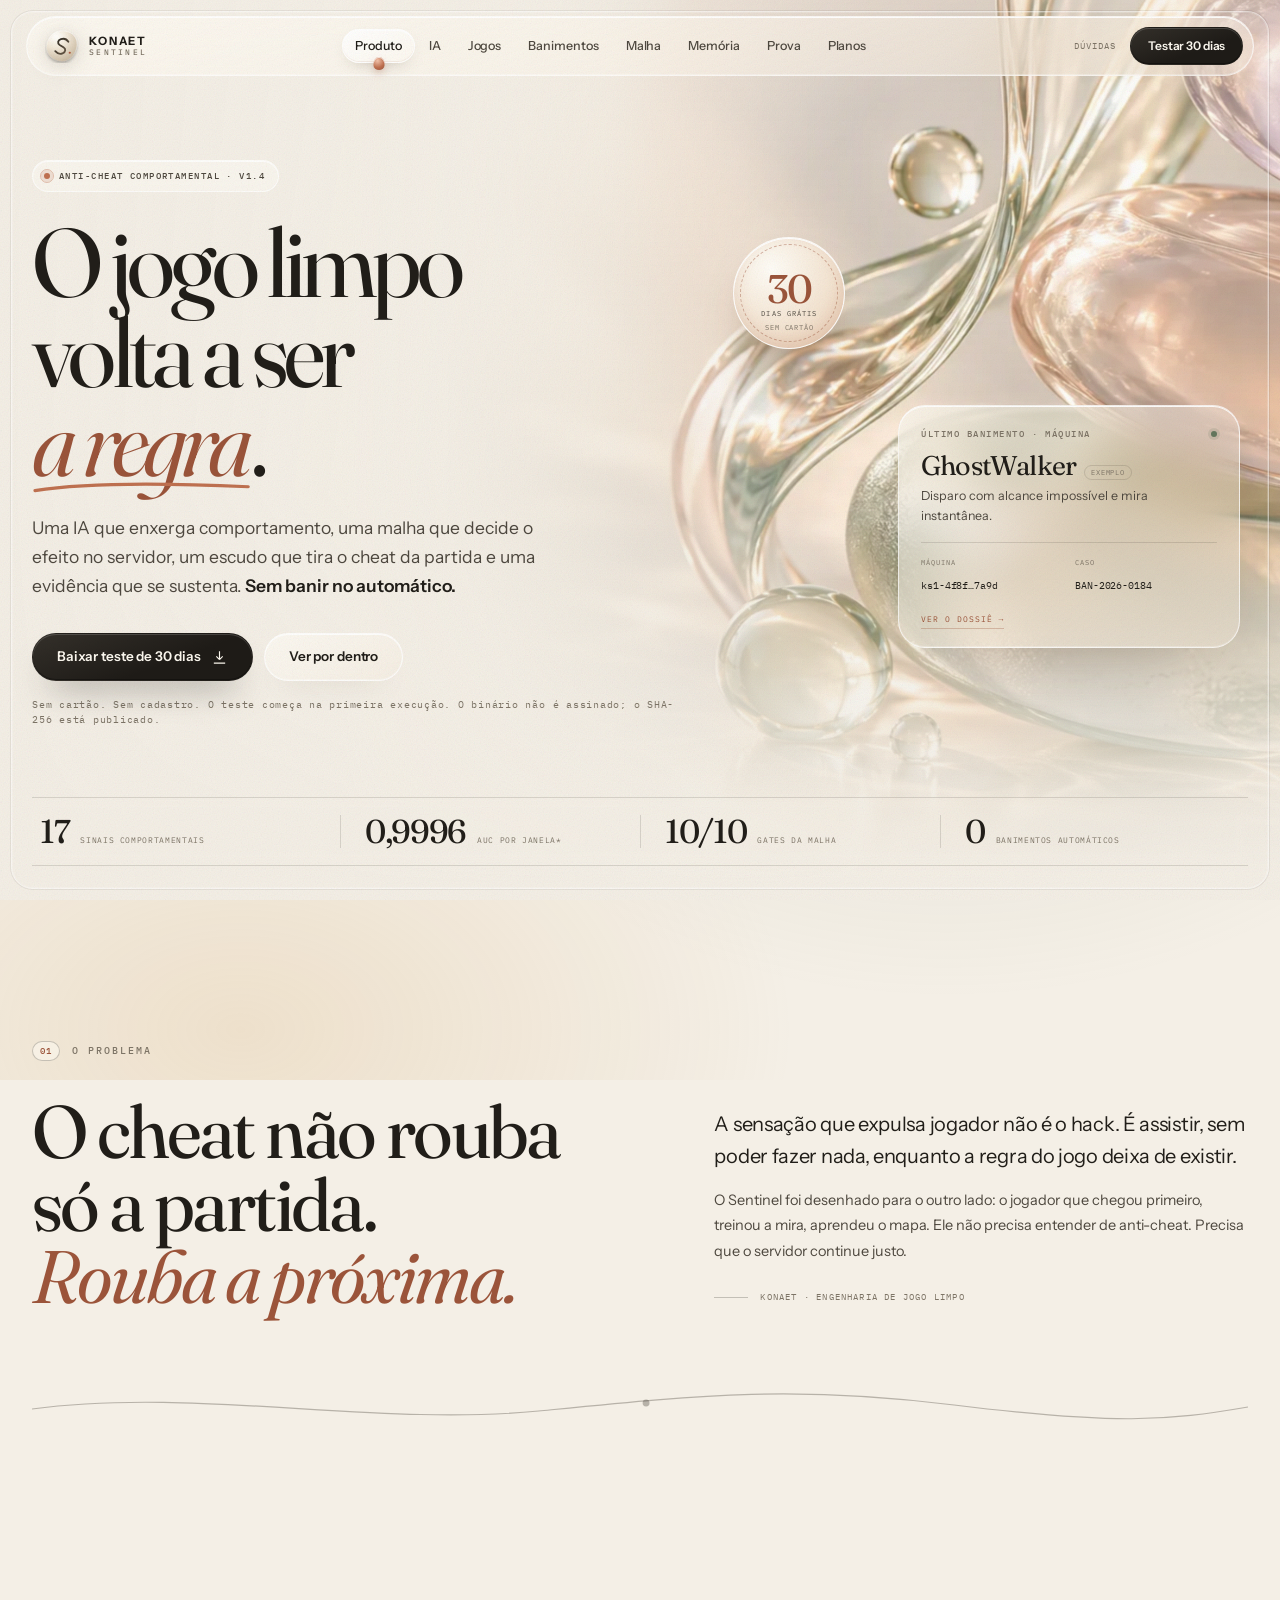
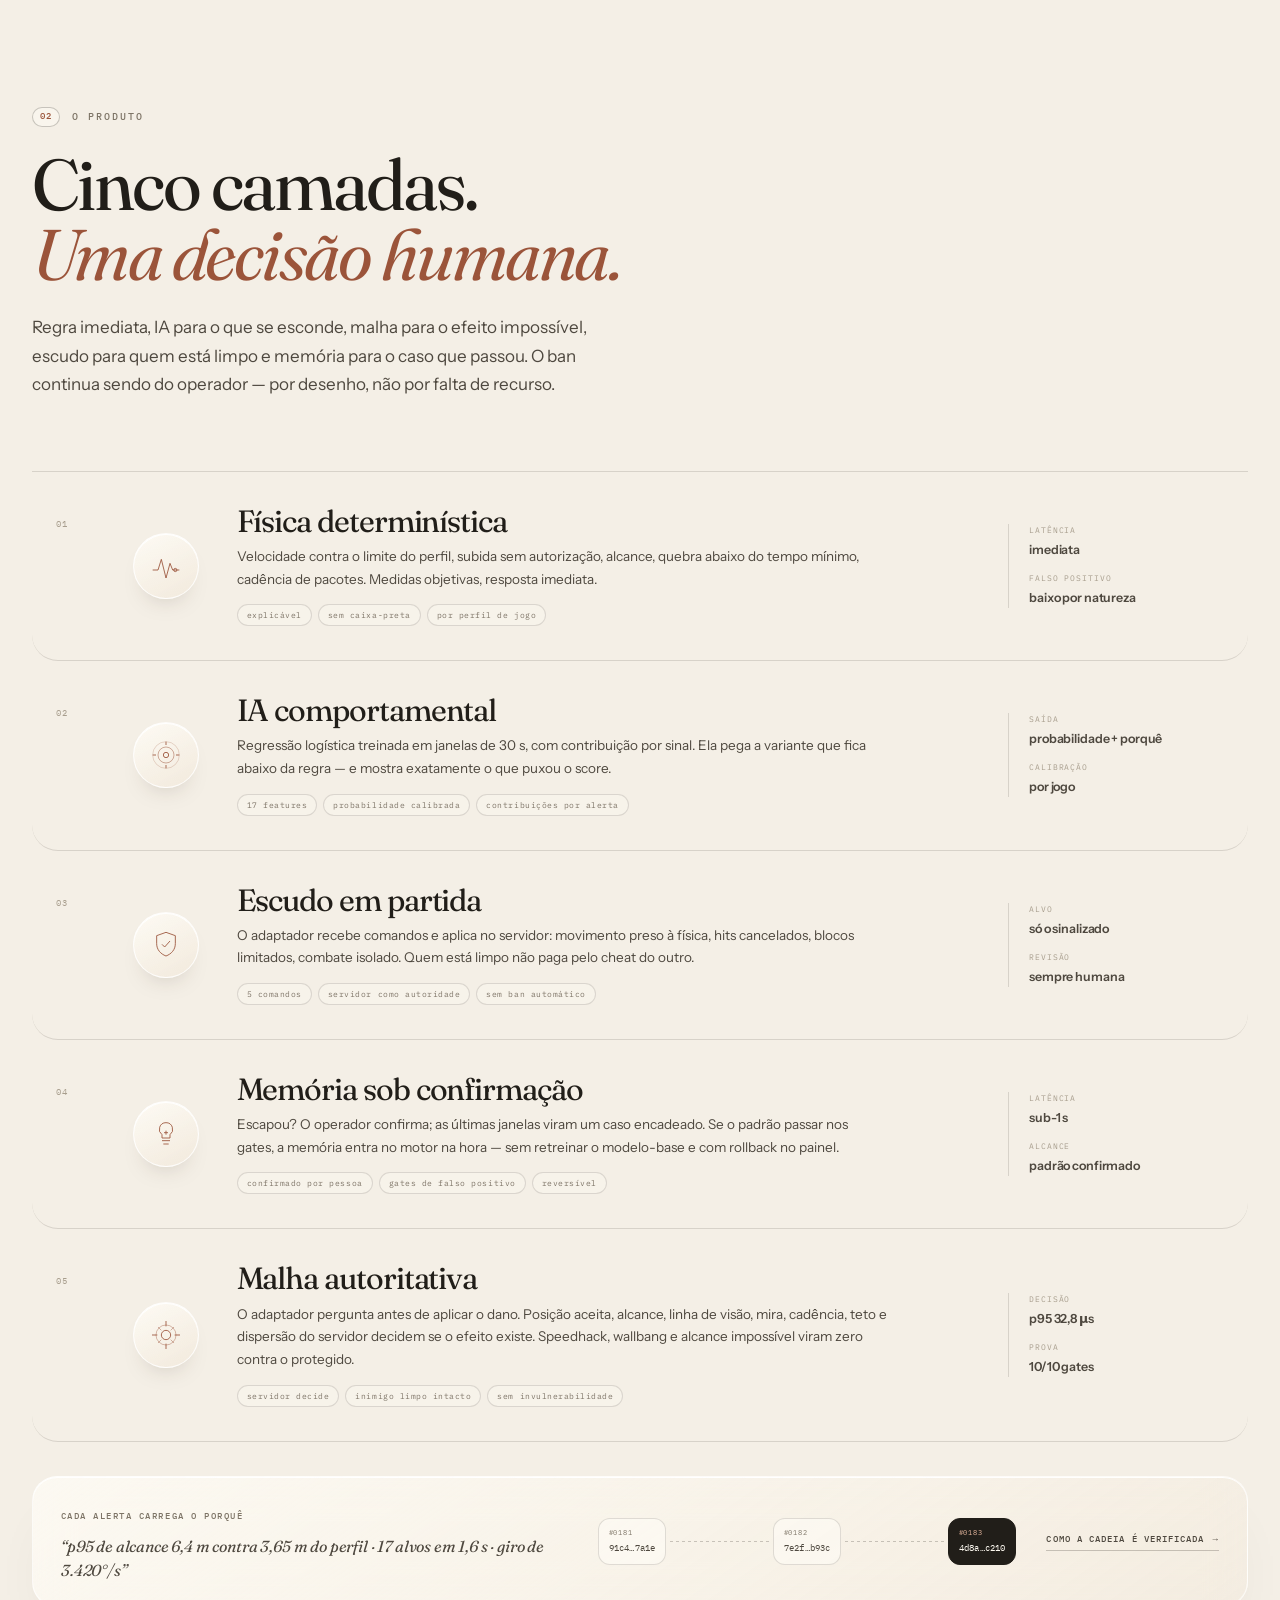
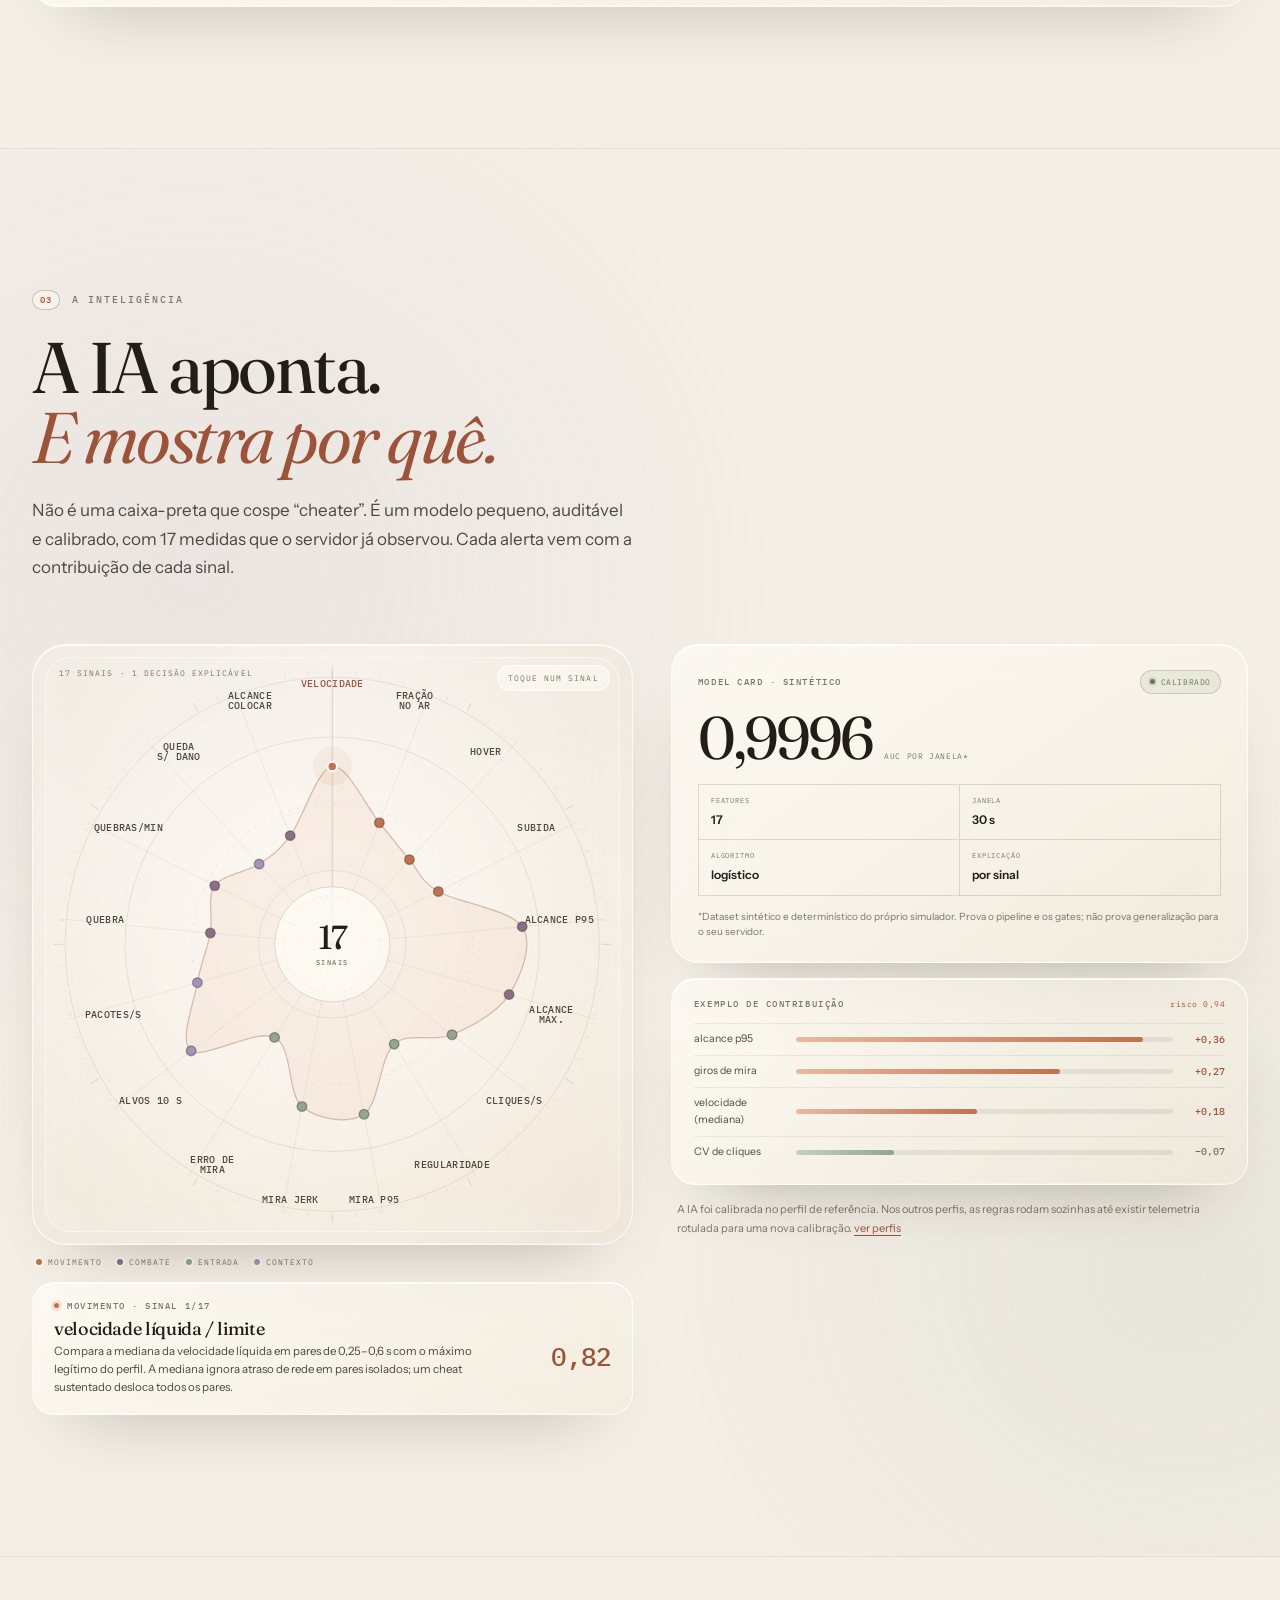
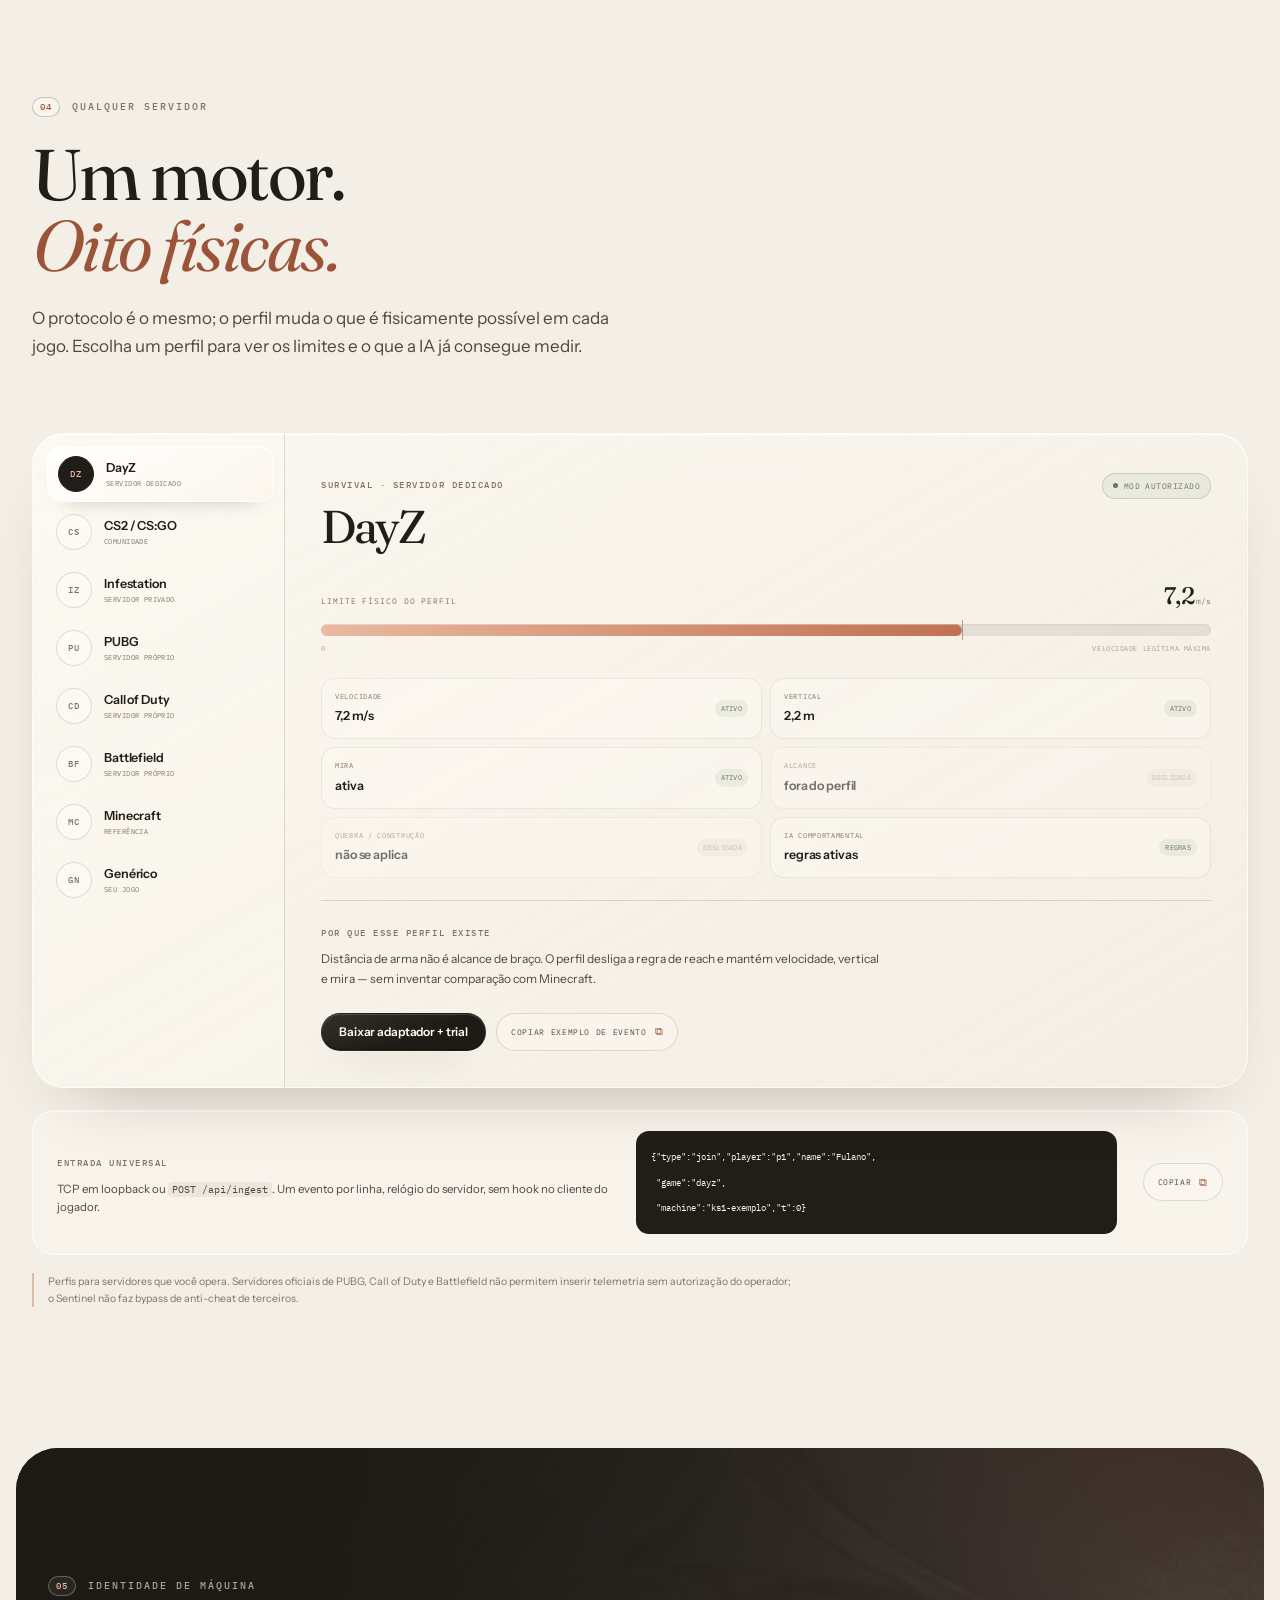
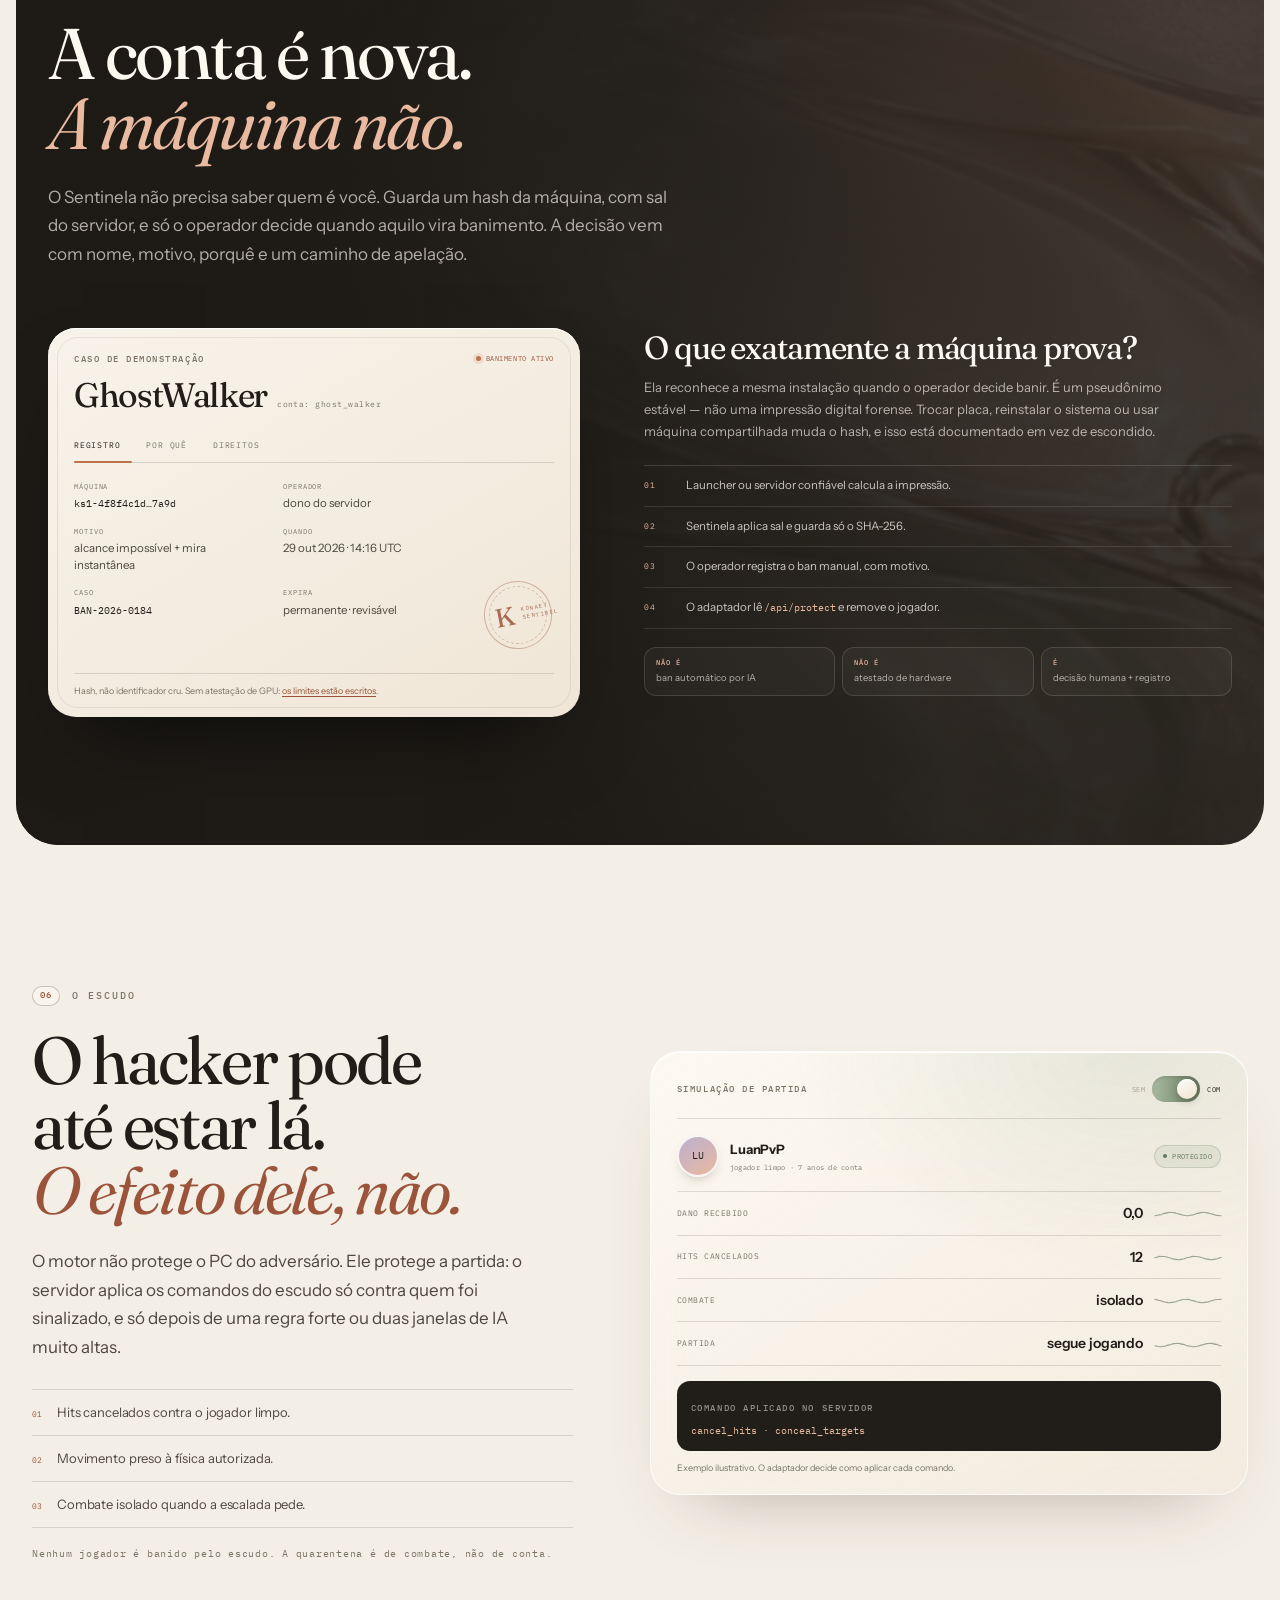
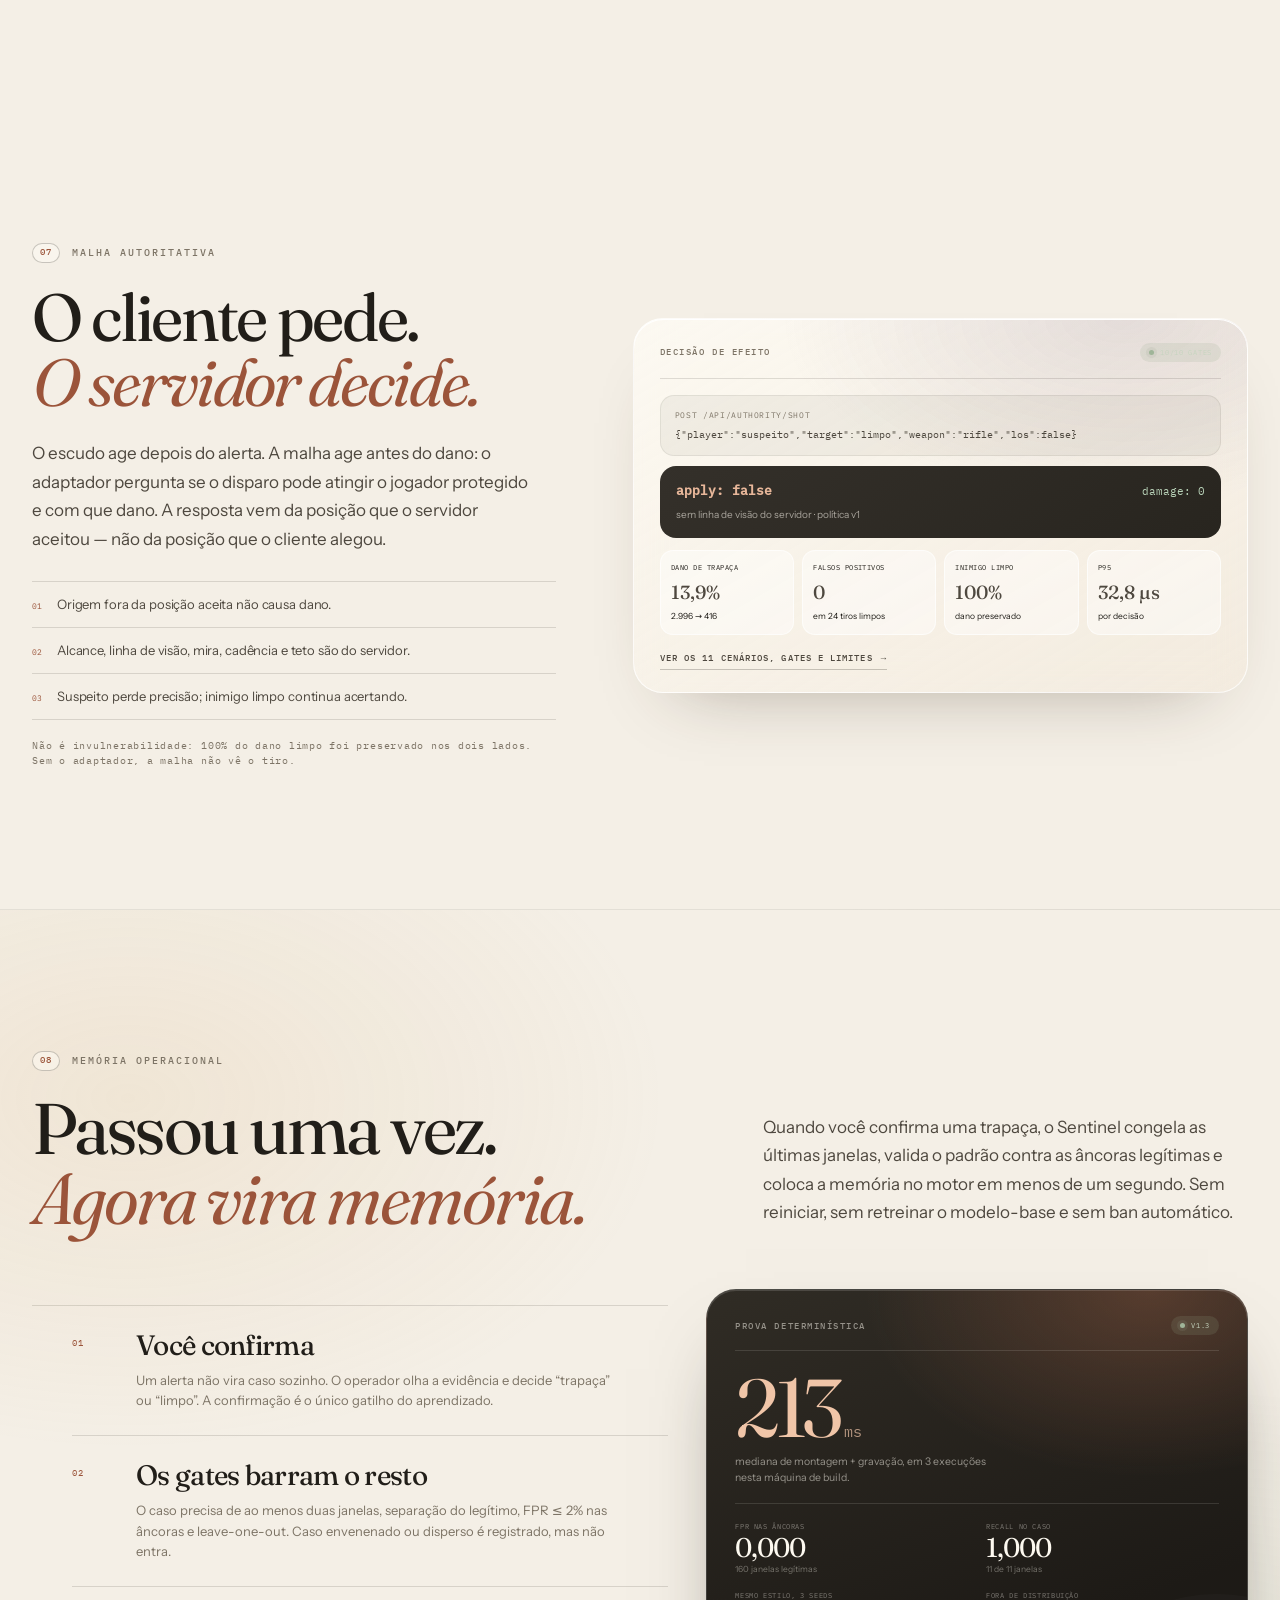
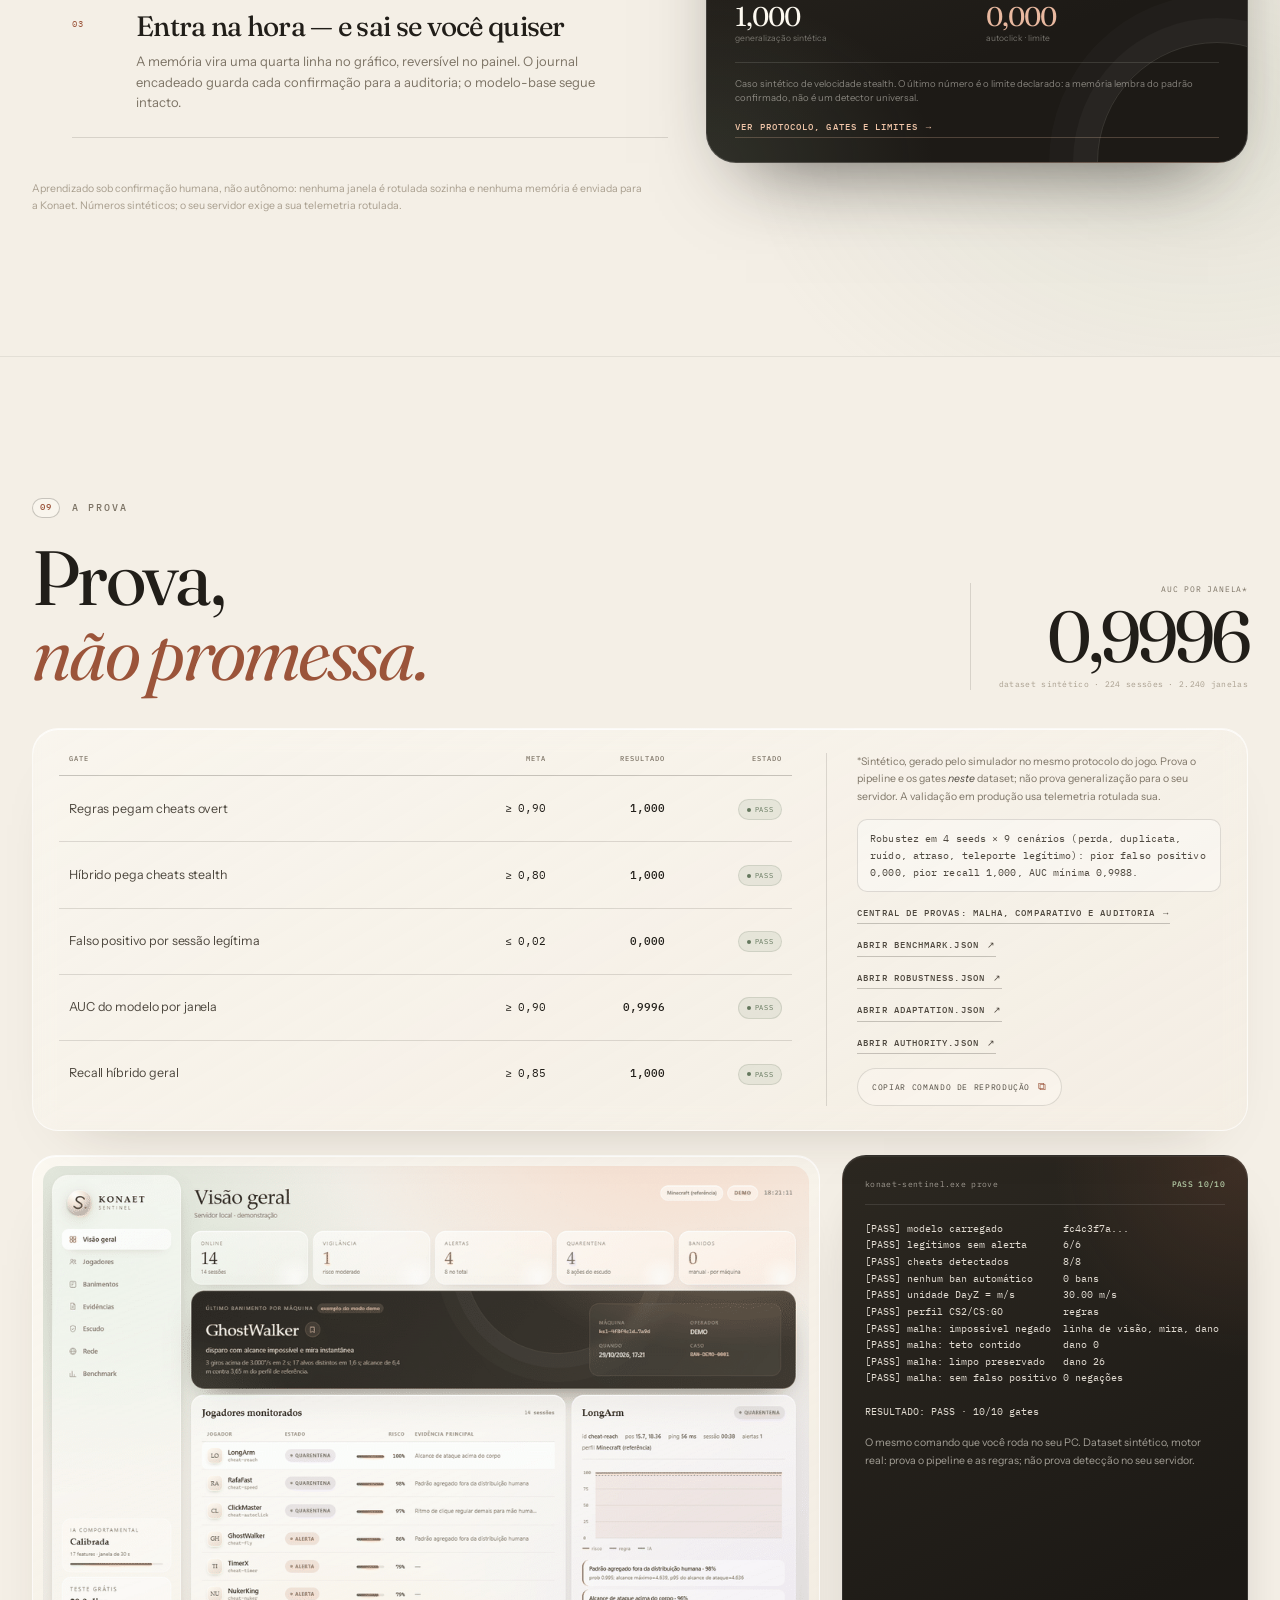
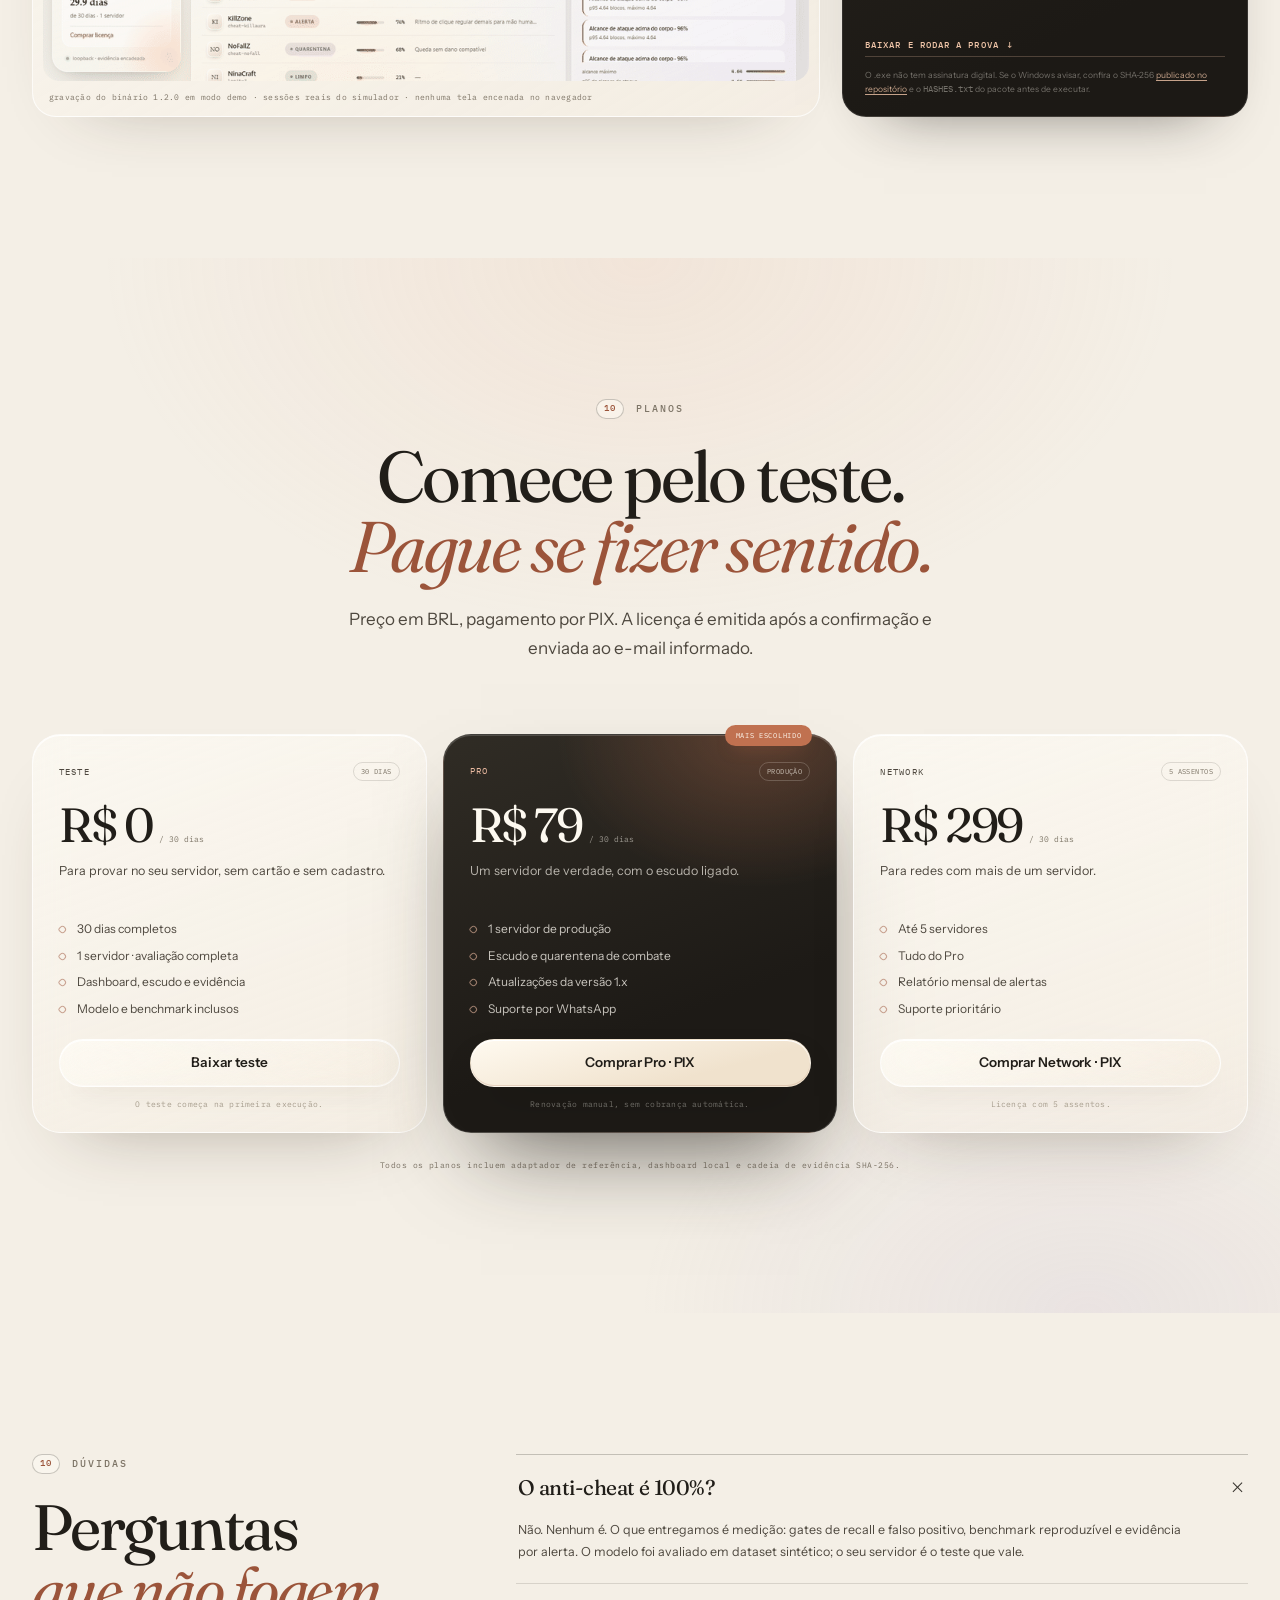
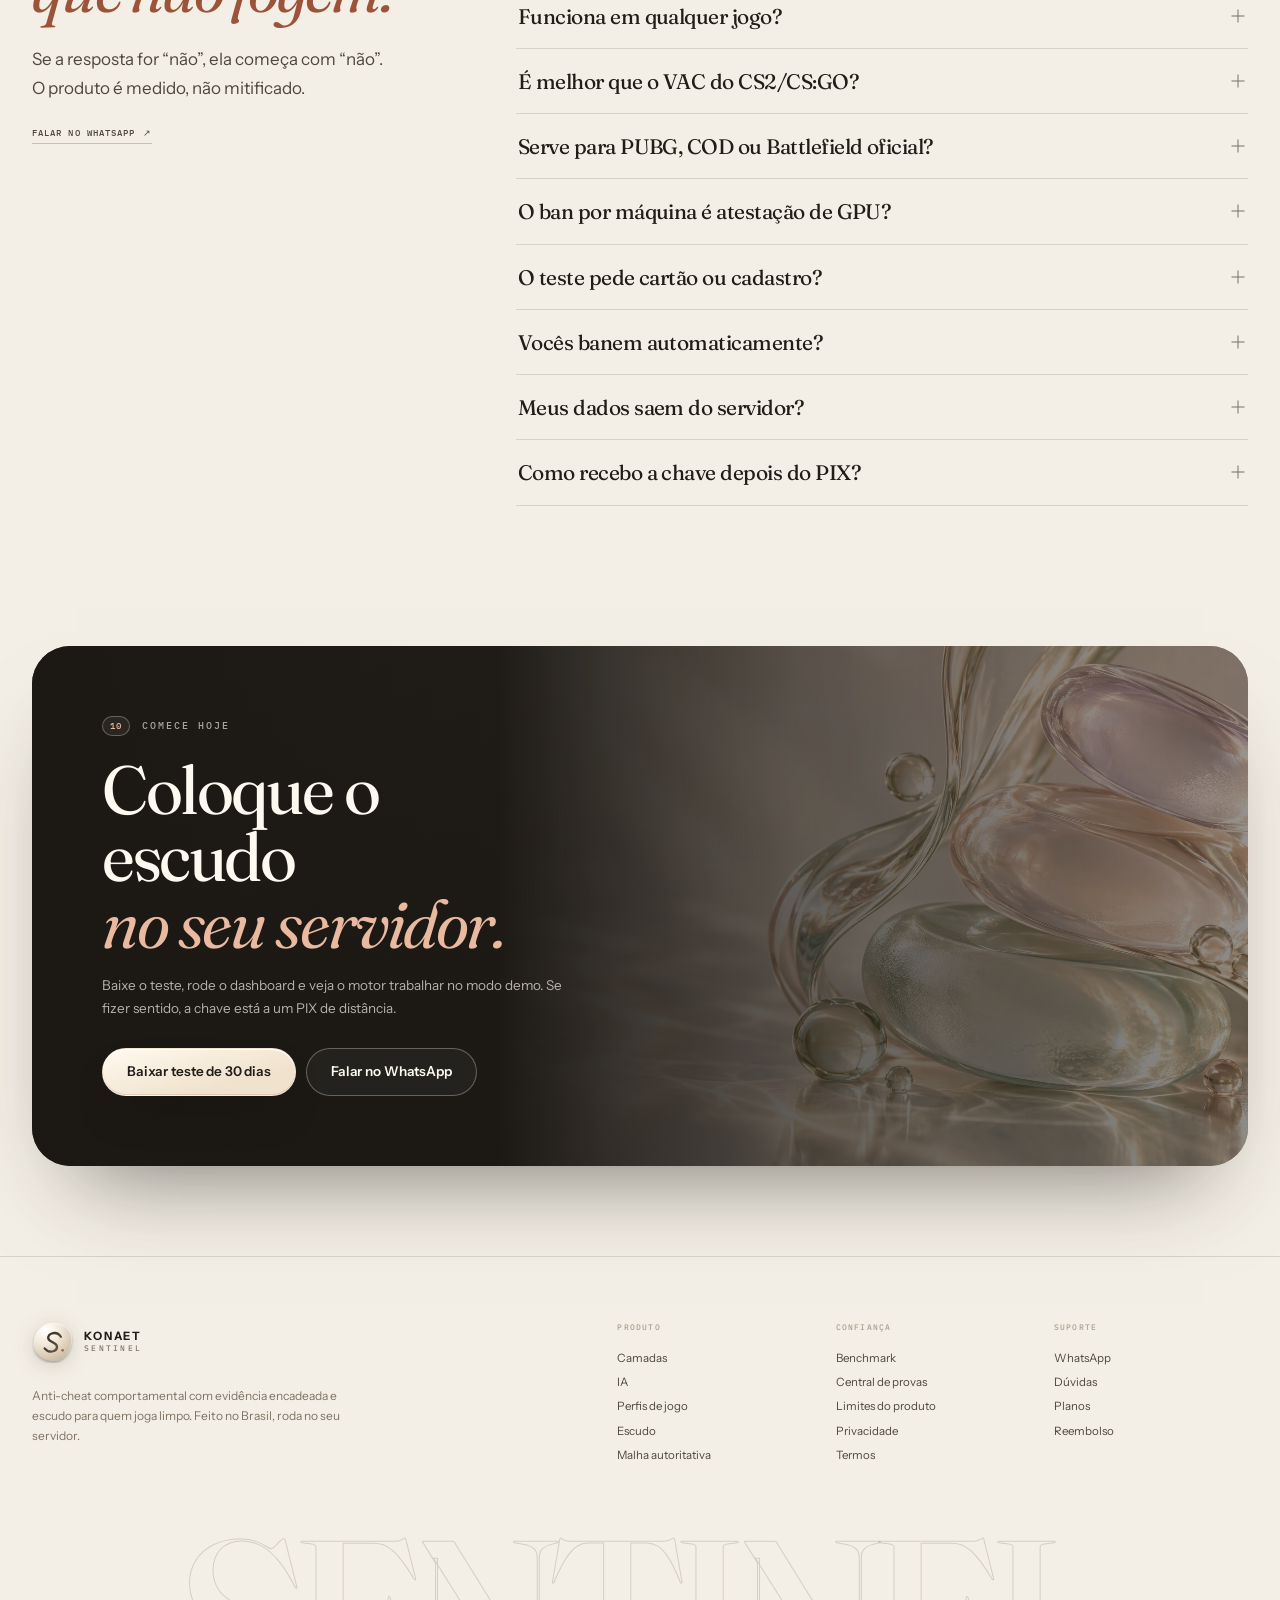
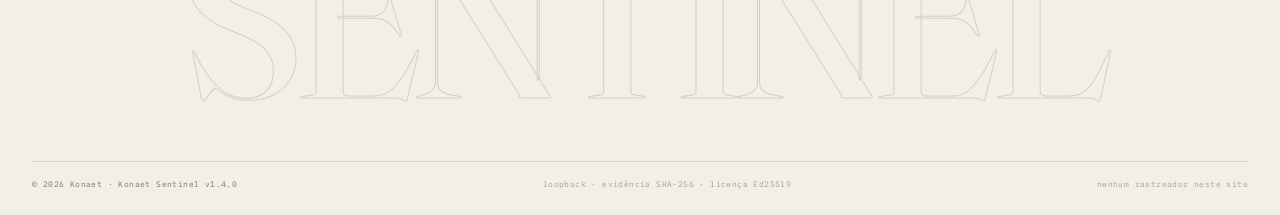
==== commit 4018da97: "site: Konaet Sentinel 1.4.0 com malha autoritativa de efeito Publica a prova reproduzível da malha (" ====
--- a/index.html
+++ b/index.html
@@ -51,6 +51,7 @@
       <a href="#ia" data-nav="ia">IA</a>
       <a href="#jogos" data-nav="jogos">Jogos</a>
       <a href="#banimentos" data-nav="banimentos">Banimentos</a>
+      <a href="#malha" data-nav="malha">Malha</a>
       <a href="#aprendizado" data-nav="aprendizado">Memória</a>
       <a href="#prova" data-nav="prova">Prova</a>
       <a href="#planos" data-nav="planos">Planos</a>
@@ -72,6 +73,7 @@
     <a href="#jogos">Perfis de jogo</a>
     <a href="#banimentos">Banimento por máquina</a>
     <a href="#escudo">Escudo</a>
+    <a href="#malha">Malha</a>
     <a href="#aprendizado">Memória de casos</a>
     <a href="#prova">Benchmark</a>
     <a href="#planos">Planos</a>
@@ -94,9 +96,9 @@
 
     <div class="wrap hero-grid">
       <div class="hero-copy">
-        <p class="eyebrow reveal"><span class="eyebrow-dot"></span>anti-cheat comportamental · v1.3</p>
+        <p class="eyebrow reveal"><span class="eyebrow-dot"></span>anti-cheat comportamental · v1.4</p>
         <h1 class="reveal" style="--d:.06s">O jogo limpo<br>volta a ser<br><span class="accent">a regra<svg class="underline" viewBox="0 0 220 22" preserveAspectRatio="none" aria-hidden="true"><path d="M3 14c42-7 108-9 214-4" fill="none" stroke="currentColor" stroke-width="3.2" stroke-linecap="round"/></svg></span>.</h1>
-        <p class="lede reveal" style="--d:.12s">Uma IA que enxerga comportamento, um escudo que tira o efeito do cheat da partida e uma evidência que se sustenta. <strong>Sem banir no automático.</strong></p>
+        <p class="lede reveal" style="--d:.12s">Uma IA que enxerga comportamento, uma malha que decide o efeito no servidor, um escudo que tira o cheat da partida e uma evidência que se sustenta. <strong>Sem banir no automático.</strong></p>
         <div class="hero-actions reveal" style="--d:.18s">
           <a class="btn btn-ink magnetic" href="assets/konaet-sentinel-trial.zip" download>
             Baixar teste de 30 dias
@@ -133,7 +135,7 @@
     <div class="wrap hero-measure">
       <div class="measure"><strong>17</strong><span>sinais comportamentais</span></div>
       <div class="measure"><strong>0,9996</strong><span>AUC por janela*</span></div>
-      <div class="measure"><strong>5/5</strong><span>gates no benchmark</span></div>
+      <div class="measure"><strong>10/10</strong><span>gates da malha</span></div>
       <div class="measure"><strong>0</strong><span>banimentos automáticos</span></div>
     </div>
   </section>
@@ -161,8 +163,8 @@
     <div class="wrap">
       <div class="section-head">
         <p class="kicker reveal"><span>02</span> o produto</p>
-        <h2 class="reveal">Quatro camadas.<br><em>Uma decisão humana.</em></h2>
-        <p class="section-lede reveal">Regra imediata, IA para o que se esconde, escudo para quem está limpo e memória para o caso que passou. O ban continua sendo do operador — por desenho, não por falta de recurso.</p>
+        <h2 class="reveal">Cinco camadas.<br><em>Uma decisão humana.</em></h2>
+        <p class="section-lede reveal">Regra imediata, IA para o que se esconde, malha para o efeito impossível, escudo para quem está limpo e memória para o caso que passou. O ban continua sendo do operador — por desenho, não por falta de recurso.</p>
       </div>
 
       <div class="layers">
@@ -216,6 +218,19 @@
             <div class="layer-tags"><span>confirmado por pessoa</span><span>gates de falso positivo</span><span>reversível</span></div>
           </div>
           <div class="layer-meta"><span>latência</span><strong>sub-1 s</strong><span>alcance</span><strong>padrão confirmado</strong></div>
+        </article>
+
+        <article class="layer reveal" style="--d:.24s" data-layer>
+          <span class="layer-index">05</span>
+          <span class="layer-icon" aria-hidden="true">
+            <svg viewBox="0 0 48 48" fill="none" stroke="currentColor" stroke-width="1.3"><circle cx="24" cy="24" r="15" opacity=".45"/><circle cx="24" cy="24" r="7"/><path d="M24 3v8M24 37v8M3 24h8M37 24h8"/><path d="m12 12 5 5M36 12l-5 5M12 36l5-5M36 36l-5-5" opacity=".5"/></svg>
+          </span>
+          <div class="layer-body">
+            <h3>Malha autoritativa</h3>
+            <p>O adaptador pergunta antes de aplicar o dano. Posição aceita, alcance, linha de visão, mira, cadência, teto e dispersão do servidor decidem se o efeito existe. Speedhack, wallbang e alcance impossível viram zero contra o protegido.</p>
+            <div class="layer-tags"><span>servidor decide</span><span>inimigo limpo intacto</span><span>sem invulnerabilidade</span></div>
+          </div>
+          <div class="layer-meta"><span>decisão</span><strong>p95 32,8 µs</strong><span>prova</span><strong>10/10 gates</strong></div>
         </article>
       </div>
 
@@ -462,12 +477,51 @@
     </div>
   </section>
 
+  <!-- ============================================================ malha -->
+  <section class="section-pad mesh-section" id="malha">
+    <div class="wrap mesh-grid">
+      <div class="mesh-copy">
+        <p class="kicker reveal"><span>07</span> malha autoritativa</p>
+        <h2 class="reveal">O cliente pede.<br><em>O servidor decide.</em></h2>
+        <p class="section-lede reveal">O escudo age depois do alerta. A malha age antes do dano: o adaptador pergunta se o disparo pode atingir o jogador protegido e com que dano. A resposta vem da posição que o servidor aceitou — não da posição que o cliente alegou.</p>
+        <ul class="shield-points reveal">
+          <li><span>01</span>Origem fora da posição aceita não causa dano.</li>
+          <li><span>02</span>Alcance, linha de visão, mira, cadência e teto são do servidor.</li>
+          <li><span>03</span>Suspeito perde precisão; inimigo limpo continua acertando.</li>
+        </ul>
+        <p class="micro reveal">Não é invulnerabilidade: 100% do dano limpo foi preservado nos dois lados. Sem o adaptador, a malha não vê o tiro.</p>
+      </div>
+
+      <div class="mesh-demo reveal" style="--d:.1s">
+        <div class="mesh-demo-head">
+          <span class="tag-label">decisão de efeito</span>
+          <span class="learning-pill"><i></i>10/10 gates</span>
+        </div>
+        <div class="mesh-packet">
+          <span>POST /api/authority/shot</span>
+          <code>{"player":"suspeito","target":"limpo","weapon":"rifle","los":false}</code>
+        </div>
+        <div class="mesh-verdict">
+          <div><strong>apply: false</strong><span>damage: 0</span></div>
+          <p>sem linha de visão do servidor · política v1</p>
+        </div>
+        <div class="mesh-figures">
+          <div><span>dano de trapaça</span><b>13,9%</b><em>2.996 → 416</em></div>
+          <div><span>falsos positivos</span><b>0</b><em>em 24 tiros limpos</em></div>
+          <div><span>inimigo limpo</span><b>100%</b><em>dano preservado</em></div>
+          <div><span>p95</span><b>32,8 µs</b><em>por decisão</em></div>
+        </div>
+        <a class="quiet-link" href="provas.html#malha">ver os 11 cenários, gates e limites <span aria-hidden="true">→</span></a>
+      </div>
+    </div>
+  </section>
+
   <!-- ============================================================ aprendizado -->
   <section class="section-pad learning-section" id="aprendizado">
     <div class="wrap">
       <div class="learning-head">
         <div>
-          <p class="kicker reveal"><span>07</span> memória operacional</p>
+          <p class="kicker reveal"><span>08</span> memória operacional</p>
           <h2 class="reveal">Passou uma vez.<br><em>Agora vira memória.</em></h2>
         </div>
         <p class="section-lede reveal">Quando você confirma uma trapaça, o Sentinel congela as últimas janelas, valida o padrão contra as âncoras legítimas e coloca a memória no motor em menos de um segundo. Sem reiniciar, sem retreinar o modelo-base e sem ban automático.</p>
@@ -504,7 +558,7 @@
             <span class="learning-pill"><i></i>v1.3</span>
           </div>
           <div class="learning-hero">
-            <strong>211<span>ms</span></strong>
+            <strong>213<span>ms</span></strong>
             <p>mediana de montagem + gravação, em 3 execuções nesta máquina de build.</p>
           </div>
           <div class="learning-figures">
@@ -525,7 +579,7 @@
   <!-- ============================================================ prova -->
   <section class="section-pad proof-section" id="prova">
     <div class="wrap">
-      <p class="kicker reveal"><span>08</span> a prova</p>
+      <p class="kicker reveal"><span>09</span> a prova</p>
       <div class="proof-head">
         <h2 class="reveal">Prova,<br><em>não promessa.</em></h2>
         <div class="proof-score reveal">
@@ -549,10 +603,11 @@
         <div class="proof-side">
           <p class="proof-disclaimer">*Sintético, gerado pelo simulador no mesmo protocolo do jogo. Prova o pipeline e os gates <em>neste</em> dataset; não prova generalização para o seu servidor. A validação em produção usa telemetria rotulada sua.</p>
           <p class="proof-robust">Robustez em 4 seeds × 9 cenários (perda, duplicata, ruído, atraso, teleporte legítimo): pior falso positivo 0,000, pior recall 1,000, AUC mínima 0,9988.</p>
-          <a class="quiet-link" href="provas.html">central de provas: comparativo e auditoria <span aria-hidden="true">→</span></a>
+          <a class="quiet-link" href="provas.html">central de provas: malha, comparativo e auditoria <span aria-hidden="true">→</span></a>
           <a class="quiet-link" href="assets/benchmark.json" target="_blank" rel="noopener">abrir benchmark.json <span aria-hidden="true">↗</span></a>
           <a class="quiet-link" href="assets/robustness.json" target="_blank" rel="noopener">abrir robustness.json <span aria-hidden="true">↗</span></a>
           <a class="quiet-link" href="assets/adaptation.json" target="_blank" rel="noopener">abrir adaptation.json <span aria-hidden="true">↗</span></a>
+          <a class="quiet-link" href="assets/authority.json" target="_blank" rel="noopener">abrir authority.json <span aria-hidden="true">↗</span></a>
           <button class="copy-btn" data-copy="train" type="button">copiar comando de reprodução <span>⧉</span></button>
         </div>
       </div>
@@ -563,15 +618,19 @@
           <figcaption>gravação do binário 1.2.0 em modo demo · sessões reais do simulador · nenhuma tela encenada no navegador</figcaption>
         </figure>
         <div class="proof-terminal">
-          <div class="term-head"><span>konaet-sentinel.exe prove</span><b>PASS 6/6</b></div>
-          <pre><code>[PASS] legítimos sem alerta   6/6
-[PASS] cheats detectados      8/8
-[PASS] nenhum ban automático  0 bans
-[PASS] unidade DayZ = m/s     30.00 m/s
-[PASS] perfil CS2/CS:GO       regras
-[PASS] modelo carregado       fc4c3f7a...
-
-RESULTADO: PASS · 6/6 gates</code></pre>
+          <div class="term-head"><span>konaet-sentinel.exe prove</span><b>PASS 10/10</b></div>
+          <pre><code>[PASS] modelo carregado          fc4c3f7a...
+[PASS] legítimos sem alerta      6/6
+[PASS] cheats detectados         8/8
+[PASS] nenhum ban automático     0 bans
+[PASS] unidade DayZ = m/s        30.00 m/s
+[PASS] perfil CS2/CS:GO          regras
+[PASS] malha: impossível negado  linha de visão, mira, dano
+[PASS] malha: teto contido       dano 0
+[PASS] malha: limpo preservado   dano 26
+[PASS] malha: sem falso positivo 0 negações
+
+RESULTADO: PASS · 10/10 gates</code></pre>
           <p>O mesmo comando que você roda no seu PC. Dataset sintético, motor real: prova o pipeline e as regras; não prova detecção no seu servidor.</p>
           <a class="quiet-link" href="assets/konaet-sentinel-trial.zip" download>baixar e rodar a prova <span aria-hidden="true">↓</span></a>
           <p class="term-note">O .exe não tem assinatura digital. Se o Windows avisar, confira o SHA-256 <a href="https://github.com/7dsol3/konaet-sentinel#verificar-o-download" target="_blank" rel="noopener">publicado no repositório</a> e o <code>HASHES.txt</code> do pacote antes de executar.</p>
@@ -584,7 +643,7 @@
   <section class="section-pad pricing-section" id="planos">
     <div class="wrap">
       <div class="section-head center">
-        <p class="kicker reveal"><span>09</span> planos</p>
+        <p class="kicker reveal"><span>10</span> planos</p>
         <h2 class="reveal">Comece pelo teste.<br><em>Pague se fizer sentido.</em></h2>
         <p class="section-lede reveal">Preço em BRL, pagamento por PIX. A licença é emitida após a confirmação e enviada ao e-mail informado.</p>
       </div>
@@ -717,14 +776,14 @@
         <p>Anti-cheat comportamental com evidência encadeada e escudo para quem joga limpo. Feito no Brasil, roda no seu servidor.</p>
       </div>
       <div class="footer-cols">
-        <div><h4>Produto</h4><a href="#produto">Camadas</a><a href="#ia">IA</a><a href="#jogos">Perfis de jogo</a><a href="#escudo">Escudo</a></div>
+        <div><h4>Produto</h4><a href="#produto">Camadas</a><a href="#ia">IA</a><a href="#jogos">Perfis de jogo</a><a href="#escudo">Escudo</a><a href="#malha">Malha autoritativa</a></div>
         <div><h4>Confiança</h4><a href="#prova">Benchmark</a><a href="provas.html">Central de provas</a><a href="legal.html#limitacao">Limites do produto</a><a href="legal.html#privacidade">Privacidade</a><a href="legal.html#termos">Termos</a></div>
         <div><h4>Suporte</h4><a href="https://wa.me/message/43CXZJ7NW2FPDO" target="_blank" rel="noopener">WhatsApp</a><a href="#faq">Dúvidas</a><a href="#planos">Planos</a><a href="legal.html#reembolso">Reembolso</a></div>
       </div>
     </div>
     <div class="footer-word" aria-hidden="true">SENTINEL</div>
     <div class="footer-bottom">
-      <span>© <span id="year">2026</span> Konaet · Konaet Sentinel v1.3.0</span>
+      <span>© <span id="year">2026</span> Konaet · Konaet Sentinel v1.4.0</span>
       <span class="footer-mono">loopback · evidência SHA-256 · licença Ed25519</span>
       <span class="footer-mono">nenhum rastreador neste site</span>
     </div>
--- a/styles.css
+++ b/styles.css
@@ -1759,6 +1759,103 @@
 .demo-command code { display: block; margin-top: 6px; font-size: 9.5px; line-height: 1.5; color: var(--peach); word-break: break-word; }
 .demo-note { margin-top: 10px; font-size: 9px; line-height: 1.5; color: var(--muted); }
 
+/* ---------------------------------------------------------- malha */
+.mesh-section { position: relative; }
+.mesh-grid {
+  display: grid;
+  grid-template-columns: minmax(0, 0.92fr) minmax(0, 1.08fr);
+  gap: clamp(40px, 6vw, 86px);
+  align-items: center;
+}
+.mesh-copy h2 { margin-top: 22px; font-size: clamp(42px, 5.2vw, 72px); }
+.mesh-copy .section-lede { max-width: 500px; }
+.mesh-copy .micro { margin-top: 18px; }
+.mesh-demo {
+  position: relative;
+  padding: 24px 26px 22px;
+  border-radius: 30px;
+  border: 1px solid rgba(255, 255, 255, 0.7);
+  background:
+    radial-gradient(80% 70% at 80% 0%, rgba(119, 98, 127, 0.16), transparent 70%),
+    linear-gradient(150deg, rgba(255, 253, 247, 0.7), rgba(241, 231, 217, 0.5));
+  box-shadow: var(--shadow-soft), inset 0 1px 0 #fff;
+  backdrop-filter: blur(18px) saturate(1.2);
+  -webkit-backdrop-filter: blur(18px) saturate(1.2);
+}
+.mesh-demo-head {
+  display: flex;
+  align-items: center;
+  justify-content: space-between;
+  gap: 12px;
+  padding-bottom: 16px;
+  border-bottom: 1px solid var(--line);
+}
+.mesh-packet {
+  margin-top: 16px;
+  padding: 13px 14px;
+  border-radius: 14px;
+  background: rgba(44, 38, 29, 0.05);
+  border: 1px solid rgba(44, 38, 29, 0.08);
+}
+.mesh-packet span {
+  display: block;
+  font-family: var(--mono);
+  font-size: 8px;
+  letter-spacing: 0.08em;
+  text-transform: uppercase;
+  color: var(--muted);
+}
+.mesh-packet code {
+  display: block;
+  margin-top: 6px;
+  font-family: var(--mono);
+  font-size: 9.5px;
+  line-height: 1.5;
+  color: var(--ink-soft);
+  overflow-wrap: anywhere;
+}
+.mesh-verdict {
+  margin-top: 10px;
+  padding: 15px 16px;
+  border-radius: 16px;
+  background: linear-gradient(145deg, #34302a, #28251f);
+  color: #f2ede3;
+}
+.mesh-verdict div { display: flex; align-items: baseline; justify-content: space-between; gap: 12px; }
+.mesh-verdict strong { font-family: var(--mono); font-size: 13px; font-weight: 600; color: #e8b79a; }
+.mesh-verdict span { font-family: var(--mono); font-size: 11px; color: #b9d3b9; }
+.mesh-verdict p { margin-top: 5px; font-size: 10px; color: rgba(242, 237, 227, 0.62); }
+.mesh-figures {
+  display: grid;
+  grid-template-columns: repeat(4, minmax(0, 1fr));
+  gap: 8px;
+  margin-top: 12px;
+}
+.mesh-figures div {
+  padding: 11px 10px;
+  border-radius: 13px;
+  background: rgba(255, 255, 255, 0.42);
+  border: 1px solid rgba(255, 255, 255, 0.6);
+}
+.mesh-figures span {
+  display: block;
+  font-family: var(--mono);
+  font-size: 7px;
+  letter-spacing: 0.07em;
+  text-transform: uppercase;
+  color: var(--muted-2);
+}
+.mesh-figures b {
+  display: block;
+  margin-top: 4px;
+  font-family: var(--serif);
+  font-size: 19px;
+  font-weight: 450;
+  color: var(--ink-soft);
+}
+.mesh-figures em { display: block; margin-top: 2px; font-size: 8.5px; font-style: normal; color: var(--muted-2); }
+.mesh-demo .quiet-link { margin-top: 16px; }
+
 /* ---------------------------------------------------------- aprendizado */
 .learning-section {
   position: relative;
@@ -2401,6 +2498,9 @@
   .ban-limits { max-width: 480px; }
   .shield-grid { grid-template-columns: 1fr; gap: 38px; }
   .shield-demo { max-width: 620px; }
+  .mesh-grid { grid-template-columns: 1fr; gap: 38px; }
+  .mesh-demo { max-width: 620px; width: 100%; }
+  .mesh-figures { grid-template-columns: repeat(2, minmax(0, 1fr)); }
   .learning-head { grid-template-columns: 1fr; align-items: start; gap: 16px; }
   .learning-head .section-lede { max-width: 620px; }
   .learning-grid { grid-template-columns: 1fr; }
